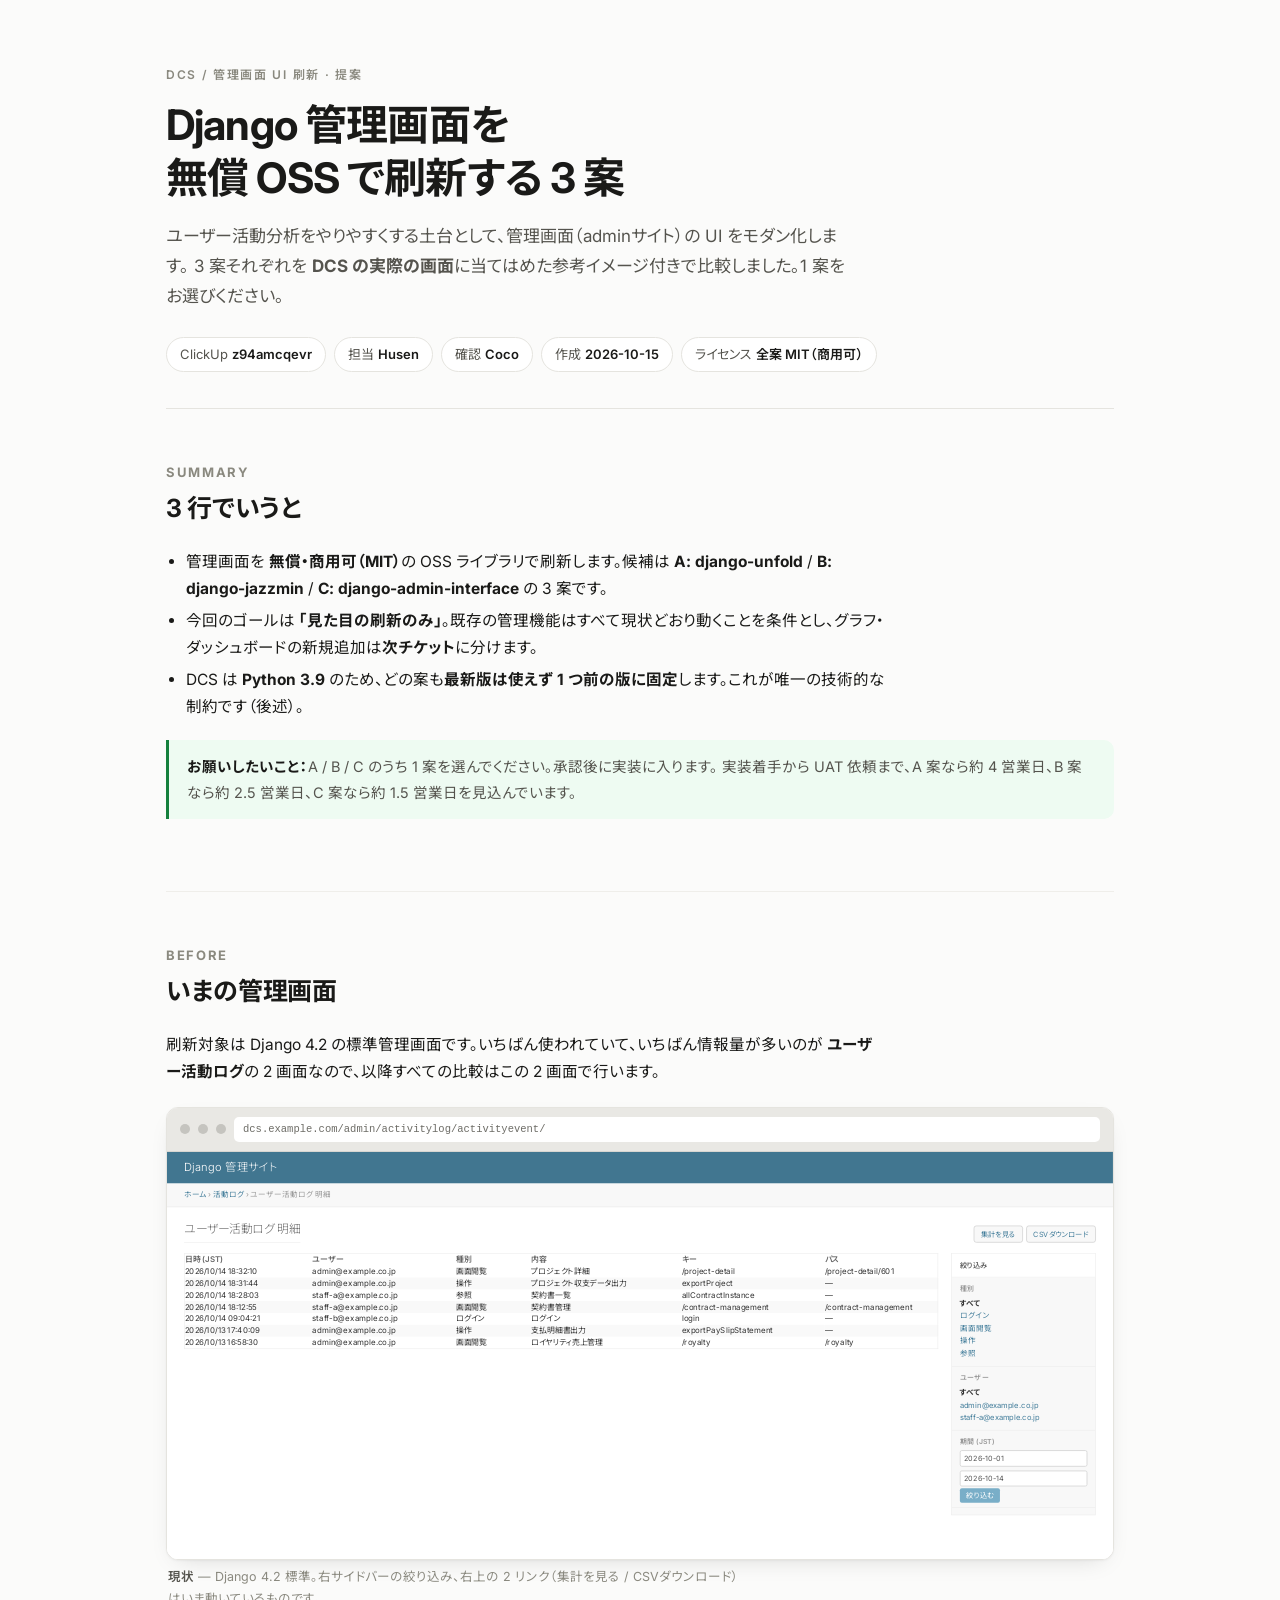
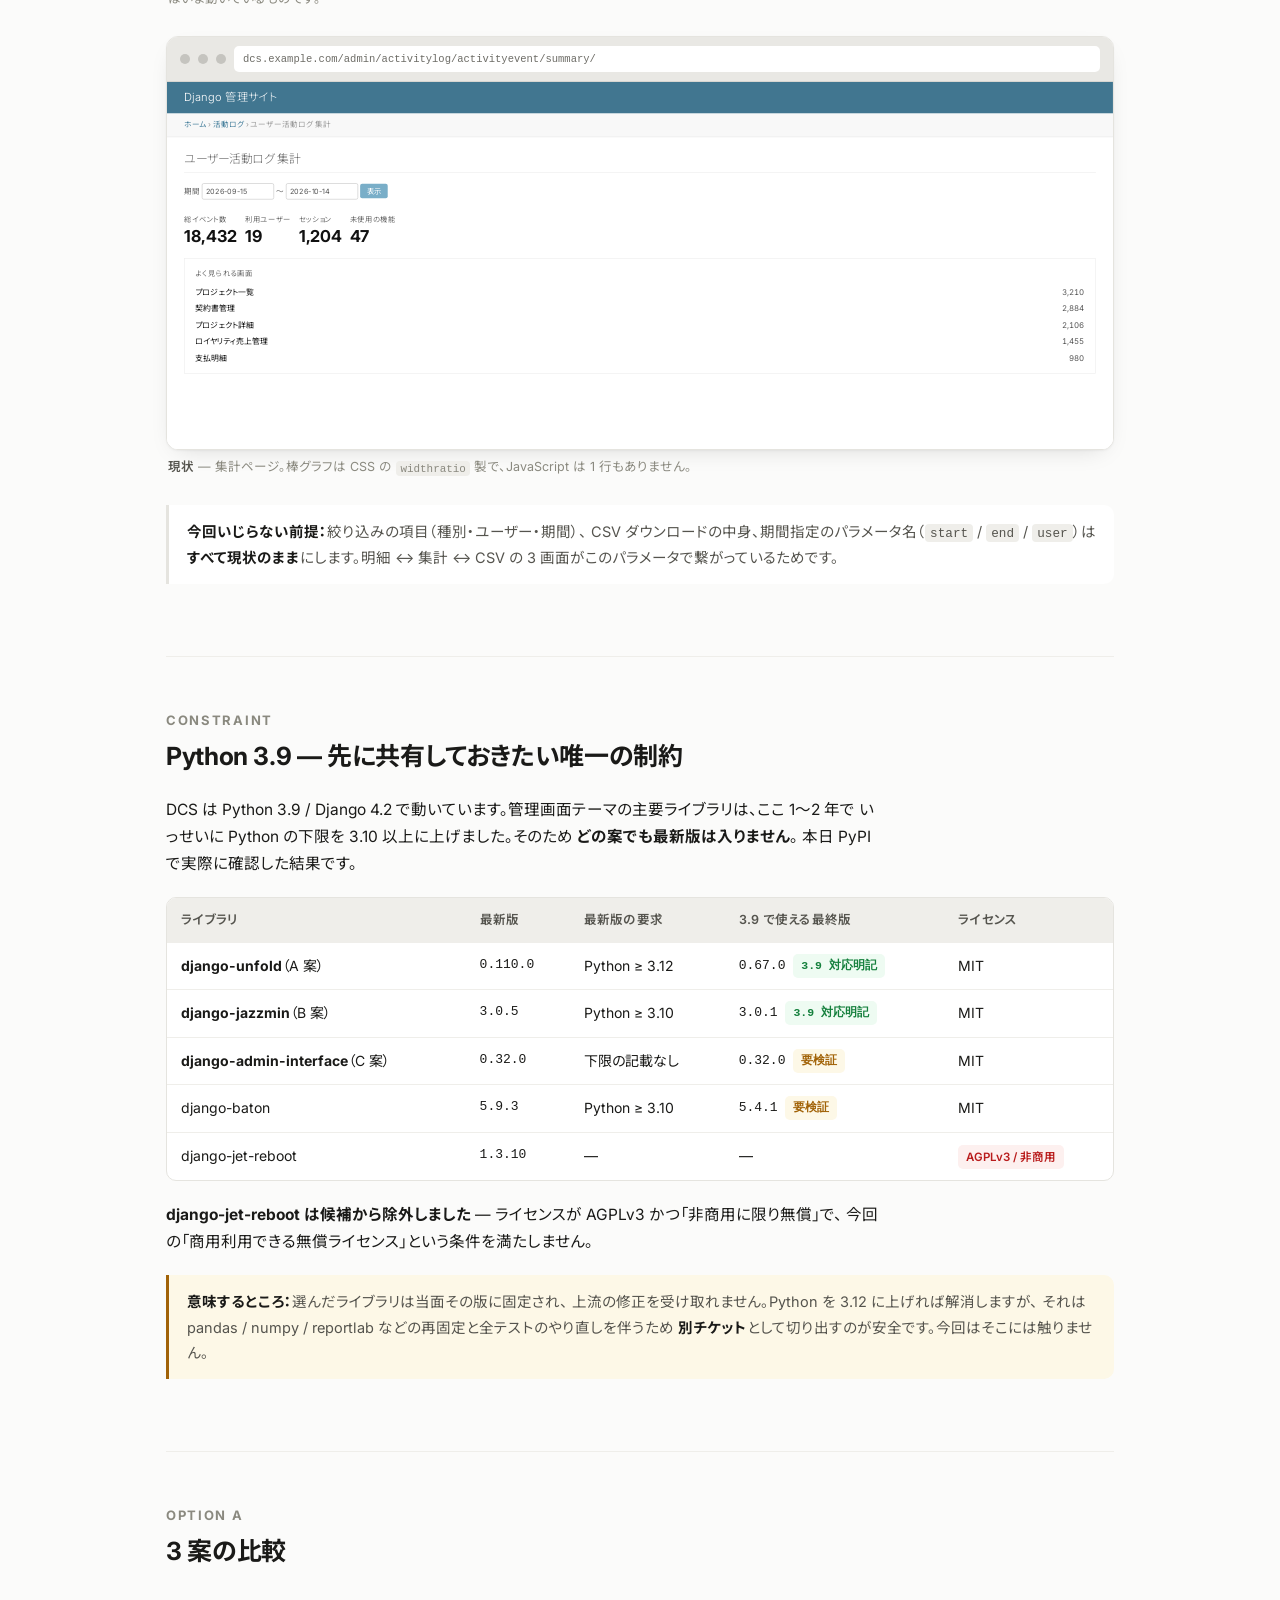
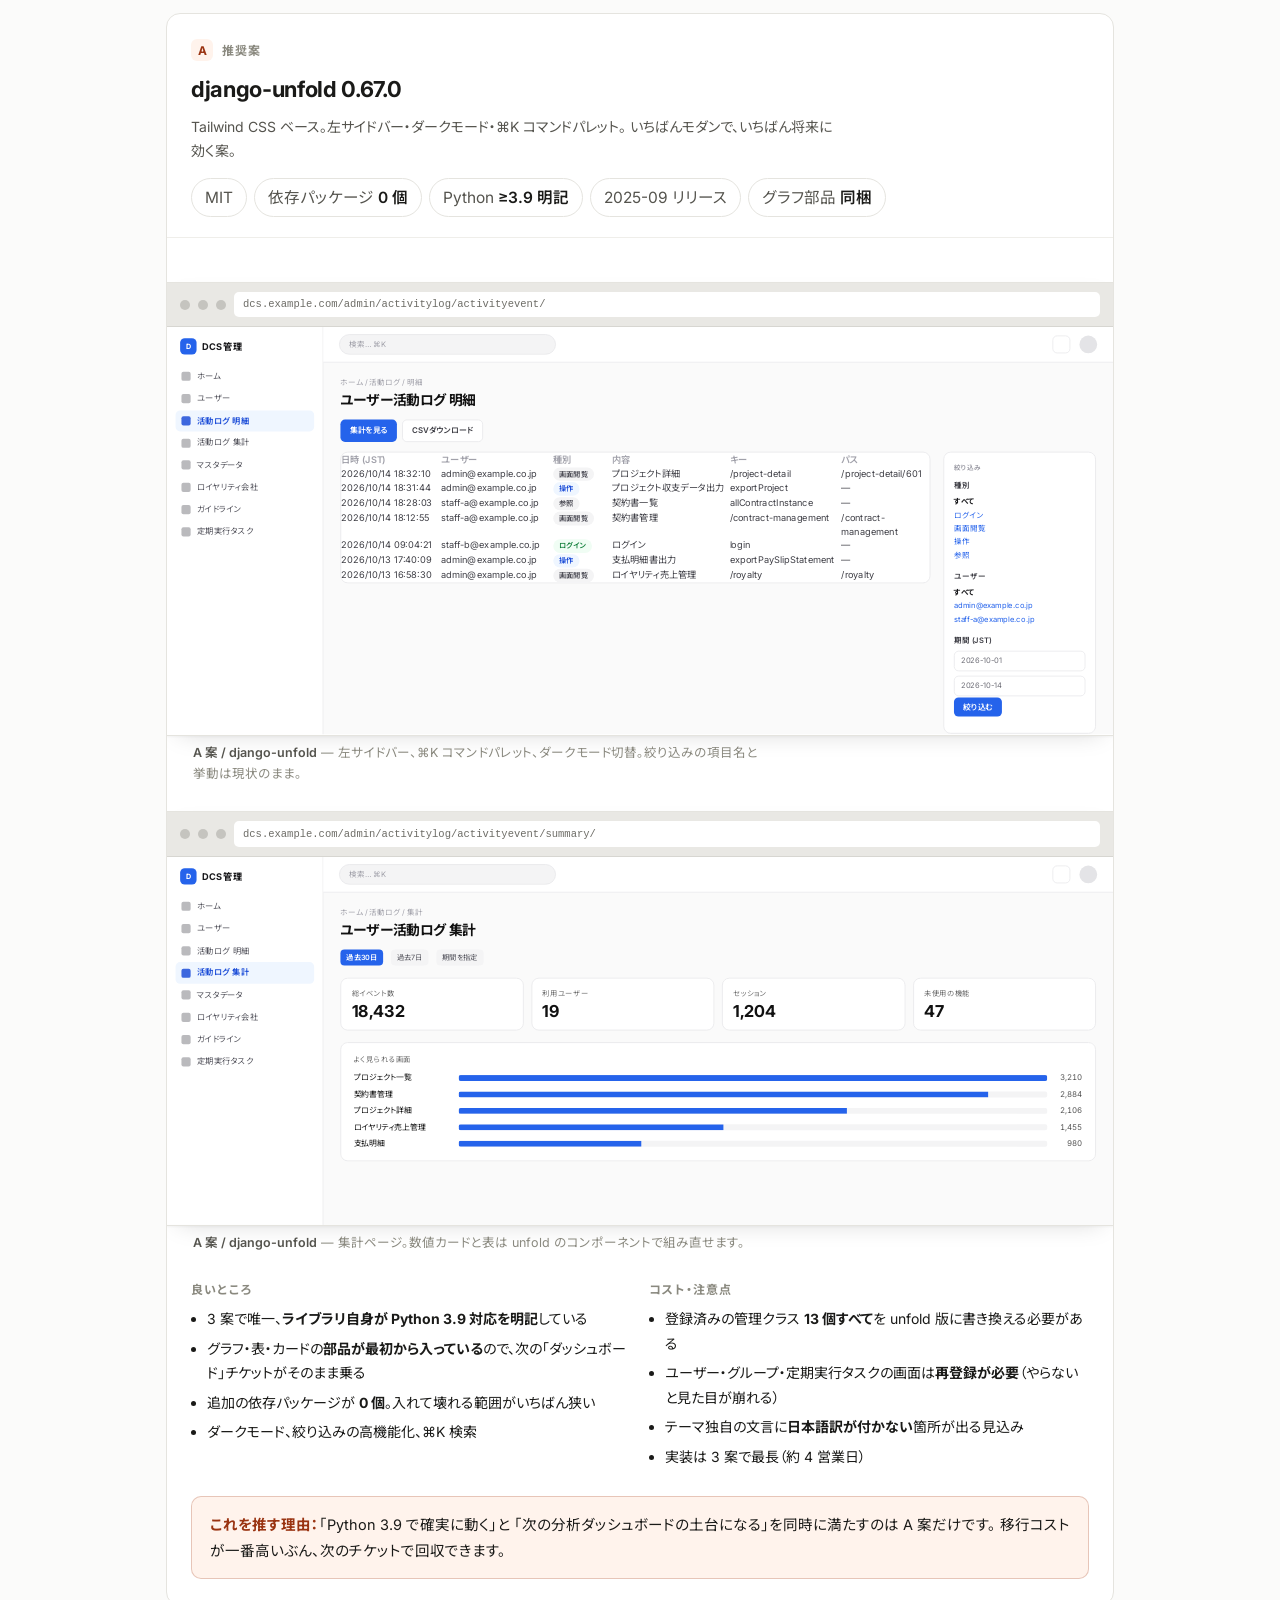
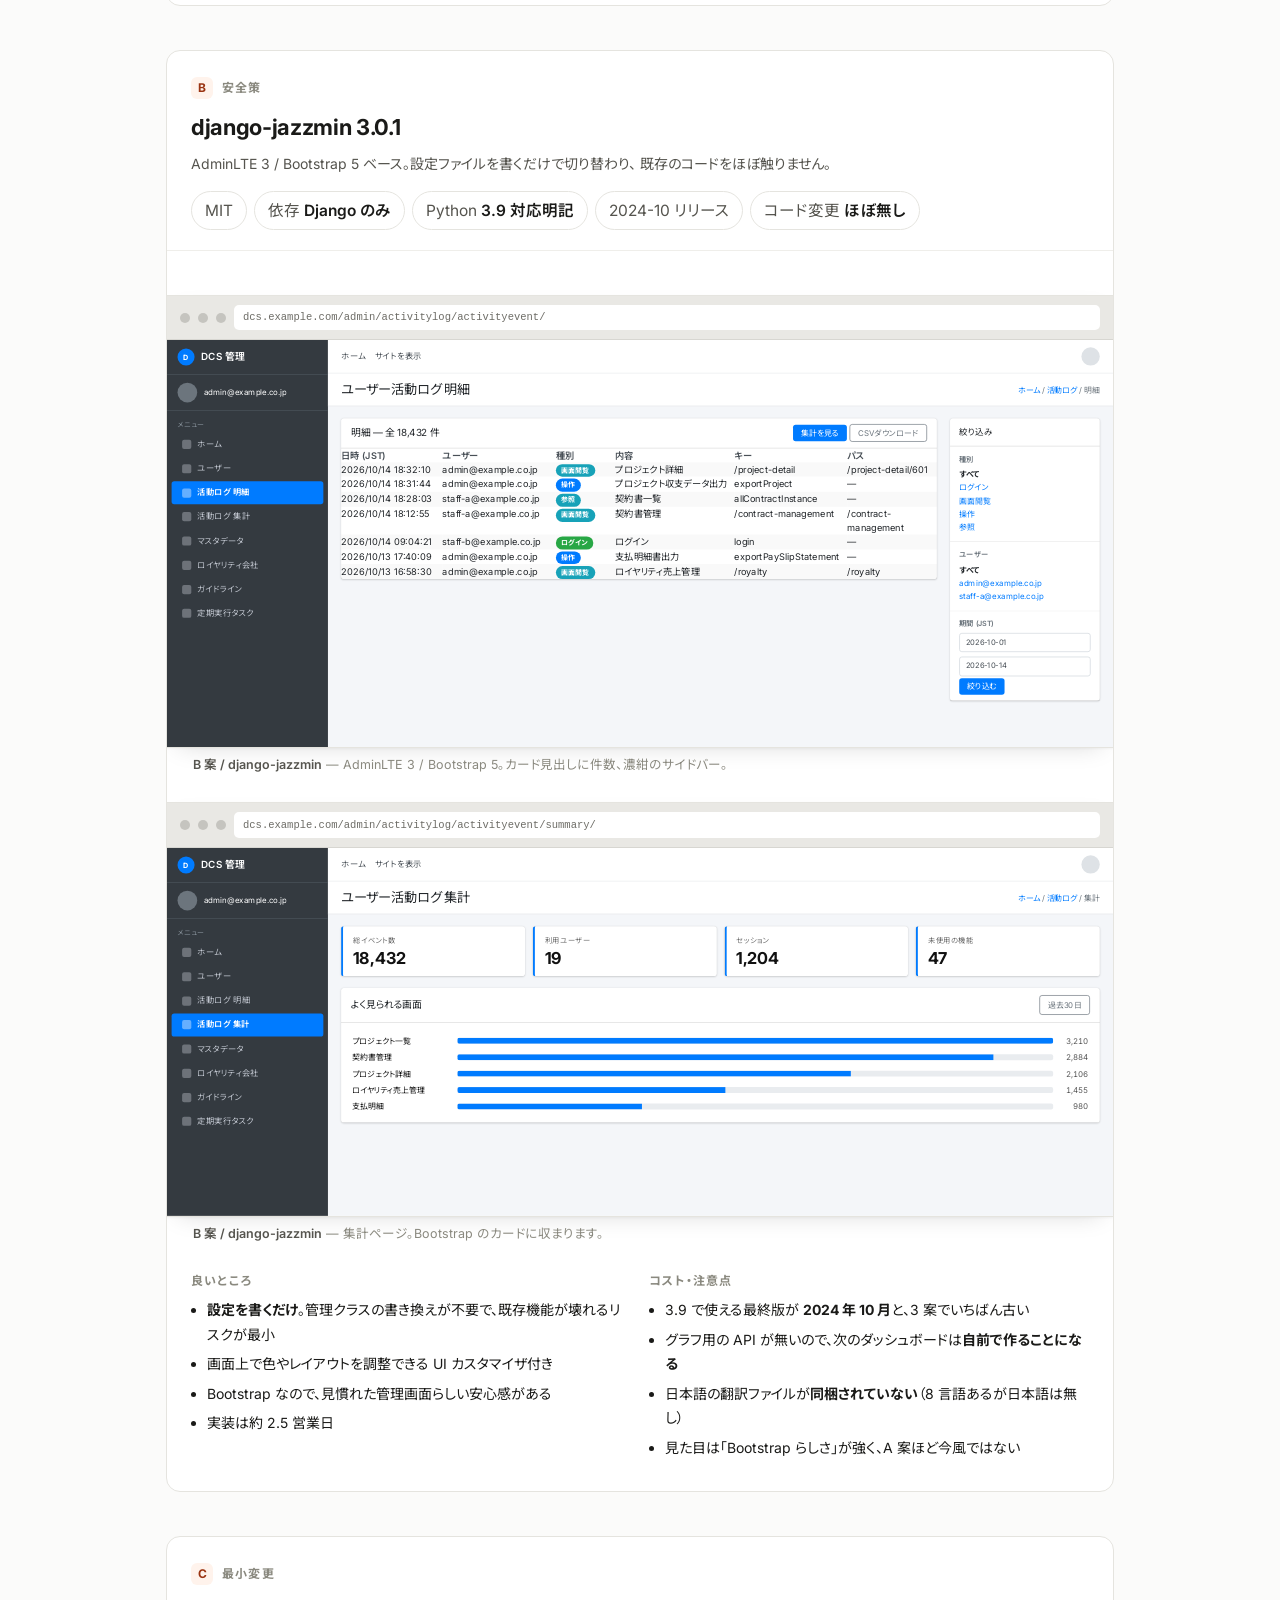
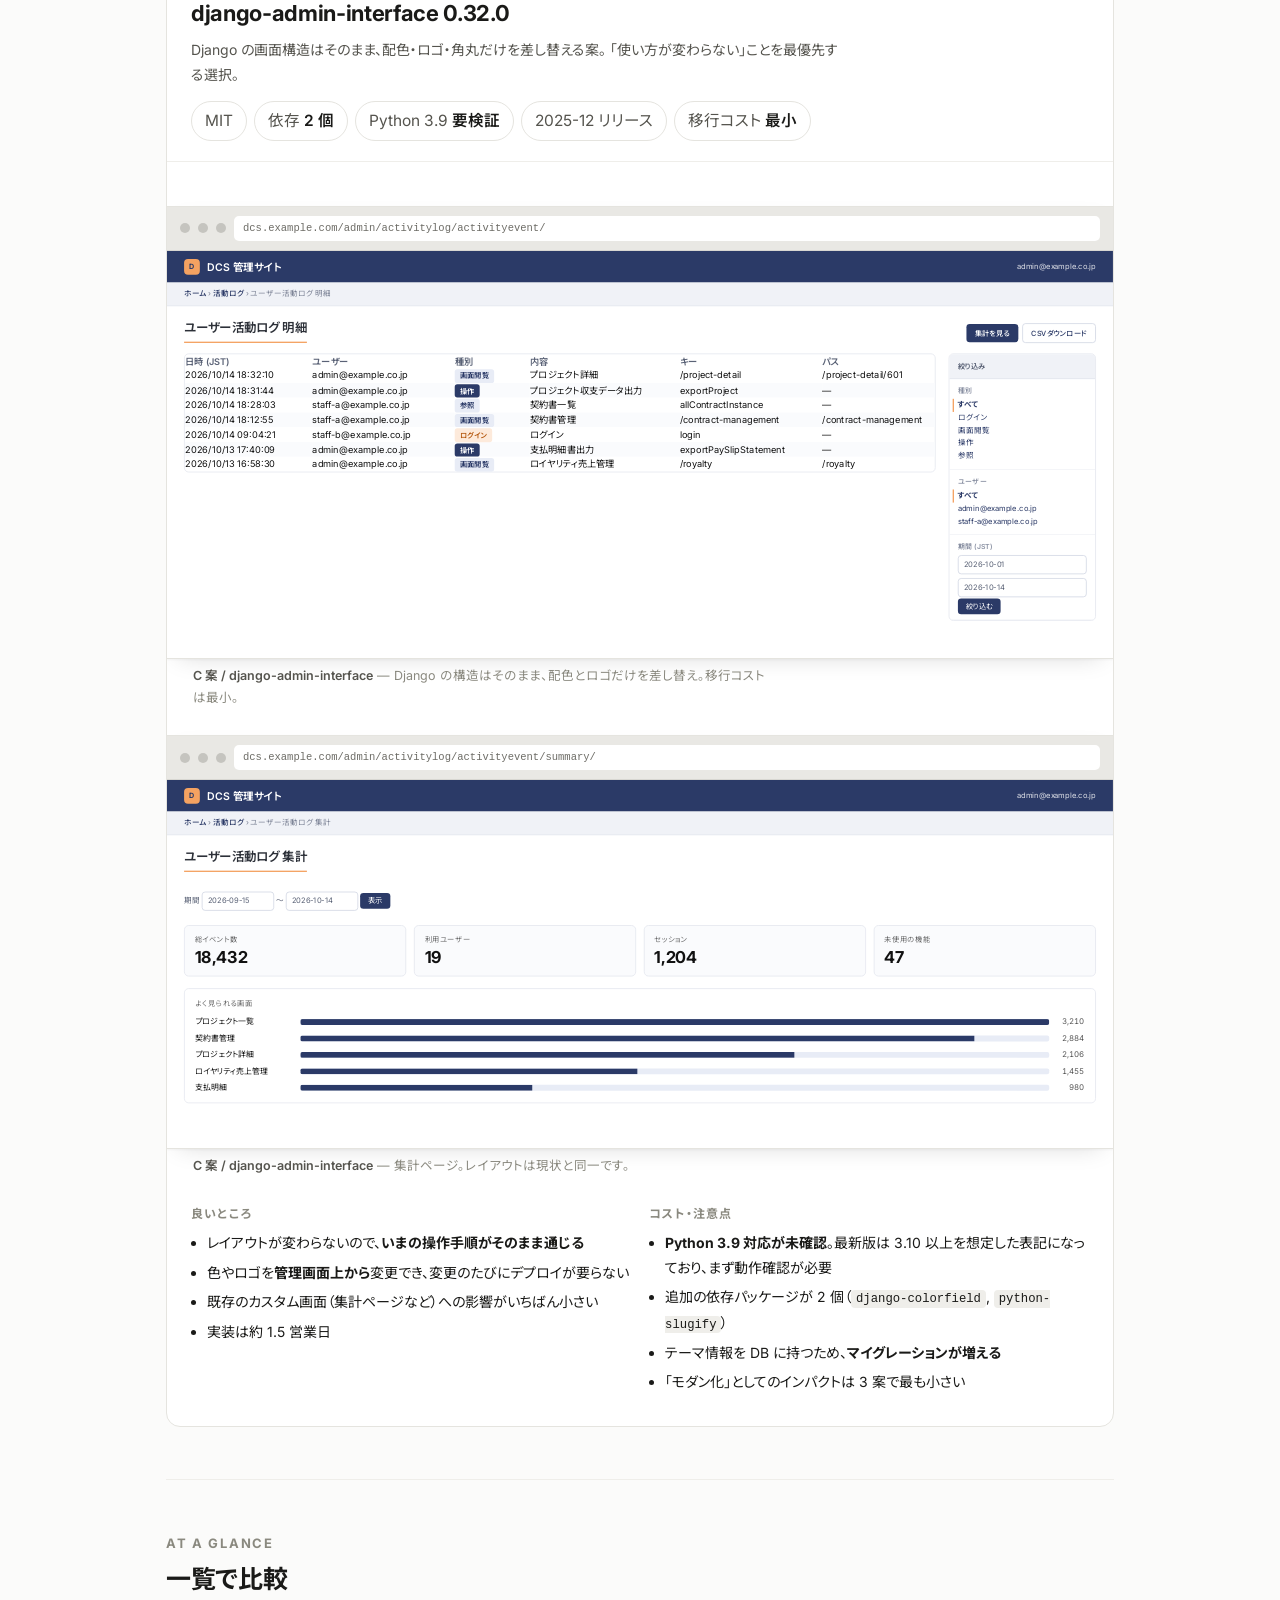
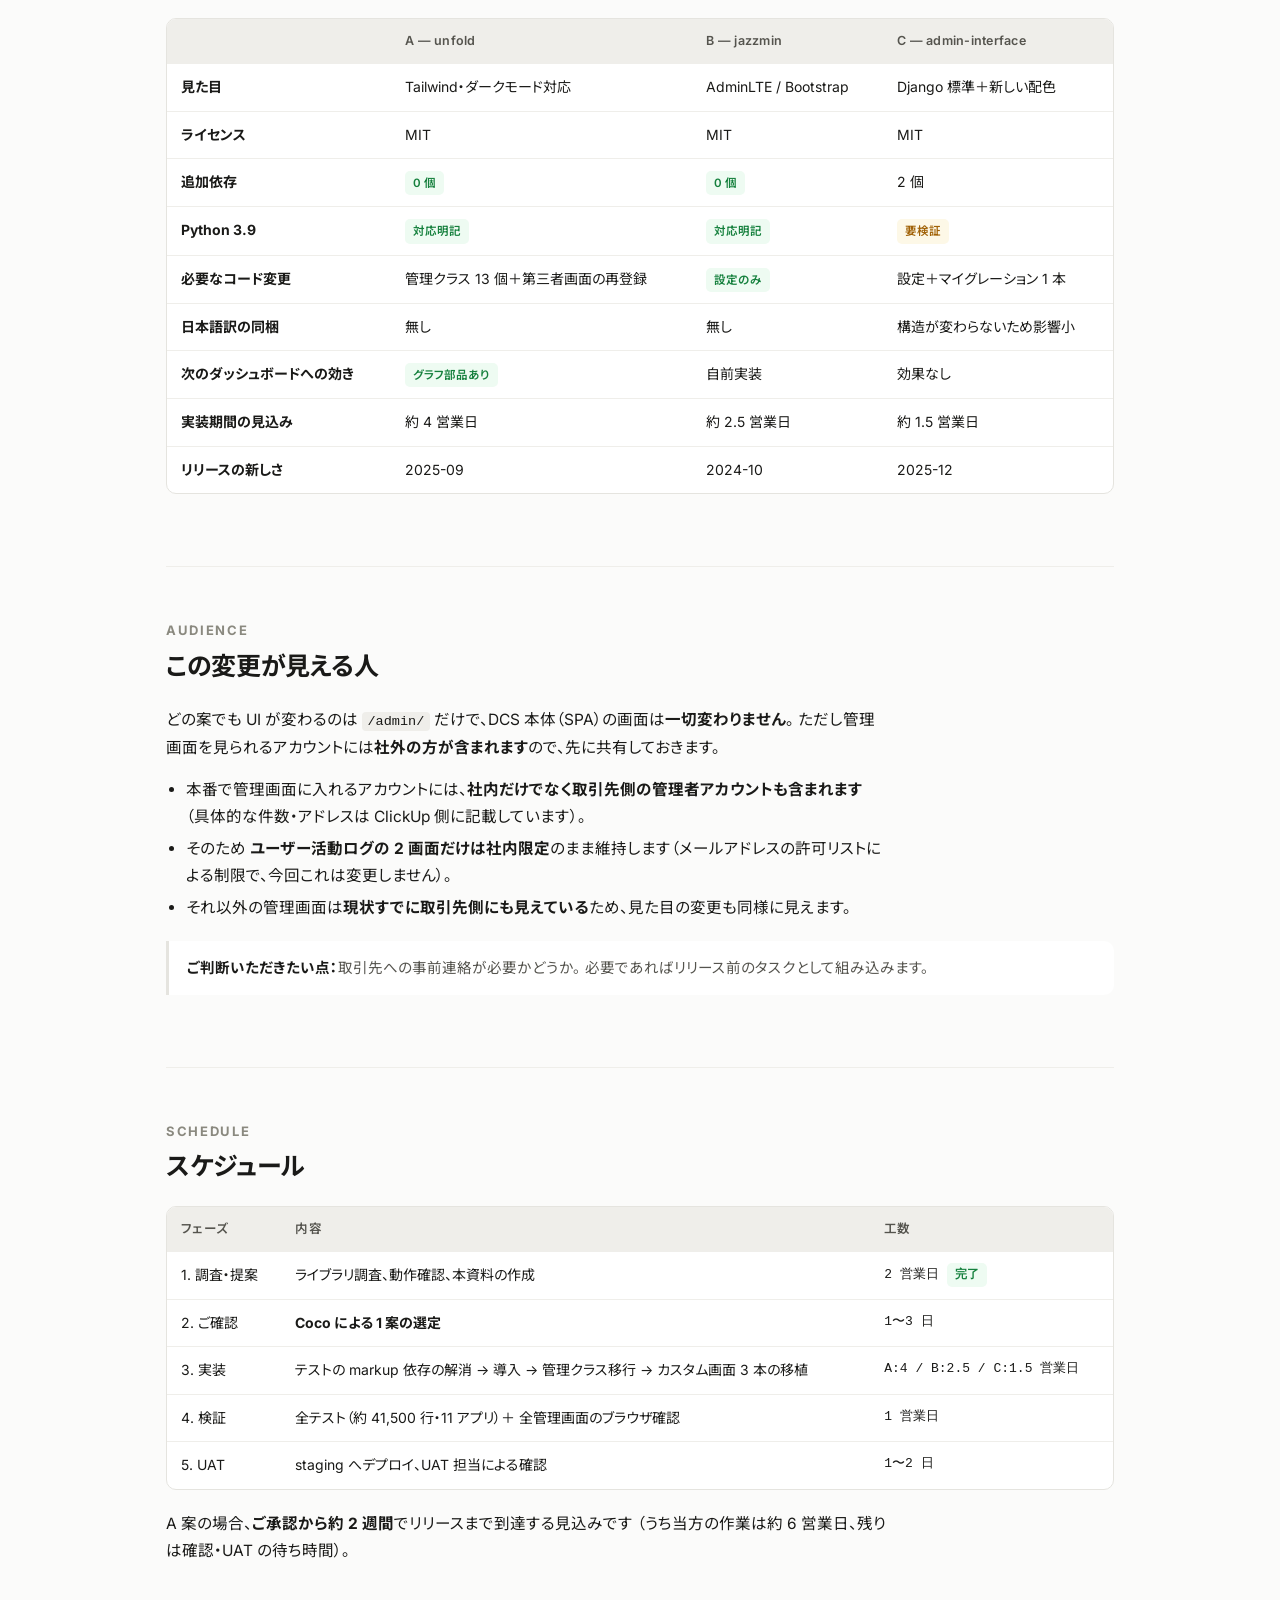
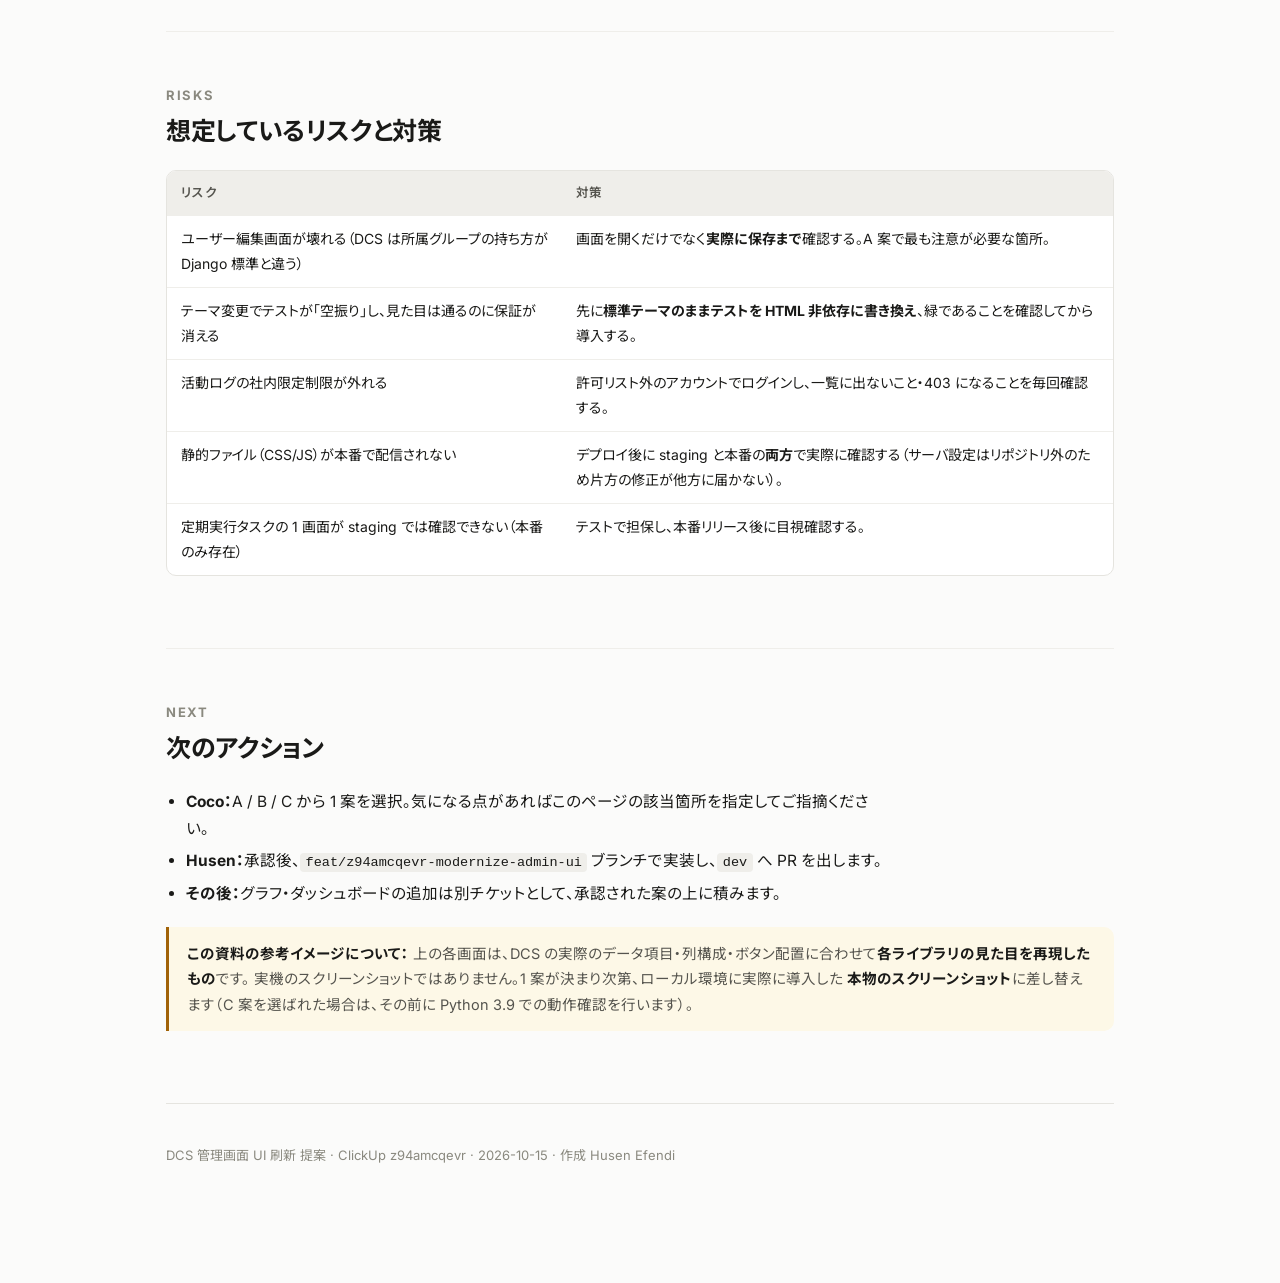
==== index.html @ eaf273db "DCS 管理画面 UI 刷新の 3 案比較ページ Django 管理画面を無償 OSS (MIT) の UI ライブラリで刷新する 3 案を、 DCS の実際の画面に当てはめた参考イメージ付きで比較す" ====
<!doctype html>
<html lang="ja">
<head>
<meta charset="utf-8">
<meta name="viewport" content="width=device-width, initial-scale=1">
<title>DCS 管理画面 UI 刷新 3案</title>
<meta name="description" content="DCS の Django 管理画面を無償OSSのUIライブラリで刷新する3案の比較。">
<link rel="preconnect" href="https://fonts.googleapis.com">
<link rel="preconnect" href="https://fonts.gstatic.com" crossorigin>
<link href="https://fonts.googleapis.com/css2?family=Noto+Sans+JP:wght@400;500;700&family=Inter:wght@400;500;600;700&display=swap" rel="stylesheet">
<style>
:root{
  --bg:#fbfbfa; --panel:#ffffff; --ink:#1a1a18; --ink-2:#55544e; --ink-3:#8a897f;
  --line:#e5e4df; --line-2:#efeeea;
  --accent:#9a3412; --accent-soft:#fff3ec;
  --ok:#15803d; --ok-soft:#eefbf2; --warn:#a16207; --warn-soft:#fdf8e7; --bad:#b91c1c; --bad-soft:#fdf0ef;
  --radius:10px;
  --mono:ui-monospace,SFMono-Regular,Menlo,monospace;
  --sans:'Inter','Noto Sans JP',-apple-system,BlinkMacSystemFont,'Hiragino Kaku Gothic ProN',sans-serif;
}
@media (prefers-color-scheme: dark){
:root:not([data-theme="light"]){
--bg:#17160f; --panel:#1f1e17; --ink:#f2f0e6; --ink-2:#b4b2a4; --ink-3:#84827a;
  --line:#343228; --line-2:#2a2821;
  --accent:#fb923c; --accent-soft:#2b1d11;
  --ok:#4ade80; --ok-soft:#14241a; --warn:#fbbf24; --warn-soft:#2a2211; --bad:#f87171; --bad-soft:#2a1615;
}}
:root[data-theme="dark"]{
  --bg:#17160f; --panel:#1f1e17; --ink:#f2f0e6; --ink-2:#b4b2a4; --ink-3:#84827a;
  --line:#343228; --line-2:#2a2821;
  --accent:#fb923c; --accent-soft:#2b1d11;
  --ok:#4ade80; --ok-soft:#14241a; --warn:#fbbf24; --warn-soft:#2a2211; --bad:#f87171; --bad-soft:#2a1615;
}
*{box-sizing:border-box}
html{-webkit-text-size-adjust:100%}
body{margin:0;background:var(--bg);color:var(--ink);font-family:var(--sans);
  font-size:15.5px;line-height:1.75;font-feature-settings:"palt" 1;}
.wrap{max-width:980px;margin:0 auto;padding:0 16px 120px}
a{color:var(--accent);text-decoration-thickness:1px;text-underline-offset:2px}

/* ---- masthead ---- */
header.top{padding:64px 0 36px;border-bottom:1px solid var(--line)}
.eyebrow{font-size:12px;letter-spacing:.14em;text-transform:uppercase;color:var(--ink-3);
  font-weight:600;margin:0 0 14px}
h1{font-size:clamp(28px,5vw,42px);line-height:1.25;margin:0 0 18px;letter-spacing:-.02em;font-weight:700}
.lede{font-size:17px;color:var(--ink-2);margin:0;max-width:62ch}
.meta{display:flex;flex-wrap:wrap;gap:8px;margin-top:26px;font-size:13px}
.chip{border:1px solid var(--line);background:var(--panel);border-radius:999px;
  padding:5px 13px;color:var(--ink-2);white-space:nowrap}
.chip b{color:var(--ink);font-weight:600}

/* ---- sections ---- */
section{padding:52px 0;border-bottom:1px solid var(--line-2)}
h2{font-size:13px;letter-spacing:.13em;text-transform:uppercase;color:var(--ink-3);
  font-weight:700;margin:0 0 8px}
h2 + .h2sub{font-size:25px;font-weight:700;letter-spacing:-.015em;margin:0 0 22px;line-height:1.35}
h3{font-size:18px;margin:34px 0 10px;font-weight:600;letter-spacing:-.01em}
p{margin:0 0 15px;max-width:72ch}
ul{margin:0 0 15px;padding-left:1.3em;max-width:72ch}
li{margin:5px 0}
code{font-family:var(--mono);font-size:.875em;background:var(--line-2);
  padding:.14em .4em;border-radius:4px}

/* ---- callouts ---- */
.note{border-left:3px solid var(--line);background:var(--panel);padding:14px 18px;
  border-radius:0 var(--radius) var(--radius) 0;margin:20px 0;font-size:14.5px;color:var(--ink-2)}
.note b{color:var(--ink)}
.note.warn{border-left-color:var(--warn);background:var(--warn-soft)}
.note.bad{border-left-color:var(--bad);background:var(--bad-soft)}
.note.ok{border-left-color:var(--ok);background:var(--ok-soft)}

/* ---- tables ---- */
.tscroll{overflow-x:auto;margin:20px 0;border:1px solid var(--line);border-radius:var(--radius);background:var(--panel)}
table{width:100%;border-collapse:collapse;font-size:14px;min-width:560px}
th,td{text-align:left;padding:11px 14px;border-bottom:1px solid var(--line-2);vertical-align:top}
thead th{background:var(--line-2);font-weight:600;font-size:12.5px;color:var(--ink-2);
  letter-spacing:.02em;white-space:nowrap}
tbody tr:last-child td{border-bottom:0}
td.num{font-family:var(--mono);font-size:13px;white-space:nowrap}
.tag{display:inline-block;font-size:11.5px;font-weight:600;padding:2px 8px;border-radius:5px;white-space:nowrap}
.tag.ok{background:var(--ok-soft);color:var(--ok)}
.tag.warn{background:var(--warn-soft);color:var(--warn)}
.tag.bad{background:var(--bad-soft);color:var(--bad)}

/* ---- candidate cards ---- */
.cand{margin:44px 0 0;border:1px solid var(--line);border-radius:14px;background:var(--panel);overflow:hidden}
.cand > .hd{padding:22px 24px 20px;border-bottom:1px solid var(--line-2)}
.cand .rank{display:inline-flex;align-items:center;gap:9px;font-size:12px;font-weight:700;
  letter-spacing:.1em;text-transform:uppercase;color:var(--ink-3);margin-bottom:9px}
.cand .rank .dot{width:22px;height:22px;border-radius:6px;display:grid;place-items:center;
  background:var(--accent-soft);color:var(--accent);font-size:12px;letter-spacing:0}
.cand h3{margin:0 0 6px;font-size:22px;font-weight:700;letter-spacing:-.015em}
.cand .sub{font-size:14px;color:var(--ink-2);margin:0}
.cand .body{padding:22px 24px 26px}
.badges{display:flex;flex-wrap:wrap;gap:7px;margin-top:14px}
.pros{display:grid;gap:18px;grid-template-columns:1fr 1fr;margin-top:22px}
@media(max-width:640px){.pros{grid-template-columns:1fr}}
.pros h4{margin:0 0 7px;font-size:12px;letter-spacing:.1em;text-transform:uppercase;color:var(--ink-3)}
.pros ul{margin:0;padding-left:1.15em;font-size:14px}
.rec{background:var(--accent-soft);border:1px solid color-mix(in srgb,var(--accent) 24%,transparent);
  border-radius:var(--radius);padding:15px 18px;margin-top:22px;font-size:14.5px}
.rec b{color:var(--accent)}

/* =======================================================
   MOCKUP FRAME — the browser shell every example sits in
   ======================================================= */
.shot{margin:22px 0 6px;border:1px solid var(--line);border-radius:12px;overflow:hidden;
  box-shadow:0 1px 2px rgba(0,0,0,.04),0 8px 24px -12px rgba(0,0,0,.18);background:#fff}
.shot .bar{display:flex;align-items:center;gap:8px;padding:9px 13px;background:#e9e8e4;
  border-bottom:1px solid #d7d6d1}
.shot .bar i{width:10px;height:10px;border-radius:50%;background:#c5c4bf;display:block}
.shot .bar .url{flex:1;background:#fff;border-radius:5px;font-family:var(--mono);font-size:10.5px;
  color:#6d6c66;padding:3.5px 9px;white-space:nowrap;overflow:hidden;text-overflow:ellipsis}
.cap{font-size:12.5px;color:var(--ink-3);margin:0 0 26px;padding-left:2px}
.cand .body > .shot{margin-left:-24px;margin-right:-24px;border-left:0;border-right:0;border-radius:0}
@media(max-width:640px){.cand .body{padding-left:14px;padding-right:14px}
 .cand .body > .shot{margin-left:-14px;margin-right:-14px}}
.cap b{color:var(--ink-2);font-weight:600}

/* the mock viewport: fixed design width, scaled down so layout never reflows */
.vp{width:100%;overflow:hidden;background:#fff}
.vp > .inner{width:1440px;transform-origin:0 0;font-size:13px;line-height:1.5;
  font-family:'Inter','Noto Sans JP',-apple-system,sans-serif;color:#111}
/* scale is set per-breakpoint via --s */
/* --s is measured per element by the script at the end of <body>; this is the
   no-JS fallback, deliberately small enough to fit the narrowest phone. */
.vp{--s:.19}
.vp > .inner{transform:scale(var(--s))}
.vp.h-list{height:calc(620px * var(--s))}
.vp.h-sum{height:calc(560px * var(--s))}
.vp.h-list > .inner{height:620px}
.vp.h-sum > .inner{height:560px}

/* ==== mock screens ==== */
/* ===========================================================
   Mock admin screens. Scoped under .vp .inner so none of this
   leaks into the page chrome. Four skins: stock / A / B / C.
   =========================================================== */
.vp .inner *{box-sizing:border-box}
.vp .inner table{min-width:0;border-collapse:collapse;width:100%}
.vp .inner th,.vp .inner td{padding:0;border:0;font-size:inherit;background:none;white-space:normal;word-break:break-word}
.vp .inner table{table-layout:fixed}
.vp .inner th:first-child,.vp .inner td:first-child{white-space:nowrap;width:17%}
.vp .inner th:nth-child(2),.vp .inner td:nth-child(2){width:19%}
.vp .inner th:nth-child(3),.vp .inner td:nth-child(3){width:10%}
.vp .inner th:nth-child(4),.vp .inner td:nth-child(4){width:20%}
.vp .inner th:nth-child(5),.vp .inner td:nth-child(5){width:19%}
.vp .inner th:nth-child(6),.vp .inner td:nth-child(6){width:15%}
.vp .inner thead th{letter-spacing:0;text-transform:none}
.m-row{display:flex;height:100%}
.m-main{flex:1;min-width:0;display:flex;flex-direction:column}
.m-body{flex:1;padding:22px 26px;overflow:hidden}
.m-ttl{font-size:21px;font-weight:700;margin:0 0 16px}
.m-hdrow{display:flex;align-items:flex-end;justify-content:space-between;gap:16px;margin-bottom:16px}
.m-hdrow .m-ttl{margin:0}
.m-flex{display:flex;gap:20px;align-items:flex-start}
.m-grow{flex:1;min-width:0}
.m-ico{display:inline-block;width:14px;height:14px;border-radius:3px;background:currentColor;
  opacity:.4;vertical-align:-2px;margin-right:9px;flex:none}
.m-cards{display:flex;gap:12px;margin-bottom:18px}
.m-k{font-size:11px;letter-spacing:.06em;text-transform:uppercase;opacity:.62}
.m-v{font-size:25px;font-weight:700;line-height:1.2;margin-top:3px}
.m-bars{display:flex;flex-direction:column;gap:7px;margin-top:4px}
.m-bl{display:flex;align-items:center;gap:10px;font-size:12px}
.m-bl span:first-child{width:150px;overflow:hidden;text-overflow:ellipsis}
.m-bt{flex:1;height:9px;border-radius:3px;overflow:hidden}
.m-bf{height:100%;display:block}
.m-bn{width:44px;text-align:right;font-variant-numeric:tabular-nums;opacity:.7}

/* ---------- 現状: stock Django 4.2 ---------- */
.sk-stock{background:#fff;font-family:"Roboto","Helvetica Neue",sans-serif}
.sk-stock .m-top{background:#417690;color:#fff;padding:11px 26px;font-size:17px;font-weight:300;letter-spacing:.4px}
.sk-stock .m-crumb{background:#f8f8f8;border-bottom:1px solid #eaeaea;padding:9px 26px;font-size:11.5px;color:#999}
.sk-stock .m-crumb a{color:#447e9b;text-decoration:none}
.sk-stock .m-ttl{font-size:18px;font-weight:300;color:#666;border-bottom:1px solid #eee;padding-bottom:9px}
.sk-stock .m-tools{flex:none}
.sk-stock .m-tools a{display:inline-block;background:#f8f8f8;border:1px solid #ccc;color:#447e9b;
  font-size:11px;padding:4px 10px;border-radius:4px;margin-left:5px;text-decoration:none}
.sk-stock table{font-size:12px;border:1px solid #eee}
.sk-stock thead th{background:#f6f6f6;color:#666;font-weight:600;font-size:11px;
  padding:8px 11px;border-bottom:1px solid #eee;border-right:1px solid #eee}
.sk-stock td{padding:8px 11px;border-bottom:1px solid #eee;color:#333}
.sk-stock tbody tr:nth-child(even){background:#f9f9f9}
.sk-stock .m-side{width:220px;flex:none;background:#f8f8f8;border:1px solid #eee;padding:0 0 10px}
.sk-stock .m-side h4{margin:0;padding:9px 12px;background:#fff;border-bottom:1px solid #eee;
  font-size:11px;color:#666;font-weight:600}
.sk-stock .m-side .g{padding:9px 12px;border-bottom:1px solid #eee;font-size:11.5px;color:#666}
.sk-stock .m-side .g b{display:block;font-size:10.5px;color:#999;font-weight:600;margin-bottom:5px}
.sk-stock .m-side .g a{display:block;color:#447e9b;text-decoration:none;padding:1px 0}
.sk-stock .m-side .g a.on{font-weight:700;color:#333}
.sk-stock .m-in{display:block;width:100%;border:1px solid #ccc;border-radius:3px;padding:3px 5px;
  font-size:11px;margin-bottom:6px;color:#555;background:#fff}
.sk-stock .m-btn{background:#79aec8;color:#fff;border:0;border-radius:3px;padding:4px 10px;font-size:11px}

/* ---------- A: django-unfold (Tailwind) ---------- */
.sk-unfold{background:#fafafa;font-family:"Inter","Noto Sans JP",sans-serif;color:#18181b}
.sk-unfold .m-nav{width:238px;flex:none;background:#fff;border-right:1px solid #e4e4e7;padding:17px 13px}
.sk-unfold .m-brand{display:flex;align-items:center;gap:9px;font-weight:700;font-size:14px;
  padding:0 7px 17px;color:#18181b}
.sk-unfold .m-brand .lg{width:25px;height:25px;border-radius:7px;background:#2563eb;color:#fff;
  display:grid;place-items:center;font-size:11px;font-weight:700}
.sk-unfold .m-grp{font-size:10px;letter-spacing:.09em;text-transform:uppercase;color:#a1a1aa;
  font-weight:600;padding:13px 8px 6px}
.sk-unfold .m-nl{display:flex;align-items:center;border-radius:7px;padding:7px 9px;font-size:12.5px;
  color:#52525b;margin-bottom:1px}
.sk-unfold .m-nl.on{background:#eff6ff;color:#1d4ed8;font-weight:600}
.sk-unfold .m-nl.on .m-ico{opacity:.85}
.sk-unfold .m-top{background:#fff;border-bottom:1px solid #e4e4e7;padding:11px 24px;display:flex;
  align-items:center;gap:14px}
.sk-unfold .m-search{flex:1;max-width:330px;background:#f4f4f5;border:1px solid #e4e4e7;border-radius:999px;
  padding:6px 14px;font-size:11.5px;color:#a1a1aa}
.sk-unfold .m-av{width:27px;height:27px;border-radius:50%;background:#e4e4e7;flex:none}
.sk-unfold .m-moon{width:27px;height:27px;border-radius:7px;border:1px solid #e4e4e7;flex:none;margin-left:auto}
.sk-unfold .m-crumb{font-size:11.5px;color:#a1a1aa;margin-bottom:5px}
.sk-unfold .m-tools{display:flex;gap:8px;margin-bottom:15px}
.sk-unfold .m-b1{background:#2563eb;color:#fff;border-radius:7px;padding:7px 14px;font-size:12px;font-weight:600}
.sk-unfold .m-b2{background:#fff;border:1px solid #e4e4e7;color:#3f3f46;border-radius:7px;
  padding:7px 14px;font-size:12px;font-weight:600}
.sk-unfold .m-card{background:#fff;border:1px solid #e4e4e7;border-radius:11px;overflow:hidden}
.sk-unfold thead th{font-size:10px;letter-spacing:.07em;text-transform:uppercase;color:#a1a1aa;
  font-weight:600;padding:11px 15px;border-bottom:1px solid #f4f4f5}
.sk-unfold td{padding:11px 15px;border-bottom:1px solid #f4f4f5;font-size:12.5px;color:#3f3f46}
.sk-unfold tbody tr:last-child td{border-bottom:0}
.sk-unfold .m-pill{display:inline-block;background:#f4f4f5;color:#52525b;border-radius:999px;
  padding:2px 9px;font-size:11px;font-weight:600}
.sk-unfold .m-pill.b{background:#eff6ff;color:#1d4ed8}
.sk-unfold .m-pill.g{background:#f0fdf4;color:#15803d}
.sk-unfold .m-side{width:232px;flex:none;background:#fff;border:1px solid #e4e4e7;border-radius:11px;padding:15px}
.sk-unfold .m-side h4{margin:0 0 12px;font-size:10px;letter-spacing:.08em;text-transform:uppercase;color:#a1a1aa}
.sk-unfold .m-side .g{margin-bottom:14px}
.sk-unfold .m-side .g b{display:block;font-size:11.5px;color:#3f3f46;margin-bottom:6px;font-weight:600}
.sk-unfold .m-side .g a{display:block;color:#2563eb;text-decoration:none;padding:1.5px 0;font-size:11.5px}
.sk-unfold .m-side .g a.on{font-weight:700;color:#18181b}
.sk-unfold .m-in{display:block;width:100%;background:#fff;border:1px solid #e4e4e7;border-radius:7px;
  padding:6px 10px;font-size:11.5px;color:#71717a;margin-bottom:7px}
.sk-unfold .m-chipr{display:inline-block;background:#f4f4f5;border-radius:6px;padding:4px 9px;
  font-size:11px;color:#52525b;margin:0 4px 4px 0}
.sk-unfold .m-chipr.on{background:#2563eb;color:#fff;font-weight:600}
.sk-unfold .m-stat{flex:1;background:#fff;border:1px solid #e4e4e7;border-radius:11px;padding:14px 16px}
.sk-unfold .m-bt{background:#f4f4f5}.sk-unfold .m-bf{background:#2563eb}

/* ---------- B: django-jazzmin (AdminLTE / Bootstrap) ---------- */
.sk-jazz{background:#f4f6f9;font-family:"Source Sans Pro","Noto Sans JP",sans-serif;color:#212529}
.sk-jazz .m-nav{width:245px;flex:none;background:#343a40;color:#c2c7d0;padding:0}
.sk-jazz .m-brand{display:flex;align-items:center;gap:10px;padding:13px 16px;font-size:15px;
  font-weight:600;color:#fff;border-bottom:1px solid #4b545c}
.sk-jazz .m-brand .lg{width:26px;height:26px;border-radius:50%;background:#007bff;display:grid;
  place-items:center;font-size:11px;color:#fff;font-weight:700}
.sk-jazz .m-user{display:flex;align-items:center;gap:10px;padding:12px 16px;border-bottom:1px solid #4b545c}
.sk-jazz .m-user .av{width:30px;height:30px;border-radius:50%;background:#6c757d;flex:none}
.sk-jazz .m-user div{font-size:12px;color:#fff;overflow:hidden;text-overflow:ellipsis}
.sk-jazz .m-grp{font-size:10.5px;letter-spacing:.04em;text-transform:uppercase;color:#869099;padding:13px 16px 5px}
.sk-jazz .m-nl{display:flex;align-items:center;padding:8px 16px;font-size:12.5px;color:#c2c7d0;border-radius:4px;margin:0 7px 2px}
.sk-jazz .m-nl.on{background:#007bff;color:#fff;font-weight:600}
.sk-jazz .m-top{background:#fff;border-bottom:1px solid #dee2e6;padding:11px 20px;display:flex;align-items:center;gap:14px}
.sk-jazz .m-top .t{font-size:12.5px;color:#495057}
.sk-jazz .m-av{width:28px;height:28px;border-radius:50%;background:#dee2e6;margin-left:auto;flex:none}
.sk-jazz .m-crumbbar{background:#fff;border-bottom:1px solid #dee2e6;padding:12px 20px;display:flex;
  align-items:center;justify-content:space-between}
.sk-jazz .m-crumbbar h1{margin:0;font-size:20px;font-weight:400;color:#212529}
.sk-jazz .m-crumbbar .c{font-size:12px;color:#6c757d}
.sk-jazz .m-crumbbar .c a{color:#007bff;text-decoration:none}
.sk-jazz .m-body{padding:18px 20px}
.sk-jazz .m-card{background:#fff;border-radius:4px;box-shadow:0 0 1px rgba(0,0,0,.125),0 1px 3px rgba(0,0,0,.2)}
.sk-jazz .m-ch{display:flex;align-items:center;justify-content:space-between;
  padding:11px 15px;border-bottom:1px solid rgba(0,0,0,.125)}
.sk-jazz .m-ch h3{margin:0;font-size:15px;font-weight:400;color:#212529}
.sk-jazz .m-b1{background:#007bff;color:#fff;border-radius:4px;padding:5px 12px;font-size:12px}
.sk-jazz .m-b2{background:#fff;border:1px solid #6c757d;color:#6c757d;border-radius:4px;padding:5px 12px;font-size:12px}
.sk-jazz thead th{background:#f8f9fa;font-size:11.5px;font-weight:600;color:#495057;
  padding:9px 14px;border-bottom:2px solid #dee2e6}
.sk-jazz td{padding:9px 14px;border-top:1px solid #dee2e6;font-size:12.5px;color:#212529}
.sk-jazz tbody tr:nth-child(odd){background:rgba(0,0,0,.025)}
.sk-jazz .m-pill{display:inline-block;border-radius:10rem;padding:2px 8px;font-size:10.5px;
  font-weight:700;background:#17a2b8;color:#fff}
.sk-jazz .m-pill.b{background:#007bff}.sk-jazz .m-pill.g{background:#28a745}
.sk-jazz .m-side{width:228px;flex:none}
.sk-jazz .m-side .m-card{margin-bottom:0}
.sk-jazz .m-side h4{margin:0;padding:11px 14px;font-size:13px;font-weight:400;
  border-bottom:1px solid rgba(0,0,0,.125);color:#212529}
.sk-jazz .m-side .g{padding:11px 14px;border-bottom:1px solid rgba(0,0,0,.075);font-size:12px}
.sk-jazz .m-side .g b{display:block;font-size:11px;color:#6c757d;font-weight:600;margin-bottom:6px}
.sk-jazz .m-side .g a{display:block;color:#007bff;text-decoration:none;padding:1px 0}
.sk-jazz .m-side .g a.on{font-weight:700;color:#212529}
.sk-jazz .m-in{display:block;width:100%;border:1px solid #ced4da;border-radius:4px;padding:5px 9px;
  font-size:11.5px;margin-bottom:7px;color:#495057;background:#fff}
.sk-jazz .m-stat{flex:1;background:#fff;border-radius:4px;padding:13px 15px;
  box-shadow:0 0 1px rgba(0,0,0,.125),0 1px 3px rgba(0,0,0,.2);border-left:3px solid #007bff}
.sk-jazz .m-bt{background:#e9ecef}.sk-jazz .m-bf{background:#007bff}

/* ---------- C: django-admin-interface (stock structure, repainted) ---------- */
.sk-ai{background:#fff;font-family:"Noto Sans JP","Helvetica Neue",sans-serif;color:#2c3038}
.sk-ai .m-top{background:#2b3a67;color:#fff;padding:12px 26px;display:flex;align-items:center;gap:11px}
.sk-ai .m-top .lg{width:24px;height:24px;border-radius:6px;background:#f4a261;color:#2b3a67;
  display:grid;place-items:center;font-size:11px;font-weight:700}
.sk-ai .m-top .n{font-size:16px;font-weight:600;letter-spacing:.2px}
.sk-ai .m-top .r{margin-left:auto;font-size:11.5px;opacity:.85}
.sk-ai .m-crumb{background:#f0f2f7;border-bottom:1px solid #dfe3ec;padding:9px 26px;font-size:11.5px;color:#7a8194}
.sk-ai .m-crumb a{color:#2b3a67;text-decoration:none;font-weight:500}
.sk-ai .m-ttl{font-size:19px;font-weight:600;color:#2c3038;border-bottom:2px solid #f4a261;
  padding-bottom:8px;display:inline-block}
.sk-ai .m-tools{flex:none}
.sk-ai .m-tools a{display:inline-block;background:#2b3a67;border:0;color:#fff;font-size:11px;
  padding:6px 13px;border-radius:5px;margin-left:6px;text-decoration:none;font-weight:500}
.sk-ai .m-tools a.alt{background:#fff;border:1px solid #c8cedd;color:#2b3a67}
.sk-ai .m-card{border:1px solid #dfe3ec;border-radius:7px;overflow:hidden}
.sk-ai thead th{background:#f0f2f7;color:#5a6276;font-weight:600;font-size:11px;
  padding:9px 13px;border-bottom:1px solid #dfe3ec}
.sk-ai td{padding:9px 13px;border-bottom:1px solid #eef0f5;font-size:12.5px}
.sk-ai tbody tr:nth-child(even){background:#fafbfd}
.sk-ai tbody tr:last-child td{border-bottom:0}
.sk-ai .m-pill{display:inline-block;background:#e8ecf6;color:#2b3a67;border-radius:4px;
  padding:2px 8px;font-size:11px;font-weight:600}
.sk-ai .m-pill.b{background:#2b3a67;color:#fff}
.sk-ai .m-pill.g{background:#fdeadb;color:#b4580f}
.sk-ai .m-side{width:224px;flex:none;border:1px solid #dfe3ec;border-radius:7px;overflow:hidden}
.sk-ai .m-side h4{margin:0;padding:10px 13px;background:#f0f2f7;border-bottom:1px solid #dfe3ec;
  font-size:11px;color:#5a6276;font-weight:600}
.sk-ai .m-side .g{padding:10px 13px;border-bottom:1px solid #eef0f5;font-size:11.5px;color:#5a6276}
.sk-ai .m-side .g b{display:block;font-size:10.5px;color:#8a91a3;font-weight:600;margin-bottom:5px}
.sk-ai .m-side .g a{display:block;color:#2b3a67;text-decoration:none;padding:1px 0}
.sk-ai .m-side .g a.on{font-weight:700;border-left:2px solid #f4a261;padding-left:6px;margin-left:-8px}
.sk-ai .m-in{display:block;width:100%;border:1px solid #c8cedd;border-radius:5px;padding:5px 8px;
  font-size:11.5px;margin-bottom:6px;color:#5a6276;background:#fff}
.sk-ai .m-btn{background:#2b3a67;color:#fff;border:0;border-radius:5px;padding:5px 12px;font-size:11px}
.sk-ai .m-stat{flex:1;border:1px solid #dfe3ec;border-radius:7px;padding:13px 15px;background:#fafbfd}
.sk-ai .m-bt{background:#e8ecf6}.sk-ai .m-bf{background:#2b3a67}

</style>
</head>
<body>
<div class="wrap">
<header class="top">
  <p class="eyebrow">DCS / 管理画面 UI 刷新 · 提案</p>
  <h1>Django 管理画面を<br>無償 OSS で刷新する 3 案</h1>
  <p class="lede">ユーザー活動分析をやりやすくする土台として、管理画面（adminサイト）の UI をモダン化します。
  3 案それぞれを <b>DCS の実際の画面</b>に当てはめた参考イメージ付きで比較しました。1 案をお選びください。</p>
  <div class="meta">
    <span class="chip">ClickUp <b>z94amcqevr</b></span>
    <span class="chip">担当 <b>Husen</b></span>
    <span class="chip">確認 <b>Coco</b></span>
    <span class="chip">作成 <b>2026-10-15</b></span>
    <span class="chip">ライセンス <b>全案 MIT（商用可）</b></span>
  </div>
</header>

<section>
  <h2>Summary</h2>
  <p class="h2sub">3 行でいうと</p>
  <ul>
    <li>管理画面を <b>無償・商用可（MIT）</b>の OSS ライブラリで刷新します。候補は <b>A: django-unfold</b> / <b>B: django-jazzmin</b> / <b>C: django-admin-interface</b> の 3 案です。</li>
    <li>今回のゴールは <b>「見た目の刷新のみ」</b>。既存の管理機能はすべて現状どおり動くことを条件とし、グラフ・ダッシュボードの新規追加は<b>次チケット</b>に分けます。</li>
    <li>DCS は <b>Python 3.9</b> のため、どの案も<b>最新版は使えず 1 つ前の版に固定</b>します。これが唯一の技術的な制約です（後述）。</li>
  </ul>
  <div class="note ok"><b>お願いしたいこと：</b>A / B / C のうち 1 案を選んでください。承認後に実装に入ります。
  実装着手から UAT 依頼まで、A 案なら約 4 営業日、B 案なら約 2.5 営業日、C 案なら約 1.5 営業日を見込んでいます。</div>
</section>

<section>
  <h2>Before</h2>
  <p class="h2sub">いまの管理画面</p>
  <p>刷新対象は Django 4.2 の標準管理画面です。いちばん使われていて、いちばん情報量が多いのが
  <b>ユーザー活動ログ</b>の 2 画面なので、以降すべての比較はこの 2 画面で行います。</p>
  <div class="shot"><div class="bar"><i></i><i></i><i></i>
<div class="url">dcs.example.com/admin/activitylog/activityevent/</div></div>
<div class="vp h-list"><div class="inner sk-stock"><div class="m-row"><div class="m-main">
<div class="m-top">Django 管理サイト</div>
<div class="m-crumb"><a>ホーム</a> › <a>活動ログ</a> › ユーザー活動ログ 明細</div>
<div class="m-body">
<div class="m-hdrow"><h1 class="m-ttl">ユーザー活動ログ 明細</h1><div class="m-tools"><a>集計を見る</a><a>CSVダウンロード</a></div></div>
<div class="m-flex"><div class="m-grow"><table><thead><tr><th>日時 (JST)</th><th>ユーザー</th><th>種別</th><th>内容</th><th>キー</th><th>パス</th></tr></thead><tbody><tr><td>2026/10/14 18:32:10</td><td>admin@example.co.jp</td><td>画面閲覧</td><td>プロジェクト詳細</td><td>/project-detail</td><td>/project-detail/601</td></tr><tr><td>2026/10/14 18:31:44</td><td>admin@example.co.jp</td><td>操作</td><td>プロジェクト収支データ出力</td><td>exportProject</td><td>—</td></tr><tr><td>2026/10/14 18:28:03</td><td>staff-a@example.co.jp</td><td>参照</td><td>契約書一覧</td><td>allContractInstance</td><td>—</td></tr><tr><td>2026/10/14 18:12:55</td><td>staff-a@example.co.jp</td><td>画面閲覧</td><td>契約書管理</td><td>/contract-management</td><td>/contract-management</td></tr><tr><td>2026/10/14 09:04:21</td><td>staff-b@example.co.jp</td><td>ログイン</td><td>ログイン</td><td>login</td><td>—</td></tr><tr><td>2026/10/13 17:40:09</td><td>admin@example.co.jp</td><td>操作</td><td>支払明細書出力</td><td>exportPaySlipStatement</td><td>—</td></tr><tr><td>2026/10/13 16:58:30</td><td>admin@example.co.jp</td><td>画面閲覧</td><td>ロイヤリティ売上管理</td><td>/royalty</td><td>/royalty</td></tr></tbody></table></div>
<div class="m-side"><h4>絞り込み</h4><div class="g"><b>種別</b><a class="on">すべて</a><a>ログイン</a><a>画面閲覧</a><a>操作</a><a>参照</a></div><div class="g"><b>ユーザー</b><a class="on">すべて</a><a>admin@example.co.jp</a><a>staff-a@example.co.jp</a></div><div class="g"><b>期間 (JST)</b><span class="m-in">2026-10-01</span><span class="m-in">2026-10-14</span><span class="m-btn">絞り込む</span></div></div></div>
</div></div></div></div></div></div>
<p class="cap"><b>現状</b> — Django 4.2 標準。右サイドバーの絞り込み、右上の 2 リンク（集計を見る / CSVダウンロード）はいま動いているものです。</p>
  <div class="shot"><div class="bar"><i></i><i></i><i></i>
<div class="url">dcs.example.com/admin/activitylog/activityevent/summary/</div></div>
<div class="vp h-sum"><div class="inner sk-stock"><div class="m-row"><div class="m-main">
<div class="m-top">Django 管理サイト</div>
<div class="m-crumb"><a>ホーム</a> › <a>活動ログ</a> › ユーザー活動ログ 集計</div>
<div class="m-body">
<h1 class="m-ttl">ユーザー活動ログ 集計</h1>
<div style="margin:14px 0 16px;font-size:11.5px;color:#666">
期間 <span class="m-in" style="display:inline-block;width:110px">2026-09-15</span>
〜 <span class="m-in" style="display:inline-block;width:110px">2026-10-14</span>
<span class="m-btn">表示</span></div>
<div class="m-cards"><div class="m-stat"><div class="m-k">総イベント数</div><div class="m-v">18,432</div></div><div class="m-stat"><div class="m-k">利用ユーザー</div><div class="m-v">19</div></div><div class="m-stat"><div class="m-k">セッション</div><div class="m-v">1,204</div></div><div class="m-stat"><div class="m-k">未使用の機能</div><div class="m-v">47</div></div></div>
<div style="border:1px solid #eee;padding:14px 16px">
<div class="m-k" style="margin-bottom:11px">よく見られる画面</div><div class="m-bars"><div class="m-bl"><span>プロジェクト一覧</span><span class="m-bt"><span class="m-bf" style="width:100%"></span></span><span class="m-bn">3,210</span></div><div class="m-bl"><span>契約書管理</span><span class="m-bt"><span class="m-bf" style="width:90%"></span></span><span class="m-bn">2,884</span></div><div class="m-bl"><span>プロジェクト詳細</span><span class="m-bt"><span class="m-bf" style="width:66%"></span></span><span class="m-bn">2,106</span></div><div class="m-bl"><span>ロイヤリティ売上管理</span><span class="m-bt"><span class="m-bf" style="width:45%"></span></span><span class="m-bn">1,455</span></div><div class="m-bl"><span>支払明細</span><span class="m-bt"><span class="m-bf" style="width:31%"></span></span><span class="m-bn">980</span></div></div></div>
</div></div></div></div></div></div>
<p class="cap"><b>現状</b> — 集計ページ。棒グラフは CSS の <code>widthratio</code> 製で、JavaScript は 1 行もありません。</p>
  <div class="note"><b>今回いじらない前提：</b>絞り込みの項目（種別・ユーザー・期間）、
  CSV ダウンロードの中身、期間指定のパラメータ名（<code>start</code> / <code>end</code> / <code>user</code>）は
  <b>すべて現状のまま</b>にします。明細 ↔ 集計 ↔ CSV の 3 画面がこのパラメータで繋がっているためです。</div>
</section>

<section>
  <h2>Constraint</h2>
  <p class="h2sub">Python 3.9 — 先に共有しておきたい唯一の制約</p>
  <p>DCS は Python 3.9 / Django 4.2 で動いています。管理画面テーマの主要ライブラリは、ここ 1〜2 年で
  いっせいに Python の下限を 3.10 以上に上げました。そのため <b>どの案でも最新版は入りません</b>。
  本日 PyPI で実際に確認した結果です。</p>
  <div class="tscroll"><table>
    <thead><tr><th>ライブラリ</th><th>最新版</th><th>最新版の要求</th><th>3.9 で使える最終版</th><th>ライセンス</th></tr></thead>
    <tbody>
      <tr><td><b>django-unfold</b>（A 案）</td><td class="num">0.110.0</td><td>Python ≥ 3.12</td>
          <td class="num">0.67.0 <span class="tag ok">3.9 対応明記</span></td><td>MIT</td></tr>
      <tr><td><b>django-jazzmin</b>（B 案）</td><td class="num">3.0.5</td><td>Python ≥ 3.10</td>
          <td class="num">3.0.1 <span class="tag ok">3.9 対応明記</span></td><td>MIT</td></tr>
      <tr><td><b>django-admin-interface</b>（C 案）</td><td class="num">0.32.0</td><td>下限の記載なし</td>
          <td class="num">0.32.0 <span class="tag warn">要検証</span></td><td>MIT</td></tr>
      <tr><td>django-baton</td><td class="num">5.9.3</td><td>Python ≥ 3.10</td>
          <td class="num">5.4.1 <span class="tag warn">要検証</span></td><td>MIT</td></tr>
      <tr><td>django-jet-reboot</td><td class="num">1.3.10</td><td>—</td><td>—</td>
          <td><span class="tag bad">AGPLv3 / 非商用</span></td></tr>
    </tbody>
  </table></div>
  <p><b>django-jet-reboot は候補から除外しました</b> — ライセンスが AGPLv3 かつ「非商用に限り無償」で、
  今回の「商用利用できる無償ライセンス」という条件を満たしません。</p>
  <div class="note warn"><b>意味するところ：</b>選んだライブラリは当面その版に固定され、
  上流の修正を受け取れません。Python を 3.12 に上げれば解消しますが、
  それは pandas / numpy / reportlab などの再固定と全テストのやり直しを伴うため
  <b>別チケット</b>として切り出すのが安全です。今回はそこには触りません。</div>
</section>

<section>
  <h2>Option A</h2>
  <p class="h2sub">3 案の比較</p>

  <div class="cand">
    <div class="hd">
      <div class="rank"><span class="dot">A</span>推奨案</div>
      <h3>django-unfold 0.67.0</h3>
      <p class="sub">Tailwind CSS ベース。左サイドバー・ダークモード・⌘K コマンドパレット。
      いちばんモダンで、いちばん将来に効く案。</p>
      <div class="badges">
        <span class="chip">MIT</span><span class="chip">依存パッケージ <b>0 個</b></span>
        <span class="chip">Python <b>≥3.9 明記</b></span><span class="chip">2025-09 リリース</span>
        <span class="chip">グラフ部品 <b>同梱</b></span>
      </div>
    </div>
    <div class="body">
      <div class="shot"><div class="bar"><i></i><i></i><i></i>
<div class="url">dcs.example.com/admin/activitylog/activityevent/</div></div>
<div class="vp h-list"><div class="inner sk-unfold"><div class="m-row"><div class="m-nav">
<div class="m-brand"><span class="lg">D</span>DCS 管理</div><div class="m-nl"><i class="m-ico"></i>ホーム</div><div class="m-nl"><i class="m-ico"></i>ユーザー</div><div class="m-nl on"><i class="m-ico"></i>活動ログ 明細</div><div class="m-nl"><i class="m-ico"></i>活動ログ 集計</div><div class="m-nl"><i class="m-ico"></i>マスタデータ</div><div class="m-nl"><i class="m-ico"></i>ロイヤリティ会社</div><div class="m-nl"><i class="m-ico"></i>ガイドライン</div><div class="m-nl"><i class="m-ico"></i>定期実行タスク</div></div>
<div class="m-main">
<div class="m-top"><div class="m-search">検索… ⌘K</div><div class="m-moon"></div><div class="m-av"></div></div>
<div class="m-body">
<div class="m-crumb">ホーム / 活動ログ / 明細</div>
<h1 class="m-ttl">ユーザー活動ログ 明細</h1>
<div class="m-tools"><span class="m-b1">集計を見る</span><span class="m-b2">CSVダウンロード</span></div>
<div class="m-flex"><div class="m-grow"><div class="m-card"><table><thead><tr><th>日時 (JST)</th><th>ユーザー</th><th>種別</th><th>内容</th><th>キー</th><th>パス</th></tr></thead><tbody><tr><td>2026/10/14 18:32:10</td><td>admin@example.co.jp</td><td><span class="m-pill ">画面閲覧</span></td><td>プロジェクト詳細</td><td>/project-detail</td><td>/project-detail/601</td></tr><tr><td>2026/10/14 18:31:44</td><td>admin@example.co.jp</td><td><span class="m-pill b">操作</span></td><td>プロジェクト収支データ出力</td><td>exportProject</td><td>—</td></tr><tr><td>2026/10/14 18:28:03</td><td>staff-a@example.co.jp</td><td><span class="m-pill ">参照</span></td><td>契約書一覧</td><td>allContractInstance</td><td>—</td></tr><tr><td>2026/10/14 18:12:55</td><td>staff-a@example.co.jp</td><td><span class="m-pill ">画面閲覧</span></td><td>契約書管理</td><td>/contract-management</td><td>/contract-management</td></tr><tr><td>2026/10/14 09:04:21</td><td>staff-b@example.co.jp</td><td><span class="m-pill g">ログイン</span></td><td>ログイン</td><td>login</td><td>—</td></tr><tr><td>2026/10/13 17:40:09</td><td>admin@example.co.jp</td><td><span class="m-pill b">操作</span></td><td>支払明細書出力</td><td>exportPaySlipStatement</td><td>—</td></tr><tr><td>2026/10/13 16:58:30</td><td>admin@example.co.jp</td><td><span class="m-pill ">画面閲覧</span></td><td>ロイヤリティ売上管理</td><td>/royalty</td><td>/royalty</td></tr></tbody></table></div></div>
<div class="m-side"><h4>絞り込み</h4><div class="g"><b>種別</b><a class="on">すべて</a><a>ログイン</a><a>画面閲覧</a><a>操作</a><a>参照</a></div><div class="g"><b>ユーザー</b><a class="on">すべて</a><a>admin@example.co.jp</a><a>staff-a@example.co.jp</a></div><div class="g"><b>期間 (JST)</b><span class="m-in">2026-10-01</span><span class="m-in">2026-10-14</span><span class="m-b1">絞り込む</span></div></div></div>
</div></div></div></div></div></div>
<p class="cap"><b>A 案 / django-unfold</b> — 左サイドバー、⌘K コマンドパレット、ダークモード切替。絞り込みの項目名と挙動は現状のまま。</p>
      <div class="shot"><div class="bar"><i></i><i></i><i></i>
<div class="url">dcs.example.com/admin/activitylog/activityevent/summary/</div></div>
<div class="vp h-sum"><div class="inner sk-unfold"><div class="m-row"><div class="m-nav">
<div class="m-brand"><span class="lg">D</span>DCS 管理</div><div class="m-nl"><i class="m-ico"></i>ホーム</div><div class="m-nl"><i class="m-ico"></i>ユーザー</div><div class="m-nl"><i class="m-ico"></i>活動ログ 明細</div><div class="m-nl on"><i class="m-ico"></i>活動ログ 集計</div><div class="m-nl"><i class="m-ico"></i>マスタデータ</div><div class="m-nl"><i class="m-ico"></i>ロイヤリティ会社</div><div class="m-nl"><i class="m-ico"></i>ガイドライン</div><div class="m-nl"><i class="m-ico"></i>定期実行タスク</div></div>
<div class="m-main">
<div class="m-top"><div class="m-search">検索… ⌘K</div><div class="m-moon"></div><div class="m-av"></div></div>
<div class="m-body">
<div class="m-crumb">ホーム / 活動ログ / 集計</div>
<h1 class="m-ttl">ユーザー活動ログ 集計</h1>
<div class="m-tools"><span class="m-chipr on">過去30日</span><span class="m-chipr">過去7日</span>
<span class="m-chipr">期間を指定</span></div>
<div class="m-cards"><div class="m-stat"><div class="m-k">総イベント数</div><div class="m-v">18,432</div></div><div class="m-stat"><div class="m-k">利用ユーザー</div><div class="m-v">19</div></div><div class="m-stat"><div class="m-k">セッション</div><div class="m-v">1,204</div></div><div class="m-stat"><div class="m-k">未使用の機能</div><div class="m-v">47</div></div></div>
<div class="m-card" style="padding:17px 19px">
<div class="m-k" style="margin-bottom:11px">よく見られる画面</div><div class="m-bars"><div class="m-bl"><span>プロジェクト一覧</span><span class="m-bt"><span class="m-bf" style="width:100%"></span></span><span class="m-bn">3,210</span></div><div class="m-bl"><span>契約書管理</span><span class="m-bt"><span class="m-bf" style="width:90%"></span></span><span class="m-bn">2,884</span></div><div class="m-bl"><span>プロジェクト詳細</span><span class="m-bt"><span class="m-bf" style="width:66%"></span></span><span class="m-bn">2,106</span></div><div class="m-bl"><span>ロイヤリティ売上管理</span><span class="m-bt"><span class="m-bf" style="width:45%"></span></span><span class="m-bn">1,455</span></div><div class="m-bl"><span>支払明細</span><span class="m-bt"><span class="m-bf" style="width:31%"></span></span><span class="m-bn">980</span></div></div></div>
</div></div></div></div></div></div>
<p class="cap"><b>A 案 / django-unfold</b> — 集計ページ。数値カードと表は unfold のコンポーネントで組み直せます。</p>
      <div class="pros">
        <div><h4>良いところ</h4><ul>
          <li>3 案で唯一、<b>ライブラリ自身が Python 3.9 対応を明記</b>している</li>
          <li>グラフ・表・カードの<b>部品が最初から入っている</b>ので、次の「ダッシュボード」チケットがそのまま乗る</li>
          <li>追加の依存パッケージが <b>0 個</b>。入れて壊れる範囲がいちばん狭い</li>
          <li>ダークモード、絞り込みの高機能化、⌘K 検索</li>
        </ul></div>
        <div><h4>コスト・注意点</h4><ul>
          <li>登録済みの管理クラス <b>13 個すべて</b>を unfold 版に書き換える必要がある</li>
          <li>ユーザー・グループ・定期実行タスクの画面は<b>再登録が必要</b>（やらないと見た目が崩れる）</li>
          <li>テーマ独自の文言に<b>日本語訳が付かない</b>箇所が出る見込み</li>
          <li>実装は 3 案で最長（約 4 営業日）</li>
        </ul></div>
      </div>
      <div class="rec"><b>これを推す理由：</b>「Python 3.9 で確実に動く」と
      「次の分析ダッシュボードの土台になる」を同時に満たすのは A 案だけです。
      移行コストが一番高いぶん、次のチケットで回収できます。</div>
    </div>
  </div>

  <div class="cand">
    <div class="hd">
      <div class="rank"><span class="dot">B</span>安全策</div>
      <h3>django-jazzmin 3.0.1</h3>
      <p class="sub">AdminLTE 3 / Bootstrap 5 ベース。設定ファイルを書くだけで切り替わり、
      既存のコードをほぼ触りません。</p>
      <div class="badges">
        <span class="chip">MIT</span><span class="chip">依存 <b>Django のみ</b></span>
        <span class="chip">Python <b>3.9 対応明記</b></span><span class="chip">2024-10 リリース</span>
        <span class="chip">コード変更 <b>ほぼ無し</b></span>
      </div>
    </div>
    <div class="body">
      <div class="shot"><div class="bar"><i></i><i></i><i></i>
<div class="url">dcs.example.com/admin/activitylog/activityevent/</div></div>
<div class="vp h-list"><div class="inner sk-jazz"><div class="m-row"><div class="m-nav">
<div class="m-brand"><span class="lg">D</span>DCS 管理</div>
<div class="m-user"><span class="av"></span><div>admin@example.co.jp</div></div>
<div class="m-grp">メニュー</div><div class="m-nl"><i class="m-ico"></i>ホーム</div><div class="m-nl"><i class="m-ico"></i>ユーザー</div><div class="m-nl on"><i class="m-ico"></i>活動ログ 明細</div><div class="m-nl"><i class="m-ico"></i>活動ログ 集計</div><div class="m-nl"><i class="m-ico"></i>マスタデータ</div><div class="m-nl"><i class="m-ico"></i>ロイヤリティ会社</div><div class="m-nl"><i class="m-ico"></i>ガイドライン</div><div class="m-nl"><i class="m-ico"></i>定期実行タスク</div></div>
<div class="m-main">
<div class="m-top"><span class="t">ホーム</span><span class="t">サイトを表示</span><div class="m-av"></div></div>
<div class="m-crumbbar"><h1>ユーザー活動ログ 明細</h1>
<div class="c"><a>ホーム</a> / <a>活動ログ</a> / 明細</div></div>
<div class="m-body">
<div class="m-flex"><div class="m-grow"><div class="m-card">
<div class="m-ch"><h3>明細 — 全 18,432 件</h3><div>
<span class="m-b1">集計を見る</span> <span class="m-b2">CSVダウンロード</span></div></div>
<table><thead><tr><th>日時 (JST)</th><th>ユーザー</th><th>種別</th><th>内容</th><th>キー</th><th>パス</th></tr></thead><tbody><tr><td>2026/10/14 18:32:10</td><td>admin@example.co.jp</td><td><span class="m-pill ">画面閲覧</span></td><td>プロジェクト詳細</td><td>/project-detail</td><td>/project-detail/601</td></tr><tr><td>2026/10/14 18:31:44</td><td>admin@example.co.jp</td><td><span class="m-pill b">操作</span></td><td>プロジェクト収支データ出力</td><td>exportProject</td><td>—</td></tr><tr><td>2026/10/14 18:28:03</td><td>staff-a@example.co.jp</td><td><span class="m-pill ">参照</span></td><td>契約書一覧</td><td>allContractInstance</td><td>—</td></tr><tr><td>2026/10/14 18:12:55</td><td>staff-a@example.co.jp</td><td><span class="m-pill ">画面閲覧</span></td><td>契約書管理</td><td>/contract-management</td><td>/contract-management</td></tr><tr><td>2026/10/14 09:04:21</td><td>staff-b@example.co.jp</td><td><span class="m-pill g">ログイン</span></td><td>ログイン</td><td>login</td><td>—</td></tr><tr><td>2026/10/13 17:40:09</td><td>admin@example.co.jp</td><td><span class="m-pill b">操作</span></td><td>支払明細書出力</td><td>exportPaySlipStatement</td><td>—</td></tr><tr><td>2026/10/13 16:58:30</td><td>admin@example.co.jp</td><td><span class="m-pill ">画面閲覧</span></td><td>ロイヤリティ売上管理</td><td>/royalty</td><td>/royalty</td></tr></tbody></table></div></div>
<div class="m-side"><div class="m-card"><h4>絞り込み</h4><div class="g"><b>種別</b><a class="on">すべて</a><a>ログイン</a><a>画面閲覧</a><a>操作</a><a>参照</a></div><div class="g"><b>ユーザー</b><a class="on">すべて</a><a>admin@example.co.jp</a><a>staff-a@example.co.jp</a></div><div class="g"><b>期間 (JST)</b><span class="m-in">2026-10-01</span><span class="m-in">2026-10-14</span><span class="m-b1">絞り込む</span></div></div></div></div>
</div></div></div></div></div></div>
<p class="cap"><b>B 案 / django-jazzmin</b> — AdminLTE 3 / Bootstrap 5。カード見出しに件数、濃紺のサイドバー。</p>
      <div class="shot"><div class="bar"><i></i><i></i><i></i>
<div class="url">dcs.example.com/admin/activitylog/activityevent/summary/</div></div>
<div class="vp h-sum"><div class="inner sk-jazz"><div class="m-row"><div class="m-nav">
<div class="m-brand"><span class="lg">D</span>DCS 管理</div>
<div class="m-user"><span class="av"></span><div>admin@example.co.jp</div></div>
<div class="m-grp">メニュー</div><div class="m-nl"><i class="m-ico"></i>ホーム</div><div class="m-nl"><i class="m-ico"></i>ユーザー</div><div class="m-nl"><i class="m-ico"></i>活動ログ 明細</div><div class="m-nl on"><i class="m-ico"></i>活動ログ 集計</div><div class="m-nl"><i class="m-ico"></i>マスタデータ</div><div class="m-nl"><i class="m-ico"></i>ロイヤリティ会社</div><div class="m-nl"><i class="m-ico"></i>ガイドライン</div><div class="m-nl"><i class="m-ico"></i>定期実行タスク</div></div>
<div class="m-main">
<div class="m-top"><span class="t">ホーム</span><span class="t">サイトを表示</span><div class="m-av"></div></div>
<div class="m-crumbbar"><h1>ユーザー活動ログ 集計</h1>
<div class="c"><a>ホーム</a> / <a>活動ログ</a> / 集計</div></div>
<div class="m-body"><div class="m-cards"><div class="m-stat"><div class="m-k">総イベント数</div><div class="m-v">18,432</div></div><div class="m-stat"><div class="m-k">利用ユーザー</div><div class="m-v">19</div></div><div class="m-stat"><div class="m-k">セッション</div><div class="m-v">1,204</div></div><div class="m-stat"><div class="m-k">未使用の機能</div><div class="m-v">47</div></div></div>
<div class="m-card"><div class="m-ch"><h3>よく見られる画面</h3><span class="m-b2">過去30日</span></div>
<div style="padding:15px 17px"><div class="m-bars"><div class="m-bl"><span>プロジェクト一覧</span><span class="m-bt"><span class="m-bf" style="width:100%"></span></span><span class="m-bn">3,210</span></div><div class="m-bl"><span>契約書管理</span><span class="m-bt"><span class="m-bf" style="width:90%"></span></span><span class="m-bn">2,884</span></div><div class="m-bl"><span>プロジェクト詳細</span><span class="m-bt"><span class="m-bf" style="width:66%"></span></span><span class="m-bn">2,106</span></div><div class="m-bl"><span>ロイヤリティ売上管理</span><span class="m-bt"><span class="m-bf" style="width:45%"></span></span><span class="m-bn">1,455</span></div><div class="m-bl"><span>支払明細</span><span class="m-bt"><span class="m-bf" style="width:31%"></span></span><span class="m-bn">980</span></div></div></div></div>
</div></div></div></div></div></div>
<p class="cap"><b>B 案 / django-jazzmin</b> — 集計ページ。Bootstrap のカードに収まります。</p>
      <div class="pros">
        <div><h4>良いところ</h4><ul>
          <li><b>設定を書くだけ</b>。管理クラスの書き換えが不要で、既存機能が壊れるリスクが最小</li>
          <li>画面上で色やレイアウトを調整できる UI カスタマイザ付き</li>
          <li>Bootstrap なので、見慣れた管理画面らしい安心感がある</li>
          <li>実装は約 2.5 営業日</li>
        </ul></div>
        <div><h4>コスト・注意点</h4><ul>
          <li>3.9 で使える最終版が <b>2024 年 10 月</b>と、3 案でいちばん古い</li>
          <li>グラフ用の API が無いので、次のダッシュボードは<b>自前で作ることになる</b></li>
          <li>日本語の翻訳ファイルが<b>同梱されていない</b>（8 言語あるが日本語は無し）</li>
          <li>見た目は「Bootstrap らしさ」が強く、A 案ほど今風ではない</li>
        </ul></div>
      </div>
    </div>
  </div>

  <div class="cand">
    <div class="hd">
      <div class="rank"><span class="dot">C</span>最小変更</div>
      <h3>django-admin-interface 0.32.0</h3>
      <p class="sub">Django の画面構造はそのまま、配色・ロゴ・角丸だけを差し替える案。
      「使い方が変わらない」ことを最優先する選択。</p>
      <div class="badges">
        <span class="chip">MIT</span><span class="chip">依存 <b>2 個</b></span>
        <span class="chip warn">Python 3.9 <b>要検証</b></span><span class="chip">2025-12 リリース</span>
        <span class="chip">移行コスト <b>最小</b></span>
      </div>
    </div>
    <div class="body">
      <div class="shot"><div class="bar"><i></i><i></i><i></i>
<div class="url">dcs.example.com/admin/activitylog/activityevent/</div></div>
<div class="vp h-list"><div class="inner sk-ai"><div class="m-row"><div class="m-main">
<div class="m-top"><span class="lg">D</span><span class="n">DCS 管理サイト</span>
<span class="r">admin@example.co.jp</span></div>
<div class="m-crumb"><a>ホーム</a> › <a>活動ログ</a> › ユーザー活動ログ 明細</div>
<div class="m-body">
<div class="m-hdrow"><h1 class="m-ttl">ユーザー活動ログ 明細</h1><div class="m-tools"><a>集計を見る</a><a class="alt">CSVダウンロード</a></div></div>
<div class="m-flex"><div class="m-grow"><div class="m-card"><table><thead><tr><th>日時 (JST)</th><th>ユーザー</th><th>種別</th><th>内容</th><th>キー</th><th>パス</th></tr></thead><tbody><tr><td>2026/10/14 18:32:10</td><td>admin@example.co.jp</td><td><span class="m-pill ">画面閲覧</span></td><td>プロジェクト詳細</td><td>/project-detail</td><td>/project-detail/601</td></tr><tr><td>2026/10/14 18:31:44</td><td>admin@example.co.jp</td><td><span class="m-pill b">操作</span></td><td>プロジェクト収支データ出力</td><td>exportProject</td><td>—</td></tr><tr><td>2026/10/14 18:28:03</td><td>staff-a@example.co.jp</td><td><span class="m-pill ">参照</span></td><td>契約書一覧</td><td>allContractInstance</td><td>—</td></tr><tr><td>2026/10/14 18:12:55</td><td>staff-a@example.co.jp</td><td><span class="m-pill ">画面閲覧</span></td><td>契約書管理</td><td>/contract-management</td><td>/contract-management</td></tr><tr><td>2026/10/14 09:04:21</td><td>staff-b@example.co.jp</td><td><span class="m-pill g">ログイン</span></td><td>ログイン</td><td>login</td><td>—</td></tr><tr><td>2026/10/13 17:40:09</td><td>admin@example.co.jp</td><td><span class="m-pill b">操作</span></td><td>支払明細書出力</td><td>exportPaySlipStatement</td><td>—</td></tr><tr><td>2026/10/13 16:58:30</td><td>admin@example.co.jp</td><td><span class="m-pill ">画面閲覧</span></td><td>ロイヤリティ売上管理</td><td>/royalty</td><td>/royalty</td></tr></tbody></table></div></div>
<div class="m-side"><h4>絞り込み</h4><div class="g"><b>種別</b><a class="on">すべて</a><a>ログイン</a><a>画面閲覧</a><a>操作</a><a>参照</a></div><div class="g"><b>ユーザー</b><a class="on">すべて</a><a>admin@example.co.jp</a><a>staff-a@example.co.jp</a></div><div class="g"><b>期間 (JST)</b><span class="m-in">2026-10-01</span><span class="m-in">2026-10-14</span><span class="m-btn">絞り込む</span></div></div></div>
</div></div></div></div></div></div>
<p class="cap"><b>C 案 / django-admin-interface</b> — Django の構造はそのまま、配色とロゴだけを差し替え。移行コストは最小。</p>
      <div class="shot"><div class="bar"><i></i><i></i><i></i>
<div class="url">dcs.example.com/admin/activitylog/activityevent/summary/</div></div>
<div class="vp h-sum"><div class="inner sk-ai"><div class="m-row"><div class="m-main">
<div class="m-top"><span class="lg">D</span><span class="n">DCS 管理サイト</span>
<span class="r">admin@example.co.jp</span></div>
<div class="m-crumb"><a>ホーム</a> › <a>活動ログ</a> › ユーザー活動ログ 集計</div>
<div class="m-body">
<h1 class="m-ttl">ユーザー活動ログ 集計</h1>
<div style="margin:14px 0 16px;font-size:11.5px;color:#5a6276">
期間 <span class="m-in" style="display:inline-block;width:110px">2026-09-15</span>
〜 <span class="m-in" style="display:inline-block;width:110px">2026-10-14</span>
<span class="m-btn">表示</span></div>
<div class="m-cards"><div class="m-stat"><div class="m-k">総イベント数</div><div class="m-v">18,432</div></div><div class="m-stat"><div class="m-k">利用ユーザー</div><div class="m-v">19</div></div><div class="m-stat"><div class="m-k">セッション</div><div class="m-v">1,204</div></div><div class="m-stat"><div class="m-k">未使用の機能</div><div class="m-v">47</div></div></div>
<div class="m-card" style="padding:14px 16px">
<div class="m-k" style="margin-bottom:11px">よく見られる画面</div><div class="m-bars"><div class="m-bl"><span>プロジェクト一覧</span><span class="m-bt"><span class="m-bf" style="width:100%"></span></span><span class="m-bn">3,210</span></div><div class="m-bl"><span>契約書管理</span><span class="m-bt"><span class="m-bf" style="width:90%"></span></span><span class="m-bn">2,884</span></div><div class="m-bl"><span>プロジェクト詳細</span><span class="m-bt"><span class="m-bf" style="width:66%"></span></span><span class="m-bn">2,106</span></div><div class="m-bl"><span>ロイヤリティ売上管理</span><span class="m-bt"><span class="m-bf" style="width:45%"></span></span><span class="m-bn">1,455</span></div><div class="m-bl"><span>支払明細</span><span class="m-bt"><span class="m-bf" style="width:31%"></span></span><span class="m-bn">980</span></div></div></div>
</div></div></div></div></div></div>
<p class="cap"><b>C 案 / django-admin-interface</b> — 集計ページ。レイアウトは現状と同一です。</p>
      <div class="pros">
        <div><h4>良いところ</h4><ul>
          <li>レイアウトが変わらないので、<b>いまの操作手順がそのまま通じる</b></li>
          <li>色やロゴを<b>管理画面上から</b>変更でき、変更のたびにデプロイが要らない</li>
          <li>既存のカスタム画面（集計ページなど）への影響がいちばん小さい</li>
          <li>実装は約 1.5 営業日</li>
        </ul></div>
        <div><h4>コスト・注意点</h4><ul>
          <li><b>Python 3.9 対応が未確認</b>。最新版は 3.10 以上を想定した表記になっており、まず動作確認が必要</li>
          <li>追加の依存パッケージが 2 個（<code>django-colorfield</code>, <code>python-slugify</code>）</li>
          <li>テーマ情報を DB に持つため、<b>マイグレーションが増える</b></li>
          <li>「モダン化」としてのインパクトは 3 案で最も小さい</li>
        </ul></div>
      </div>
    </div>
  </div>
</section>

<section>
  <h2>At a glance</h2>
  <p class="h2sub">一覧で比較</p>
  <div class="tscroll"><table>
    <thead><tr><th></th><th>A — unfold</th><th>B — jazzmin</th><th>C — admin-interface</th></tr></thead>
    <tbody>
      <tr><td><b>見た目</b></td><td>Tailwind・ダークモード対応</td><td>AdminLTE / Bootstrap</td><td>Django 標準＋新しい配色</td></tr>
      <tr><td><b>ライセンス</b></td><td>MIT</td><td>MIT</td><td>MIT</td></tr>
      <tr><td><b>追加依存</b></td><td><span class="tag ok">0 個</span></td><td><span class="tag ok">0 個</span></td><td>2 個</td></tr>
      <tr><td><b>Python 3.9</b></td><td><span class="tag ok">対応明記</span></td><td><span class="tag ok">対応明記</span></td><td><span class="tag warn">要検証</span></td></tr>
      <tr><td><b>必要なコード変更</b></td><td>管理クラス 13 個＋第三者画面の再登録</td><td><span class="tag ok">設定のみ</span></td><td>設定＋マイグレーション 1 本</td></tr>
      <tr><td><b>日本語訳の同梱</b></td><td>無し</td><td>無し</td><td>構造が変わらないため影響小</td></tr>
      <tr><td><b>次のダッシュボードへの効き</b></td><td><span class="tag ok">グラフ部品あり</span></td><td>自前実装</td><td>効果なし</td></tr>
      <tr><td><b>実装期間の見込み</b></td><td>約 4 営業日</td><td>約 2.5 営業日</td><td>約 1.5 営業日</td></tr>
      <tr><td><b>リリースの新しさ</b></td><td>2025-09</td><td>2024-10</td><td>2025-12</td></tr>
    </tbody>
  </table></div>
</section>

<section>
  <h2>Audience</h2>
  <p class="h2sub">この変更が見える人</p>
  <p>どの案でも UI が変わるのは <code>/admin/</code> だけで、DCS 本体（SPA）の画面は<b>一切変わりません</b>。
  ただし管理画面を見られるアカウントには<b>社外の方が含まれます</b>ので、先に共有しておきます。</p>
  <ul>
    <li>本番で管理画面に入れるアカウントには、<b>社内だけでなく取引先側の管理者アカウントも含まれます</b>（具体的な件数・アドレスは ClickUp 側に記載しています）。</li>
    <li>そのため <b>ユーザー活動ログの 2 画面だけは社内限定</b>のまま維持します（メールアドレスの許可リストによる制限で、今回これは変更しません）。</li>
    <li>それ以外の管理画面は<b>現状すでに取引先側にも見えている</b>ため、見た目の変更も同様に見えます。</li>
  </ul>
  <div class="note"><b>ご判断いただきたい点：</b>取引先への事前連絡が必要かどうか。
  必要であればリリース前のタスクとして組み込みます。</div>
</section>

<section>
  <h2>Schedule</h2>
  <p class="h2sub">スケジュール</p>
  <div class="tscroll"><table>
    <thead><tr><th>フェーズ</th><th>内容</th><th>工数</th></tr></thead>
    <tbody>
      <tr><td>1. 調査・提案</td><td>ライブラリ調査、動作確認、本資料の作成</td><td class="num">2 営業日 <span class="tag ok">完了</span></td></tr>
      <tr><td>2. ご確認</td><td><b>Coco による 1 案の選定</b></td><td class="num">1〜3 日</td></tr>
      <tr><td>3. 実装</td><td>テストの markup 依存の解消 → 導入 → 管理クラス移行 → カスタム画面 3 本の移植</td><td class="num">A:4 / B:2.5 / C:1.5 営業日</td></tr>
      <tr><td>4. 検証</td><td>全テスト（約 41,500 行・11 アプリ）＋ 全管理画面のブラウザ確認</td><td class="num">1 営業日</td></tr>
      <tr><td>5. UAT</td><td>staging へデプロイ、UAT 担当による確認</td><td class="num">1〜2 日</td></tr>
    </tbody>
  </table></div>
  <p>A 案の場合、<b>ご承認から約 2 週間</b>でリリースまで到達する見込みです
  （うち当方の作業は約 6 営業日、残りは確認・UAT の待ち時間）。</p>
</section>

<section>
  <h2>Risks</h2>
  <p class="h2sub">想定しているリスクと対策</p>
  <div class="tscroll"><table>
    <thead><tr><th>リスク</th><th>対策</th></tr></thead>
    <tbody>
      <tr><td>ユーザー編集画面が壊れる（DCS は所属グループの持ち方が Django 標準と違う）</td>
          <td>画面を開くだけでなく<b>実際に保存まで</b>確認する。A 案で最も注意が必要な箇所。</td></tr>
      <tr><td>テーマ変更でテストが「空振り」し、見た目は通るのに保証が消える</td>
          <td>先に<b>標準テーマのままテストを HTML 非依存に書き換え</b>、緑であることを確認してから導入する。</td></tr>
      <tr><td>活動ログの社内限定制限が外れる</td>
          <td>許可リスト外のアカウントでログインし、一覧に出ないこと・403 になることを毎回確認する。</td></tr>
      <tr><td>静的ファイル（CSS/JS）が本番で配信されない</td>
          <td>デプロイ後に staging と本番の<b>両方</b>で実際に確認する（サーバ設定はリポジトリ外のため片方の修正が他方に届かない）。</td></tr>
      <tr><td>定期実行タスクの 1 画面が staging では確認できない（本番のみ存在）</td>
          <td>テストで担保し、本番リリース後に目視確認する。</td></tr>
    </tbody>
  </table></div>
</section>

<section style="border-bottom:0">
  <h2>Next</h2>
  <p class="h2sub">次のアクション</p>
  <ul>
    <li><b>Coco：</b>A / B / C から 1 案を選択。気になる点があればこのページの該当箇所を指定してご指摘ください。</li>
    <li><b>Husen：</b>承認後、<code>feat/z94amcqevr-modernize-admin-ui</code> ブランチで実装し、<code>dev</code> へ PR を出します。</li>
    <li><b>その後：</b>グラフ・ダッシュボードの追加は別チケットとして、承認された案の上に積みます。</li>
  </ul>
  <div class="note warn"><b>この資料の参考イメージについて：</b>
  上の各画面は、DCS の実際のデータ項目・列構成・ボタン配置に合わせて<b>各ライブラリの見た目を再現したもの</b>です。
  実機のスクリーンショットではありません。1 案が決まり次第、ローカル環境に実際に導入した
  <b>本物のスクリーンショット</b>に差し替えます（C 案を選ばれた場合は、その前に Python 3.9 での動作確認を行います）。</div>
</section>

<footer style="padding:40px 0 0;border-top:1px solid var(--line);font-size:13px;color:var(--ink-3)">
  <p style="margin:0">DCS 管理画面 UI 刷新 提案 · ClickUp z94amcqevr · 2026-10-15 ·
  作成 Husen Efendi</p>
</footer>
</div>

<script>
// Each mock screen is drawn at a fixed 1440px design width and scaled down to
// whatever space it actually has, so the layout never reflows and nothing is
// ever clipped. Breakpoints could not be exact at every width; measuring can.
(function () {
  var DESIGN = 1440;
  var vps = document.querySelectorAll('.vp');
  function fit() {
    for (var i = 0; i < vps.length; i++) {
      var w = vps[i].clientWidth;
      if (w) vps[i].style.setProperty('--s', (w / DESIGN).toFixed(4));
    }
  }
  fit();
  window.addEventListener('resize', fit);
  if (window.ResizeObserver && vps.length) {
    var ro = new ResizeObserver(fit);
    ro.observe(document.body);
  }
  if (document.fonts && document.fonts.ready) document.fonts.ready.then(fit);
})();
</script>
</body>
</html>
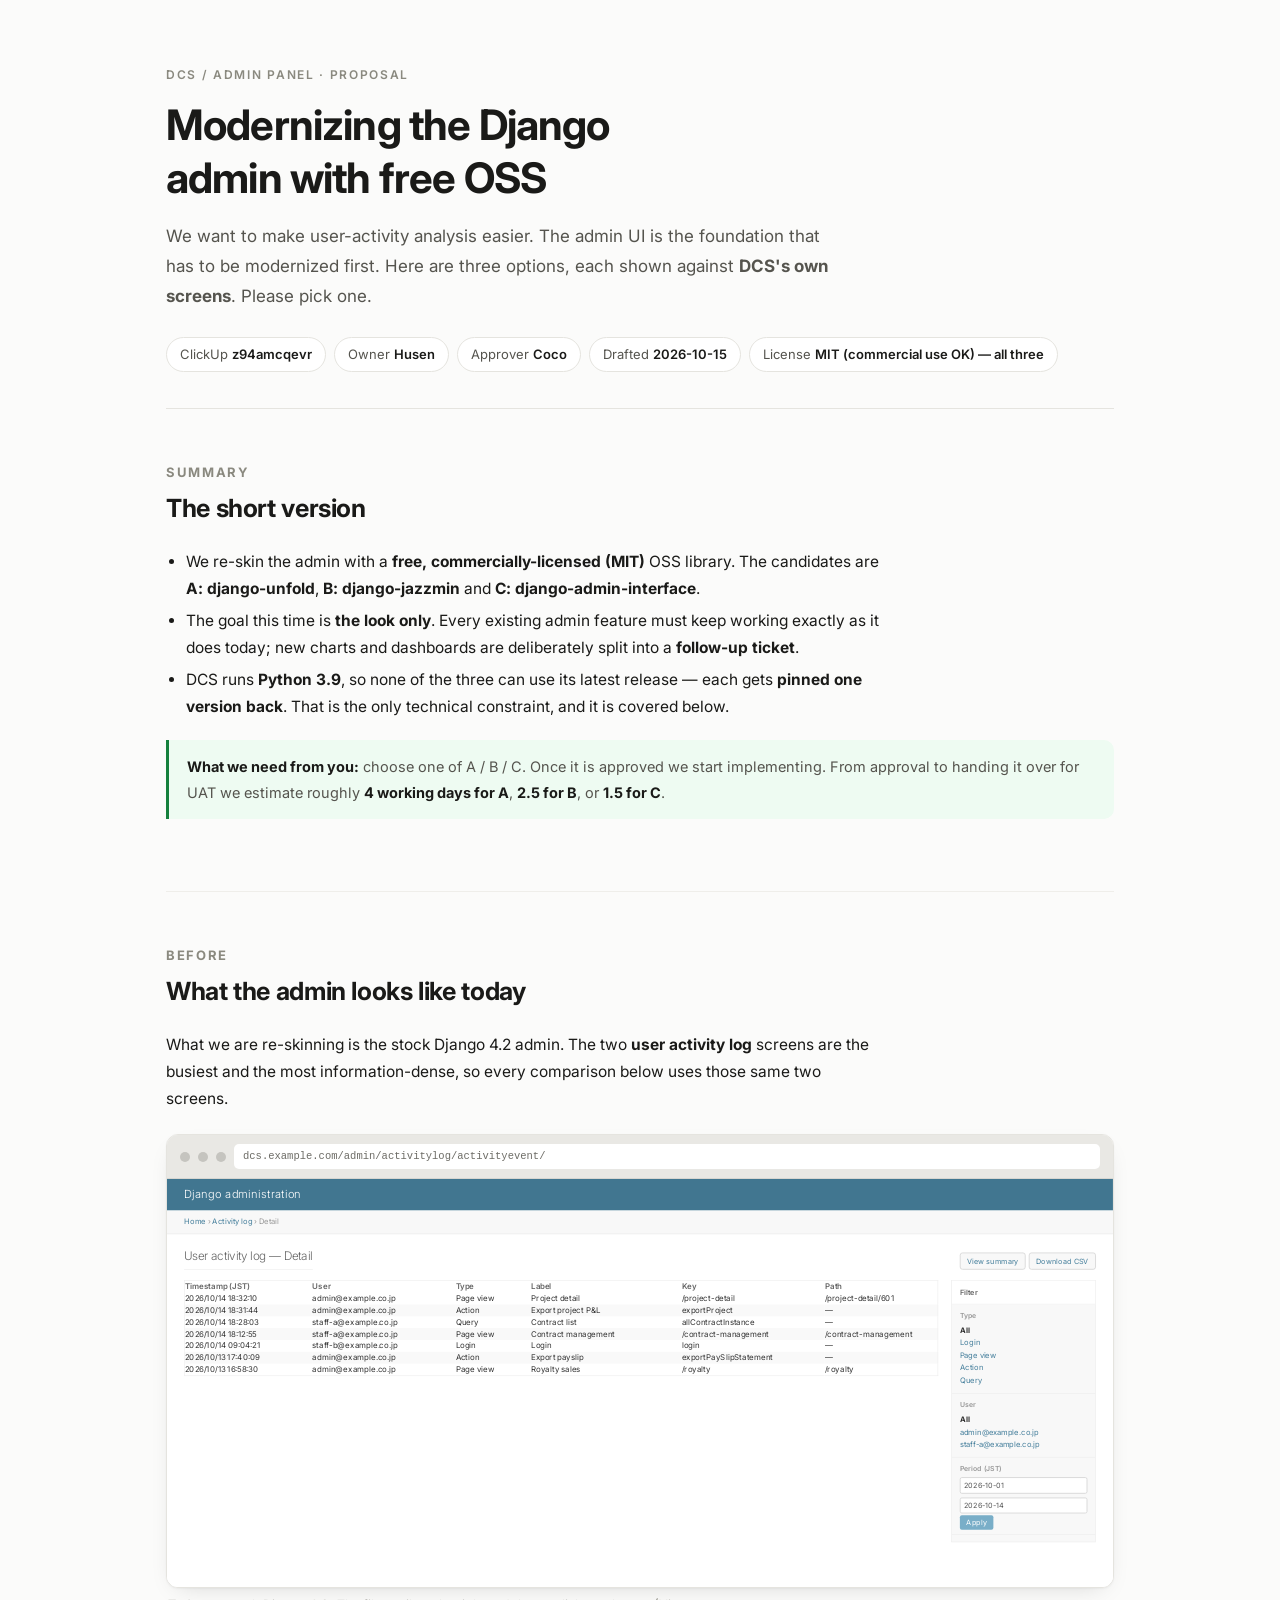
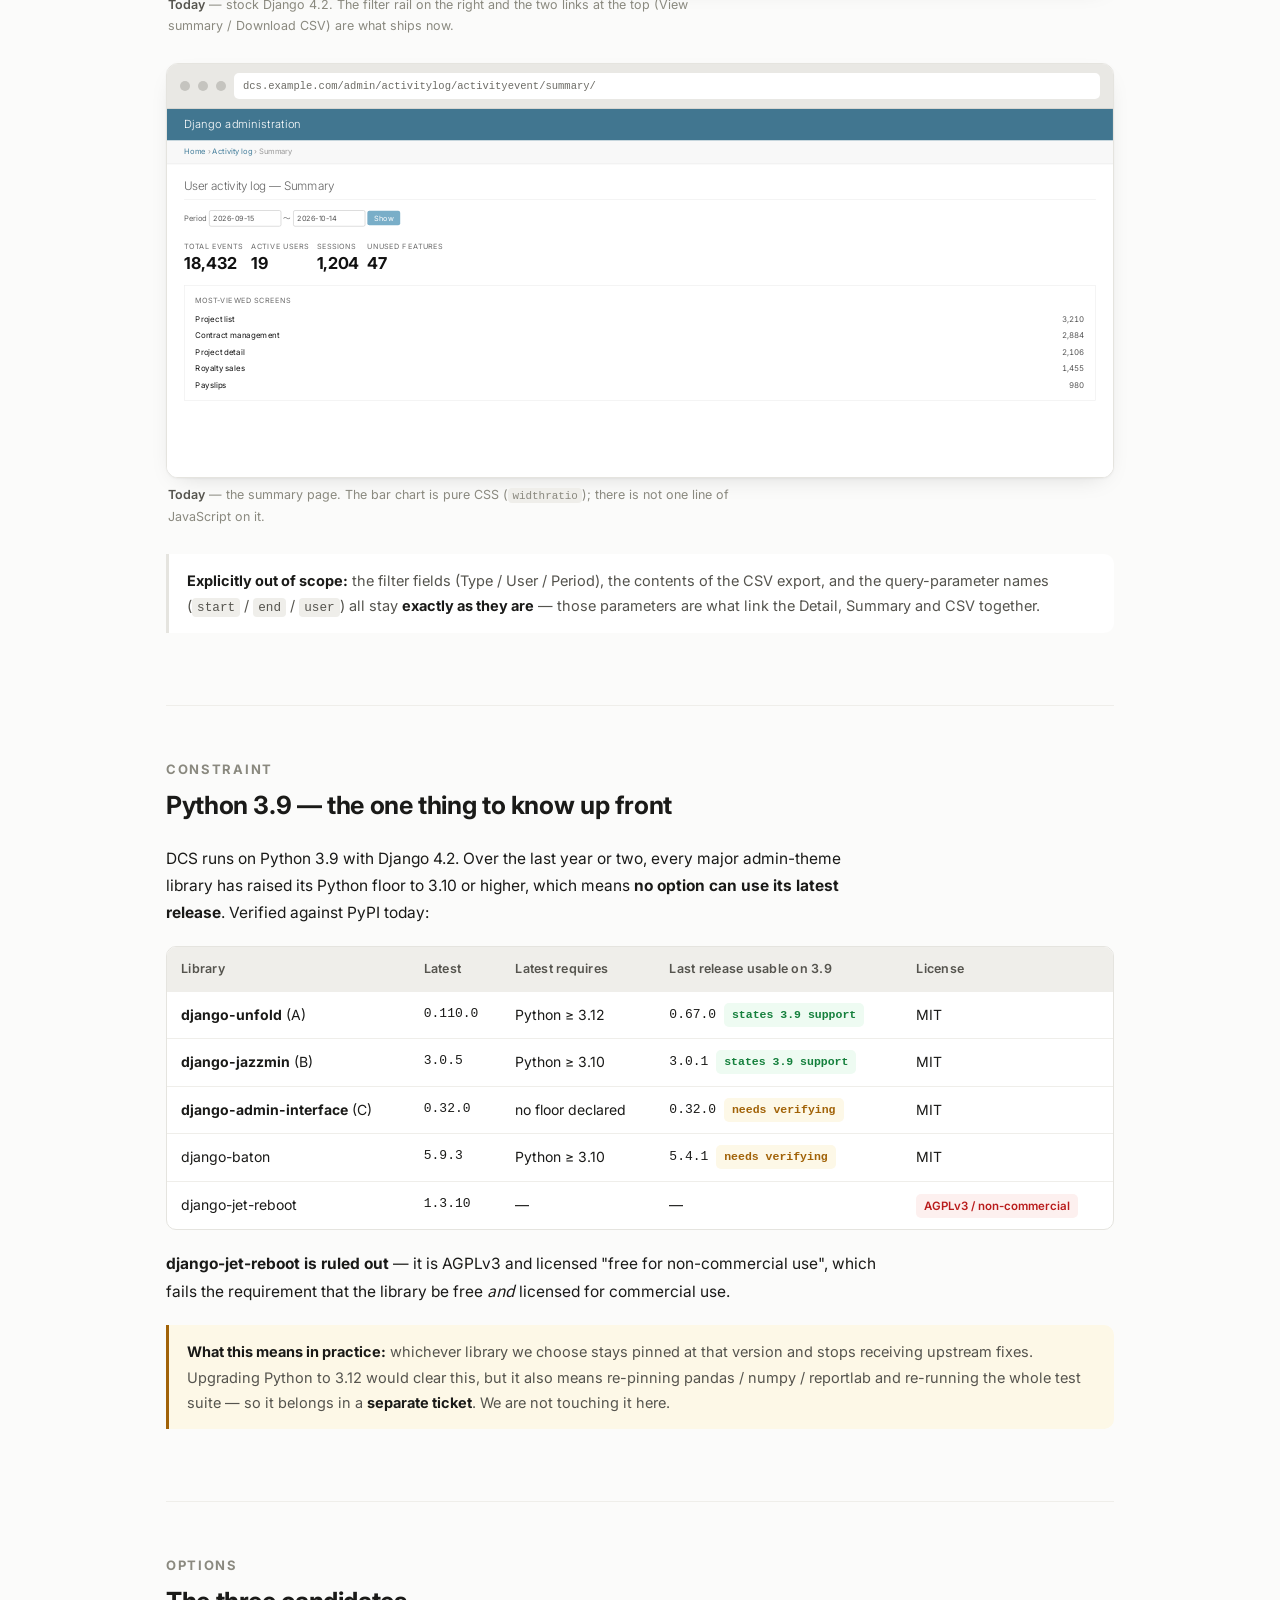
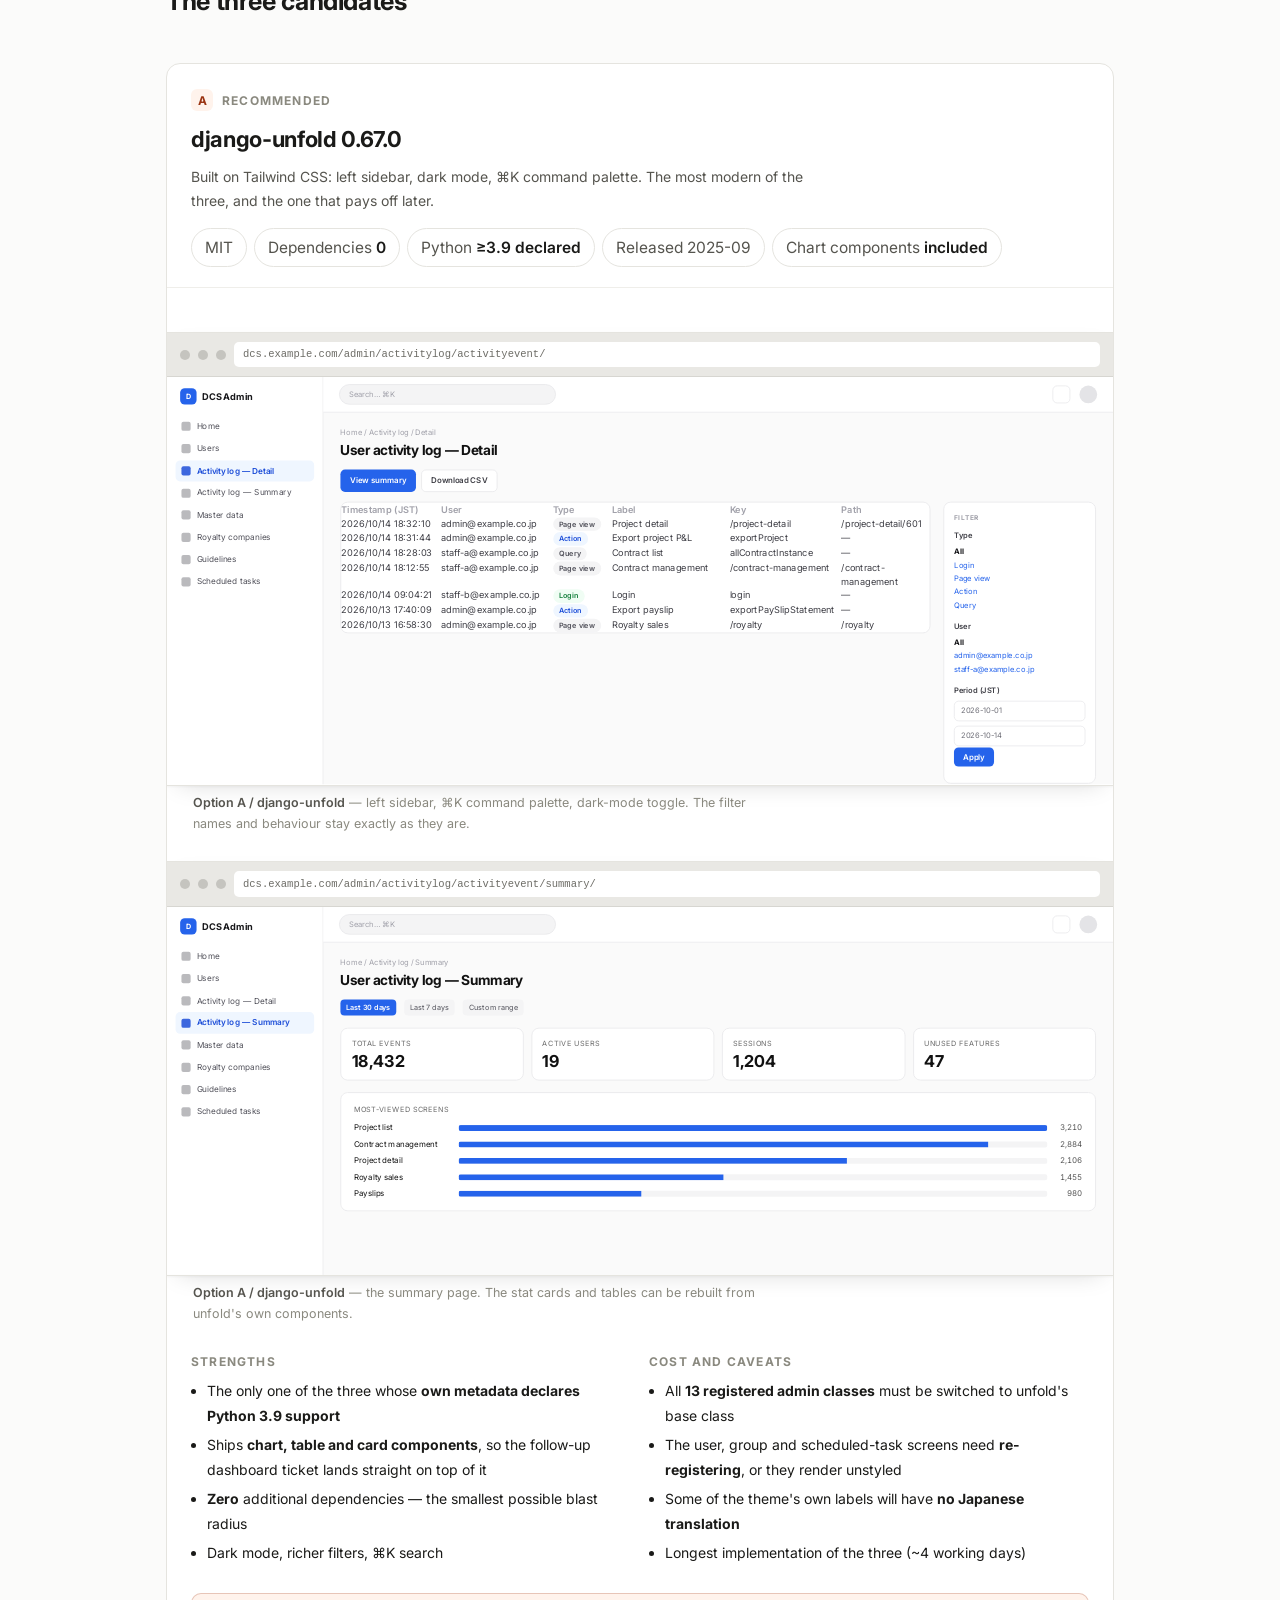
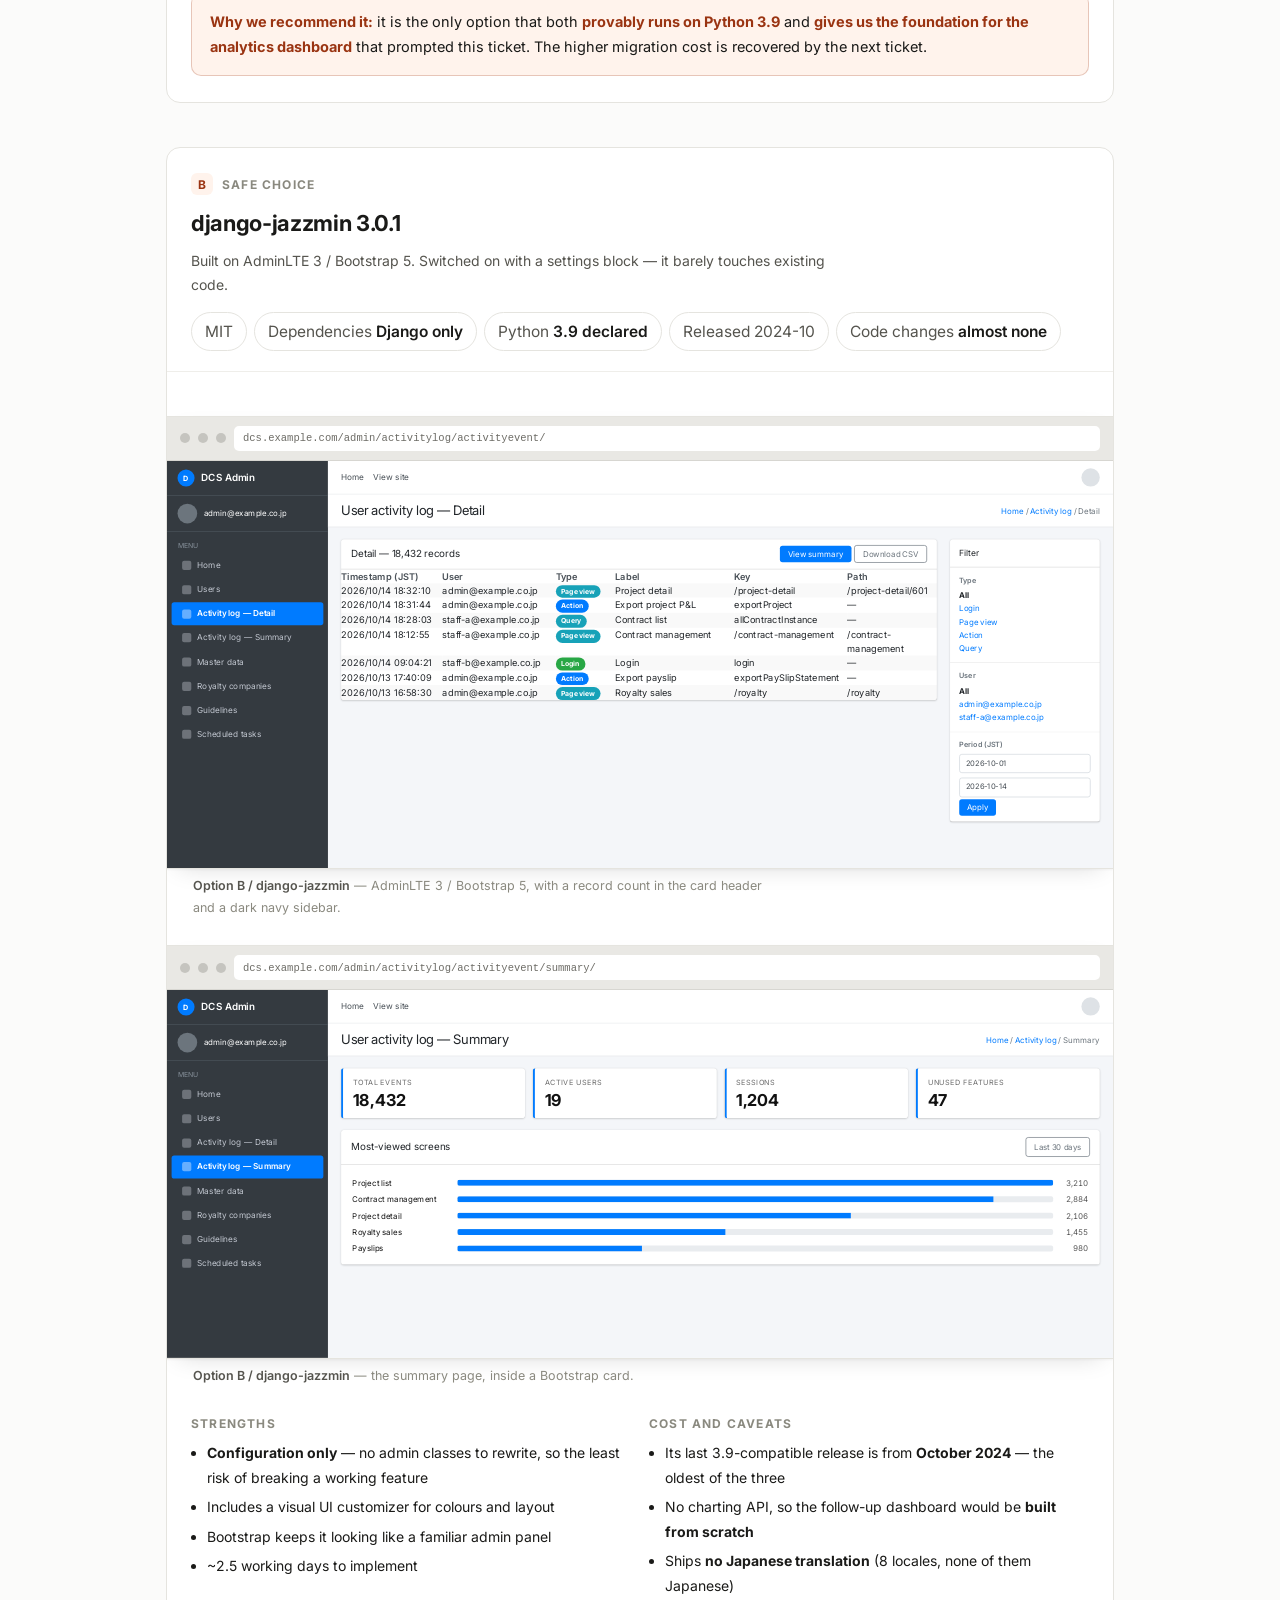
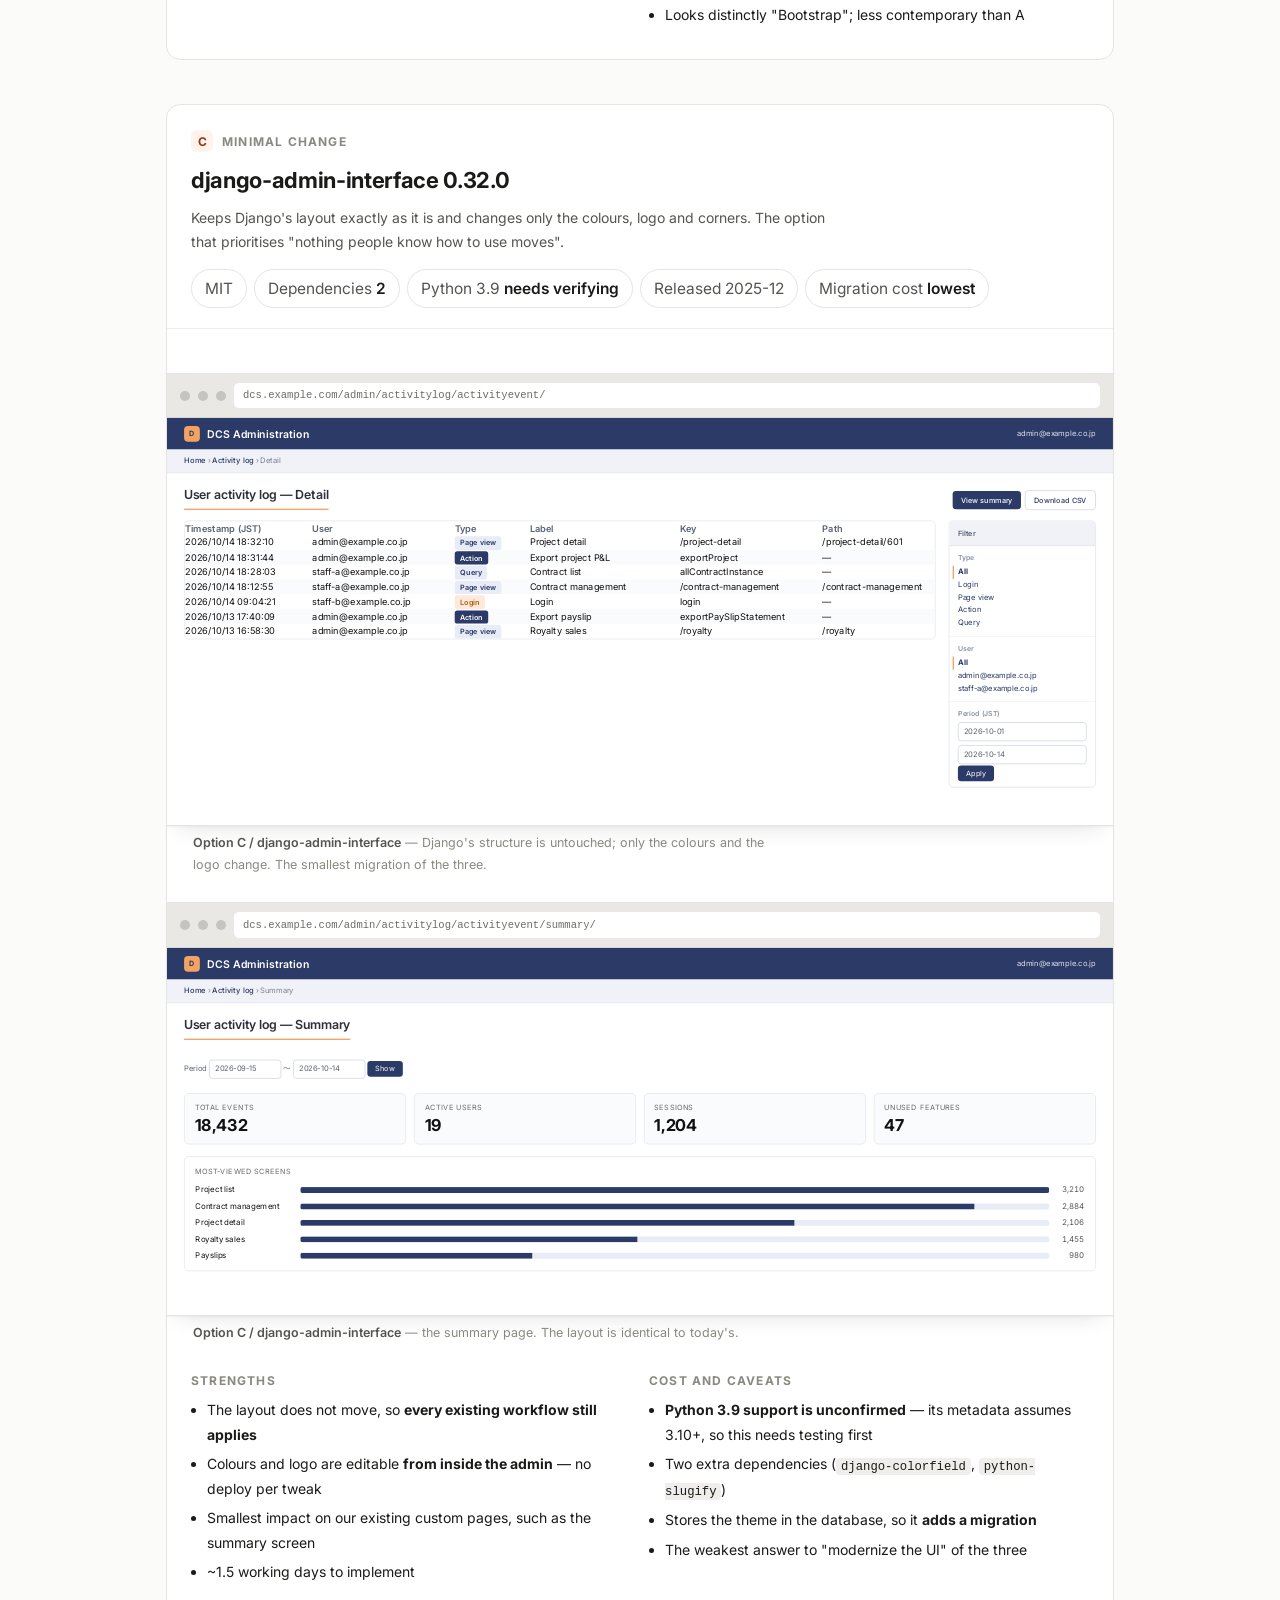
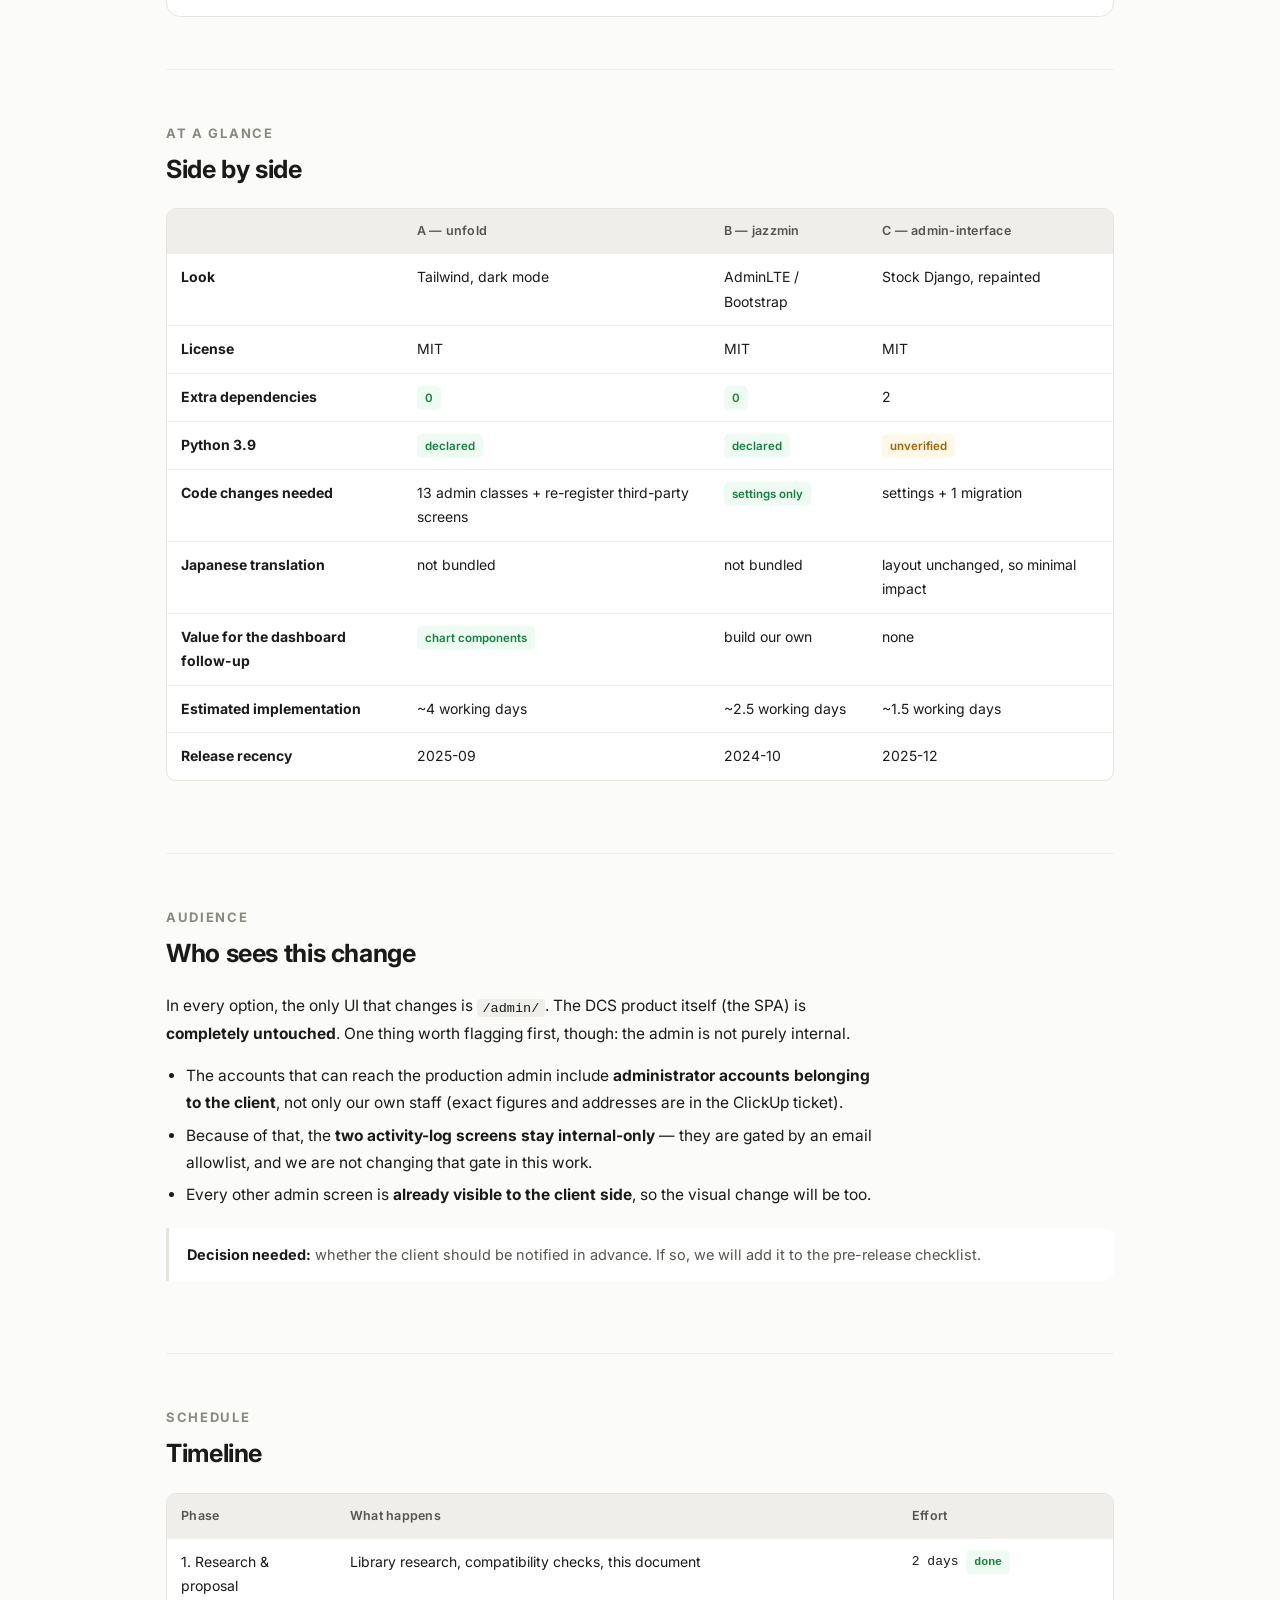
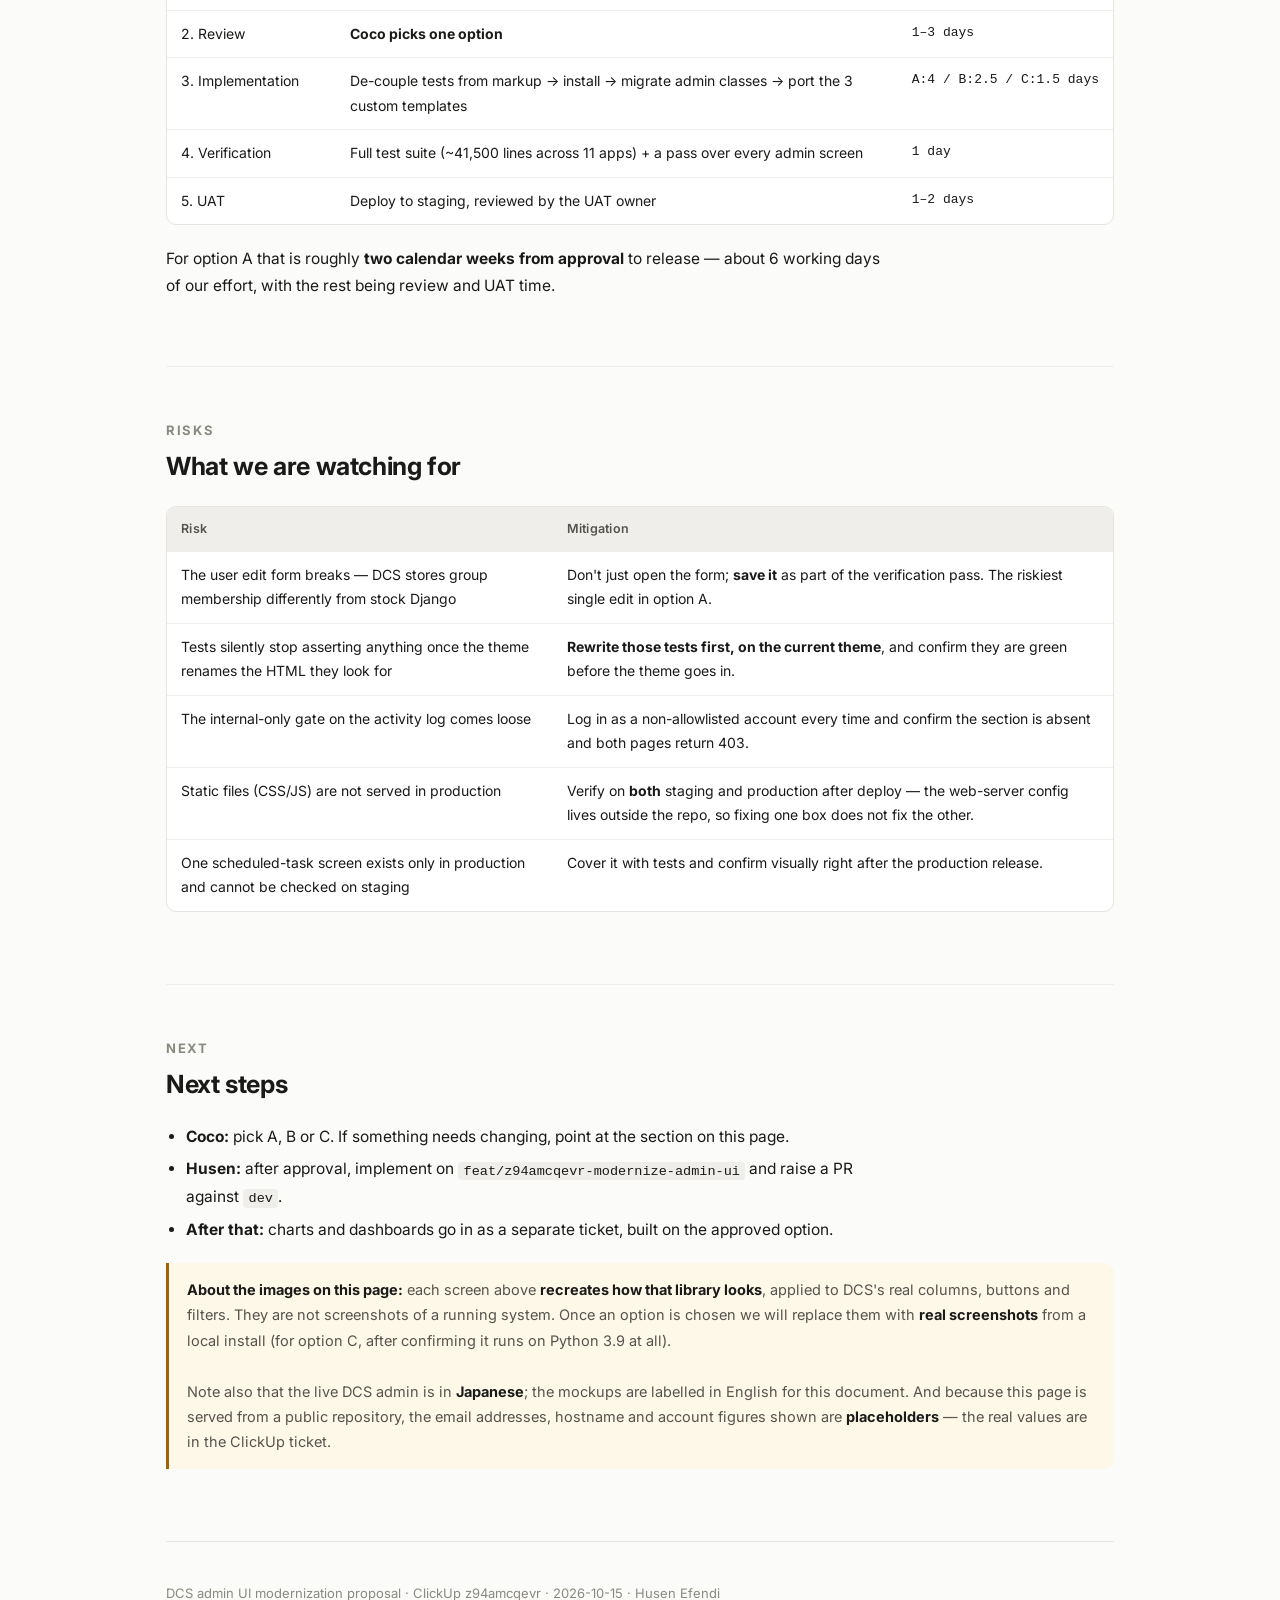
==== commit 05db1629: "Translate the whole proposal page to English The page, the mock admin screens and both READMEs were " ====
--- a/index.html
+++ b/index.html
@@ -1,10 +1,11 @@
 <!doctype html>
-<html lang="ja">
+<html lang="en">
 <head>
 <meta charset="utf-8">
 <meta name="viewport" content="width=device-width, initial-scale=1">
-<title>DCS 管理画面 UI 刷新 3案</title>
-<meta name="description" content="DCS の Django 管理画面を無償OSSのUIライブラリで刷新する3案の比較。">
+<title>DCS Admin UI — Three Proposals</title>
+<meta name="description" content="Three proposals for modernizing the DCS Django admin with free, commercially-licensed open-source UI libraries.">
+<link rel="icon" href="data:image/svg+xml,%3Csvg xmlns=%27http://www.w3.org/2000/svg%27 viewBox=%270 0 32 32%27%3E%3Crect width=%2732%27 height=%2732%27 rx=%277%27 fill=%27%239a3412%27/%3E%3Crect x=%277%27 y=%279%27 width=%2718%27 height=%273%27 rx=%271.5%27 fill=%27white%27/%3E%3Crect x=%277%27 y=%2715%27 width=%2712%27 height=%273%27 rx=%271.5%27 fill=%27white%27 opacity=%27.7%27/%3E%3Crect x=%277%27 y=%2721%27 width=%2715%27 height=%273%27 rx=%271.5%27 fill=%27white%27 opacity=%27.45%27/%3E%3C/svg%3E">
 <link rel="preconnect" href="https://fonts.googleapis.com">
 <link rel="preconnect" href="https://fonts.gstatic.com" crossorigin>
 <link href="https://fonts.googleapis.com/css2?family=Noto+Sans+JP:wght@400;500;700&family=Inter:wght@400;500;600;700&display=swap" rel="stylesheet">
@@ -167,7 +168,7 @@
 .m-bf{height:100%;display:block}
 .m-bn{width:44px;text-align:right;font-variant-numeric:tabular-nums;opacity:.7}
 
-/* ---------- 現状: stock Django 4.2 ---------- */
+/* ---------- today: stock Django 4.2 ---------- */
 .sk-stock{background:#fff;font-family:"Roboto","Helvetica Neue",sans-serif}
 .sk-stock .m-top{background:#417690;color:#fff;padding:11px 26px;font-size:17px;font-weight:300;letter-spacing:.4px}
 .sk-stock .m-crumb{background:#f8f8f8;border-bottom:1px solid #eaeaea;padding:9px 26px;font-size:11.5px;color:#999}
@@ -331,222 +332,227 @@
 <body>
 <div class="wrap">
 <header class="top">
-  <p class="eyebrow">DCS / 管理画面 UI 刷新 · 提案</p>
-  <h1>Django 管理画面を<br>無償 OSS で刷新する 3 案</h1>
-  <p class="lede">ユーザー活動分析をやりやすくする土台として、管理画面（adminサイト）の UI をモダン化します。
-  3 案それぞれを <b>DCS の実際の画面</b>に当てはめた参考イメージ付きで比較しました。1 案をお選びください。</p>
+  <p class="eyebrow">DCS / Admin panel · Proposal</p>
+  <h1>Modernizing the Django<br>admin with free OSS</h1>
+  <p class="lede">We want to make user-activity analysis easier. The admin UI is the foundation that
+  has to be modernized first. Here are three options, each shown against <b>DCS's own screens</b>.
+  Please pick one.</p>
   <div class="meta">
     <span class="chip">ClickUp <b>z94amcqevr</b></span>
-    <span class="chip">担当 <b>Husen</b></span>
-    <span class="chip">確認 <b>Coco</b></span>
-    <span class="chip">作成 <b>2026-10-15</b></span>
-    <span class="chip">ライセンス <b>全案 MIT（商用可）</b></span>
+    <span class="chip">Owner <b>Husen</b></span>
+    <span class="chip">Approver <b>Coco</b></span>
+    <span class="chip">Drafted <b>2026-10-15</b></span>
+    <span class="chip">License <b>MIT (commercial use OK) — all three</b></span>
   </div>
 </header>
 
 <section>
   <h2>Summary</h2>
-  <p class="h2sub">3 行でいうと</p>
+  <p class="h2sub">The short version</p>
   <ul>
-    <li>管理画面を <b>無償・商用可（MIT）</b>の OSS ライブラリで刷新します。候補は <b>A: django-unfold</b> / <b>B: django-jazzmin</b> / <b>C: django-admin-interface</b> の 3 案です。</li>
-    <li>今回のゴールは <b>「見た目の刷新のみ」</b>。既存の管理機能はすべて現状どおり動くことを条件とし、グラフ・ダッシュボードの新規追加は<b>次チケット</b>に分けます。</li>
-    <li>DCS は <b>Python 3.9</b> のため、どの案も<b>最新版は使えず 1 つ前の版に固定</b>します。これが唯一の技術的な制約です（後述）。</li>
+    <li>We re-skin the admin with a <b>free, commercially-licensed (MIT)</b> OSS library.
+      The candidates are <b>A: django-unfold</b>, <b>B: django-jazzmin</b> and <b>C: django-admin-interface</b>.</li>
+    <li>The goal this time is <b>the look only</b>. Every existing admin feature must keep working exactly as it does
+      today; new charts and dashboards are deliberately split into a <b>follow-up ticket</b>.</li>
+    <li>DCS runs <b>Python 3.9</b>, so none of the three can use its latest release — each gets
+      <b>pinned one version back</b>. That is the only technical constraint, and it is covered below.</li>
   </ul>
-  <div class="note ok"><b>お願いしたいこと：</b>A / B / C のうち 1 案を選んでください。承認後に実装に入ります。
-  実装着手から UAT 依頼まで、A 案なら約 4 営業日、B 案なら約 2.5 営業日、C 案なら約 1.5 営業日を見込んでいます。</div>
+  <div class="note ok"><b>What we need from you:</b> choose one of A / B / C. Once it is approved we start
+  implementing. From approval to handing it over for UAT we estimate roughly <b>4 working days for A</b>,
+  <b>2.5 for B</b>, or <b>1.5 for C</b>.</div>
 </section>
 
 <section>
   <h2>Before</h2>
-  <p class="h2sub">いまの管理画面</p>
-  <p>刷新対象は Django 4.2 の標準管理画面です。いちばん使われていて、いちばん情報量が多いのが
-  <b>ユーザー活動ログ</b>の 2 画面なので、以降すべての比較はこの 2 画面で行います。</p>
+  <p class="h2sub">What the admin looks like today</p>
+  <p>What we are re-skinning is the stock Django 4.2 admin. The two <b>user activity log</b> screens are the
+  busiest and the most information-dense, so every comparison below uses those same two screens.</p>
   <div class="shot"><div class="bar"><i></i><i></i><i></i>
 <div class="url">dcs.example.com/admin/activitylog/activityevent/</div></div>
 <div class="vp h-list"><div class="inner sk-stock"><div class="m-row"><div class="m-main">
-<div class="m-top">Django 管理サイト</div>
-<div class="m-crumb"><a>ホーム</a> › <a>活動ログ</a> › ユーザー活動ログ 明細</div>
+<div class="m-top">Django administration</div>
+<div class="m-crumb"><a>Home</a> › <a>Activity log</a> › Detail</div>
 <div class="m-body">
-<div class="m-hdrow"><h1 class="m-ttl">ユーザー活動ログ 明細</h1><div class="m-tools"><a>集計を見る</a><a>CSVダウンロード</a></div></div>
-<div class="m-flex"><div class="m-grow"><table><thead><tr><th>日時 (JST)</th><th>ユーザー</th><th>種別</th><th>内容</th><th>キー</th><th>パス</th></tr></thead><tbody><tr><td>2026/10/14 18:32:10</td><td>admin@example.co.jp</td><td>画面閲覧</td><td>プロジェクト詳細</td><td>/project-detail</td><td>/project-detail/601</td></tr><tr><td>2026/10/14 18:31:44</td><td>admin@example.co.jp</td><td>操作</td><td>プロジェクト収支データ出力</td><td>exportProject</td><td>—</td></tr><tr><td>2026/10/14 18:28:03</td><td>staff-a@example.co.jp</td><td>参照</td><td>契約書一覧</td><td>allContractInstance</td><td>—</td></tr><tr><td>2026/10/14 18:12:55</td><td>staff-a@example.co.jp</td><td>画面閲覧</td><td>契約書管理</td><td>/contract-management</td><td>/contract-management</td></tr><tr><td>2026/10/14 09:04:21</td><td>staff-b@example.co.jp</td><td>ログイン</td><td>ログイン</td><td>login</td><td>—</td></tr><tr><td>2026/10/13 17:40:09</td><td>admin@example.co.jp</td><td>操作</td><td>支払明細書出力</td><td>exportPaySlipStatement</td><td>—</td></tr><tr><td>2026/10/13 16:58:30</td><td>admin@example.co.jp</td><td>画面閲覧</td><td>ロイヤリティ売上管理</td><td>/royalty</td><td>/royalty</td></tr></tbody></table></div>
-<div class="m-side"><h4>絞り込み</h4><div class="g"><b>種別</b><a class="on">すべて</a><a>ログイン</a><a>画面閲覧</a><a>操作</a><a>参照</a></div><div class="g"><b>ユーザー</b><a class="on">すべて</a><a>admin@example.co.jp</a><a>staff-a@example.co.jp</a></div><div class="g"><b>期間 (JST)</b><span class="m-in">2026-10-01</span><span class="m-in">2026-10-14</span><span class="m-btn">絞り込む</span></div></div></div>
+<div class="m-hdrow"><h1 class="m-ttl">User activity log — Detail</h1><div class="m-tools"><a>View summary</a><a>Download CSV</a></div></div>
+<div class="m-flex"><div class="m-grow"><table><thead><tr><th>Timestamp (JST)</th><th>User</th><th>Type</th><th>Label</th><th>Key</th><th>Path</th></tr></thead><tbody><tr><td>2026/10/14 18:32:10</td><td>admin@example.co.jp</td><td>Page view</td><td>Project detail</td><td>/project-detail</td><td>/project-detail/601</td></tr><tr><td>2026/10/14 18:31:44</td><td>admin@example.co.jp</td><td>Action</td><td>Export project P&L</td><td>exportProject</td><td>—</td></tr><tr><td>2026/10/14 18:28:03</td><td>staff-a@example.co.jp</td><td>Query</td><td>Contract list</td><td>allContractInstance</td><td>—</td></tr><tr><td>2026/10/14 18:12:55</td><td>staff-a@example.co.jp</td><td>Page view</td><td>Contract management</td><td>/contract-management</td><td>/contract-management</td></tr><tr><td>2026/10/14 09:04:21</td><td>staff-b@example.co.jp</td><td>Login</td><td>Login</td><td>login</td><td>—</td></tr><tr><td>2026/10/13 17:40:09</td><td>admin@example.co.jp</td><td>Action</td><td>Export payslip</td><td>exportPaySlipStatement</td><td>—</td></tr><tr><td>2026/10/13 16:58:30</td><td>admin@example.co.jp</td><td>Page view</td><td>Royalty sales</td><td>/royalty</td><td>/royalty</td></tr></tbody></table></div>
+<div class="m-side"><h4>Filter</h4><div class="g"><b>Type</b><a class="on">All</a><a>Login</a><a>Page view</a><a>Action</a><a>Query</a></div><div class="g"><b>User</b><a class="on">All</a><a>admin@example.co.jp</a><a>staff-a@example.co.jp</a></div><div class="g"><b>Period (JST)</b><span class="m-in">2026-10-01</span><span class="m-in">2026-10-14</span><span class="m-btn">Apply</span></div></div></div>
 </div></div></div></div></div></div>
-<p class="cap"><b>現状</b> — Django 4.2 標準。右サイドバーの絞り込み、右上の 2 リンク（集計を見る / CSVダウンロード）はいま動いているものです。</p>
+<p class="cap"><b>Today</b> — stock Django 4.2. The filter rail on the right and the two links at the top (View summary / Download CSV) are what ships now.</p>
   <div class="shot"><div class="bar"><i></i><i></i><i></i>
 <div class="url">dcs.example.com/admin/activitylog/activityevent/summary/</div></div>
 <div class="vp h-sum"><div class="inner sk-stock"><div class="m-row"><div class="m-main">
-<div class="m-top">Django 管理サイト</div>
-<div class="m-crumb"><a>ホーム</a> › <a>活動ログ</a> › ユーザー活動ログ 集計</div>
+<div class="m-top">Django administration</div>
+<div class="m-crumb"><a>Home</a> › <a>Activity log</a> › Summary</div>
 <div class="m-body">
-<h1 class="m-ttl">ユーザー活動ログ 集計</h1>
+<h1 class="m-ttl">User activity log — Summary</h1>
 <div style="margin:14px 0 16px;font-size:11.5px;color:#666">
-期間 <span class="m-in" style="display:inline-block;width:110px">2026-09-15</span>
+Period <span class="m-in" style="display:inline-block;width:110px">2026-09-15</span>
 〜 <span class="m-in" style="display:inline-block;width:110px">2026-10-14</span>
-<span class="m-btn">表示</span></div>
-<div class="m-cards"><div class="m-stat"><div class="m-k">総イベント数</div><div class="m-v">18,432</div></div><div class="m-stat"><div class="m-k">利用ユーザー</div><div class="m-v">19</div></div><div class="m-stat"><div class="m-k">セッション</div><div class="m-v">1,204</div></div><div class="m-stat"><div class="m-k">未使用の機能</div><div class="m-v">47</div></div></div>
+<span class="m-btn">Show</span></div>
+<div class="m-cards"><div class="m-stat"><div class="m-k">Total events</div><div class="m-v">18,432</div></div><div class="m-stat"><div class="m-k">Active users</div><div class="m-v">19</div></div><div class="m-stat"><div class="m-k">Sessions</div><div class="m-v">1,204</div></div><div class="m-stat"><div class="m-k">Unused features</div><div class="m-v">47</div></div></div>
 <div style="border:1px solid #eee;padding:14px 16px">
-<div class="m-k" style="margin-bottom:11px">よく見られる画面</div><div class="m-bars"><div class="m-bl"><span>プロジェクト一覧</span><span class="m-bt"><span class="m-bf" style="width:100%"></span></span><span class="m-bn">3,210</span></div><div class="m-bl"><span>契約書管理</span><span class="m-bt"><span class="m-bf" style="width:90%"></span></span><span class="m-bn">2,884</span></div><div class="m-bl"><span>プロジェクト詳細</span><span class="m-bt"><span class="m-bf" style="width:66%"></span></span><span class="m-bn">2,106</span></div><div class="m-bl"><span>ロイヤリティ売上管理</span><span class="m-bt"><span class="m-bf" style="width:45%"></span></span><span class="m-bn">1,455</span></div><div class="m-bl"><span>支払明細</span><span class="m-bt"><span class="m-bf" style="width:31%"></span></span><span class="m-bn">980</span></div></div></div>
+<div class="m-k" style="margin-bottom:11px">Most-viewed screens</div><div class="m-bars"><div class="m-bl"><span>Project list</span><span class="m-bt"><span class="m-bf" style="width:100%"></span></span><span class="m-bn">3,210</span></div><div class="m-bl"><span>Contract management</span><span class="m-bt"><span class="m-bf" style="width:90%"></span></span><span class="m-bn">2,884</span></div><div class="m-bl"><span>Project detail</span><span class="m-bt"><span class="m-bf" style="width:66%"></span></span><span class="m-bn">2,106</span></div><div class="m-bl"><span>Royalty sales</span><span class="m-bt"><span class="m-bf" style="width:45%"></span></span><span class="m-bn">1,455</span></div><div class="m-bl"><span>Payslips</span><span class="m-bt"><span class="m-bf" style="width:31%"></span></span><span class="m-bn">980</span></div></div></div>
 </div></div></div></div></div></div>
-<p class="cap"><b>現状</b> — 集計ページ。棒グラフは CSS の <code>widthratio</code> 製で、JavaScript は 1 行もありません。</p>
-  <div class="note"><b>今回いじらない前提：</b>絞り込みの項目（種別・ユーザー・期間）、
-  CSV ダウンロードの中身、期間指定のパラメータ名（<code>start</code> / <code>end</code> / <code>user</code>）は
-  <b>すべて現状のまま</b>にします。明細 ↔ 集計 ↔ CSV の 3 画面がこのパラメータで繋がっているためです。</div>
+<p class="cap"><b>Today</b> — the summary page. The bar chart is pure CSS (<code>widthratio</code>); there is not one line of JavaScript on it.</p>
+  <div class="note"><b>Explicitly out of scope:</b> the filter fields (Type / User / Period), the contents of the
+  CSV export, and the query-parameter names (<code>start</code> / <code>end</code> / <code>user</code>) all
+  stay <b>exactly as they are</b> — those parameters are what link the Detail, Summary and CSV together.</div>
 </section>
 
 <section>
   <h2>Constraint</h2>
-  <p class="h2sub">Python 3.9 — 先に共有しておきたい唯一の制約</p>
-  <p>DCS は Python 3.9 / Django 4.2 で動いています。管理画面テーマの主要ライブラリは、ここ 1〜2 年で
-  いっせいに Python の下限を 3.10 以上に上げました。そのため <b>どの案でも最新版は入りません</b>。
-  本日 PyPI で実際に確認した結果です。</p>
+  <p class="h2sub">Python 3.9 — the one thing to know up front</p>
+  <p>DCS runs on Python 3.9 with Django 4.2. Over the last year or two, every major admin-theme library has
+  raised its Python floor to 3.10 or higher, which means <b>no option can use its latest release</b>.
+  Verified against PyPI today:</p>
   <div class="tscroll"><table>
-    <thead><tr><th>ライブラリ</th><th>最新版</th><th>最新版の要求</th><th>3.9 で使える最終版</th><th>ライセンス</th></tr></thead>
+    <thead><tr><th>Library</th><th>Latest</th><th>Latest requires</th><th>Last release usable on 3.9</th><th>License</th></tr></thead>
     <tbody>
-      <tr><td><b>django-unfold</b>（A 案）</td><td class="num">0.110.0</td><td>Python ≥ 3.12</td>
-          <td class="num">0.67.0 <span class="tag ok">3.9 対応明記</span></td><td>MIT</td></tr>
-      <tr><td><b>django-jazzmin</b>（B 案）</td><td class="num">3.0.5</td><td>Python ≥ 3.10</td>
-          <td class="num">3.0.1 <span class="tag ok">3.9 対応明記</span></td><td>MIT</td></tr>
-      <tr><td><b>django-admin-interface</b>（C 案）</td><td class="num">0.32.0</td><td>下限の記載なし</td>
-          <td class="num">0.32.0 <span class="tag warn">要検証</span></td><td>MIT</td></tr>
+      <tr><td><b>django-unfold</b> (A)</td><td class="num">0.110.0</td><td>Python ≥ 3.12</td>
+          <td class="num">0.67.0 <span class="tag ok">states 3.9 support</span></td><td>MIT</td></tr>
+      <tr><td><b>django-jazzmin</b> (B)</td><td class="num">3.0.5</td><td>Python ≥ 3.10</td>
+          <td class="num">3.0.1 <span class="tag ok">states 3.9 support</span></td><td>MIT</td></tr>
+      <tr><td><b>django-admin-interface</b> (C)</td><td class="num">0.32.0</td><td>no floor declared</td>
+          <td class="num">0.32.0 <span class="tag warn">needs verifying</span></td><td>MIT</td></tr>
       <tr><td>django-baton</td><td class="num">5.9.3</td><td>Python ≥ 3.10</td>
-          <td class="num">5.4.1 <span class="tag warn">要検証</span></td><td>MIT</td></tr>
+          <td class="num">5.4.1 <span class="tag warn">needs verifying</span></td><td>MIT</td></tr>
       <tr><td>django-jet-reboot</td><td class="num">1.3.10</td><td>—</td><td>—</td>
-          <td><span class="tag bad">AGPLv3 / 非商用</span></td></tr>
+          <td><span class="tag bad">AGPLv3 / non-commercial</span></td></tr>
     </tbody>
   </table></div>
-  <p><b>django-jet-reboot は候補から除外しました</b> — ライセンスが AGPLv3 かつ「非商用に限り無償」で、
-  今回の「商用利用できる無償ライセンス」という条件を満たしません。</p>
-  <div class="note warn"><b>意味するところ：</b>選んだライブラリは当面その版に固定され、
-  上流の修正を受け取れません。Python を 3.12 に上げれば解消しますが、
-  それは pandas / numpy / reportlab などの再固定と全テストのやり直しを伴うため
-  <b>別チケット</b>として切り出すのが安全です。今回はそこには触りません。</div>
+  <p><b>django-jet-reboot is ruled out</b> — it is AGPLv3 and licensed "free for non-commercial use", which
+  fails the requirement that the library be free <i>and</i> licensed for commercial use.</p>
+  <div class="note warn"><b>What this means in practice:</b> whichever library we choose stays pinned at that
+  version and stops receiving upstream fixes. Upgrading Python to 3.12 would clear this, but it also means
+  re-pinning pandas / numpy / reportlab and re-running the whole test suite — so it belongs in a
+  <b>separate ticket</b>. We are not touching it here.</div>
 </section>
 
 <section>
-  <h2>Option A</h2>
-  <p class="h2sub">3 案の比較</p>
+  <h2>Options</h2>
+  <p class="h2sub">The three candidates</p>
 
   <div class="cand">
     <div class="hd">
-      <div class="rank"><span class="dot">A</span>推奨案</div>
+      <div class="rank"><span class="dot">A</span>Recommended</div>
       <h3>django-unfold 0.67.0</h3>
-      <p class="sub">Tailwind CSS ベース。左サイドバー・ダークモード・⌘K コマンドパレット。
-      いちばんモダンで、いちばん将来に効く案。</p>
+      <p class="sub">Built on Tailwind CSS: left sidebar, dark mode, ⌘K command palette.
+      The most modern of the three, and the one that pays off later.</p>
       <div class="badges">
-        <span class="chip">MIT</span><span class="chip">依存パッケージ <b>0 個</b></span>
-        <span class="chip">Python <b>≥3.9 明記</b></span><span class="chip">2025-09 リリース</span>
-        <span class="chip">グラフ部品 <b>同梱</b></span>
+        <span class="chip">MIT</span><span class="chip">Dependencies <b>0</b></span>
+        <span class="chip">Python <b>≥3.9 declared</b></span><span class="chip">Released 2025-09</span>
+        <span class="chip">Chart components <b>included</b></span>
       </div>
     </div>
     <div class="body">
       <div class="shot"><div class="bar"><i></i><i></i><i></i>
 <div class="url">dcs.example.com/admin/activitylog/activityevent/</div></div>
 <div class="vp h-list"><div class="inner sk-unfold"><div class="m-row"><div class="m-nav">
-<div class="m-brand"><span class="lg">D</span>DCS 管理</div><div class="m-nl"><i class="m-ico"></i>ホーム</div><div class="m-nl"><i class="m-ico"></i>ユーザー</div><div class="m-nl on"><i class="m-ico"></i>活動ログ 明細</div><div class="m-nl"><i class="m-ico"></i>活動ログ 集計</div><div class="m-nl"><i class="m-ico"></i>マスタデータ</div><div class="m-nl"><i class="m-ico"></i>ロイヤリティ会社</div><div class="m-nl"><i class="m-ico"></i>ガイドライン</div><div class="m-nl"><i class="m-ico"></i>定期実行タスク</div></div>
+<div class="m-brand"><span class="lg">D</span>DCS Admin</div><div class="m-nl"><i class="m-ico"></i>Home</div><div class="m-nl"><i class="m-ico"></i>Users</div><div class="m-nl on"><i class="m-ico"></i>Activity log — Detail</div><div class="m-nl"><i class="m-ico"></i>Activity log — Summary</div><div class="m-nl"><i class="m-ico"></i>Master data</div><div class="m-nl"><i class="m-ico"></i>Royalty companies</div><div class="m-nl"><i class="m-ico"></i>Guidelines</div><div class="m-nl"><i class="m-ico"></i>Scheduled tasks</div></div>
 <div class="m-main">
-<div class="m-top"><div class="m-search">検索… ⌘K</div><div class="m-moon"></div><div class="m-av"></div></div>
+<div class="m-top"><div class="m-search">Search… ⌘K</div><div class="m-moon"></div><div class="m-av"></div></div>
 <div class="m-body">
-<div class="m-crumb">ホーム / 活動ログ / 明細</div>
-<h1 class="m-ttl">ユーザー活動ログ 明細</h1>
-<div class="m-tools"><span class="m-b1">集計を見る</span><span class="m-b2">CSVダウンロード</span></div>
-<div class="m-flex"><div class="m-grow"><div class="m-card"><table><thead><tr><th>日時 (JST)</th><th>ユーザー</th><th>種別</th><th>内容</th><th>キー</th><th>パス</th></tr></thead><tbody><tr><td>2026/10/14 18:32:10</td><td>admin@example.co.jp</td><td><span class="m-pill ">画面閲覧</span></td><td>プロジェクト詳細</td><td>/project-detail</td><td>/project-detail/601</td></tr><tr><td>2026/10/14 18:31:44</td><td>admin@example.co.jp</td><td><span class="m-pill b">操作</span></td><td>プロジェクト収支データ出力</td><td>exportProject</td><td>—</td></tr><tr><td>2026/10/14 18:28:03</td><td>staff-a@example.co.jp</td><td><span class="m-pill ">参照</span></td><td>契約書一覧</td><td>allContractInstance</td><td>—</td></tr><tr><td>2026/10/14 18:12:55</td><td>staff-a@example.co.jp</td><td><span class="m-pill ">画面閲覧</span></td><td>契約書管理</td><td>/contract-management</td><td>/contract-management</td></tr><tr><td>2026/10/14 09:04:21</td><td>staff-b@example.co.jp</td><td><span class="m-pill g">ログイン</span></td><td>ログイン</td><td>login</td><td>—</td></tr><tr><td>2026/10/13 17:40:09</td><td>admin@example.co.jp</td><td><span class="m-pill b">操作</span></td><td>支払明細書出力</td><td>exportPaySlipStatement</td><td>—</td></tr><tr><td>2026/10/13 16:58:30</td><td>admin@example.co.jp</td><td><span class="m-pill ">画面閲覧</span></td><td>ロイヤリティ売上管理</td><td>/royalty</td><td>/royalty</td></tr></tbody></table></div></div>
-<div class="m-side"><h4>絞り込み</h4><div class="g"><b>種別</b><a class="on">すべて</a><a>ログイン</a><a>画面閲覧</a><a>操作</a><a>参照</a></div><div class="g"><b>ユーザー</b><a class="on">すべて</a><a>admin@example.co.jp</a><a>staff-a@example.co.jp</a></div><div class="g"><b>期間 (JST)</b><span class="m-in">2026-10-01</span><span class="m-in">2026-10-14</span><span class="m-b1">絞り込む</span></div></div></div>
+<div class="m-crumb">Home / Activity log / Detail</div>
+<h1 class="m-ttl">User activity log — Detail</h1>
+<div class="m-tools"><span class="m-b1">View summary</span><span class="m-b2">Download CSV</span></div>
+<div class="m-flex"><div class="m-grow"><div class="m-card"><table><thead><tr><th>Timestamp (JST)</th><th>User</th><th>Type</th><th>Label</th><th>Key</th><th>Path</th></tr></thead><tbody><tr><td>2026/10/14 18:32:10</td><td>admin@example.co.jp</td><td><span class="m-pill ">Page view</span></td><td>Project detail</td><td>/project-detail</td><td>/project-detail/601</td></tr><tr><td>2026/10/14 18:31:44</td><td>admin@example.co.jp</td><td><span class="m-pill b">Action</span></td><td>Export project P&L</td><td>exportProject</td><td>—</td></tr><tr><td>2026/10/14 18:28:03</td><td>staff-a@example.co.jp</td><td><span class="m-pill ">Query</span></td><td>Contract list</td><td>allContractInstance</td><td>—</td></tr><tr><td>2026/10/14 18:12:55</td><td>staff-a@example.co.jp</td><td><span class="m-pill ">Page view</span></td><td>Contract management</td><td>/contract-management</td><td>/contract-management</td></tr><tr><td>2026/10/14 09:04:21</td><td>staff-b@example.co.jp</td><td><span class="m-pill g">Login</span></td><td>Login</td><td>login</td><td>—</td></tr><tr><td>2026/10/13 17:40:09</td><td>admin@example.co.jp</td><td><span class="m-pill b">Action</span></td><td>Export payslip</td><td>exportPaySlipStatement</td><td>—</td></tr><tr><td>2026/10/13 16:58:30</td><td>admin@example.co.jp</td><td><span class="m-pill ">Page view</span></td><td>Royalty sales</td><td>/royalty</td><td>/royalty</td></tr></tbody></table></div></div>
+<div class="m-side"><h4>Filter</h4><div class="g"><b>Type</b><a class="on">All</a><a>Login</a><a>Page view</a><a>Action</a><a>Query</a></div><div class="g"><b>User</b><a class="on">All</a><a>admin@example.co.jp</a><a>staff-a@example.co.jp</a></div><div class="g"><b>Period (JST)</b><span class="m-in">2026-10-01</span><span class="m-in">2026-10-14</span><span class="m-b1">Apply</span></div></div></div>
 </div></div></div></div></div></div>
-<p class="cap"><b>A 案 / django-unfold</b> — 左サイドバー、⌘K コマンドパレット、ダークモード切替。絞り込みの項目名と挙動は現状のまま。</p>
+<p class="cap"><b>Option A / django-unfold</b> — left sidebar, ⌘K command palette, dark-mode toggle. The filter names and behaviour stay exactly as they are.</p>
       <div class="shot"><div class="bar"><i></i><i></i><i></i>
 <div class="url">dcs.example.com/admin/activitylog/activityevent/summary/</div></div>
 <div class="vp h-sum"><div class="inner sk-unfold"><div class="m-row"><div class="m-nav">
-<div class="m-brand"><span class="lg">D</span>DCS 管理</div><div class="m-nl"><i class="m-ico"></i>ホーム</div><div class="m-nl"><i class="m-ico"></i>ユーザー</div><div class="m-nl"><i class="m-ico"></i>活動ログ 明細</div><div class="m-nl on"><i class="m-ico"></i>活動ログ 集計</div><div class="m-nl"><i class="m-ico"></i>マスタデータ</div><div class="m-nl"><i class="m-ico"></i>ロイヤリティ会社</div><div class="m-nl"><i class="m-ico"></i>ガイドライン</div><div class="m-nl"><i class="m-ico"></i>定期実行タスク</div></div>
+<div class="m-brand"><span class="lg">D</span>DCS Admin</div><div class="m-nl"><i class="m-ico"></i>Home</div><div class="m-nl"><i class="m-ico"></i>Users</div><div class="m-nl"><i class="m-ico"></i>Activity log — Detail</div><div class="m-nl on"><i class="m-ico"></i>Activity log — Summary</div><div class="m-nl"><i class="m-ico"></i>Master data</div><div class="m-nl"><i class="m-ico"></i>Royalty companies</div><div class="m-nl"><i class="m-ico"></i>Guidelines</div><div class="m-nl"><i class="m-ico"></i>Scheduled tasks</div></div>
 <div class="m-main">
-<div class="m-top"><div class="m-search">検索… ⌘K</div><div class="m-moon"></div><div class="m-av"></div></div>
+<div class="m-top"><div class="m-search">Search… ⌘K</div><div class="m-moon"></div><div class="m-av"></div></div>
 <div class="m-body">
-<div class="m-crumb">ホーム / 活動ログ / 集計</div>
-<h1 class="m-ttl">ユーザー活動ログ 集計</h1>
-<div class="m-tools"><span class="m-chipr on">過去30日</span><span class="m-chipr">過去7日</span>
-<span class="m-chipr">期間を指定</span></div>
-<div class="m-cards"><div class="m-stat"><div class="m-k">総イベント数</div><div class="m-v">18,432</div></div><div class="m-stat"><div class="m-k">利用ユーザー</div><div class="m-v">19</div></div><div class="m-stat"><div class="m-k">セッション</div><div class="m-v">1,204</div></div><div class="m-stat"><div class="m-k">未使用の機能</div><div class="m-v">47</div></div></div>
+<div class="m-crumb">Home / Activity log / Summary</div>
+<h1 class="m-ttl">User activity log — Summary</h1>
+<div class="m-tools"><span class="m-chipr on">Last 30 days</span><span class="m-chipr">Last 7 days</span>
+<span class="m-chipr">Custom range</span></div>
+<div class="m-cards"><div class="m-stat"><div class="m-k">Total events</div><div class="m-v">18,432</div></div><div class="m-stat"><div class="m-k">Active users</div><div class="m-v">19</div></div><div class="m-stat"><div class="m-k">Sessions</div><div class="m-v">1,204</div></div><div class="m-stat"><div class="m-k">Unused features</div><div class="m-v">47</div></div></div>
 <div class="m-card" style="padding:17px 19px">
-<div class="m-k" style="margin-bottom:11px">よく見られる画面</div><div class="m-bars"><div class="m-bl"><span>プロジェクト一覧</span><span class="m-bt"><span class="m-bf" style="width:100%"></span></span><span class="m-bn">3,210</span></div><div class="m-bl"><span>契約書管理</span><span class="m-bt"><span class="m-bf" style="width:90%"></span></span><span class="m-bn">2,884</span></div><div class="m-bl"><span>プロジェクト詳細</span><span class="m-bt"><span class="m-bf" style="width:66%"></span></span><span class="m-bn">2,106</span></div><div class="m-bl"><span>ロイヤリティ売上管理</span><span class="m-bt"><span class="m-bf" style="width:45%"></span></span><span class="m-bn">1,455</span></div><div class="m-bl"><span>支払明細</span><span class="m-bt"><span class="m-bf" style="width:31%"></span></span><span class="m-bn">980</span></div></div></div>
+<div class="m-k" style="margin-bottom:11px">Most-viewed screens</div><div class="m-bars"><div class="m-bl"><span>Project list</span><span class="m-bt"><span class="m-bf" style="width:100%"></span></span><span class="m-bn">3,210</span></div><div class="m-bl"><span>Contract management</span><span class="m-bt"><span class="m-bf" style="width:90%"></span></span><span class="m-bn">2,884</span></div><div class="m-bl"><span>Project detail</span><span class="m-bt"><span class="m-bf" style="width:66%"></span></span><span class="m-bn">2,106</span></div><div class="m-bl"><span>Royalty sales</span><span class="m-bt"><span class="m-bf" style="width:45%"></span></span><span class="m-bn">1,455</span></div><div class="m-bl"><span>Payslips</span><span class="m-bt"><span class="m-bf" style="width:31%"></span></span><span class="m-bn">980</span></div></div></div>
 </div></div></div></div></div></div>
-<p class="cap"><b>A 案 / django-unfold</b> — 集計ページ。数値カードと表は unfold のコンポーネントで組み直せます。</p>
+<p class="cap"><b>Option A / django-unfold</b> — the summary page. The stat cards and tables can be rebuilt from unfold's own components.</p>
       <div class="pros">
-        <div><h4>良いところ</h4><ul>
-          <li>3 案で唯一、<b>ライブラリ自身が Python 3.9 対応を明記</b>している</li>
-          <li>グラフ・表・カードの<b>部品が最初から入っている</b>ので、次の「ダッシュボード」チケットがそのまま乗る</li>
-          <li>追加の依存パッケージが <b>0 個</b>。入れて壊れる範囲がいちばん狭い</li>
-          <li>ダークモード、絞り込みの高機能化、⌘K 検索</li>
+        <div><h4>Strengths</h4><ul>
+          <li>The only one of the three whose <b>own metadata declares Python 3.9 support</b></li>
+          <li>Ships <b>chart, table and card components</b>, so the follow-up dashboard ticket lands straight on top of it</li>
+          <li><b>Zero</b> additional dependencies — the smallest possible blast radius</li>
+          <li>Dark mode, richer filters, ⌘K search</li>
         </ul></div>
-        <div><h4>コスト・注意点</h4><ul>
-          <li>登録済みの管理クラス <b>13 個すべて</b>を unfold 版に書き換える必要がある</li>
-          <li>ユーザー・グループ・定期実行タスクの画面は<b>再登録が必要</b>（やらないと見た目が崩れる）</li>
-          <li>テーマ独自の文言に<b>日本語訳が付かない</b>箇所が出る見込み</li>
-          <li>実装は 3 案で最長（約 4 営業日）</li>
+        <div><h4>Cost and caveats</h4><ul>
+          <li>All <b>13 registered admin classes</b> must be switched to unfold's base class</li>
+          <li>The user, group and scheduled-task screens need <b>re-registering</b>, or they render unstyled</li>
+          <li>Some of the theme's own labels will have <b>no Japanese translation</b></li>
+          <li>Longest implementation of the three (~4 working days)</li>
         </ul></div>
       </div>
-      <div class="rec"><b>これを推す理由：</b>「Python 3.9 で確実に動く」と
-      「次の分析ダッシュボードの土台になる」を同時に満たすのは A 案だけです。
-      移行コストが一番高いぶん、次のチケットで回収できます。</div>
+      <div class="rec"><b>Why we recommend it:</b> it is the only option that both <b>provably runs on Python 3.9</b>
+      and <b>gives us the foundation for the analytics dashboard</b> that prompted this ticket. The higher
+      migration cost is recovered by the next ticket.</div>
     </div>
   </div>
 
   <div class="cand">
     <div class="hd">
-      <div class="rank"><span class="dot">B</span>安全策</div>
+      <div class="rank"><span class="dot">B</span>Safe choice</div>
       <h3>django-jazzmin 3.0.1</h3>
-      <p class="sub">AdminLTE 3 / Bootstrap 5 ベース。設定ファイルを書くだけで切り替わり、
-      既存のコードをほぼ触りません。</p>
+      <p class="sub">Built on AdminLTE 3 / Bootstrap 5. Switched on with a settings block —
+      it barely touches existing code.</p>
       <div class="badges">
-        <span class="chip">MIT</span><span class="chip">依存 <b>Django のみ</b></span>
-        <span class="chip">Python <b>3.9 対応明記</b></span><span class="chip">2024-10 リリース</span>
-        <span class="chip">コード変更 <b>ほぼ無し</b></span>
+        <span class="chip">MIT</span><span class="chip">Dependencies <b>Django only</b></span>
+        <span class="chip">Python <b>3.9 declared</b></span><span class="chip">Released 2024-10</span>
+        <span class="chip">Code changes <b>almost none</b></span>
       </div>
     </div>
     <div class="body">
       <div class="shot"><div class="bar"><i></i><i></i><i></i>
 <div class="url">dcs.example.com/admin/activitylog/activityevent/</div></div>
 <div class="vp h-list"><div class="inner sk-jazz"><div class="m-row"><div class="m-nav">
-<div class="m-brand"><span class="lg">D</span>DCS 管理</div>
+<div class="m-brand"><span class="lg">D</span>DCS Admin</div>
 <div class="m-user"><span class="av"></span><div>admin@example.co.jp</div></div>
-<div class="m-grp">メニュー</div><div class="m-nl"><i class="m-ico"></i>ホーム</div><div class="m-nl"><i class="m-ico"></i>ユーザー</div><div class="m-nl on"><i class="m-ico"></i>活動ログ 明細</div><div class="m-nl"><i class="m-ico"></i>活動ログ 集計</div><div class="m-nl"><i class="m-ico"></i>マスタデータ</div><div class="m-nl"><i class="m-ico"></i>ロイヤリティ会社</div><div class="m-nl"><i class="m-ico"></i>ガイドライン</div><div class="m-nl"><i class="m-ico"></i>定期実行タスク</div></div>
+<div class="m-grp">Menu</div><div class="m-nl"><i class="m-ico"></i>Home</div><div class="m-nl"><i class="m-ico"></i>Users</div><div class="m-nl on"><i class="m-ico"></i>Activity log — Detail</div><div class="m-nl"><i class="m-ico"></i>Activity log — Summary</div><div class="m-nl"><i class="m-ico"></i>Master data</div><div class="m-nl"><i class="m-ico"></i>Royalty companies</div><div class="m-nl"><i class="m-ico"></i>Guidelines</div><div class="m-nl"><i class="m-ico"></i>Scheduled tasks</div></div>
 <div class="m-main">
-<div class="m-top"><span class="t">ホーム</span><span class="t">サイトを表示</span><div class="m-av"></div></div>
-<div class="m-crumbbar"><h1>ユーザー活動ログ 明細</h1>
-<div class="c"><a>ホーム</a> / <a>活動ログ</a> / 明細</div></div>
+<div class="m-top"><span class="t">Home</span><span class="t">View site</span><div class="m-av"></div></div>
+<div class="m-crumbbar"><h1>User activity log — Detail</h1>
+<div class="c"><a>Home</a> / <a>Activity log</a> / Detail</div></div>
 <div class="m-body">
 <div class="m-flex"><div class="m-grow"><div class="m-card">
-<div class="m-ch"><h3>明細 — 全 18,432 件</h3><div>
-<span class="m-b1">集計を見る</span> <span class="m-b2">CSVダウンロード</span></div></div>
-<table><thead><tr><th>日時 (JST)</th><th>ユーザー</th><th>種別</th><th>内容</th><th>キー</th><th>パス</th></tr></thead><tbody><tr><td>2026/10/14 18:32:10</td><td>admin@example.co.jp</td><td><span class="m-pill ">画面閲覧</span></td><td>プロジェクト詳細</td><td>/project-detail</td><td>/project-detail/601</td></tr><tr><td>2026/10/14 18:31:44</td><td>admin@example.co.jp</td><td><span class="m-pill b">操作</span></td><td>プロジェクト収支データ出力</td><td>exportProject</td><td>—</td></tr><tr><td>2026/10/14 18:28:03</td><td>staff-a@example.co.jp</td><td><span class="m-pill ">参照</span></td><td>契約書一覧</td><td>allContractInstance</td><td>—</td></tr><tr><td>2026/10/14 18:12:55</td><td>staff-a@example.co.jp</td><td><span class="m-pill ">画面閲覧</span></td><td>契約書管理</td><td>/contract-management</td><td>/contract-management</td></tr><tr><td>2026/10/14 09:04:21</td><td>staff-b@example.co.jp</td><td><span class="m-pill g">ログイン</span></td><td>ログイン</td><td>login</td><td>—</td></tr><tr><td>2026/10/13 17:40:09</td><td>admin@example.co.jp</td><td><span class="m-pill b">操作</span></td><td>支払明細書出力</td><td>exportPaySlipStatement</td><td>—</td></tr><tr><td>2026/10/13 16:58:30</td><td>admin@example.co.jp</td><td><span class="m-pill ">画面閲覧</span></td><td>ロイヤリティ売上管理</td><td>/royalty</td><td>/royalty</td></tr></tbody></table></div></div>
-<div class="m-side"><div class="m-card"><h4>絞り込み</h4><div class="g"><b>種別</b><a class="on">すべて</a><a>ログイン</a><a>画面閲覧</a><a>操作</a><a>参照</a></div><div class="g"><b>ユーザー</b><a class="on">すべて</a><a>admin@example.co.jp</a><a>staff-a@example.co.jp</a></div><div class="g"><b>期間 (JST)</b><span class="m-in">2026-10-01</span><span class="m-in">2026-10-14</span><span class="m-b1">絞り込む</span></div></div></div></div>
+<div class="m-ch"><h3>Detail — 18,432 records</h3><div>
+<span class="m-b1">View summary</span> <span class="m-b2">Download CSV</span></div></div>
+<table><thead><tr><th>Timestamp (JST)</th><th>User</th><th>Type</th><th>Label</th><th>Key</th><th>Path</th></tr></thead><tbody><tr><td>2026/10/14 18:32:10</td><td>admin@example.co.jp</td><td><span class="m-pill ">Page view</span></td><td>Project detail</td><td>/project-detail</td><td>/project-detail/601</td></tr><tr><td>2026/10/14 18:31:44</td><td>admin@example.co.jp</td><td><span class="m-pill b">Action</span></td><td>Export project P&L</td><td>exportProject</td><td>—</td></tr><tr><td>2026/10/14 18:28:03</td><td>staff-a@example.co.jp</td><td><span class="m-pill ">Query</span></td><td>Contract list</td><td>allContractInstance</td><td>—</td></tr><tr><td>2026/10/14 18:12:55</td><td>staff-a@example.co.jp</td><td><span class="m-pill ">Page view</span></td><td>Contract management</td><td>/contract-management</td><td>/contract-management</td></tr><tr><td>2026/10/14 09:04:21</td><td>staff-b@example.co.jp</td><td><span class="m-pill g">Login</span></td><td>Login</td><td>login</td><td>—</td></tr><tr><td>2026/10/13 17:40:09</td><td>admin@example.co.jp</td><td><span class="m-pill b">Action</span></td><td>Export payslip</td><td>exportPaySlipStatement</td><td>—</td></tr><tr><td>2026/10/13 16:58:30</td><td>admin@example.co.jp</td><td><span class="m-pill ">Page view</span></td><td>Royalty sales</td><td>/royalty</td><td>/royalty</td></tr></tbody></table></div></div>
+<div class="m-side"><div class="m-card"><h4>Filter</h4><div class="g"><b>Type</b><a class="on">All</a><a>Login</a><a>Page view</a><a>Action</a><a>Query</a></div><div class="g"><b>User</b><a class="on">All</a><a>admin@example.co.jp</a><a>staff-a@example.co.jp</a></div><div class="g"><b>Period (JST)</b><span class="m-in">2026-10-01</span><span class="m-in">2026-10-14</span><span class="m-b1">Apply</span></div></div></div></div>
 </div></div></div></div></div></div>
-<p class="cap"><b>B 案 / django-jazzmin</b> — AdminLTE 3 / Bootstrap 5。カード見出しに件数、濃紺のサイドバー。</p>
+<p class="cap"><b>Option B / django-jazzmin</b> — AdminLTE 3 / Bootstrap 5, with a record count in the card header and a dark navy sidebar.</p>
       <div class="shot"><div class="bar"><i></i><i></i><i></i>
 <div class="url">dcs.example.com/admin/activitylog/activityevent/summary/</div></div>
 <div class="vp h-sum"><div class="inner sk-jazz"><div class="m-row"><div class="m-nav">
-<div class="m-brand"><span class="lg">D</span>DCS 管理</div>
+<div class="m-brand"><span class="lg">D</span>DCS Admin</div>
 <div class="m-user"><span class="av"></span><div>admin@example.co.jp</div></div>
-<div class="m-grp">メニュー</div><div class="m-nl"><i class="m-ico"></i>ホーム</div><div class="m-nl"><i class="m-ico"></i>ユーザー</div><div class="m-nl"><i class="m-ico"></i>活動ログ 明細</div><div class="m-nl on"><i class="m-ico"></i>活動ログ 集計</div><div class="m-nl"><i class="m-ico"></i>マスタデータ</div><div class="m-nl"><i class="m-ico"></i>ロイヤリティ会社</div><div class="m-nl"><i class="m-ico"></i>ガイドライン</div><div class="m-nl"><i class="m-ico"></i>定期実行タスク</div></div>
+<div class="m-grp">Menu</div><div class="m-nl"><i class="m-ico"></i>Home</div><div class="m-nl"><i class="m-ico"></i>Users</div><div class="m-nl"><i class="m-ico"></i>Activity log — Detail</div><div class="m-nl on"><i class="m-ico"></i>Activity log — Summary</div><div class="m-nl"><i class="m-ico"></i>Master data</div><div class="m-nl"><i class="m-ico"></i>Royalty companies</div><div class="m-nl"><i class="m-ico"></i>Guidelines</div><div class="m-nl"><i class="m-ico"></i>Scheduled tasks</div></div>
 <div class="m-main">
-<div class="m-top"><span class="t">ホーム</span><span class="t">サイトを表示</span><div class="m-av"></div></div>
-<div class="m-crumbbar"><h1>ユーザー活動ログ 集計</h1>
-<div class="c"><a>ホーム</a> / <a>活動ログ</a> / 集計</div></div>
-<div class="m-body"><div class="m-cards"><div class="m-stat"><div class="m-k">総イベント数</div><div class="m-v">18,432</div></div><div class="m-stat"><div class="m-k">利用ユーザー</div><div class="m-v">19</div></div><div class="m-stat"><div class="m-k">セッション</div><div class="m-v">1,204</div></div><div class="m-stat"><div class="m-k">未使用の機能</div><div class="m-v">47</div></div></div>
-<div class="m-card"><div class="m-ch"><h3>よく見られる画面</h3><span class="m-b2">過去30日</span></div>
-<div style="padding:15px 17px"><div class="m-bars"><div class="m-bl"><span>プロジェクト一覧</span><span class="m-bt"><span class="m-bf" style="width:100%"></span></span><span class="m-bn">3,210</span></div><div class="m-bl"><span>契約書管理</span><span class="m-bt"><span class="m-bf" style="width:90%"></span></span><span class="m-bn">2,884</span></div><div class="m-bl"><span>プロジェクト詳細</span><span class="m-bt"><span class="m-bf" style="width:66%"></span></span><span class="m-bn">2,106</span></div><div class="m-bl"><span>ロイヤリティ売上管理</span><span class="m-bt"><span class="m-bf" style="width:45%"></span></span><span class="m-bn">1,455</span></div><div class="m-bl"><span>支払明細</span><span class="m-bt"><span class="m-bf" style="width:31%"></span></span><span class="m-bn">980</span></div></div></div></div>
+<div class="m-top"><span class="t">Home</span><span class="t">View site</span><div class="m-av"></div></div>
+<div class="m-crumbbar"><h1>User activity log — Summary</h1>
+<div class="c"><a>Home</a> / <a>Activity log</a> / Summary</div></div>
+<div class="m-body"><div class="m-cards"><div class="m-stat"><div class="m-k">Total events</div><div class="m-v">18,432</div></div><div class="m-stat"><div class="m-k">Active users</div><div class="m-v">19</div></div><div class="m-stat"><div class="m-k">Sessions</div><div class="m-v">1,204</div></div><div class="m-stat"><div class="m-k">Unused features</div><div class="m-v">47</div></div></div>
+<div class="m-card"><div class="m-ch"><h3>Most-viewed screens</h3><span class="m-b2">Last 30 days</span></div>
+<div style="padding:15px 17px"><div class="m-bars"><div class="m-bl"><span>Project list</span><span class="m-bt"><span class="m-bf" style="width:100%"></span></span><span class="m-bn">3,210</span></div><div class="m-bl"><span>Contract management</span><span class="m-bt"><span class="m-bf" style="width:90%"></span></span><span class="m-bn">2,884</span></div><div class="m-bl"><span>Project detail</span><span class="m-bt"><span class="m-bf" style="width:66%"></span></span><span class="m-bn">2,106</span></div><div class="m-bl"><span>Royalty sales</span><span class="m-bt"><span class="m-bf" style="width:45%"></span></span><span class="m-bn">1,455</span></div><div class="m-bl"><span>Payslips</span><span class="m-bt"><span class="m-bf" style="width:31%"></span></span><span class="m-bn">980</span></div></div></div></div>
 </div></div></div></div></div></div>
-<p class="cap"><b>B 案 / django-jazzmin</b> — 集計ページ。Bootstrap のカードに収まります。</p>
+<p class="cap"><b>Option B / django-jazzmin</b> — the summary page, inside a Bootstrap card.</p>
       <div class="pros">
-        <div><h4>良いところ</h4><ul>
-          <li><b>設定を書くだけ</b>。管理クラスの書き換えが不要で、既存機能が壊れるリスクが最小</li>
-          <li>画面上で色やレイアウトを調整できる UI カスタマイザ付き</li>
-          <li>Bootstrap なので、見慣れた管理画面らしい安心感がある</li>
-          <li>実装は約 2.5 営業日</li>
+        <div><h4>Strengths</h4><ul>
+          <li><b>Configuration only</b> — no admin classes to rewrite, so the least risk of breaking a working feature</li>
+          <li>Includes a visual UI customizer for colours and layout</li>
+          <li>Bootstrap keeps it looking like a familiar admin panel</li>
+          <li>~2.5 working days to implement</li>
         </ul></div>
-        <div><h4>コスト・注意点</h4><ul>
-          <li>3.9 で使える最終版が <b>2024 年 10 月</b>と、3 案でいちばん古い</li>
-          <li>グラフ用の API が無いので、次のダッシュボードは<b>自前で作ることになる</b></li>
-          <li>日本語の翻訳ファイルが<b>同梱されていない</b>（8 言語あるが日本語は無し）</li>
-          <li>見た目は「Bootstrap らしさ」が強く、A 案ほど今風ではない</li>
+        <div><h4>Cost and caveats</h4><ul>
+          <li>Its last 3.9-compatible release is from <b>October 2024</b> — the oldest of the three</li>
+          <li>No charting API, so the follow-up dashboard would be <b>built from scratch</b></li>
+          <li>Ships <b>no Japanese translation</b> (8 locales, none of them Japanese)</li>
+          <li>Looks distinctly "Bootstrap"; less contemporary than A</li>
         </ul></div>
       </div>
     </div>
@@ -554,58 +560,58 @@
 
   <div class="cand">
     <div class="hd">
-      <div class="rank"><span class="dot">C</span>最小変更</div>
+      <div class="rank"><span class="dot">C</span>Minimal change</div>
       <h3>django-admin-interface 0.32.0</h3>
-      <p class="sub">Django の画面構造はそのまま、配色・ロゴ・角丸だけを差し替える案。
-      「使い方が変わらない」ことを最優先する選択。</p>
+      <p class="sub">Keeps Django's layout exactly as it is and changes only the colours, logo and corners.
+      The option that prioritises "nothing people know how to use moves".</p>
       <div class="badges">
-        <span class="chip">MIT</span><span class="chip">依存 <b>2 個</b></span>
-        <span class="chip warn">Python 3.9 <b>要検証</b></span><span class="chip">2025-12 リリース</span>
-        <span class="chip">移行コスト <b>最小</b></span>
+        <span class="chip">MIT</span><span class="chip">Dependencies <b>2</b></span>
+        <span class="chip warn">Python 3.9 <b>needs verifying</b></span><span class="chip">Released 2025-12</span>
+        <span class="chip">Migration cost <b>lowest</b></span>
       </div>
     </div>
     <div class="body">
       <div class="shot"><div class="bar"><i></i><i></i><i></i>
 <div class="url">dcs.example.com/admin/activitylog/activityevent/</div></div>
 <div class="vp h-list"><div class="inner sk-ai"><div class="m-row"><div class="m-main">
-<div class="m-top"><span class="lg">D</span><span class="n">DCS 管理サイト</span>
+<div class="m-top"><span class="lg">D</span><span class="n">DCS Administration</span>
 <span class="r">admin@example.co.jp</span></div>
-<div class="m-crumb"><a>ホーム</a> › <a>活動ログ</a> › ユーザー活動ログ 明細</div>
+<div class="m-crumb"><a>Home</a> › <a>Activity log</a> › Detail</div>
 <div class="m-body">
-<div class="m-hdrow"><h1 class="m-ttl">ユーザー活動ログ 明細</h1><div class="m-tools"><a>集計を見る</a><a class="alt">CSVダウンロード</a></div></div>
-<div class="m-flex"><div class="m-grow"><div class="m-card"><table><thead><tr><th>日時 (JST)</th><th>ユーザー</th><th>種別</th><th>内容</th><th>キー</th><th>パス</th></tr></thead><tbody><tr><td>2026/10/14 18:32:10</td><td>admin@example.co.jp</td><td><span class="m-pill ">画面閲覧</span></td><td>プロジェクト詳細</td><td>/project-detail</td><td>/project-detail/601</td></tr><tr><td>2026/10/14 18:31:44</td><td>admin@example.co.jp</td><td><span class="m-pill b">操作</span></td><td>プロジェクト収支データ出力</td><td>exportProject</td><td>—</td></tr><tr><td>2026/10/14 18:28:03</td><td>staff-a@example.co.jp</td><td><span class="m-pill ">参照</span></td><td>契約書一覧</td><td>allContractInstance</td><td>—</td></tr><tr><td>2026/10/14 18:12:55</td><td>staff-a@example.co.jp</td><td><span class="m-pill ">画面閲覧</span></td><td>契約書管理</td><td>/contract-management</td><td>/contract-management</td></tr><tr><td>2026/10/14 09:04:21</td><td>staff-b@example.co.jp</td><td><span class="m-pill g">ログイン</span></td><td>ログイン</td><td>login</td><td>—</td></tr><tr><td>2026/10/13 17:40:09</td><td>admin@example.co.jp</td><td><span class="m-pill b">操作</span></td><td>支払明細書出力</td><td>exportPaySlipStatement</td><td>—</td></tr><tr><td>2026/10/13 16:58:30</td><td>admin@example.co.jp</td><td><span class="m-pill ">画面閲覧</span></td><td>ロイヤリティ売上管理</td><td>/royalty</td><td>/royalty</td></tr></tbody></table></div></div>
-<div class="m-side"><h4>絞り込み</h4><div class="g"><b>種別</b><a class="on">すべて</a><a>ログイン</a><a>画面閲覧</a><a>操作</a><a>参照</a></div><div class="g"><b>ユーザー</b><a class="on">すべて</a><a>admin@example.co.jp</a><a>staff-a@example.co.jp</a></div><div class="g"><b>期間 (JST)</b><span class="m-in">2026-10-01</span><span class="m-in">2026-10-14</span><span class="m-btn">絞り込む</span></div></div></div>
+<div class="m-hdrow"><h1 class="m-ttl">User activity log — Detail</h1><div class="m-tools"><a>View summary</a><a class="alt">Download CSV</a></div></div>
+<div class="m-flex"><div class="m-grow"><div class="m-card"><table><thead><tr><th>Timestamp (JST)</th><th>User</th><th>Type</th><th>Label</th><th>Key</th><th>Path</th></tr></thead><tbody><tr><td>2026/10/14 18:32:10</td><td>admin@example.co.jp</td><td><span class="m-pill ">Page view</span></td><td>Project detail</td><td>/project-detail</td><td>/project-detail/601</td></tr><tr><td>2026/10/14 18:31:44</td><td>admin@example.co.jp</td><td><span class="m-pill b">Action</span></td><td>Export project P&L</td><td>exportProject</td><td>—</td></tr><tr><td>2026/10/14 18:28:03</td><td>staff-a@example.co.jp</td><td><span class="m-pill ">Query</span></td><td>Contract list</td><td>allContractInstance</td><td>—</td></tr><tr><td>2026/10/14 18:12:55</td><td>staff-a@example.co.jp</td><td><span class="m-pill ">Page view</span></td><td>Contract management</td><td>/contract-management</td><td>/contract-management</td></tr><tr><td>2026/10/14 09:04:21</td><td>staff-b@example.co.jp</td><td><span class="m-pill g">Login</span></td><td>Login</td><td>login</td><td>—</td></tr><tr><td>2026/10/13 17:40:09</td><td>admin@example.co.jp</td><td><span class="m-pill b">Action</span></td><td>Export payslip</td><td>exportPaySlipStatement</td><td>—</td></tr><tr><td>2026/10/13 16:58:30</td><td>admin@example.co.jp</td><td><span class="m-pill ">Page view</span></td><td>Royalty sales</td><td>/royalty</td><td>/royalty</td></tr></tbody></table></div></div>
+<div class="m-side"><h4>Filter</h4><div class="g"><b>Type</b><a class="on">All</a><a>Login</a><a>Page view</a><a>Action</a><a>Query</a></div><div class="g"><b>User</b><a class="on">All</a><a>admin@example.co.jp</a><a>staff-a@example.co.jp</a></div><div class="g"><b>Period (JST)</b><span class="m-in">2026-10-01</span><span class="m-in">2026-10-14</span><span class="m-btn">Apply</span></div></div></div>
 </div></div></div></div></div></div>
-<p class="cap"><b>C 案 / django-admin-interface</b> — Django の構造はそのまま、配色とロゴだけを差し替え。移行コストは最小。</p>
+<p class="cap"><b>Option C / django-admin-interface</b> — Django's structure is untouched; only the colours and the logo change. The smallest migration of the three.</p>
       <div class="shot"><div class="bar"><i></i><i></i><i></i>
 <div class="url">dcs.example.com/admin/activitylog/activityevent/summary/</div></div>
 <div class="vp h-sum"><div class="inner sk-ai"><div class="m-row"><div class="m-main">
-<div class="m-top"><span class="lg">D</span><span class="n">DCS 管理サイト</span>
+<div class="m-top"><span class="lg">D</span><span class="n">DCS Administration</span>
 <span class="r">admin@example.co.jp</span></div>
-<div class="m-crumb"><a>ホーム</a> › <a>活動ログ</a> › ユーザー活動ログ 集計</div>
+<div class="m-crumb"><a>Home</a> › <a>Activity log</a> › Summary</div>
 <div class="m-body">
-<h1 class="m-ttl">ユーザー活動ログ 集計</h1>
+<h1 class="m-ttl">User activity log — Summary</h1>
 <div style="margin:14px 0 16px;font-size:11.5px;color:#5a6276">
-期間 <span class="m-in" style="display:inline-block;width:110px">2026-09-15</span>
+Period <span class="m-in" style="display:inline-block;width:110px">2026-09-15</span>
 〜 <span class="m-in" style="display:inline-block;width:110px">2026-10-14</span>
-<span class="m-btn">表示</span></div>
-<div class="m-cards"><div class="m-stat"><div class="m-k">総イベント数</div><div class="m-v">18,432</div></div><div class="m-stat"><div class="m-k">利用ユーザー</div><div class="m-v">19</div></div><div class="m-stat"><div class="m-k">セッション</div><div class="m-v">1,204</div></div><div class="m-stat"><div class="m-k">未使用の機能</div><div class="m-v">47</div></div></div>
+<span class="m-btn">Show</span></div>
+<div class="m-cards"><div class="m-stat"><div class="m-k">Total events</div><div class="m-v">18,432</div></div><div class="m-stat"><div class="m-k">Active users</div><div class="m-v">19</div></div><div class="m-stat"><div class="m-k">Sessions</div><div class="m-v">1,204</div></div><div class="m-stat"><div class="m-k">Unused features</div><div class="m-v">47</div></div></div>
 <div class="m-card" style="padding:14px 16px">
-<div class="m-k" style="margin-bottom:11px">よく見られる画面</div><div class="m-bars"><div class="m-bl"><span>プロジェクト一覧</span><span class="m-bt"><span class="m-bf" style="width:100%"></span></span><span class="m-bn">3,210</span></div><div class="m-bl"><span>契約書管理</span><span class="m-bt"><span class="m-bf" style="width:90%"></span></span><span class="m-bn">2,884</span></div><div class="m-bl"><span>プロジェクト詳細</span><span class="m-bt"><span class="m-bf" style="width:66%"></span></span><span class="m-bn">2,106</span></div><div class="m-bl"><span>ロイヤリティ売上管理</span><span class="m-bt"><span class="m-bf" style="width:45%"></span></span><span class="m-bn">1,455</span></div><div class="m-bl"><span>支払明細</span><span class="m-bt"><span class="m-bf" style="width:31%"></span></span><span class="m-bn">980</span></div></div></div>
+<div class="m-k" style="margin-bottom:11px">Most-viewed screens</div><div class="m-bars"><div class="m-bl"><span>Project list</span><span class="m-bt"><span class="m-bf" style="width:100%"></span></span><span class="m-bn">3,210</span></div><div class="m-bl"><span>Contract management</span><span class="m-bt"><span class="m-bf" style="width:90%"></span></span><span class="m-bn">2,884</span></div><div class="m-bl"><span>Project detail</span><span class="m-bt"><span class="m-bf" style="width:66%"></span></span><span class="m-bn">2,106</span></div><div class="m-bl"><span>Royalty sales</span><span class="m-bt"><span class="m-bf" style="width:45%"></span></span><span class="m-bn">1,455</span></div><div class="m-bl"><span>Payslips</span><span class="m-bt"><span class="m-bf" style="width:31%"></span></span><span class="m-bn">980</span></div></div></div>
 </div></div></div></div></div></div>
-<p class="cap"><b>C 案 / django-admin-interface</b> — 集計ページ。レイアウトは現状と同一です。</p>
+<p class="cap"><b>Option C / django-admin-interface</b> — the summary page. The layout is identical to today's.</p>
       <div class="pros">
-        <div><h4>良いところ</h4><ul>
-          <li>レイアウトが変わらないので、<b>いまの操作手順がそのまま通じる</b></li>
-          <li>色やロゴを<b>管理画面上から</b>変更でき、変更のたびにデプロイが要らない</li>
-          <li>既存のカスタム画面（集計ページなど）への影響がいちばん小さい</li>
-          <li>実装は約 1.5 営業日</li>
+        <div><h4>Strengths</h4><ul>
+          <li>The layout does not move, so <b>every existing workflow still applies</b></li>
+          <li>Colours and logo are editable <b>from inside the admin</b> — no deploy per tweak</li>
+          <li>Smallest impact on our existing custom pages, such as the summary screen</li>
+          <li>~1.5 working days to implement</li>
         </ul></div>
-        <div><h4>コスト・注意点</h4><ul>
-          <li><b>Python 3.9 対応が未確認</b>。最新版は 3.10 以上を想定した表記になっており、まず動作確認が必要</li>
-          <li>追加の依存パッケージが 2 個（<code>django-colorfield</code>, <code>python-slugify</code>）</li>
-          <li>テーマ情報を DB に持つため、<b>マイグレーションが増える</b></li>
-          <li>「モダン化」としてのインパクトは 3 案で最も小さい</li>
+        <div><h4>Cost and caveats</h4><ul>
+          <li><b>Python 3.9 support is unconfirmed</b> — its metadata assumes 3.10+, so this needs testing first</li>
+          <li>Two extra dependencies (<code>django-colorfield</code>, <code>python-slugify</code>)</li>
+          <li>Stores the theme in the database, so it <b>adds a migration</b></li>
+          <li>The weakest answer to "modernize the UI" of the three</li>
         </ul></div>
       </div>
     </div>
@@ -614,91 +620,95 @@
 
 <section>
   <h2>At a glance</h2>
-  <p class="h2sub">一覧で比較</p>
+  <p class="h2sub">Side by side</p>
   <div class="tscroll"><table>
     <thead><tr><th></th><th>A — unfold</th><th>B — jazzmin</th><th>C — admin-interface</th></tr></thead>
     <tbody>
-      <tr><td><b>見た目</b></td><td>Tailwind・ダークモード対応</td><td>AdminLTE / Bootstrap</td><td>Django 標準＋新しい配色</td></tr>
-      <tr><td><b>ライセンス</b></td><td>MIT</td><td>MIT</td><td>MIT</td></tr>
-      <tr><td><b>追加依存</b></td><td><span class="tag ok">0 個</span></td><td><span class="tag ok">0 個</span></td><td>2 個</td></tr>
-      <tr><td><b>Python 3.9</b></td><td><span class="tag ok">対応明記</span></td><td><span class="tag ok">対応明記</span></td><td><span class="tag warn">要検証</span></td></tr>
-      <tr><td><b>必要なコード変更</b></td><td>管理クラス 13 個＋第三者画面の再登録</td><td><span class="tag ok">設定のみ</span></td><td>設定＋マイグレーション 1 本</td></tr>
-      <tr><td><b>日本語訳の同梱</b></td><td>無し</td><td>無し</td><td>構造が変わらないため影響小</td></tr>
-      <tr><td><b>次のダッシュボードへの効き</b></td><td><span class="tag ok">グラフ部品あり</span></td><td>自前実装</td><td>効果なし</td></tr>
-      <tr><td><b>実装期間の見込み</b></td><td>約 4 営業日</td><td>約 2.5 営業日</td><td>約 1.5 営業日</td></tr>
-      <tr><td><b>リリースの新しさ</b></td><td>2025-09</td><td>2024-10</td><td>2025-12</td></tr>
+      <tr><td><b>Look</b></td><td>Tailwind, dark mode</td><td>AdminLTE / Bootstrap</td><td>Stock Django, repainted</td></tr>
+      <tr><td><b>License</b></td><td>MIT</td><td>MIT</td><td>MIT</td></tr>
+      <tr><td><b>Extra dependencies</b></td><td><span class="tag ok">0</span></td><td><span class="tag ok">0</span></td><td>2</td></tr>
+      <tr><td><b>Python 3.9</b></td><td><span class="tag ok">declared</span></td><td><span class="tag ok">declared</span></td><td><span class="tag warn">unverified</span></td></tr>
+      <tr><td><b>Code changes needed</b></td><td>13 admin classes + re-register third-party screens</td><td><span class="tag ok">settings only</span></td><td>settings + 1 migration</td></tr>
+      <tr><td><b>Japanese translation</b></td><td>not bundled</td><td>not bundled</td><td>layout unchanged, so minimal impact</td></tr>
+      <tr><td><b>Value for the dashboard follow-up</b></td><td><span class="tag ok">chart components</span></td><td>build our own</td><td>none</td></tr>
+      <tr><td><b>Estimated implementation</b></td><td>~4 working days</td><td>~2.5 working days</td><td>~1.5 working days</td></tr>
+      <tr><td><b>Release recency</b></td><td>2025-09</td><td>2024-10</td><td>2025-12</td></tr>
     </tbody>
   </table></div>
 </section>
 
 <section>
   <h2>Audience</h2>
-  <p class="h2sub">この変更が見える人</p>
-  <p>どの案でも UI が変わるのは <code>/admin/</code> だけで、DCS 本体（SPA）の画面は<b>一切変わりません</b>。
-  ただし管理画面を見られるアカウントには<b>社外の方が含まれます</b>ので、先に共有しておきます。</p>
+  <p class="h2sub">Who sees this change</p>
+  <p>In every option, the only UI that changes is <code>/admin/</code>. The DCS product itself (the SPA) is
+  <b>completely untouched</b>. One thing worth flagging first, though: the admin is not purely internal.</p>
   <ul>
-    <li>本番で管理画面に入れるアカウントには、<b>社内だけでなく取引先側の管理者アカウントも含まれます</b>（具体的な件数・アドレスは ClickUp 側に記載しています）。</li>
-    <li>そのため <b>ユーザー活動ログの 2 画面だけは社内限定</b>のまま維持します（メールアドレスの許可リストによる制限で、今回これは変更しません）。</li>
-    <li>それ以外の管理画面は<b>現状すでに取引先側にも見えている</b>ため、見た目の変更も同様に見えます。</li>
+    <li>The accounts that can reach the production admin include <b>administrator accounts belonging to the
+      client</b>, not only our own staff (exact figures and addresses are in the ClickUp ticket).</li>
+    <li>Because of that, the <b>two activity-log screens stay internal-only</b> — they are gated by an email
+      allowlist, and we are not changing that gate in this work.</li>
+    <li>Every other admin screen is <b>already visible to the client side</b>, so the visual change will be too.</li>
   </ul>
-  <div class="note"><b>ご判断いただきたい点：</b>取引先への事前連絡が必要かどうか。
-  必要であればリリース前のタスクとして組み込みます。</div>
+  <div class="note"><b>Decision needed:</b> whether the client should be notified in advance. If so, we will
+  add it to the pre-release checklist.</div>
 </section>
 
 <section>
   <h2>Schedule</h2>
-  <p class="h2sub">スケジュール</p>
+  <p class="h2sub">Timeline</p>
   <div class="tscroll"><table>
-    <thead><tr><th>フェーズ</th><th>内容</th><th>工数</th></tr></thead>
+    <thead><tr><th>Phase</th><th>What happens</th><th>Effort</th></tr></thead>
     <tbody>
-      <tr><td>1. 調査・提案</td><td>ライブラリ調査、動作確認、本資料の作成</td><td class="num">2 営業日 <span class="tag ok">完了</span></td></tr>
-      <tr><td>2. ご確認</td><td><b>Coco による 1 案の選定</b></td><td class="num">1〜3 日</td></tr>
-      <tr><td>3. 実装</td><td>テストの markup 依存の解消 → 導入 → 管理クラス移行 → カスタム画面 3 本の移植</td><td class="num">A:4 / B:2.5 / C:1.5 営業日</td></tr>
-      <tr><td>4. 検証</td><td>全テスト（約 41,500 行・11 アプリ）＋ 全管理画面のブラウザ確認</td><td class="num">1 営業日</td></tr>
-      <tr><td>5. UAT</td><td>staging へデプロイ、UAT 担当による確認</td><td class="num">1〜2 日</td></tr>
+      <tr><td>1. Research &amp; proposal</td><td>Library research, compatibility checks, this document</td><td class="num">2 days <span class="tag ok">done</span></td></tr>
+      <tr><td>2. Review</td><td><b>Coco picks one option</b></td><td class="num">1–3 days</td></tr>
+      <tr><td>3. Implementation</td><td>De-couple tests from markup → install → migrate admin classes → port the 3 custom templates</td><td class="num">A:4 / B:2.5 / C:1.5 days</td></tr>
+      <tr><td>4. Verification</td><td>Full test suite (~41,500 lines across 11 apps) + a pass over every admin screen</td><td class="num">1 day</td></tr>
+      <tr><td>5. UAT</td><td>Deploy to staging, reviewed by the UAT owner</td><td class="num">1–2 days</td></tr>
     </tbody>
   </table></div>
-  <p>A 案の場合、<b>ご承認から約 2 週間</b>でリリースまで到達する見込みです
-  （うち当方の作業は約 6 営業日、残りは確認・UAT の待ち時間）。</p>
+  <p>For option A that is roughly <b>two calendar weeks from approval</b> to release — about 6 working days of
+  our effort, with the rest being review and UAT time.</p>
 </section>
 
 <section>
   <h2>Risks</h2>
-  <p class="h2sub">想定しているリスクと対策</p>
+  <p class="h2sub">What we are watching for</p>
   <div class="tscroll"><table>
-    <thead><tr><th>リスク</th><th>対策</th></tr></thead>
+    <thead><tr><th>Risk</th><th>Mitigation</th></tr></thead>
     <tbody>
-      <tr><td>ユーザー編集画面が壊れる（DCS は所属グループの持ち方が Django 標準と違う）</td>
-          <td>画面を開くだけでなく<b>実際に保存まで</b>確認する。A 案で最も注意が必要な箇所。</td></tr>
-      <tr><td>テーマ変更でテストが「空振り」し、見た目は通るのに保証が消える</td>
-          <td>先に<b>標準テーマのままテストを HTML 非依存に書き換え</b>、緑であることを確認してから導入する。</td></tr>
-      <tr><td>活動ログの社内限定制限が外れる</td>
-          <td>許可リスト外のアカウントでログインし、一覧に出ないこと・403 になることを毎回確認する。</td></tr>
-      <tr><td>静的ファイル（CSS/JS）が本番で配信されない</td>
-          <td>デプロイ後に staging と本番の<b>両方</b>で実際に確認する（サーバ設定はリポジトリ外のため片方の修正が他方に届かない）。</td></tr>
-      <tr><td>定期実行タスクの 1 画面が staging では確認できない（本番のみ存在）</td>
-          <td>テストで担保し、本番リリース後に目視確認する。</td></tr>
+      <tr><td>The user edit form breaks — DCS stores group membership differently from stock Django</td>
+          <td>Don't just open the form; <b>save it</b> as part of the verification pass. The riskiest single edit in option A.</td></tr>
+      <tr><td>Tests silently stop asserting anything once the theme renames the HTML they look for</td>
+          <td><b>Rewrite those tests first, on the current theme</b>, and confirm they are green before the theme goes in.</td></tr>
+      <tr><td>The internal-only gate on the activity log comes loose</td>
+          <td>Log in as a non-allowlisted account every time and confirm the section is absent and both pages return 403.</td></tr>
+      <tr><td>Static files (CSS/JS) are not served in production</td>
+          <td>Verify on <b>both</b> staging and production after deploy — the web-server config lives outside the repo, so fixing one box does not fix the other.</td></tr>
+      <tr><td>One scheduled-task screen exists only in production and cannot be checked on staging</td>
+          <td>Cover it with tests and confirm visually right after the production release.</td></tr>
     </tbody>
   </table></div>
 </section>
 
 <section style="border-bottom:0">
   <h2>Next</h2>
-  <p class="h2sub">次のアクション</p>
+  <p class="h2sub">Next steps</p>
   <ul>
-    <li><b>Coco：</b>A / B / C から 1 案を選択。気になる点があればこのページの該当箇所を指定してご指摘ください。</li>
-    <li><b>Husen：</b>承認後、<code>feat/z94amcqevr-modernize-admin-ui</code> ブランチで実装し、<code>dev</code> へ PR を出します。</li>
-    <li><b>その後：</b>グラフ・ダッシュボードの追加は別チケットとして、承認された案の上に積みます。</li>
+    <li><b>Coco:</b> pick A, B or C. If something needs changing, point at the section on this page.</li>
+    <li><b>Husen:</b> after approval, implement on <code>feat/z94amcqevr-modernize-admin-ui</code> and raise a PR against <code>dev</code>.</li>
+    <li><b>After that:</b> charts and dashboards go in as a separate ticket, built on the approved option.</li>
   </ul>
-  <div class="note warn"><b>この資料の参考イメージについて：</b>
-  上の各画面は、DCS の実際のデータ項目・列構成・ボタン配置に合わせて<b>各ライブラリの見た目を再現したもの</b>です。
-  実機のスクリーンショットではありません。1 案が決まり次第、ローカル環境に実際に導入した
-  <b>本物のスクリーンショット</b>に差し替えます（C 案を選ばれた場合は、その前に Python 3.9 での動作確認を行います）。</div>
+  <div class="note warn"><b>About the images on this page:</b> each screen above <b>recreates how that library
+  looks</b>, applied to DCS's real columns, buttons and filters. They are not screenshots of a running system.
+  Once an option is chosen we will replace them with <b>real screenshots</b> from a local install (for option C,
+  after confirming it runs on Python 3.9 at all).
+  <br><br>Note also that the live DCS admin is in <b>Japanese</b>; the mockups are labelled in English for this
+  document. And because this page is served from a public repository, the email addresses, hostname and account
+  figures shown are <b>placeholders</b> — the real values are in the ClickUp ticket.</div>
 </section>
 
 <footer style="padding:40px 0 0;border-top:1px solid var(--line);font-size:13px;color:var(--ink-3)">
-  <p style="margin:0">DCS 管理画面 UI 刷新 提案 · ClickUp z94amcqevr · 2026-10-15 ·
-  作成 Husen Efendi</p>
+  <p style="margin:0">DCS admin UI modernization proposal · ClickUp z94amcqevr · 2026-10-15 · Husen Efendi</p>
 </footer>
 </div>
 
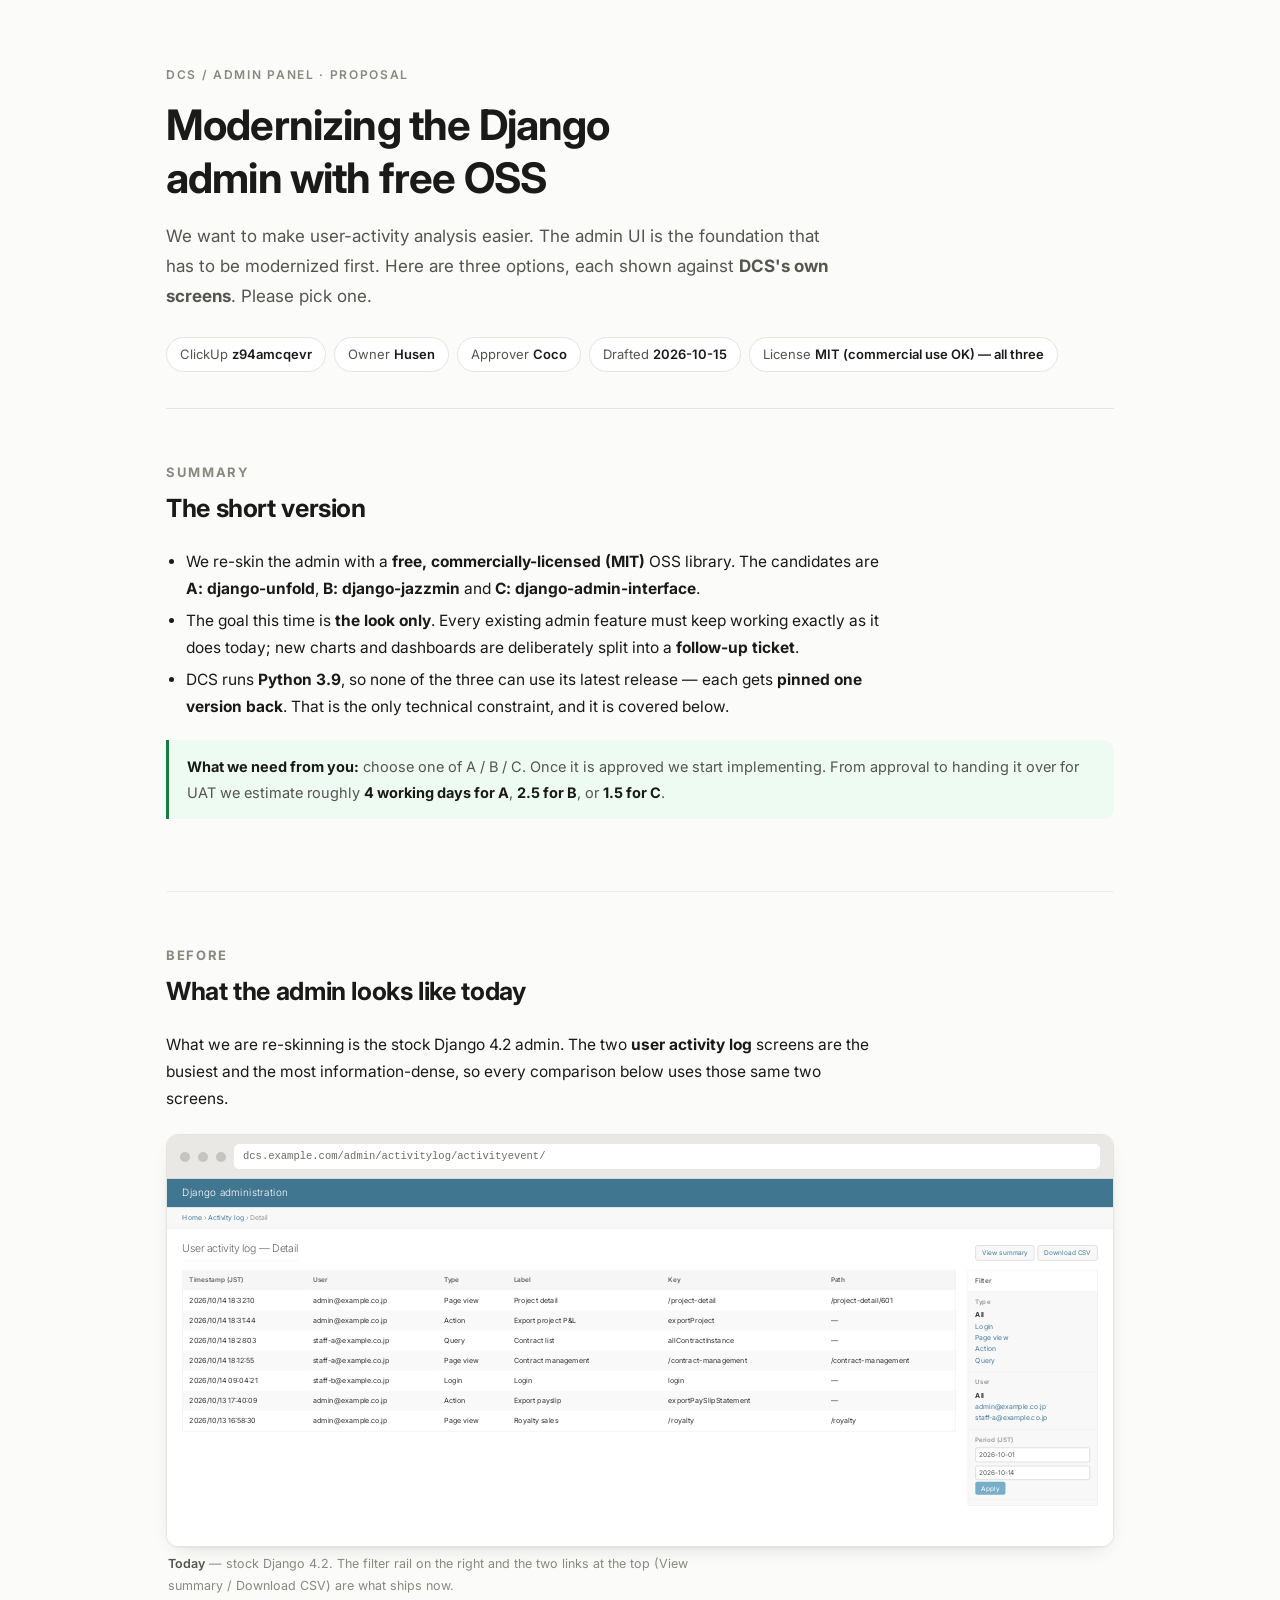
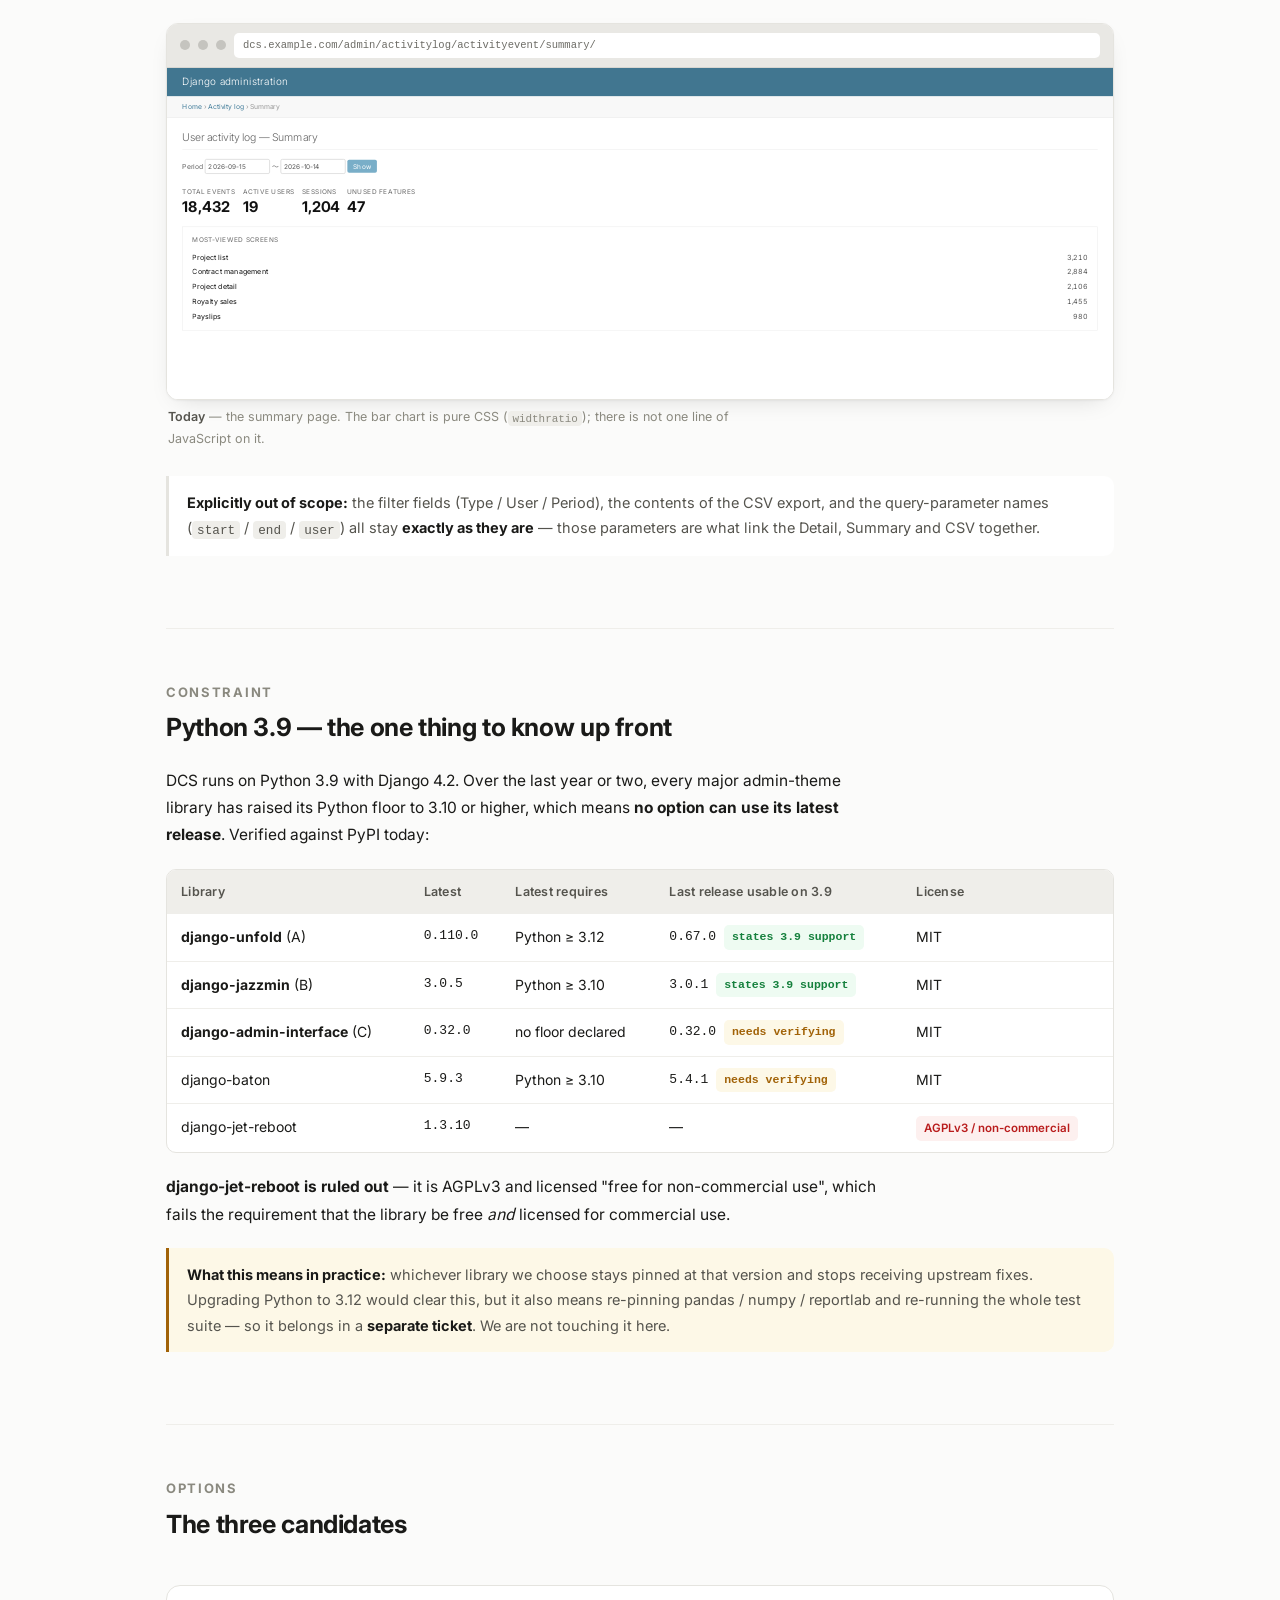
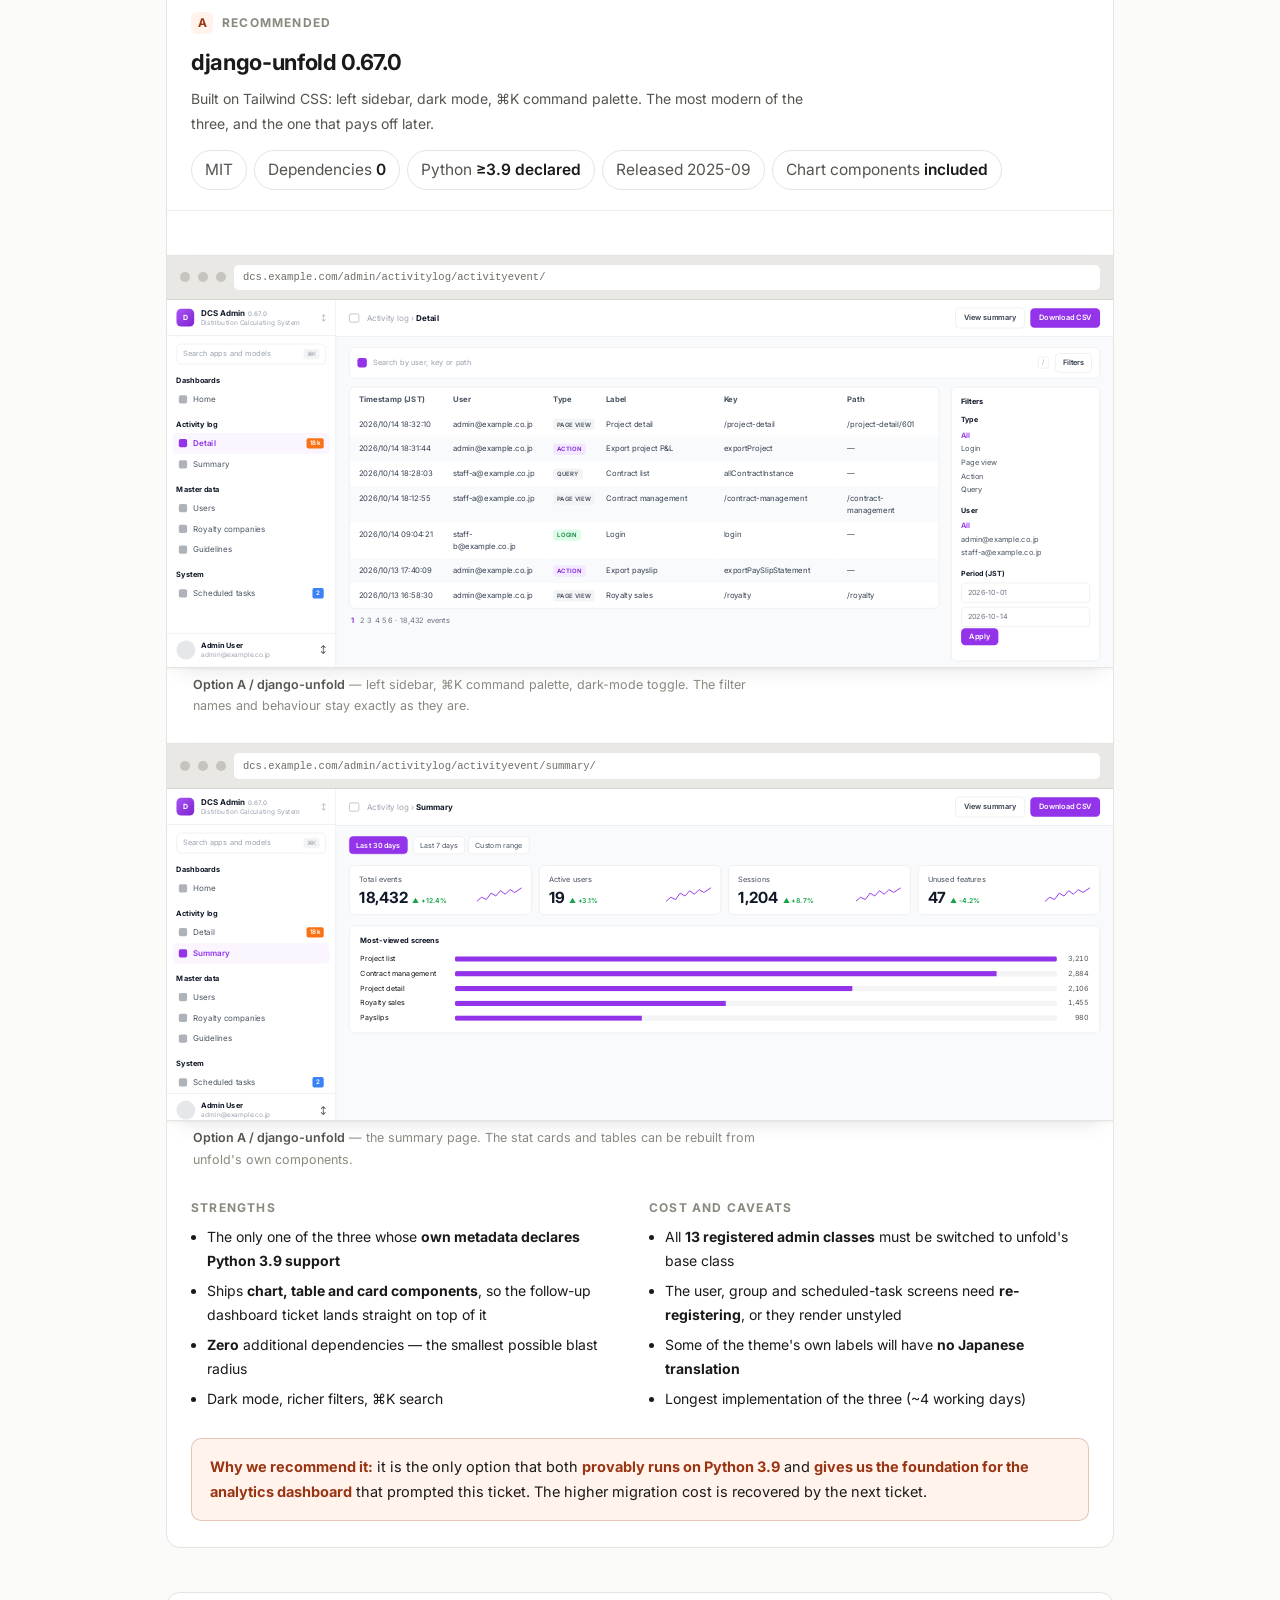
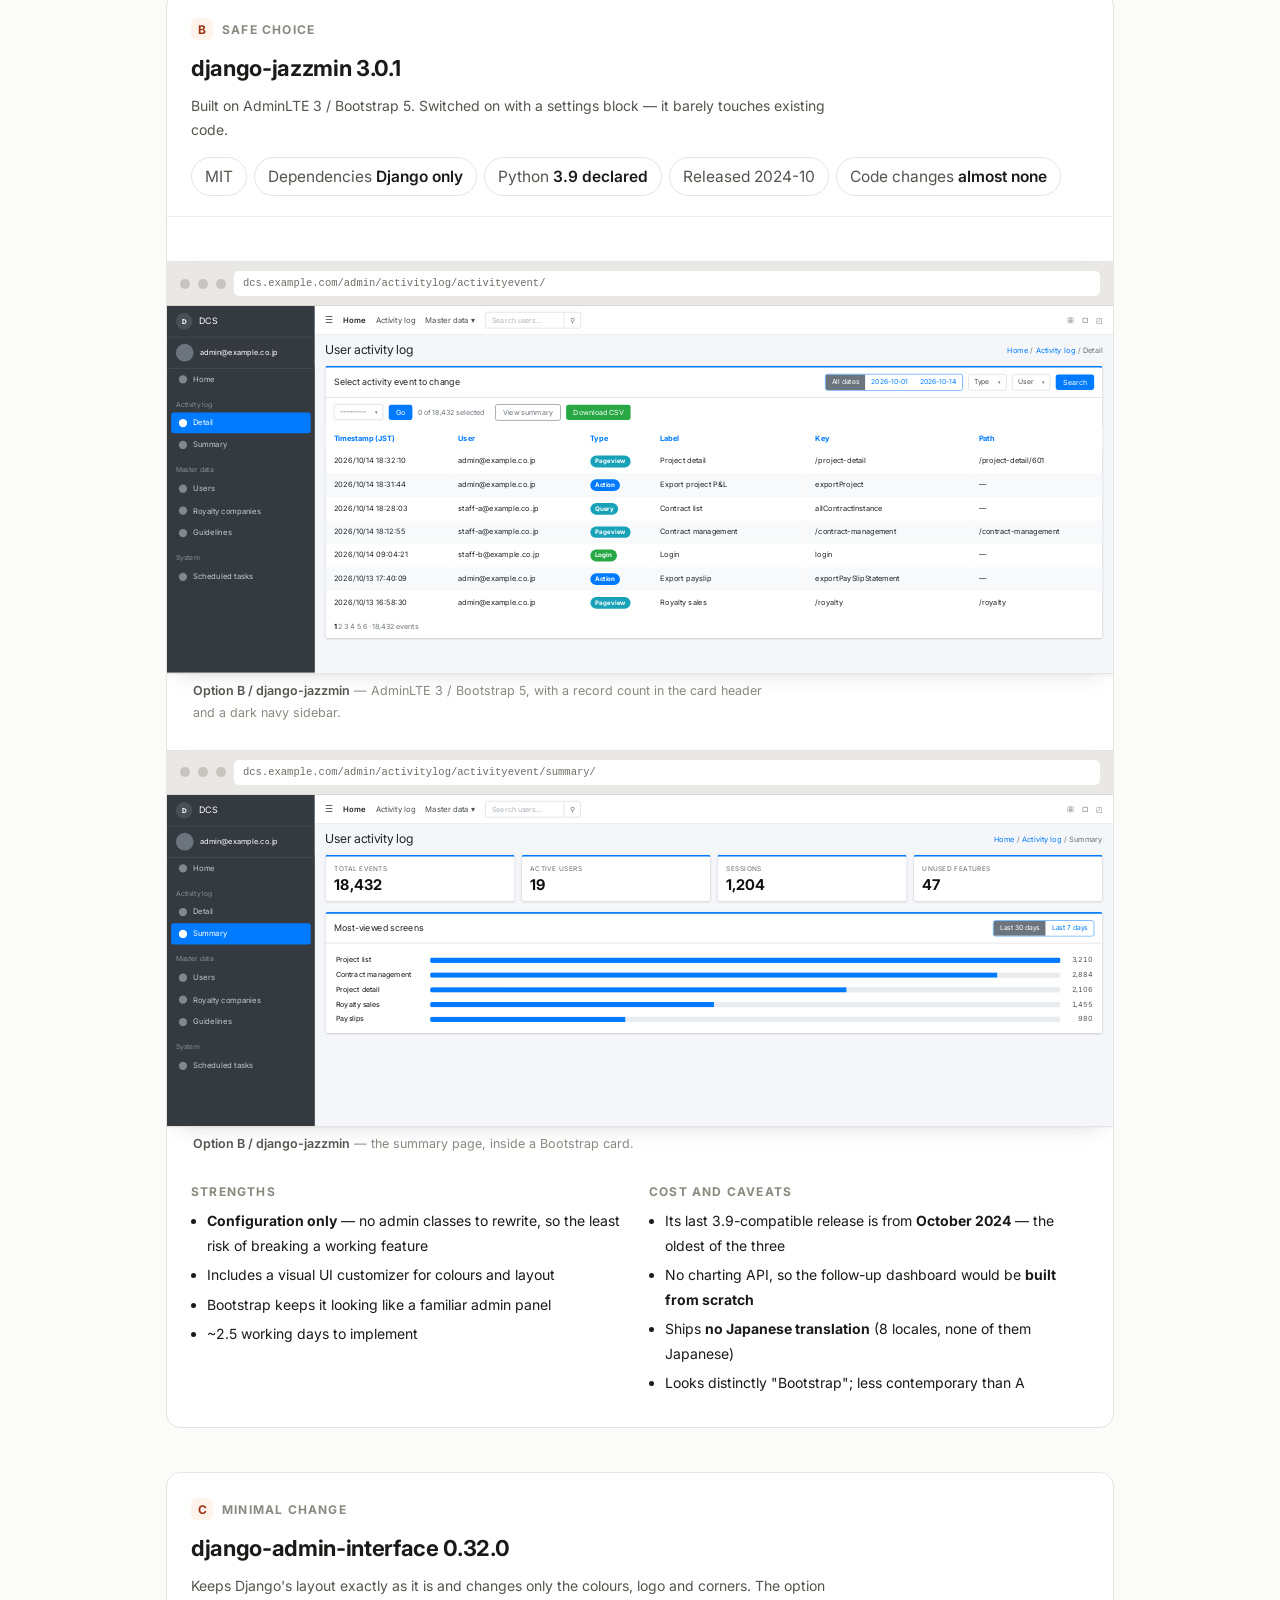
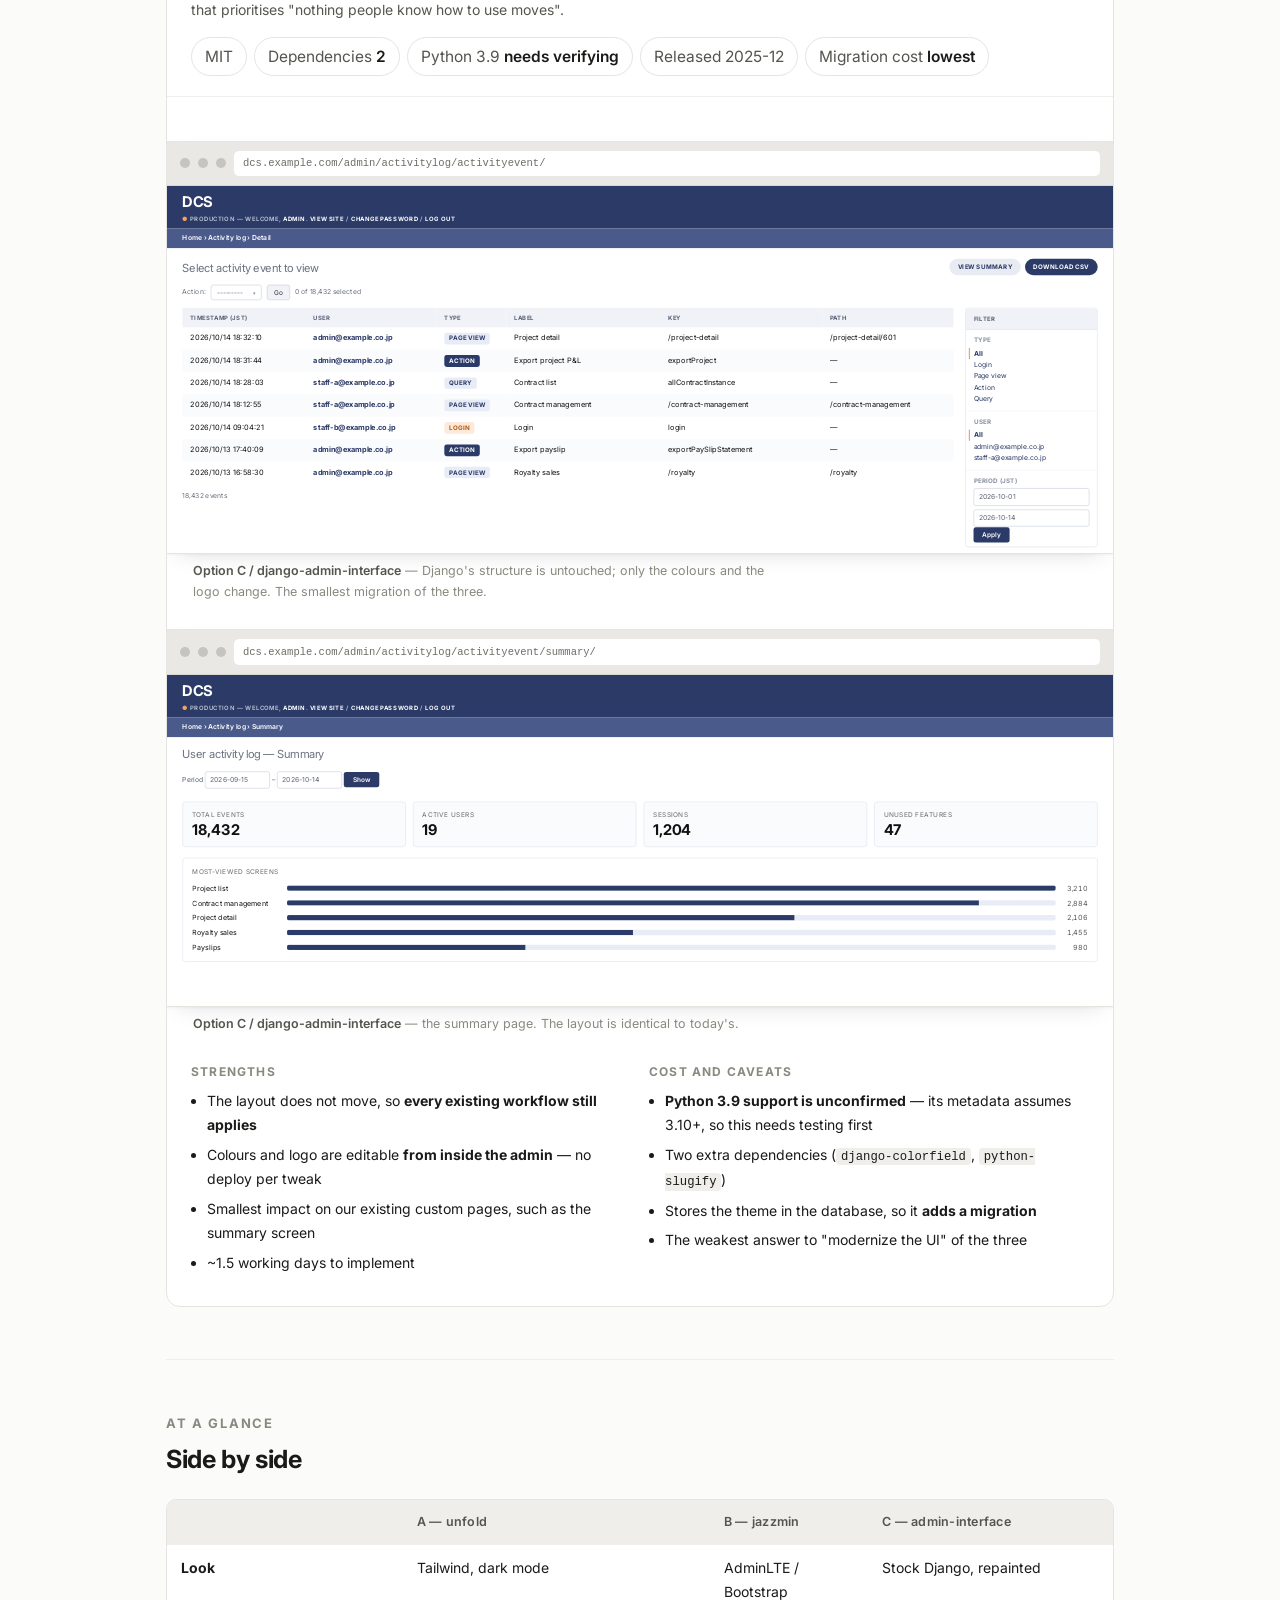
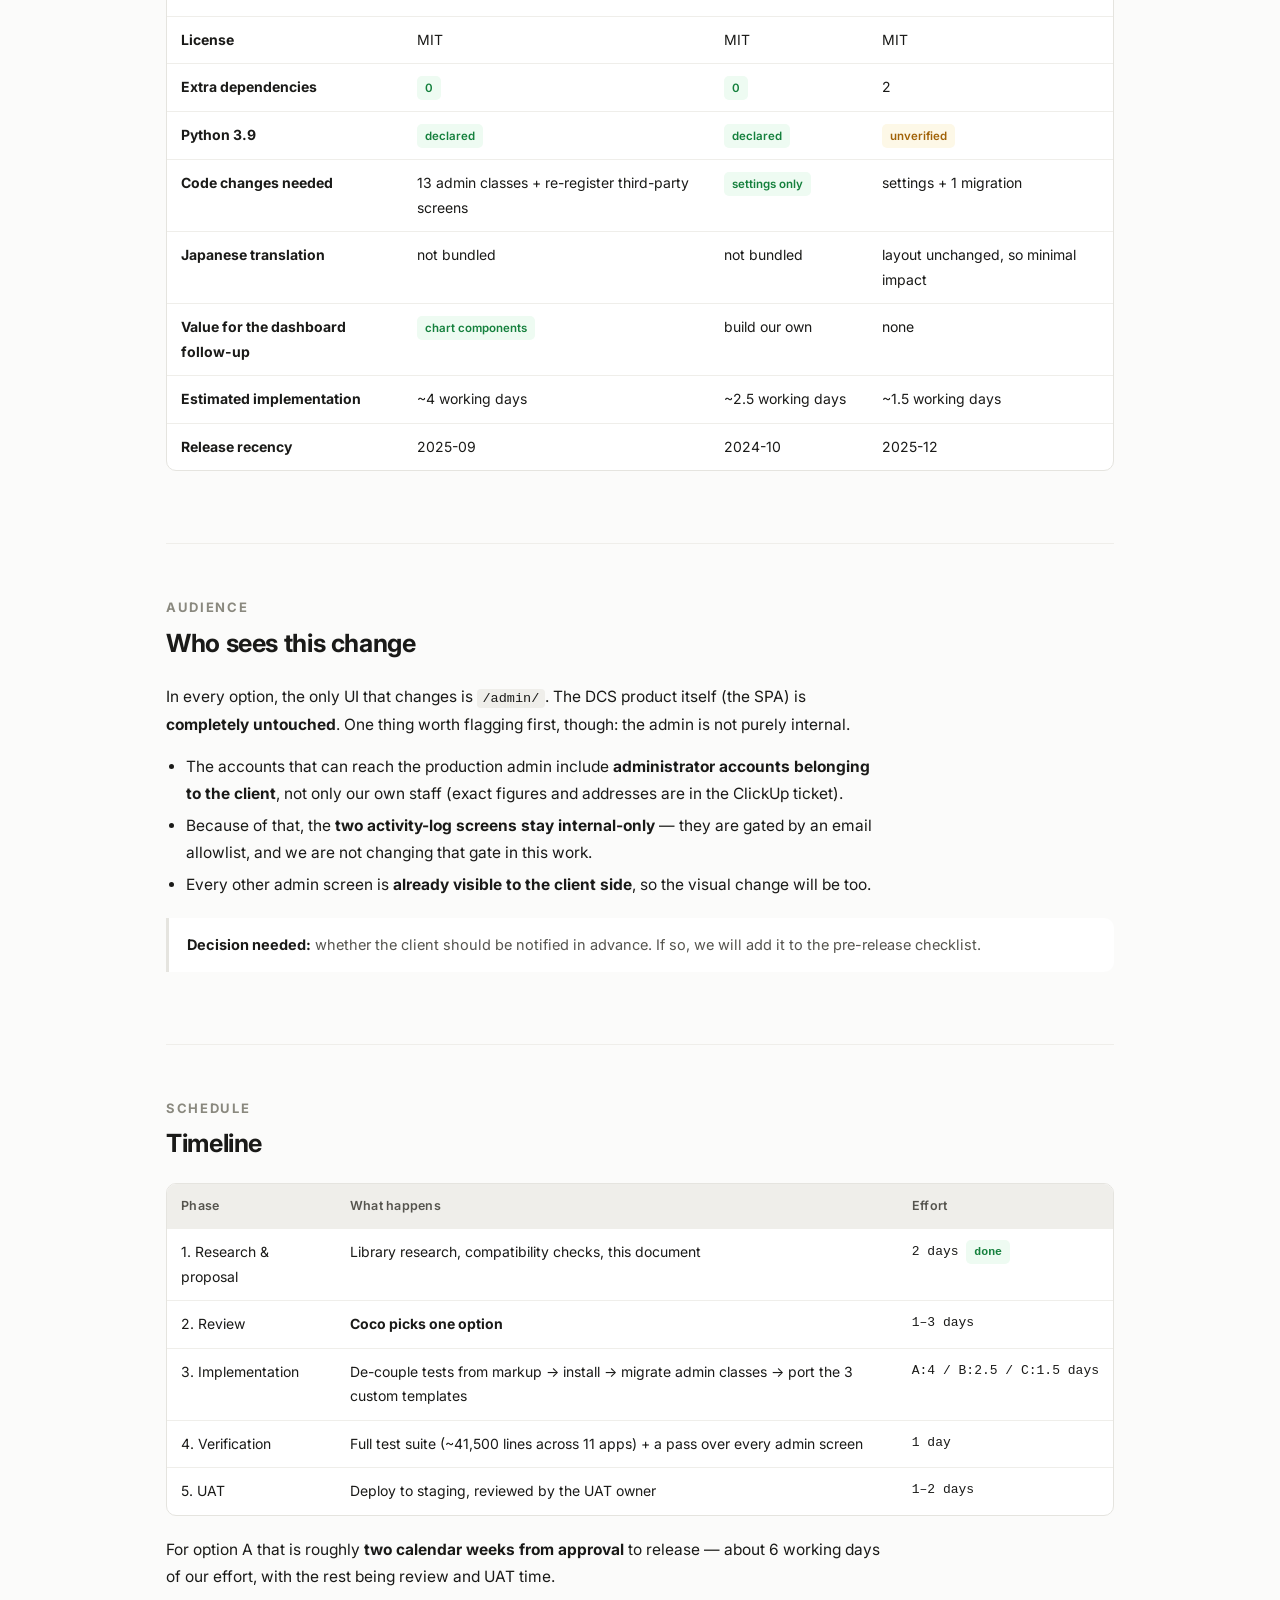
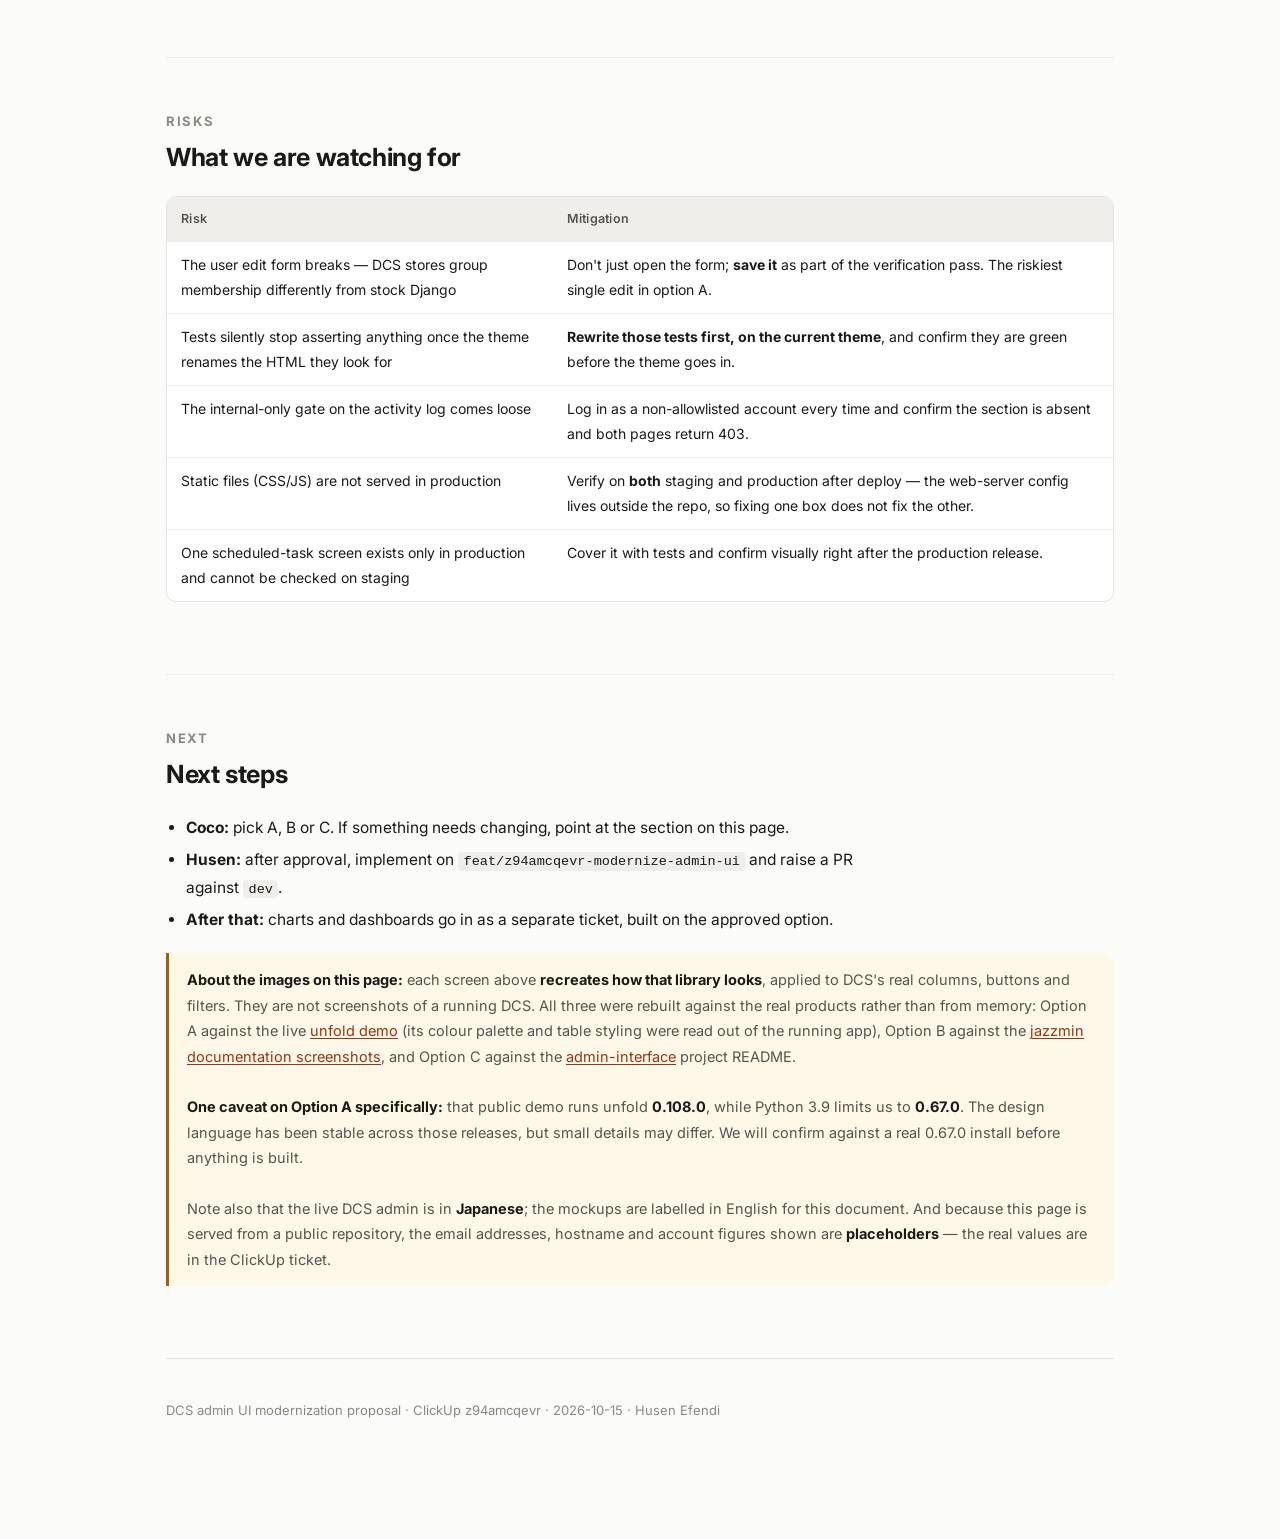
==== commit f2316332: "Rebuild all three mockups against the real products The mockups were drawn from an impression of eac" ====
--- a/index.html
+++ b/index.html
@@ -72,12 +72,12 @@
 
 /* ---- tables ---- */
 .tscroll{overflow-x:auto;margin:20px 0;border:1px solid var(--line);border-radius:var(--radius);background:var(--panel)}
-table{width:100%;border-collapse:collapse;font-size:14px;min-width:560px}
-th,td{text-align:left;padding:11px 14px;border-bottom:1px solid var(--line-2);vertical-align:top}
-thead th{background:var(--line-2);font-weight:600;font-size:12.5px;color:var(--ink-2);
+.tscroll table{width:100%;border-collapse:collapse;font-size:14px;min-width:560px}
+.tscroll th,.tscroll td{text-align:left;padding:11px 14px;border-bottom:1px solid var(--line-2);vertical-align:top}
+.tscroll thead th{background:var(--line-2);font-weight:600;font-size:12.5px;color:var(--ink-2);
   letter-spacing:.02em;white-space:nowrap}
-tbody tr:last-child td{border-bottom:0}
-td.num{font-family:var(--mono);font-size:13px;white-space:nowrap}
+.tscroll tbody tr:last-child td{border-bottom:0}
+.tscroll td.num{font-family:var(--mono);font-size:13px;white-space:nowrap}
 .tag{display:inline-block;font-size:11.5px;font-weight:600;padding:2px 8px;border-radius:5px;white-space:nowrap}
 .tag.ok{background:var(--ok-soft);color:var(--ok)}
 .tag.warn{background:var(--warn-soft);color:var(--warn)}
@@ -120,7 +120,7 @@
 
 /* the mock viewport: fixed design width, scaled down so layout never reflows */
 .vp{width:100%;overflow:hidden;background:#fff}
-.vp > .inner{width:1440px;transform-origin:0 0;font-size:13px;line-height:1.5;
+.vp > .inner{width:1600px;transform-origin:0 0;font-size:13px;line-height:1.5;
   font-family:'Inter','Noto Sans JP',-apple-system,sans-serif;color:#111}
 /* scale is set per-breakpoint via --s */
 /* --s is measured per element by the script at the end of <body>; this is the
@@ -138,16 +138,15 @@
    leaks into the page chrome. Four skins: stock / A / B / C.
    =========================================================== */
 .vp .inner *{box-sizing:border-box}
-.vp .inner table{min-width:0;border-collapse:collapse;width:100%}
-.vp .inner th,.vp .inner td{padding:0;border:0;font-size:inherit;background:none;white-space:normal;word-break:break-word}
-.vp .inner table{table-layout:fixed}
-.vp .inner th:first-child,.vp .inner td:first-child{white-space:nowrap;width:17%}
-.vp .inner th:nth-child(2),.vp .inner td:nth-child(2){width:19%}
-.vp .inner th:nth-child(3),.vp .inner td:nth-child(3){width:10%}
+.vp .inner table{min-width:0;border-collapse:collapse;width:100%;table-layout:fixed}
+.vp .inner th,.vp .inner td{text-align:left;vertical-align:top;border:0;
+  white-space:normal;overflow-wrap:break-word}
+.vp .inner th:first-child,.vp .inner td:first-child{white-space:nowrap;width:16%}
+.vp .inner th:nth-child(2),.vp .inner td:nth-child(2){width:17%}
+.vp .inner th:nth-child(3),.vp .inner td:nth-child(3){width:9%}
 .vp .inner th:nth-child(4),.vp .inner td:nth-child(4){width:20%}
-.vp .inner th:nth-child(5),.vp .inner td:nth-child(5){width:19%}
-.vp .inner th:nth-child(6),.vp .inner td:nth-child(6){width:15%}
-.vp .inner thead th{letter-spacing:0;text-transform:none}
+.vp .inner th:nth-child(5),.vp .inner td:nth-child(5){width:21%}
+.vp .inner th:nth-child(6),.vp .inner td:nth-child(6){width:17%}
 .m-row{display:flex;height:100%}
 .m-main{flex:1;min-width:0;display:flex;flex-direction:column}
 .m-body{flex:1;padding:22px 26px;overflow:hidden}
@@ -156,6 +155,7 @@
 .m-hdrow .m-ttl{margin:0}
 .m-flex{display:flex;gap:20px;align-items:flex-start}
 .m-grow{flex:1;min-width:0}
+.m-pill{white-space:nowrap}
 .m-ico{display:inline-block;width:14px;height:14px;border-radius:3px;background:currentColor;
   opacity:.4;vertical-align:-2px;margin-right:9px;flex:none}
 .m-cards{display:flex;gap:12px;margin-bottom:18px}
@@ -193,139 +193,242 @@
   font-size:11px;margin-bottom:6px;color:#555;background:#fff}
 .sk-stock .m-btn{background:#79aec8;color:#fff;border:0;border-radius:3px;padding:4px 10px;font-size:11px}
 
-/* ---------- A: django-unfold (Tailwind) ---------- */
-.sk-unfold{background:#fafafa;font-family:"Inter","Noto Sans JP",sans-serif;color:#18181b}
-.sk-unfold .m-nav{width:238px;flex:none;background:#fff;border-right:1px solid #e4e4e7;padding:17px 13px}
-.sk-unfold .m-brand{display:flex;align-items:center;gap:9px;font-weight:700;font-size:14px;
-  padding:0 7px 17px;color:#18181b}
-.sk-unfold .m-brand .lg{width:25px;height:25px;border-radius:7px;background:#2563eb;color:#fff;
-  display:grid;place-items:center;font-size:11px;font-weight:700}
-.sk-unfold .m-grp{font-size:10px;letter-spacing:.09em;text-transform:uppercase;color:#a1a1aa;
-  font-weight:600;padding:13px 8px 6px}
-.sk-unfold .m-nl{display:flex;align-items:center;border-radius:7px;padding:7px 9px;font-size:12.5px;
-  color:#52525b;margin-bottom:1px}
-.sk-unfold .m-nl.on{background:#eff6ff;color:#1d4ed8;font-weight:600}
-.sk-unfold .m-nl.on .m-ico{opacity:.85}
-.sk-unfold .m-top{background:#fff;border-bottom:1px solid #e4e4e7;padding:11px 24px;display:flex;
-  align-items:center;gap:14px}
-.sk-unfold .m-search{flex:1;max-width:330px;background:#f4f4f5;border:1px solid #e4e4e7;border-radius:999px;
-  padding:6px 14px;font-size:11.5px;color:#a1a1aa}
-.sk-unfold .m-av{width:27px;height:27px;border-radius:50%;background:#e4e4e7;flex:none}
-.sk-unfold .m-moon{width:27px;height:27px;border-radius:7px;border:1px solid #e4e4e7;flex:none;margin-left:auto}
-.sk-unfold .m-crumb{font-size:11.5px;color:#a1a1aa;margin-bottom:5px}
-.sk-unfold .m-tools{display:flex;gap:8px;margin-bottom:15px}
-.sk-unfold .m-b1{background:#2563eb;color:#fff;border-radius:7px;padding:7px 14px;font-size:12px;font-weight:600}
-.sk-unfold .m-b2{background:#fff;border:1px solid #e4e4e7;color:#3f3f46;border-radius:7px;
-  padding:7px 14px;font-size:12px;font-weight:600}
-.sk-unfold .m-card{background:#fff;border:1px solid #e4e4e7;border-radius:11px;overflow:hidden}
-.sk-unfold thead th{font-size:10px;letter-spacing:.07em;text-transform:uppercase;color:#a1a1aa;
-  font-weight:600;padding:11px 15px;border-bottom:1px solid #f4f4f5}
-.sk-unfold td{padding:11px 15px;border-bottom:1px solid #f4f4f5;font-size:12.5px;color:#3f3f46}
+/* ---------- A: django-unfold (Tailwind) ----------
+   Rebuilt 2026-10-15 against the live demo at demo.unfoldadmin.com.
+   Palette taken from the running app's own CSS variables:
+   --color-primary-600 = Tailwind purple-600, --color-base-* = Tailwind gray.
+   Earlier version of this skin was guessed (blue, tiny uppercase headers,
+   top-bar search) and was wrong on all three counts.                     */
+.sk-unfold{background:#f8fafc;font-family:"Inter","Noto Sans JP",sans-serif;color:#111827}
+
+/* sidebar ------------------------------------------------------------- */
+.sk-unfold .m-nav{width:286px;flex:none;background:#fff;border-right:1px solid #e5e7eb;
+  display:flex;flex-direction:column;padding:0}
+.sk-unfold .m-brand{display:flex;align-items:center;gap:11px;padding:14px 16px;
+  border-bottom:1px solid #e5e7eb}
+.sk-unfold .m-brand .lg{width:30px;height:30px;border-radius:8px;flex:none;
+  background:linear-gradient(140deg,#a855f7,#7e22ce);color:#fff;display:grid;place-items:center;
+  font-size:12px;font-weight:700}
+.sk-unfold .m-brand .bt{flex:1;min-width:0;line-height:1.3}
+.sk-unfold .m-brand .bn{display:block;font-size:13.5px;font-weight:700;color:#111827;white-space:nowrap;overflow:hidden;text-overflow:ellipsis}
+.sk-unfold .m-brand .bn i{font-style:normal;font-size:10.5px;font-weight:500;color:#9ca3af;margin-left:5px}
+.sk-unfold .m-brand .bs{display:block;font-size:11px;color:#9ca3af;white-space:nowrap;overflow:hidden;text-overflow:ellipsis}
+.sk-unfold .m-brand .ch{color:#9ca3af;font-size:11px;flex:none}
+.sk-unfold .m-sbox{margin:13px 16px 4px;display:flex;align-items:center;gap:7px;
+  border:1px solid #e5e7eb;border-radius:8px;padding:7px 10px;font-size:12.5px;color:#9ca3af}
+.sk-unfold .m-sbox .kbd{margin-left:auto;font-size:10px;color:#9ca3af;background:#f3f4f6;
+  border-radius:4px;padding:1px 5px}
+.sk-unfold .m-grp{font-size:12.5px;font-weight:700;color:#111827;padding:15px 16px 5px}
+.sk-unfold .m-nl{display:flex;align-items:center;gap:10px;padding:7px 10px;margin:0 10px 1px;
+  font-size:13.5px;color:#4b5563;border-radius:7px}
+.sk-unfold .m-nl .m-ico{margin:0;opacity:.45}
+.sk-unfold .m-nl .nb{margin-left:auto;font-size:10.5px;font-weight:600;color:#fff;
+  background:#f97316;border-radius:3px;padding:1px 6px}
+.sk-unfold .m-nl .nb.b{background:#3b82f6}
+.sk-unfold .m-nl .ch{margin-left:auto;color:#9ca3af;font-size:10px}
+.sk-unfold .m-nl.on{background:#faf5ff;color:#9333ea;font-weight:600}
+.sk-unfold .m-nl.on .m-ico{opacity:1}
+.sk-unfold .m-me{margin-top:auto;display:flex;align-items:center;gap:10px;padding:12px 16px;
+  border-top:1px solid #e5e7eb}
+.sk-unfold .m-me .av{width:32px;height:32px;border-radius:50%;background:#e5e7eb;flex:none}
+.sk-unfold .m-me .mt{flex:1;min-width:0;line-height:1.3}
+.sk-unfold .m-me .mn{display:block;font-size:12.5px;font-weight:700;color:#111827}
+.sk-unfold .m-me .mm{display:block;font-size:11px;color:#9ca3af}
+
+/* top bar: a breadcrumb and actions — NOT a search field ---------------- */
+.sk-unfold .m-top{background:#fff;border-bottom:1px solid #e5e7eb;padding:13px 22px;
+  display:flex;align-items:center;gap:13px}
+.sk-unfold .m-tgl{width:17px;height:15px;border:1.5px solid #9ca3af;border-radius:3px;flex:none}
+.sk-unfold .m-bc{font-size:13.5px;color:#9ca3af}
+.sk-unfold .m-bc b{color:#111827;font-weight:700}
+.sk-unfold .m-acts{margin-left:auto;display:flex;align-items:center;gap:9px}
+.sk-unfold .m-b1{background:#9333ea;color:#fff;border-radius:7px;padding:7px 14px;
+  font-size:12.5px;font-weight:600}
+.sk-unfold .m-b2{background:#fff;border:1px solid #e5e7eb;color:#374151;border-radius:7px;
+  padding:7px 14px;font-size:12.5px;font-weight:600}
+.sk-unfold .m-body{padding:18px 22px}
+
+/* toolbar above the table ---------------------------------------------- */
+.sk-unfold .m-bar{background:#fff;border:1px solid #e5e7eb;border-radius:9px;padding:9px 13px;
+  display:flex;align-items:center;gap:11px;margin-bottom:14px}
+.sk-unfold .m-bar .cb{width:16px;height:16px;border-radius:4px;background:#9333ea;flex:none}
+.sk-unfold .m-bar .ph{font-size:12.5px;color:#9ca3af;flex:1}
+.sk-unfold .m-bar .sl{font-size:10.5px;color:#9ca3af;border:1px solid #e5e7eb;border-radius:4px;padding:1px 6px}
+.sk-unfold .m-bar .fb{font-size:12.5px;font-weight:600;color:#374151;border:1px solid #e5e7eb;
+  border-radius:7px;padding:6px 12px}
+
+/* table: bold dark headers, striped rows -------------------------------- */
+.sk-unfold .m-card{background:#fff;border:1px solid #e5e7eb;border-radius:9px;overflow:hidden}
+.sk-unfold thead th{font-size:13px;font-weight:700;color:#4b5563;padding:11px 15px;
+  border-bottom:1px solid #e5e7eb;text-transform:none;letter-spacing:0}
+.sk-unfold td{padding:11px 15px;font-size:13px;color:#374151;border-bottom:1px solid #f3f4f6}
+.sk-unfold tbody tr:nth-child(even){background:#f8fafc}
 .sk-unfold tbody tr:last-child td{border-bottom:0}
-.sk-unfold .m-pill{display:inline-block;background:#f4f4f5;color:#52525b;border-radius:999px;
-  padding:2px 9px;font-size:11px;font-weight:600}
-.sk-unfold .m-pill.b{background:#eff6ff;color:#1d4ed8}
-.sk-unfold .m-pill.g{background:#f0fdf4;color:#15803d}
-.sk-unfold .m-side{width:232px;flex:none;background:#fff;border:1px solid #e4e4e7;border-radius:11px;padding:15px}
-.sk-unfold .m-side h4{margin:0 0 12px;font-size:10px;letter-spacing:.08em;text-transform:uppercase;color:#a1a1aa}
-.sk-unfold .m-side .g{margin-bottom:14px}
-.sk-unfold .m-side .g b{display:block;font-size:11.5px;color:#3f3f46;margin-bottom:6px;font-weight:600}
-.sk-unfold .m-side .g a{display:block;color:#2563eb;text-decoration:none;padding:1.5px 0;font-size:11.5px}
-.sk-unfold .m-side .g a.on{font-weight:700;color:#18181b}
-.sk-unfold .m-in{display:block;width:100%;background:#fff;border:1px solid #e4e4e7;border-radius:7px;
-  padding:6px 10px;font-size:11.5px;color:#71717a;margin-bottom:7px}
-.sk-unfold .m-chipr{display:inline-block;background:#f4f4f5;border-radius:6px;padding:4px 9px;
-  font-size:11px;color:#52525b;margin:0 4px 4px 0}
-.sk-unfold .m-chipr.on{background:#2563eb;color:#fff;font-weight:600}
-.sk-unfold .m-stat{flex:1;background:#fff;border:1px solid #e4e4e7;border-radius:11px;padding:14px 16px}
-.sk-unfold .m-bt{background:#f4f4f5}.sk-unfold .m-bf{background:#2563eb}
-
-/* ---------- B: django-jazzmin (AdminLTE / Bootstrap) ---------- */
+.sk-unfold .m-pill{display:inline-block;background:#f3f4f6;color:#4b5563;border-radius:4px;
+  padding:2px 7px;font-size:10px;font-weight:600;text-transform:uppercase;letter-spacing:.03em}
+.sk-unfold .m-pill.b{background:#f3e8ff;color:#7e22ce}
+.sk-unfold .m-pill.g{background:#dcfce7;color:#15803d}
+.sk-unfold .m-pg{display:flex;align-items:center;gap:11px;padding:11px 3px 0;font-size:12.5px;color:#6b7280}
+.sk-unfold .m-pg b{color:#9333ea;font-weight:700}
+
+/* filter rail (what the Filters button reveals) ------------------------- */
+.sk-unfold .m-side{width:252px;flex:none;background:#fff;border:1px solid #e5e7eb;
+  border-radius:9px;padding:15px 16px}
+.sk-unfold .m-side h4{margin:0 0 13px;font-size:12.5px;font-weight:700;color:#111827}
+.sk-unfold .m-side .g{margin-bottom:15px}
+.sk-unfold .m-side .g b{display:block;font-size:12px;color:#111827;margin-bottom:6px;font-weight:700}
+.sk-unfold .m-side .g a{display:block;color:#4b5563;text-decoration:none;padding:2px 0;font-size:12.5px}
+.sk-unfold .m-side .g a.on{color:#9333ea;font-weight:600}
+.sk-unfold .m-in{display:block;width:100%;background:#fff;border:1px solid #e5e7eb;border-radius:7px;
+  padding:7px 10px;font-size:12px;color:#6b7280;margin-bottom:7px}
+.sk-unfold .m-chipr{display:inline-block;border:1px solid #e5e7eb;border-radius:7px;padding:5px 11px;
+  font-size:12px;color:#4b5563;margin:0 5px 5px 0;background:#fff}
+.sk-unfold .m-chipr.on{background:#9333ea;border-color:#9333ea;color:#fff;font-weight:600}
+
+/* stat cards with sparklines ------------------------------------------- */
+.sk-unfold .m-stat{flex:1;background:#fff;border:1px solid #e5e7eb;border-radius:9px;
+  padding:14px 16px;display:flex;align-items:flex-end;gap:10px}
+.sk-unfold .m-stat .sc{flex:1;min-width:0}
+.sk-unfold .m-stat .m-k{font-size:12.5px;color:#4b5563;text-transform:none;letter-spacing:0;opacity:1}
+.sk-unfold .m-stat .m-v{font-size:26px;font-weight:700;color:#111827;white-space:nowrap}
+.sk-unfold .m-stat .up{font-size:11.5px;color:#16a34a;font-weight:600;margin-left:7px}
+.sk-unfold .m-spark{flex:none;width:76px;height:34px}
+.sk-unfold .m-bt{background:#f3f4f6}
+.sk-unfold .m-bf{background:#9333ea}
+
+/* ---------- B: django-jazzmin (AdminLTE / Bootstrap) ----------
+   Rebuilt 2026-10-15 against the project's own documentation screenshots
+   (django-jazzmin.readthedocs.io/img/list_view.png and dashboard.png).
+   Key correction: jazzmin renders list_filter as INLINE DROPDOWNS in the
+   card header, not as Django's right-hand filter rail.                  */
 .sk-jazz{background:#f4f6f9;font-family:"Source Sans Pro","Noto Sans JP",sans-serif;color:#212529}
-.sk-jazz .m-nav{width:245px;flex:none;background:#343a40;color:#c2c7d0;padding:0}
-.sk-jazz .m-brand{display:flex;align-items:center;gap:10px;padding:13px 16px;font-size:15px;
-  font-weight:600;color:#fff;border-bottom:1px solid #4b545c}
-.sk-jazz .m-brand .lg{width:26px;height:26px;border-radius:50%;background:#007bff;display:grid;
-  place-items:center;font-size:11px;color:#fff;font-weight:700}
-.sk-jazz .m-user{display:flex;align-items:center;gap:10px;padding:12px 16px;border-bottom:1px solid #4b545c}
+
+/* sidebar -------------------------------------------------------------- */
+.sk-jazz .m-nav{width:250px;flex:none;background:#343a40;color:#c2c7d0;padding:0}
+.sk-jazz .m-brand{display:flex;align-items:center;gap:11px;padding:12px 15px;font-size:15px;
+  font-weight:400;color:#fff;border-bottom:1px solid #4b545c}
+.sk-jazz .m-brand .lg{width:28px;height:28px;border-radius:50%;background:#495057;display:grid;
+  place-items:center;font-size:11px;color:#fff;font-weight:700;flex:none}
+.sk-jazz .m-user{display:flex;align-items:center;gap:11px;padding:11px 15px;border-bottom:1px solid #4b545c}
 .sk-jazz .m-user .av{width:30px;height:30px;border-radius:50%;background:#6c757d;flex:none}
-.sk-jazz .m-user div{font-size:12px;color:#fff;overflow:hidden;text-overflow:ellipsis}
-.sk-jazz .m-grp{font-size:10.5px;letter-spacing:.04em;text-transform:uppercase;color:#869099;padding:13px 16px 5px}
-.sk-jazz .m-nl{display:flex;align-items:center;padding:8px 16px;font-size:12.5px;color:#c2c7d0;border-radius:4px;margin:0 7px 2px}
-.sk-jazz .m-nl.on{background:#007bff;color:#fff;font-weight:600}
-.sk-jazz .m-top{background:#fff;border-bottom:1px solid #dee2e6;padding:11px 20px;display:flex;align-items:center;gap:14px}
-.sk-jazz .m-top .t{font-size:12.5px;color:#495057}
-.sk-jazz .m-av{width:28px;height:28px;border-radius:50%;background:#dee2e6;margin-left:auto;flex:none}
-.sk-jazz .m-crumbbar{background:#fff;border-bottom:1px solid #dee2e6;padding:12px 20px;display:flex;
+.sk-jazz .m-user div{font-size:12.5px;color:#fff;overflow:hidden;text-overflow:ellipsis;white-space:nowrap}
+.sk-jazz .m-grp{font-size:11.5px;color:#869099;padding:14px 15px 5px}
+.sk-jazz .m-nl{display:flex;align-items:center;gap:10px;padding:8px 13px;font-size:13px;
+  color:#c2c7d0;border-radius:4px;margin:0 7px 2px}
+.sk-jazz .m-nl .m-ico{margin:0;border-radius:50%;opacity:.55}
+.sk-jazz .m-nl.on{background:#007bff;color:#fff;font-weight:400}
+.sk-jazz .m-nl.on .m-ico{opacity:1}
+
+/* white top navbar with horizontal links and a search box --------------- */
+.sk-jazz .m-top{background:#fff;border-bottom:1px solid #dee2e6;padding:10px 18px;
+  display:flex;align-items:center;gap:17px}
+.sk-jazz .m-top .bars{font-size:15px;color:#495057;flex:none}
+.sk-jazz .m-top .t{font-size:13px;color:#495057}
+.sk-jazz .m-top .t.on{color:#212529;font-weight:600}
+.sk-jazz .m-nsearch{display:flex;align-items:center;border:1px solid #ced4da;border-radius:4px;
+  overflow:hidden;font-size:12px}
+.sk-jazz .m-nsearch span{padding:4px 10px;color:#adb5bd;width:132px}
+.sk-jazz .m-nsearch i{font-style:normal;padding:4px 9px;border-left:1px solid #ced4da;color:#6c757d}
+.sk-jazz .m-top .icons{margin-left:auto;display:flex;gap:13px;color:#6c757d;font-size:12px}
+
+/* page header: title left, breadcrumbs right --------------------------- */
+.sk-jazz .m-crumbbar{background:#f4f6f9;padding:13px 18px;display:flex;
   align-items:center;justify-content:space-between}
-.sk-jazz .m-crumbbar h1{margin:0;font-size:20px;font-weight:400;color:#212529}
-.sk-jazz .m-crumbbar .c{font-size:12px;color:#6c757d}
+.sk-jazz .m-crumbbar h1{margin:0;font-size:21px;font-weight:400;color:#212529}
+.sk-jazz .m-crumbbar .c{font-size:12.5px;color:#6c757d}
 .sk-jazz .m-crumbbar .c a{color:#007bff;text-decoration:none}
-.sk-jazz .m-body{padding:18px 20px}
-.sk-jazz .m-card{background:#fff;border-radius:4px;box-shadow:0 0 1px rgba(0,0,0,.125),0 1px 3px rgba(0,0,0,.2)}
-.sk-jazz .m-ch{display:flex;align-items:center;justify-content:space-between;
-  padding:11px 15px;border-bottom:1px solid rgba(0,0,0,.125)}
-.sk-jazz .m-ch h3{margin:0;font-size:15px;font-weight:400;color:#212529}
-.sk-jazz .m-b1{background:#007bff;color:#fff;border-radius:4px;padding:5px 12px;font-size:12px}
-.sk-jazz .m-b2{background:#fff;border:1px solid #6c757d;color:#6c757d;border-radius:4px;padding:5px 12px;font-size:12px}
-.sk-jazz thead th{background:#f8f9fa;font-size:11.5px;font-weight:600;color:#495057;
-  padding:9px 14px;border-bottom:2px solid #dee2e6}
-.sk-jazz td{padding:9px 14px;border-top:1px solid #dee2e6;font-size:12.5px;color:#212529}
-.sk-jazz tbody tr:nth-child(odd){background:rgba(0,0,0,.025)}
+.sk-jazz .m-body{padding:0 18px 18px}
+
+/* card with the blue top accent --------------------------------------- */
+.sk-jazz .m-card{background:#fff;border-radius:4px;border-top:3px solid #007bff;
+  box-shadow:0 0 1px rgba(0,0,0,.125),0 1px 3px rgba(0,0,0,.2)}
+.sk-jazz .m-ch{display:flex;align-items:center;gap:9px;padding:11px 14px;
+  border-bottom:1px solid rgba(0,0,0,.125);flex-wrap:nowrap}
+.sk-jazz .m-ch h3{margin:0;font-size:15px;font-weight:400;color:#212529;flex:none}
+.sk-jazz .m-ch .sp{margin-left:auto}
+.sk-jazz .m-seg{display:flex;border-radius:4px;overflow:hidden;border:1px solid #007bff;flex:none}
+.sk-jazz .m-seg span{font-size:11.5px;padding:4px 10px;color:#007bff;background:#fff}
+.sk-jazz .m-seg span.on{background:#6c757d;color:#fff;border-color:#6c757d}
+.sk-jazz .m-sel{border:1px solid #ced4da;border-radius:4px;padding:4px 9px;font-size:11.5px;
+  color:#495057;background:#fff;flex:none}
+.sk-jazz .m-sel i{font-style:normal;margin-left:14px;color:#6c757d;font-size:9px}
+.sk-jazz .m-b1{background:#007bff;color:#fff;border-radius:4px;padding:4px 12px;font-size:12px;flex:none}
+.sk-jazz .m-b2{background:#fff;border:1px solid #6c757d;color:#6c757d;border-radius:4px;
+  padding:4px 12px;font-size:12px;flex:none}
+.sk-jazz .m-bg{background:#28a745;color:#fff;border-radius:4px;padding:4px 12px;font-size:12px;flex:none}
+.sk-jazz .m-act{display:flex;align-items:center;gap:9px;padding:11px 14px;font-size:12px;color:#6c757d}
+
+/* table: blue bold headers, striped rows ------------------------------- */
+.sk-jazz thead th{background:#fff;font-size:12.5px;font-weight:700;color:#007bff;
+  padding:10px 14px;border-bottom:1px solid #dee2e6}
+.sk-jazz td{padding:10px 14px;border-top:1px solid #dee2e6;font-size:12.5px;color:#212529}
+.sk-jazz tbody tr:nth-child(even){background:#f8f9fa}
 .sk-jazz .m-pill{display:inline-block;border-radius:10rem;padding:2px 8px;font-size:10.5px;
   font-weight:700;background:#17a2b8;color:#fff}
-.sk-jazz .m-pill.b{background:#007bff}.sk-jazz .m-pill.g{background:#28a745}
-.sk-jazz .m-side{width:228px;flex:none}
-.sk-jazz .m-side .m-card{margin-bottom:0}
-.sk-jazz .m-side h4{margin:0;padding:11px 14px;font-size:13px;font-weight:400;
-  border-bottom:1px solid rgba(0,0,0,.125);color:#212529}
-.sk-jazz .m-side .g{padding:11px 14px;border-bottom:1px solid rgba(0,0,0,.075);font-size:12px}
-.sk-jazz .m-side .g b{display:block;font-size:11px;color:#6c757d;font-weight:600;margin-bottom:6px}
-.sk-jazz .m-side .g a{display:block;color:#007bff;text-decoration:none;padding:1px 0}
-.sk-jazz .m-side .g a.on{font-weight:700;color:#212529}
-.sk-jazz .m-in{display:block;width:100%;border:1px solid #ced4da;border-radius:4px;padding:5px 9px;
-  font-size:11.5px;margin-bottom:7px;color:#495057;background:#fff}
+.sk-jazz .m-pill.b{background:#007bff}
+.sk-jazz .m-pill.g{background:#28a745}
+.sk-jazz .m-pg{padding:11px 14px;font-size:12px;color:#6c757d}
+.sk-jazz .m-pg b{color:#212529}
 .sk-jazz .m-stat{flex:1;background:#fff;border-radius:4px;padding:13px 15px;
-  box-shadow:0 0 1px rgba(0,0,0,.125),0 1px 3px rgba(0,0,0,.2);border-left:3px solid #007bff}
-.sk-jazz .m-bt{background:#e9ecef}.sk-jazz .m-bf{background:#007bff}
-
-/* ---------- C: django-admin-interface (stock structure, repainted) ---------- */
+  box-shadow:0 0 1px rgba(0,0,0,.125),0 1px 3px rgba(0,0,0,.2);border-top:3px solid #007bff}
+.sk-jazz .m-bt{background:#e9ecef}
+.sk-jazz .m-bf{background:#007bff}
+
+/* ---------- C: django-admin-interface (stock structure, repainted) ----------
+   Rebuilt 2026-10-15 against the project's own README screencast. Its
+   signature is a TWO-TONE header: a brand bar carrying a large wordmark and a
+   small user-tools row, then a breadcrumb bar in a lighter tint of the same
+   colour with white text. Table headers stay uppercase as in stock Django,
+   and the right-hand filter rail is kept (unlike jazzmin).                  */
 .sk-ai{background:#fff;font-family:"Noto Sans JP","Helvetica Neue",sans-serif;color:#2c3038}
-.sk-ai .m-top{background:#2b3a67;color:#fff;padding:12px 26px;display:flex;align-items:center;gap:11px}
-.sk-ai .m-top .lg{width:24px;height:24px;border-radius:6px;background:#f4a261;color:#2b3a67;
-  display:grid;place-items:center;font-size:11px;font-weight:700}
-.sk-ai .m-top .n{font-size:16px;font-weight:600;letter-spacing:.2px}
-.sk-ai .m-top .r{margin-left:auto;font-size:11.5px;opacity:.85}
-.sk-ai .m-crumb{background:#f0f2f7;border-bottom:1px solid #dfe3ec;padding:9px 26px;font-size:11.5px;color:#7a8194}
-.sk-ai .m-crumb a{color:#2b3a67;text-decoration:none;font-weight:500}
-.sk-ai .m-ttl{font-size:19px;font-weight:600;color:#2c3038;border-bottom:2px solid #f4a261;
-  padding-bottom:8px;display:inline-block}
+.sk-ai .m-top{background:#2b3a67;color:#fff;padding:13px 26px 9px}
+.sk-ai .m-top .n{font-size:25px;font-weight:700;letter-spacing:-.5px;display:block;line-height:1.1}
+.sk-ai .m-top .ut{display:block;margin-top:7px;font-size:10px;letter-spacing:.07em;
+  text-transform:uppercase;color:rgba(255,255,255,.72);font-weight:600}
+.sk-ai .m-top .ut .dot{color:#f4a261}
+.sk-ai .m-top .ut b{color:#fff;font-weight:700}
+.sk-ai .m-crumb{background:#4a5a8a;padding:8px 26px;font-size:11.5px;color:#fff;font-weight:600}
+.sk-ai .m-crumb a{color:#fff;text-decoration:none}
+.sk-ai .m-body{padding:18px 26px}
+.sk-ai .m-ttl{font-size:19px;font-weight:400;color:#6b7280}
 .sk-ai .m-tools{flex:none}
-.sk-ai .m-tools a{display:inline-block;background:#2b3a67;border:0;color:#fff;font-size:11px;
-  padding:6px 13px;border-radius:5px;margin-left:6px;text-decoration:none;font-weight:500}
-.sk-ai .m-tools a.alt{background:#fff;border:1px solid #c8cedd;color:#2b3a67}
-.sk-ai .m-card{border:1px solid #dfe3ec;border-radius:7px;overflow:hidden}
-.sk-ai thead th{background:#f0f2f7;color:#5a6276;font-weight:600;font-size:11px;
-  padding:9px 13px;border-bottom:1px solid #dfe3ec}
+.sk-ai .m-tools a{display:inline-block;background:#e9ebf2;border:0;color:#2b3a67;font-size:10.5px;
+  padding:6px 14px;border-radius:999px;margin-left:7px;text-decoration:none;font-weight:700;
+  letter-spacing:.04em;text-transform:uppercase}
+.sk-ai .m-tools a.alt{background:#2b3a67;color:#fff}
+.sk-ai .m-act{display:flex;align-items:center;gap:9px;margin:4px 0 13px;font-size:11.5px;color:#6b7280}
+.sk-ai .m-sel{border:1px solid #c8cedd;border-radius:4px;padding:4px 9px;font-size:11px;
+  color:#5a6276;background:#fff}
+.sk-ai .m-sel i{font-style:normal;margin-left:16px;color:#8a91a3;font-size:9px}
+.sk-ai .m-gobtn{border:1px solid #c8cedd;border-radius:4px;padding:4px 11px;font-size:11px;
+  background:#f0f2f7;color:#2c3038}
+.sk-ai .m-card{border:0}
+.sk-ai thead th{background:#f0f2f7;color:#5a6276;font-weight:700;font-size:10px;
+  text-transform:uppercase;letter-spacing:.05em;padding:9px 13px;border-bottom:1px solid #dfe3ec}
 .sk-ai td{padding:9px 13px;border-bottom:1px solid #eef0f5;font-size:12.5px}
 .sk-ai tbody tr:nth-child(even){background:#fafbfd}
-.sk-ai tbody tr:last-child td{border-bottom:0}
+.sk-ai td:nth-child(2){color:#2b3a67;font-weight:700}
 .sk-ai .m-pill{display:inline-block;background:#e8ecf6;color:#2b3a67;border-radius:4px;
-  padding:2px 8px;font-size:11px;font-weight:600}
+  padding:2px 8px;font-size:10.5px;font-weight:700;text-transform:uppercase;letter-spacing:.03em}
 .sk-ai .m-pill.b{background:#2b3a67;color:#fff}
 .sk-ai .m-pill.g{background:#fdeadb;color:#b4580f}
-.sk-ai .m-side{width:224px;flex:none;border:1px solid #dfe3ec;border-radius:7px;overflow:hidden}
+.sk-ai .m-ft{display:flex;align-items:center;padding:12px 0 0;font-size:11.5px;color:#6b7280}
+.sk-ai .m-ft .m-btn{margin-left:auto}
+.sk-ai .m-side{width:224px;flex:none;border:1px solid #dfe3ec;border-radius:5px;overflow:hidden}
 .sk-ai .m-side h4{margin:0;padding:10px 13px;background:#f0f2f7;border-bottom:1px solid #dfe3ec;
-  font-size:11px;color:#5a6276;font-weight:600}
+  font-size:10px;color:#5a6276;font-weight:700;text-transform:uppercase;letter-spacing:.05em}
 .sk-ai .m-side .g{padding:10px 13px;border-bottom:1px solid #eef0f5;font-size:11.5px;color:#5a6276}
-.sk-ai .m-side .g b{display:block;font-size:10.5px;color:#8a91a3;font-weight:600;margin-bottom:5px}
+.sk-ai .m-side .g b{display:block;font-size:10.5px;color:#8a91a3;font-weight:700;margin-bottom:5px;
+  text-transform:uppercase;letter-spacing:.04em}
 .sk-ai .m-side .g a{display:block;color:#2b3a67;text-decoration:none;padding:1px 0}
 .sk-ai .m-side .g a.on{font-weight:700;border-left:2px solid #f4a261;padding-left:6px;margin-left:-8px}
-.sk-ai .m-in{display:block;width:100%;border:1px solid #c8cedd;border-radius:5px;padding:5px 8px;
+.sk-ai .m-in{display:block;width:100%;border:1px solid #c8cedd;border-radius:4px;padding:5px 8px;
   font-size:11.5px;margin-bottom:6px;color:#5a6276;background:#fff}
-.sk-ai .m-btn{background:#2b3a67;color:#fff;border:0;border-radius:5px;padding:5px 12px;font-size:11px}
-.sk-ai .m-stat{flex:1;border:1px solid #dfe3ec;border-radius:7px;padding:13px 15px;background:#fafbfd}
-.sk-ai .m-bt{background:#e8ecf6}.sk-ai .m-bf{background:#2b3a67}
+.sk-ai .m-btn{background:#2b3a67;color:#fff;border:0;border-radius:4px;padding:6px 15px;
+  font-size:11px;font-weight:600}
+.sk-ai .m-stat{flex:1;border:1px solid #dfe3ec;border-radius:5px;padding:13px 15px;background:#fafbfd}
+.sk-ai .m-bt{background:#e8ecf6}
+.sk-ai .m-bf{background:#2b3a67}
 
 </style>
 </head>
@@ -448,32 +551,47 @@
       <div class="shot"><div class="bar"><i></i><i></i><i></i>
 <div class="url">dcs.example.com/admin/activitylog/activityevent/</div></div>
 <div class="vp h-list"><div class="inner sk-unfold"><div class="m-row"><div class="m-nav">
-<div class="m-brand"><span class="lg">D</span>DCS Admin</div><div class="m-nl"><i class="m-ico"></i>Home</div><div class="m-nl"><i class="m-ico"></i>Users</div><div class="m-nl on"><i class="m-ico"></i>Activity log — Detail</div><div class="m-nl"><i class="m-ico"></i>Activity log — Summary</div><div class="m-nl"><i class="m-ico"></i>Master data</div><div class="m-nl"><i class="m-ico"></i>Royalty companies</div><div class="m-nl"><i class="m-ico"></i>Guidelines</div><div class="m-nl"><i class="m-ico"></i>Scheduled tasks</div></div>
+<div class="m-brand"><span class="lg">D</span>
+<span class="bt"><span class="bn">DCS Admin<i>0.67.0</i></span><span class="bs">Distribution Calculating System</span></span>
+<span class="ch">&#8597;</span></div>
+<div class="m-sbox">Search apps and models<span class="kbd">&#8984;K</span></div>
+<div class="m-grp">Dashboards</div><div class="m-nl"><i class="m-ico"></i>Home</div><div class="m-grp">Activity log</div><div class="m-nl on"><i class="m-ico"></i>Detail<span class="nb">18k</span></div><div class="m-nl"><i class="m-ico"></i>Summary</div><div class="m-grp">Master data</div><div class="m-nl"><i class="m-ico"></i>Users</div><div class="m-nl"><i class="m-ico"></i>Royalty companies</div><div class="m-nl"><i class="m-ico"></i>Guidelines</div><div class="m-grp">System</div><div class="m-nl"><i class="m-ico"></i>Scheduled tasks<span class="nb b">2</span></div>
+<div class="m-me"><span class="av"></span>
+<span class="mt"><span class="mn">Admin User</span><span class="mm">admin@example.co.jp</span></span>
+<span class="ch">&#8597;</span></div>
+</div>
 <div class="m-main">
-<div class="m-top"><div class="m-search">Search… ⌘K</div><div class="m-moon"></div><div class="m-av"></div></div>
-<div class="m-body">
-<div class="m-crumb">Home / Activity log / Detail</div>
-<h1 class="m-ttl">User activity log — Detail</h1>
-<div class="m-tools"><span class="m-b1">View summary</span><span class="m-b2">Download CSV</span></div>
-<div class="m-flex"><div class="m-grow"><div class="m-card"><table><thead><tr><th>Timestamp (JST)</th><th>User</th><th>Type</th><th>Label</th><th>Key</th><th>Path</th></tr></thead><tbody><tr><td>2026/10/14 18:32:10</td><td>admin@example.co.jp</td><td><span class="m-pill ">Page view</span></td><td>Project detail</td><td>/project-detail</td><td>/project-detail/601</td></tr><tr><td>2026/10/14 18:31:44</td><td>admin@example.co.jp</td><td><span class="m-pill b">Action</span></td><td>Export project P&L</td><td>exportProject</td><td>—</td></tr><tr><td>2026/10/14 18:28:03</td><td>staff-a@example.co.jp</td><td><span class="m-pill ">Query</span></td><td>Contract list</td><td>allContractInstance</td><td>—</td></tr><tr><td>2026/10/14 18:12:55</td><td>staff-a@example.co.jp</td><td><span class="m-pill ">Page view</span></td><td>Contract management</td><td>/contract-management</td><td>/contract-management</td></tr><tr><td>2026/10/14 09:04:21</td><td>staff-b@example.co.jp</td><td><span class="m-pill g">Login</span></td><td>Login</td><td>login</td><td>—</td></tr><tr><td>2026/10/13 17:40:09</td><td>admin@example.co.jp</td><td><span class="m-pill b">Action</span></td><td>Export payslip</td><td>exportPaySlipStatement</td><td>—</td></tr><tr><td>2026/10/13 16:58:30</td><td>admin@example.co.jp</td><td><span class="m-pill ">Page view</span></td><td>Royalty sales</td><td>/royalty</td><td>/royalty</td></tr></tbody></table></div></div>
-<div class="m-side"><h4>Filter</h4><div class="g"><b>Type</b><a class="on">All</a><a>Login</a><a>Page view</a><a>Action</a><a>Query</a></div><div class="g"><b>User</b><a class="on">All</a><a>admin@example.co.jp</a><a>staff-a@example.co.jp</a></div><div class="g"><b>Period (JST)</b><span class="m-in">2026-10-01</span><span class="m-in">2026-10-14</span><span class="m-b1">Apply</span></div></div></div>
-</div></div></div></div></div></div>
+<div class="m-top"><span class="m-tgl"></span>
+<span class="m-bc">Activity log &rsaquo; <b>Detail</b></span>
+<span class="m-acts"><span class="m-b2">View summary</span><span class="m-b1">Download CSV</span></span></div>
+<div class="m-body"><div class="m-bar"><span class="cb"></span>
+<span class="ph">Search by user, key or path</span><span class="sl">/</span>
+<span class="fb">Filters</span></div>
+<div class="m-flex"><div class="m-grow"><div class="m-card"><table><thead><tr><th>Timestamp (JST)</th><th>User</th><th>Type</th><th>Label</th><th>Key</th><th>Path</th></tr></thead><tbody><tr><td>2026/10/14 18:32:10</td><td>admin@example.co.jp</td><td><span class="m-pill ">Page view</span></td><td>Project detail</td><td>/project-detail</td><td>/project-detail/601</td></tr><tr><td>2026/10/14 18:31:44</td><td>admin@example.co.jp</td><td><span class="m-pill b">Action</span></td><td>Export project P&L</td><td>exportProject</td><td>—</td></tr><tr><td>2026/10/14 18:28:03</td><td>staff-a@example.co.jp</td><td><span class="m-pill ">Query</span></td><td>Contract list</td><td>allContractInstance</td><td>—</td></tr><tr><td>2026/10/14 18:12:55</td><td>staff-a@example.co.jp</td><td><span class="m-pill ">Page view</span></td><td>Contract management</td><td>/contract-management</td><td>/contract-management</td></tr><tr><td>2026/10/14 09:04:21</td><td>staff-b@example.co.jp</td><td><span class="m-pill g">Login</span></td><td>Login</td><td>login</td><td>—</td></tr><tr><td>2026/10/13 17:40:09</td><td>admin@example.co.jp</td><td><span class="m-pill b">Action</span></td><td>Export payslip</td><td>exportPaySlipStatement</td><td>—</td></tr><tr><td>2026/10/13 16:58:30</td><td>admin@example.co.jp</td><td><span class="m-pill ">Page view</span></td><td>Royalty sales</td><td>/royalty</td><td>/royalty</td></tr></tbody></table></div>
+<div class="m-pg"><b>1</b> 2 3 4 5 6 &middot; 18,432 events</div></div>
+<div class="m-side"><h4>Filters</h4><div class="g"><b>Type</b><a class="on">All</a><a>Login</a><a>Page view</a><a>Action</a><a>Query</a></div><div class="g"><b>User</b><a class="on">All</a><a>admin@example.co.jp</a><a>staff-a@example.co.jp</a></div><div class="g"><b>Period (JST)</b><span class="m-in">2026-10-01</span><span class="m-in">2026-10-14</span><span class="m-b1">Apply</span></div></div></div></div></div></div></div></div></div>
 <p class="cap"><b>Option A / django-unfold</b> — left sidebar, ⌘K command palette, dark-mode toggle. The filter names and behaviour stay exactly as they are.</p>
       <div class="shot"><div class="bar"><i></i><i></i><i></i>
 <div class="url">dcs.example.com/admin/activitylog/activityevent/summary/</div></div>
 <div class="vp h-sum"><div class="inner sk-unfold"><div class="m-row"><div class="m-nav">
-<div class="m-brand"><span class="lg">D</span>DCS Admin</div><div class="m-nl"><i class="m-ico"></i>Home</div><div class="m-nl"><i class="m-ico"></i>Users</div><div class="m-nl"><i class="m-ico"></i>Activity log — Detail</div><div class="m-nl on"><i class="m-ico"></i>Activity log — Summary</div><div class="m-nl"><i class="m-ico"></i>Master data</div><div class="m-nl"><i class="m-ico"></i>Royalty companies</div><div class="m-nl"><i class="m-ico"></i>Guidelines</div><div class="m-nl"><i class="m-ico"></i>Scheduled tasks</div></div>
+<div class="m-brand"><span class="lg">D</span>
+<span class="bt"><span class="bn">DCS Admin<i>0.67.0</i></span><span class="bs">Distribution Calculating System</span></span>
+<span class="ch">&#8597;</span></div>
+<div class="m-sbox">Search apps and models<span class="kbd">&#8984;K</span></div>
+<div class="m-grp">Dashboards</div><div class="m-nl"><i class="m-ico"></i>Home</div><div class="m-grp">Activity log</div><div class="m-nl"><i class="m-ico"></i>Detail<span class="nb">18k</span></div><div class="m-nl on"><i class="m-ico"></i>Summary</div><div class="m-grp">Master data</div><div class="m-nl"><i class="m-ico"></i>Users</div><div class="m-nl"><i class="m-ico"></i>Royalty companies</div><div class="m-nl"><i class="m-ico"></i>Guidelines</div><div class="m-grp">System</div><div class="m-nl"><i class="m-ico"></i>Scheduled tasks<span class="nb b">2</span></div>
+<div class="m-me"><span class="av"></span>
+<span class="mt"><span class="mn">Admin User</span><span class="mm">admin@example.co.jp</span></span>
+<span class="ch">&#8597;</span></div>
+</div>
 <div class="m-main">
-<div class="m-top"><div class="m-search">Search… ⌘K</div><div class="m-moon"></div><div class="m-av"></div></div>
-<div class="m-body">
-<div class="m-crumb">Home / Activity log / Summary</div>
-<h1 class="m-ttl">User activity log — Summary</h1>
-<div class="m-tools"><span class="m-chipr on">Last 30 days</span><span class="m-chipr">Last 7 days</span>
-<span class="m-chipr">Custom range</span></div>
-<div class="m-cards"><div class="m-stat"><div class="m-k">Total events</div><div class="m-v">18,432</div></div><div class="m-stat"><div class="m-k">Active users</div><div class="m-v">19</div></div><div class="m-stat"><div class="m-k">Sessions</div><div class="m-v">1,204</div></div><div class="m-stat"><div class="m-k">Unused features</div><div class="m-v">47</div></div></div>
-<div class="m-card" style="padding:17px 19px">
-<div class="m-k" style="margin-bottom:11px">Most-viewed screens</div><div class="m-bars"><div class="m-bl"><span>Project list</span><span class="m-bt"><span class="m-bf" style="width:100%"></span></span><span class="m-bn">3,210</span></div><div class="m-bl"><span>Contract management</span><span class="m-bt"><span class="m-bf" style="width:90%"></span></span><span class="m-bn">2,884</span></div><div class="m-bl"><span>Project detail</span><span class="m-bt"><span class="m-bf" style="width:66%"></span></span><span class="m-bn">2,106</span></div><div class="m-bl"><span>Royalty sales</span><span class="m-bt"><span class="m-bf" style="width:45%"></span></span><span class="m-bn">1,455</span></div><div class="m-bl"><span>Payslips</span><span class="m-bt"><span class="m-bf" style="width:31%"></span></span><span class="m-bn">980</span></div></div></div>
-</div></div></div></div></div></div>
+<div class="m-top"><span class="m-tgl"></span>
+<span class="m-bc">Activity log &rsaquo; <b>Summary</b></span>
+<span class="m-acts"><span class="m-b2">View summary</span><span class="m-b1">Download CSV</span></span></div>
+<div class="m-body"><div class="m-tools" style="margin-bottom:14px"><span class="m-chipr on">Last 30 days</span>
+<span class="m-chipr">Last 7 days</span><span class="m-chipr">Custom range</span></div>
+<div class="m-cards"><div class="m-stat"><span class="sc"><span class="m-k">Total events</span><div class="m-v">18,432<span class="up">&#9650; +12.4%</span></div></span><svg class="m-spark" viewBox="0 0 76 34" fill="none" preserveAspectRatio="none"><polyline points="0,26 8,19 16,23 24,12 32,17 40,8 48,14 56,6 64,11 76,3" stroke="#9333ea" stroke-width="1.6" fill="none"/></svg></div><div class="m-stat"><span class="sc"><span class="m-k">Active users</span><div class="m-v">19<span class="up">&#9650; +3.1%</span></div></span><svg class="m-spark" viewBox="0 0 76 34" fill="none" preserveAspectRatio="none"><polyline points="0,26 8,19 16,23 24,12 32,17 40,8 48,14 56,6 64,11 76,3" stroke="#9333ea" stroke-width="1.6" fill="none"/></svg></div><div class="m-stat"><span class="sc"><span class="m-k">Sessions</span><div class="m-v">1,204<span class="up">&#9650; +8.7%</span></div></span><svg class="m-spark" viewBox="0 0 76 34" fill="none" preserveAspectRatio="none"><polyline points="0,26 8,19 16,23 24,12 32,17 40,8 48,14 56,6 64,11 76,3" stroke="#9333ea" stroke-width="1.6" fill="none"/></svg></div><div class="m-stat"><span class="sc"><span class="m-k">Unused features</span><div class="m-v">47<span class="up">&#9650; -4.2%</span></div></span><svg class="m-spark" viewBox="0 0 76 34" fill="none" preserveAspectRatio="none"><polyline points="0,26 8,19 16,23 24,12 32,17 40,8 48,14 56,6 64,11 76,3" stroke="#9333ea" stroke-width="1.6" fill="none"/></svg></div></div>
+<div class="m-card" style="padding:16px 18px">
+<div style="font-size:12.5px;font-weight:700;color:#111827;margin-bottom:12px">Most-viewed screens</div><div class="m-bars"><div class="m-bl"><span>Project list</span><span class="m-bt"><span class="m-bf" style="width:100%"></span></span><span class="m-bn">3,210</span></div><div class="m-bl"><span>Contract management</span><span class="m-bt"><span class="m-bf" style="width:90%"></span></span><span class="m-bn">2,884</span></div><div class="m-bl"><span>Project detail</span><span class="m-bt"><span class="m-bf" style="width:66%"></span></span><span class="m-bn">2,106</span></div><div class="m-bl"><span>Royalty sales</span><span class="m-bt"><span class="m-bf" style="width:45%"></span></span><span class="m-bn">1,455</span></div><div class="m-bl"><span>Payslips</span><span class="m-bt"><span class="m-bf" style="width:31%"></span></span><span class="m-bn">980</span></div></div></div></div></div></div></div></div></div>
 <p class="cap"><b>Option A / django-unfold</b> — the summary page. The stat cards and tables can be rebuilt from unfold's own components.</p>
       <div class="pros">
         <div><h4>Strengths</h4><ul>
@@ -511,35 +629,43 @@
       <div class="shot"><div class="bar"><i></i><i></i><i></i>
 <div class="url">dcs.example.com/admin/activitylog/activityevent/</div></div>
 <div class="vp h-list"><div class="inner sk-jazz"><div class="m-row"><div class="m-nav">
-<div class="m-brand"><span class="lg">D</span>DCS Admin</div>
+<div class="m-brand"><span class="lg">D</span>DCS</div>
 <div class="m-user"><span class="av"></span><div>admin@example.co.jp</div></div>
-<div class="m-grp">Menu</div><div class="m-nl"><i class="m-ico"></i>Home</div><div class="m-nl"><i class="m-ico"></i>Users</div><div class="m-nl on"><i class="m-ico"></i>Activity log — Detail</div><div class="m-nl"><i class="m-ico"></i>Activity log — Summary</div><div class="m-nl"><i class="m-ico"></i>Master data</div><div class="m-nl"><i class="m-ico"></i>Royalty companies</div><div class="m-nl"><i class="m-ico"></i>Guidelines</div><div class="m-nl"><i class="m-ico"></i>Scheduled tasks</div></div>
+<div class="m-nl"><i class="m-ico"></i>Home</div><div class="m-grp">Activity log</div><div class="m-nl on"><i class="m-ico"></i>Detail</div><div class="m-nl"><i class="m-ico"></i>Summary</div><div class="m-grp">Master data</div><div class="m-nl"><i class="m-ico"></i>Users</div><div class="m-nl"><i class="m-ico"></i>Royalty companies</div><div class="m-nl"><i class="m-ico"></i>Guidelines</div><div class="m-grp">System</div><div class="m-nl"><i class="m-ico"></i>Scheduled tasks</div></div>
 <div class="m-main">
-<div class="m-top"><span class="t">Home</span><span class="t">View site</span><div class="m-av"></div></div>
-<div class="m-crumbbar"><h1>User activity log — Detail</h1>
-<div class="c"><a>Home</a> / <a>Activity log</a> / Detail</div></div>
-<div class="m-body">
-<div class="m-flex"><div class="m-grow"><div class="m-card">
-<div class="m-ch"><h3>Detail — 18,432 records</h3><div>
-<span class="m-b1">View summary</span> <span class="m-b2">Download CSV</span></div></div>
-<table><thead><tr><th>Timestamp (JST)</th><th>User</th><th>Type</th><th>Label</th><th>Key</th><th>Path</th></tr></thead><tbody><tr><td>2026/10/14 18:32:10</td><td>admin@example.co.jp</td><td><span class="m-pill ">Page view</span></td><td>Project detail</td><td>/project-detail</td><td>/project-detail/601</td></tr><tr><td>2026/10/14 18:31:44</td><td>admin@example.co.jp</td><td><span class="m-pill b">Action</span></td><td>Export project P&L</td><td>exportProject</td><td>—</td></tr><tr><td>2026/10/14 18:28:03</td><td>staff-a@example.co.jp</td><td><span class="m-pill ">Query</span></td><td>Contract list</td><td>allContractInstance</td><td>—</td></tr><tr><td>2026/10/14 18:12:55</td><td>staff-a@example.co.jp</td><td><span class="m-pill ">Page view</span></td><td>Contract management</td><td>/contract-management</td><td>/contract-management</td></tr><tr><td>2026/10/14 09:04:21</td><td>staff-b@example.co.jp</td><td><span class="m-pill g">Login</span></td><td>Login</td><td>login</td><td>—</td></tr><tr><td>2026/10/13 17:40:09</td><td>admin@example.co.jp</td><td><span class="m-pill b">Action</span></td><td>Export payslip</td><td>exportPaySlipStatement</td><td>—</td></tr><tr><td>2026/10/13 16:58:30</td><td>admin@example.co.jp</td><td><span class="m-pill ">Page view</span></td><td>Royalty sales</td><td>/royalty</td><td>/royalty</td></tr></tbody></table></div></div>
-<div class="m-side"><div class="m-card"><h4>Filter</h4><div class="g"><b>Type</b><a class="on">All</a><a>Login</a><a>Page view</a><a>Action</a><a>Query</a></div><div class="g"><b>User</b><a class="on">All</a><a>admin@example.co.jp</a><a>staff-a@example.co.jp</a></div><div class="g"><b>Period (JST)</b><span class="m-in">2026-10-01</span><span class="m-in">2026-10-14</span><span class="m-b1">Apply</span></div></div></div></div>
-</div></div></div></div></div></div>
+<div class="m-top"><span class="bars">&#9776;</span>
+<span class="t on">Home</span><span class="t">Activity log</span><span class="t">Master data &#9662;</span>
+<span class="m-nsearch"><span>Search users...</span><i>&#9906;</i></span>
+<span class="icons"><span>&#9638;</span><span>&#9634;</span><span>&#9712;</span></span></div>
+<div class="m-crumbbar"><h1>User activity log</h1><div class="c"><a>Home</a> / <a>Activity log</a> / Detail</div></div>
+<div class="m-body"><div class="m-card">
+<div class="m-ch"><h3>Select activity event to change</h3><span class="sp"></span>
+<span class="m-seg"><span class="on">All dates</span><span>2026-10-01</span><span>2026-10-14</span></span>
+<span class="m-sel">Type<i>&#9662;</i></span>
+<span class="m-sel">User<i>&#9662;</i></span>
+<span class="m-b1">Search</span></div>
+<div class="m-act"><span class="m-sel">---------<i>&#9662;</i></span><span class="m-b1">Go</span>
+<span>0 of 18,432 selected</span>
+<span class="sp"></span><span class="m-b2">View summary</span><span class="m-bg">Download CSV</span></div>
+<table><thead><tr><th>Timestamp (JST)</th><th>User</th><th>Type</th><th>Label</th><th>Key</th><th>Path</th></tr></thead><tbody><tr><td>2026/10/14 18:32:10</td><td>admin@example.co.jp</td><td><span class="m-pill ">Page view</span></td><td>Project detail</td><td>/project-detail</td><td>/project-detail/601</td></tr><tr><td>2026/10/14 18:31:44</td><td>admin@example.co.jp</td><td><span class="m-pill b">Action</span></td><td>Export project P&L</td><td>exportProject</td><td>—</td></tr><tr><td>2026/10/14 18:28:03</td><td>staff-a@example.co.jp</td><td><span class="m-pill ">Query</span></td><td>Contract list</td><td>allContractInstance</td><td>—</td></tr><tr><td>2026/10/14 18:12:55</td><td>staff-a@example.co.jp</td><td><span class="m-pill ">Page view</span></td><td>Contract management</td><td>/contract-management</td><td>/contract-management</td></tr><tr><td>2026/10/14 09:04:21</td><td>staff-b@example.co.jp</td><td><span class="m-pill g">Login</span></td><td>Login</td><td>login</td><td>—</td></tr><tr><td>2026/10/13 17:40:09</td><td>admin@example.co.jp</td><td><span class="m-pill b">Action</span></td><td>Export payslip</td><td>exportPaySlipStatement</td><td>—</td></tr><tr><td>2026/10/13 16:58:30</td><td>admin@example.co.jp</td><td><span class="m-pill ">Page view</span></td><td>Royalty sales</td><td>/royalty</td><td>/royalty</td></tr></tbody></table>
+<div class="m-pg"><b>1</b> 2 3 4 5 6 &middot; 18,432 events</div></div></div></div></div></div></div></div>
 <p class="cap"><b>Option B / django-jazzmin</b> — AdminLTE 3 / Bootstrap 5, with a record count in the card header and a dark navy sidebar.</p>
       <div class="shot"><div class="bar"><i></i><i></i><i></i>
 <div class="url">dcs.example.com/admin/activitylog/activityevent/summary/</div></div>
 <div class="vp h-sum"><div class="inner sk-jazz"><div class="m-row"><div class="m-nav">
-<div class="m-brand"><span class="lg">D</span>DCS Admin</div>
+<div class="m-brand"><span class="lg">D</span>DCS</div>
 <div class="m-user"><span class="av"></span><div>admin@example.co.jp</div></div>
-<div class="m-grp">Menu</div><div class="m-nl"><i class="m-ico"></i>Home</div><div class="m-nl"><i class="m-ico"></i>Users</div><div class="m-nl"><i class="m-ico"></i>Activity log — Detail</div><div class="m-nl on"><i class="m-ico"></i>Activity log — Summary</div><div class="m-nl"><i class="m-ico"></i>Master data</div><div class="m-nl"><i class="m-ico"></i>Royalty companies</div><div class="m-nl"><i class="m-ico"></i>Guidelines</div><div class="m-nl"><i class="m-ico"></i>Scheduled tasks</div></div>
+<div class="m-nl"><i class="m-ico"></i>Home</div><div class="m-grp">Activity log</div><div class="m-nl"><i class="m-ico"></i>Detail</div><div class="m-nl on"><i class="m-ico"></i>Summary</div><div class="m-grp">Master data</div><div class="m-nl"><i class="m-ico"></i>Users</div><div class="m-nl"><i class="m-ico"></i>Royalty companies</div><div class="m-nl"><i class="m-ico"></i>Guidelines</div><div class="m-grp">System</div><div class="m-nl"><i class="m-ico"></i>Scheduled tasks</div></div>
 <div class="m-main">
-<div class="m-top"><span class="t">Home</span><span class="t">View site</span><div class="m-av"></div></div>
-<div class="m-crumbbar"><h1>User activity log — Summary</h1>
-<div class="c"><a>Home</a> / <a>Activity log</a> / Summary</div></div>
+<div class="m-top"><span class="bars">&#9776;</span>
+<span class="t on">Home</span><span class="t">Activity log</span><span class="t">Master data &#9662;</span>
+<span class="m-nsearch"><span>Search users...</span><i>&#9906;</i></span>
+<span class="icons"><span>&#9638;</span><span>&#9634;</span><span>&#9712;</span></span></div>
+<div class="m-crumbbar"><h1>User activity log</h1><div class="c"><a>Home</a> / <a>Activity log</a> / Summary</div></div>
 <div class="m-body"><div class="m-cards"><div class="m-stat"><div class="m-k">Total events</div><div class="m-v">18,432</div></div><div class="m-stat"><div class="m-k">Active users</div><div class="m-v">19</div></div><div class="m-stat"><div class="m-k">Sessions</div><div class="m-v">1,204</div></div><div class="m-stat"><div class="m-k">Unused features</div><div class="m-v">47</div></div></div>
-<div class="m-card"><div class="m-ch"><h3>Most-viewed screens</h3><span class="m-b2">Last 30 days</span></div>
-<div style="padding:15px 17px"><div class="m-bars"><div class="m-bl"><span>Project list</span><span class="m-bt"><span class="m-bf" style="width:100%"></span></span><span class="m-bn">3,210</span></div><div class="m-bl"><span>Contract management</span><span class="m-bt"><span class="m-bf" style="width:90%"></span></span><span class="m-bn">2,884</span></div><div class="m-bl"><span>Project detail</span><span class="m-bt"><span class="m-bf" style="width:66%"></span></span><span class="m-bn">2,106</span></div><div class="m-bl"><span>Royalty sales</span><span class="m-bt"><span class="m-bf" style="width:45%"></span></span><span class="m-bn">1,455</span></div><div class="m-bl"><span>Payslips</span><span class="m-bt"><span class="m-bf" style="width:31%"></span></span><span class="m-bn">980</span></div></div></div></div>
-</div></div></div></div></div></div>
+<div class="m-card"><div class="m-ch"><h3>Most-viewed screens</h3><span class="sp"></span>
+<span class="m-seg"><span class="on">Last 30 days</span><span>Last 7 days</span></span></div>
+<div style="padding:15px 17px"><div class="m-bars"><div class="m-bl"><span>Project list</span><span class="m-bt"><span class="m-bf" style="width:100%"></span></span><span class="m-bn">3,210</span></div><div class="m-bl"><span>Contract management</span><span class="m-bt"><span class="m-bf" style="width:90%"></span></span><span class="m-bn">2,884</span></div><div class="m-bl"><span>Project detail</span><span class="m-bt"><span class="m-bf" style="width:66%"></span></span><span class="m-bn">2,106</span></div><div class="m-bl"><span>Royalty sales</span><span class="m-bt"><span class="m-bf" style="width:45%"></span></span><span class="m-bn">1,455</span></div><div class="m-bl"><span>Payslips</span><span class="m-bt"><span class="m-bf" style="width:31%"></span></span><span class="m-bn">980</span></div></div></div></div></div></div></div></div></div></div>
 <p class="cap"><b>Option B / django-jazzmin</b> — the summary page, inside a Bootstrap card.</p>
       <div class="pros">
         <div><h4>Strengths</h4><ul>
@@ -574,29 +700,35 @@
       <div class="shot"><div class="bar"><i></i><i></i><i></i>
 <div class="url">dcs.example.com/admin/activitylog/activityevent/</div></div>
 <div class="vp h-list"><div class="inner sk-ai"><div class="m-row"><div class="m-main">
-<div class="m-top"><span class="lg">D</span><span class="n">DCS Administration</span>
-<span class="r">admin@example.co.jp</span></div>
-<div class="m-crumb"><a>Home</a> › <a>Activity log</a> › Detail</div>
+<div class="m-top"><span class="n">DCS</span>
+<span class="ut"><span class="dot">&#9679;</span> PRODUCTION &mdash; WELCOME, <b>ADMIN</b>.
+<b>VIEW SITE</b> / <b>CHANGE PASSWORD</b> / <b>LOG OUT</b></span></div>
+<div class="m-crumb"><a>Home</a> &rsaquo; <a>Activity log</a> &rsaquo; Detail</div>
 <div class="m-body">
-<div class="m-hdrow"><h1 class="m-ttl">User activity log — Detail</h1><div class="m-tools"><a>View summary</a><a class="alt">Download CSV</a></div></div>
-<div class="m-flex"><div class="m-grow"><div class="m-card"><table><thead><tr><th>Timestamp (JST)</th><th>User</th><th>Type</th><th>Label</th><th>Key</th><th>Path</th></tr></thead><tbody><tr><td>2026/10/14 18:32:10</td><td>admin@example.co.jp</td><td><span class="m-pill ">Page view</span></td><td>Project detail</td><td>/project-detail</td><td>/project-detail/601</td></tr><tr><td>2026/10/14 18:31:44</td><td>admin@example.co.jp</td><td><span class="m-pill b">Action</span></td><td>Export project P&L</td><td>exportProject</td><td>—</td></tr><tr><td>2026/10/14 18:28:03</td><td>staff-a@example.co.jp</td><td><span class="m-pill ">Query</span></td><td>Contract list</td><td>allContractInstance</td><td>—</td></tr><tr><td>2026/10/14 18:12:55</td><td>staff-a@example.co.jp</td><td><span class="m-pill ">Page view</span></td><td>Contract management</td><td>/contract-management</td><td>/contract-management</td></tr><tr><td>2026/10/14 09:04:21</td><td>staff-b@example.co.jp</td><td><span class="m-pill g">Login</span></td><td>Login</td><td>login</td><td>—</td></tr><tr><td>2026/10/13 17:40:09</td><td>admin@example.co.jp</td><td><span class="m-pill b">Action</span></td><td>Export payslip</td><td>exportPaySlipStatement</td><td>—</td></tr><tr><td>2026/10/13 16:58:30</td><td>admin@example.co.jp</td><td><span class="m-pill ">Page view</span></td><td>Royalty sales</td><td>/royalty</td><td>/royalty</td></tr></tbody></table></div></div>
+<div class="m-hdrow"><h1 class="m-ttl">Select activity event to view</h1>
+<div class="m-tools"><a>View summary</a><a class="alt">Download CSV</a></div></div>
+<div class="m-act">Action: <span class="m-sel">---------<i>&#9662;</i></span>
+<span class="m-gobtn">Go</span><span>0 of 18,432 selected</span></div>
+<div class="m-flex"><div class="m-grow"><table><thead><tr><th>Timestamp (JST)</th><th>User</th><th>Type</th><th>Label</th><th>Key</th><th>Path</th></tr></thead><tbody><tr><td>2026/10/14 18:32:10</td><td>admin@example.co.jp</td><td><span class="m-pill ">Page view</span></td><td>Project detail</td><td>/project-detail</td><td>/project-detail/601</td></tr><tr><td>2026/10/14 18:31:44</td><td>admin@example.co.jp</td><td><span class="m-pill b">Action</span></td><td>Export project P&L</td><td>exportProject</td><td>—</td></tr><tr><td>2026/10/14 18:28:03</td><td>staff-a@example.co.jp</td><td><span class="m-pill ">Query</span></td><td>Contract list</td><td>allContractInstance</td><td>—</td></tr><tr><td>2026/10/14 18:12:55</td><td>staff-a@example.co.jp</td><td><span class="m-pill ">Page view</span></td><td>Contract management</td><td>/contract-management</td><td>/contract-management</td></tr><tr><td>2026/10/14 09:04:21</td><td>staff-b@example.co.jp</td><td><span class="m-pill g">Login</span></td><td>Login</td><td>login</td><td>—</td></tr><tr><td>2026/10/13 17:40:09</td><td>admin@example.co.jp</td><td><span class="m-pill b">Action</span></td><td>Export payslip</td><td>exportPaySlipStatement</td><td>—</td></tr><tr><td>2026/10/13 16:58:30</td><td>admin@example.co.jp</td><td><span class="m-pill ">Page view</span></td><td>Royalty sales</td><td>/royalty</td><td>/royalty</td></tr></tbody></table>
+<div class="m-ft">18,432 events</div></div>
 <div class="m-side"><h4>Filter</h4><div class="g"><b>Type</b><a class="on">All</a><a>Login</a><a>Page view</a><a>Action</a><a>Query</a></div><div class="g"><b>User</b><a class="on">All</a><a>admin@example.co.jp</a><a>staff-a@example.co.jp</a></div><div class="g"><b>Period (JST)</b><span class="m-in">2026-10-01</span><span class="m-in">2026-10-14</span><span class="m-btn">Apply</span></div></div></div>
 </div></div></div></div></div></div>
 <p class="cap"><b>Option C / django-admin-interface</b> — Django's structure is untouched; only the colours and the logo change. The smallest migration of the three.</p>
       <div class="shot"><div class="bar"><i></i><i></i><i></i>
 <div class="url">dcs.example.com/admin/activitylog/activityevent/summary/</div></div>
 <div class="vp h-sum"><div class="inner sk-ai"><div class="m-row"><div class="m-main">
-<div class="m-top"><span class="lg">D</span><span class="n">DCS Administration</span>
-<span class="r">admin@example.co.jp</span></div>
-<div class="m-crumb"><a>Home</a> › <a>Activity log</a> › Summary</div>
+<div class="m-top"><span class="n">DCS</span>
+<span class="ut"><span class="dot">&#9679;</span> PRODUCTION &mdash; WELCOME, <b>ADMIN</b>.
+<b>VIEW SITE</b> / <b>CHANGE PASSWORD</b> / <b>LOG OUT</b></span></div>
+<div class="m-crumb"><a>Home</a> &rsaquo; <a>Activity log</a> &rsaquo; Summary</div>
 <div class="m-body">
-<h1 class="m-ttl">User activity log — Summary</h1>
+<h1 class="m-ttl">User activity log &mdash; Summary</h1>
 <div style="margin:14px 0 16px;font-size:11.5px;color:#5a6276">
 Period <span class="m-in" style="display:inline-block;width:110px">2026-09-15</span>
-〜 <span class="m-in" style="display:inline-block;width:110px">2026-10-14</span>
+&ndash; <span class="m-in" style="display:inline-block;width:110px">2026-10-14</span>
 <span class="m-btn">Show</span></div>
 <div class="m-cards"><div class="m-stat"><div class="m-k">Total events</div><div class="m-v">18,432</div></div><div class="m-stat"><div class="m-k">Active users</div><div class="m-v">19</div></div><div class="m-stat"><div class="m-k">Sessions</div><div class="m-v">1,204</div></div><div class="m-stat"><div class="m-k">Unused features</div><div class="m-v">47</div></div></div>
-<div class="m-card" style="padding:14px 16px">
+<div style="border:1px solid #dfe3ec;border-radius:5px;padding:14px 16px">
 <div class="m-k" style="margin-bottom:11px">Most-viewed screens</div><div class="m-bars"><div class="m-bl"><span>Project list</span><span class="m-bt"><span class="m-bf" style="width:100%"></span></span><span class="m-bn">3,210</span></div><div class="m-bl"><span>Contract management</span><span class="m-bt"><span class="m-bf" style="width:90%"></span></span><span class="m-bn">2,884</span></div><div class="m-bl"><span>Project detail</span><span class="m-bt"><span class="m-bf" style="width:66%"></span></span><span class="m-bn">2,106</span></div><div class="m-bl"><span>Royalty sales</span><span class="m-bt"><span class="m-bf" style="width:45%"></span></span><span class="m-bn">1,455</span></div><div class="m-bl"><span>Payslips</span><span class="m-bt"><span class="m-bf" style="width:31%"></span></span><span class="m-bn">980</span></div></div></div>
 </div></div></div></div></div></div>
 <p class="cap"><b>Option C / django-admin-interface</b> — the summary page. The layout is identical to today's.</p>
@@ -698,10 +830,16 @@
     <li><b>Husen:</b> after approval, implement on <code>feat/z94amcqevr-modernize-admin-ui</code> and raise a PR against <code>dev</code>.</li>
     <li><b>After that:</b> charts and dashboards go in as a separate ticket, built on the approved option.</li>
   </ul>
-  <div class="note warn"><b>About the images on this page:</b> each screen above <b>recreates how that library
-  looks</b>, applied to DCS's real columns, buttons and filters. They are not screenshots of a running system.
-  Once an option is chosen we will replace them with <b>real screenshots</b> from a local install (for option C,
-  after confirming it runs on Python 3.9 at all).
+  <div class="note warn"><b>About the images on this page:</b> each screen above <b>recreates how that
+  library looks</b>, applied to DCS's real columns, buttons and filters. They are not screenshots of a running
+  DCS. All three were rebuilt against the real products rather than from memory: Option A against the live
+  <a href="https://demo.unfoldadmin.com/">unfold demo</a> (its colour palette and table styling were read out
+  of the running app), Option B against the
+  <a href="https://django-jazzmin.readthedocs.io/">jazzmin documentation screenshots</a>, and Option C against
+  the <a href="https://github.com/fabiocaccamo/django-admin-interface">admin-interface</a> project README.
+  <br><br><b>One caveat on Option A specifically:</b> that public demo runs unfold <b>0.108.0</b>, while Python
+  3.9 limits us to <b>0.67.0</b>. The design language has been stable across those releases, but small details
+  may differ. We will confirm against a real 0.67.0 install before anything is built.
   <br><br>Note also that the live DCS admin is in <b>Japanese</b>; the mockups are labelled in English for this
   document. And because this page is served from a public repository, the email addresses, hostname and account
   figures shown are <b>placeholders</b> — the real values are in the ClickUp ticket.</div>
@@ -713,11 +851,11 @@
 </div>
 
 <script>
-// Each mock screen is drawn at a fixed 1440px design width and scaled down to
+// Each mock screen is drawn at a fixed 1600px design width and scaled down to
 // whatever space it actually has, so the layout never reflows and nothing is
 // ever clipped. Breakpoints could not be exact at every width; measuring can.
 (function () {
-  var DESIGN = 1440;
+  var DESIGN = 1600;
   var vps = document.querySelectorAll('.vp');
   function fit() {
     for (var i = 0; i < vps.length; i++) {
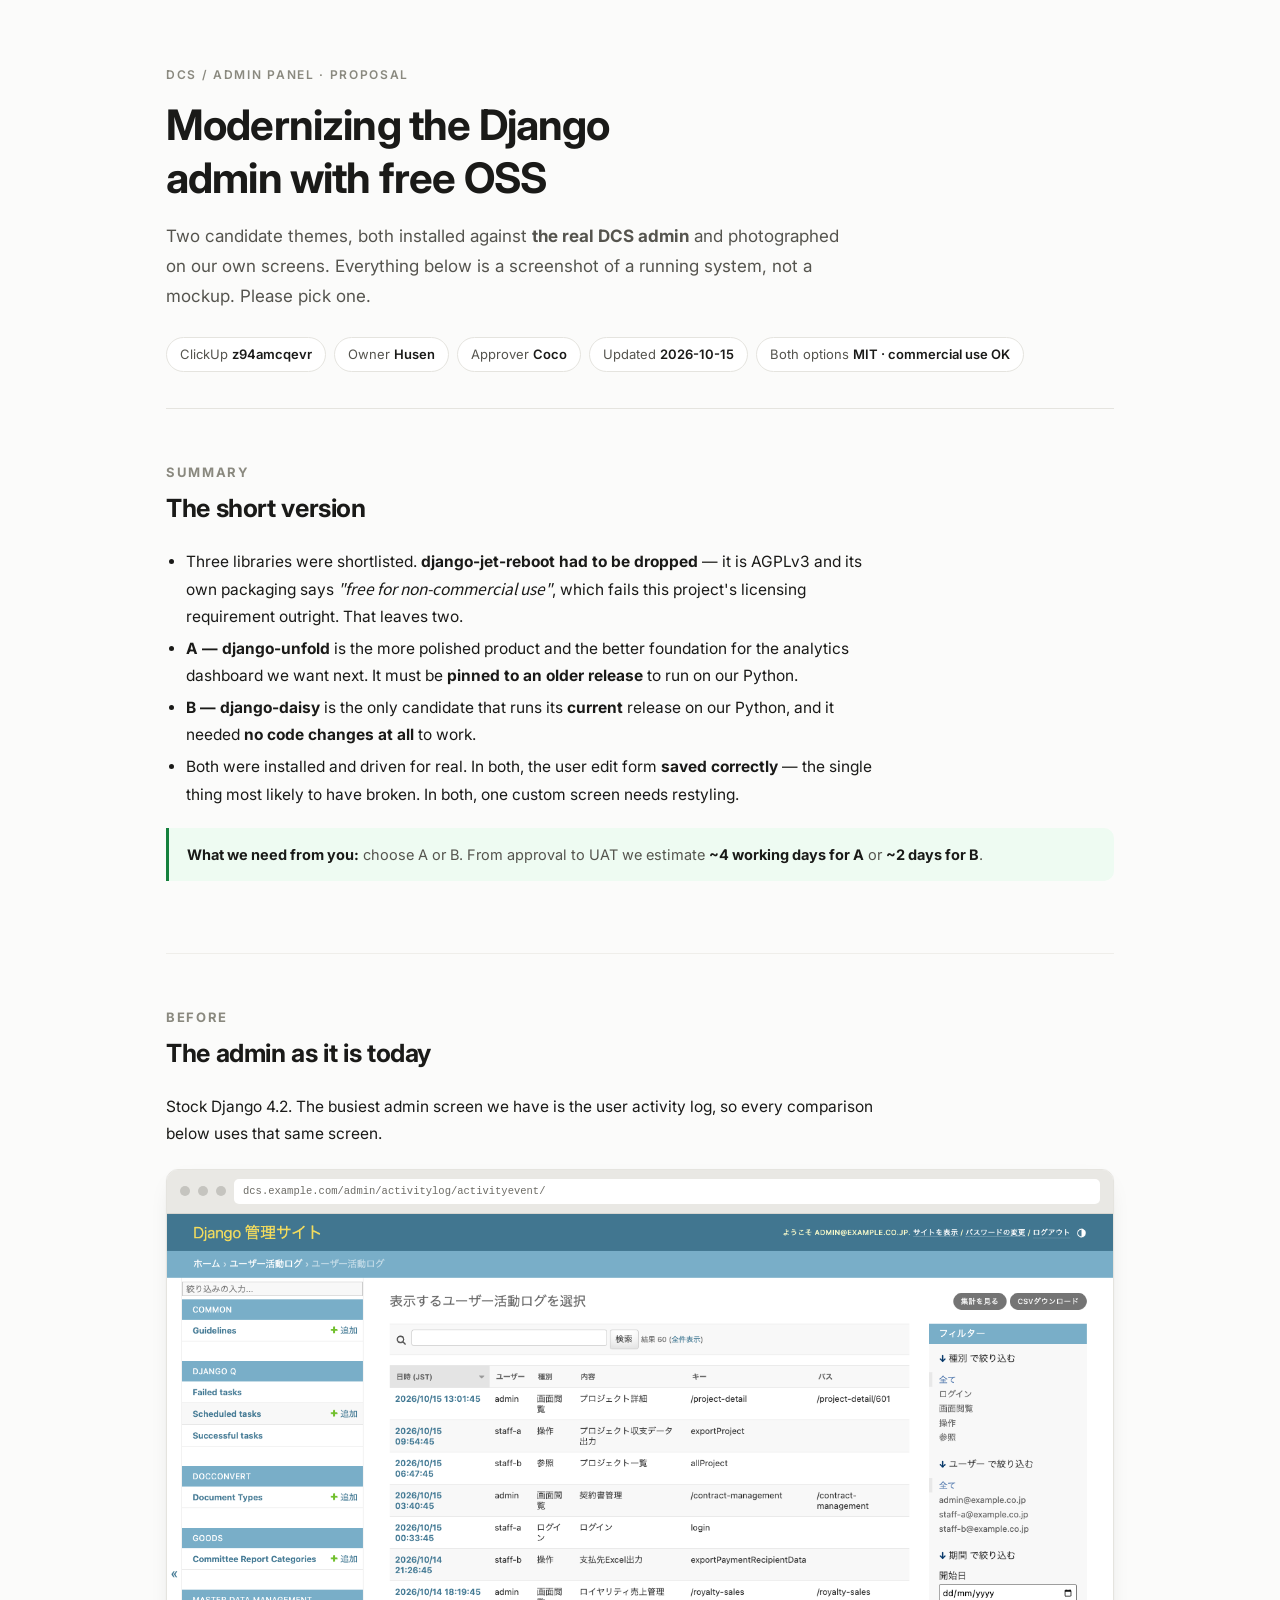
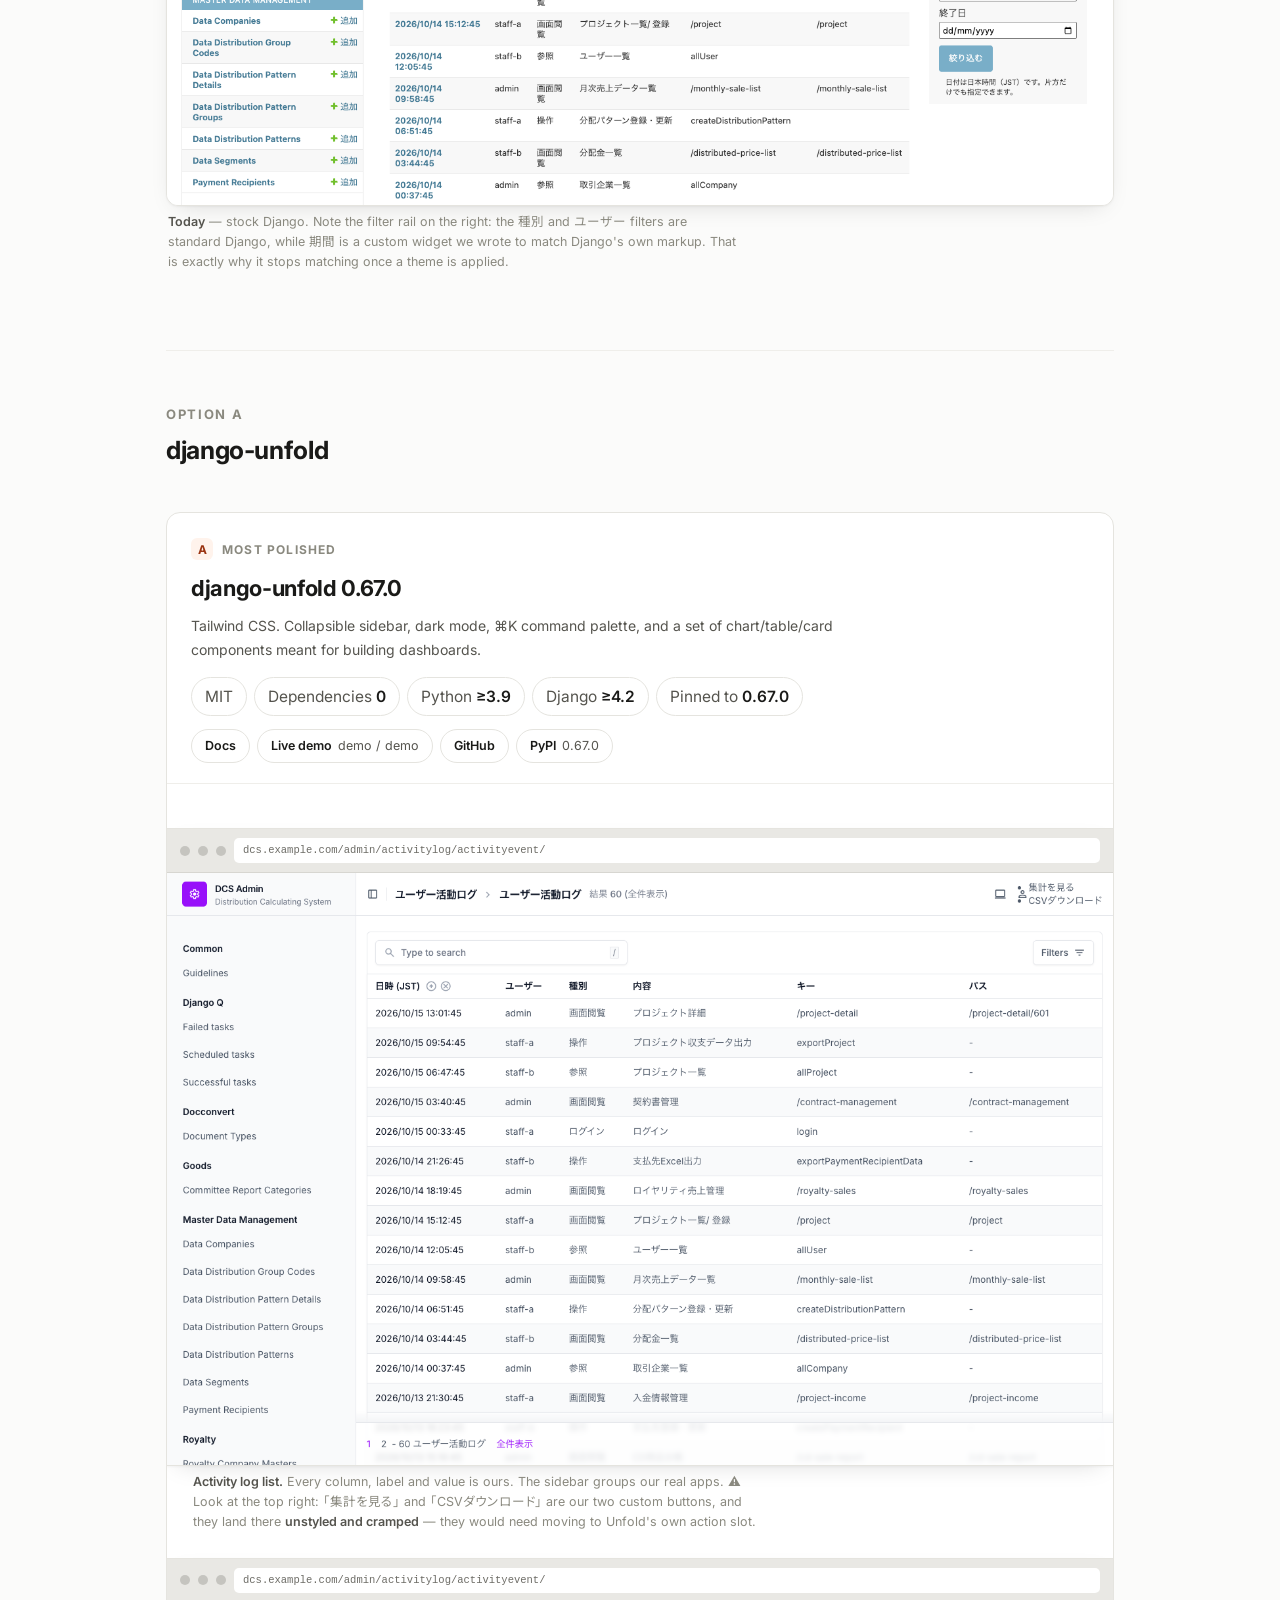
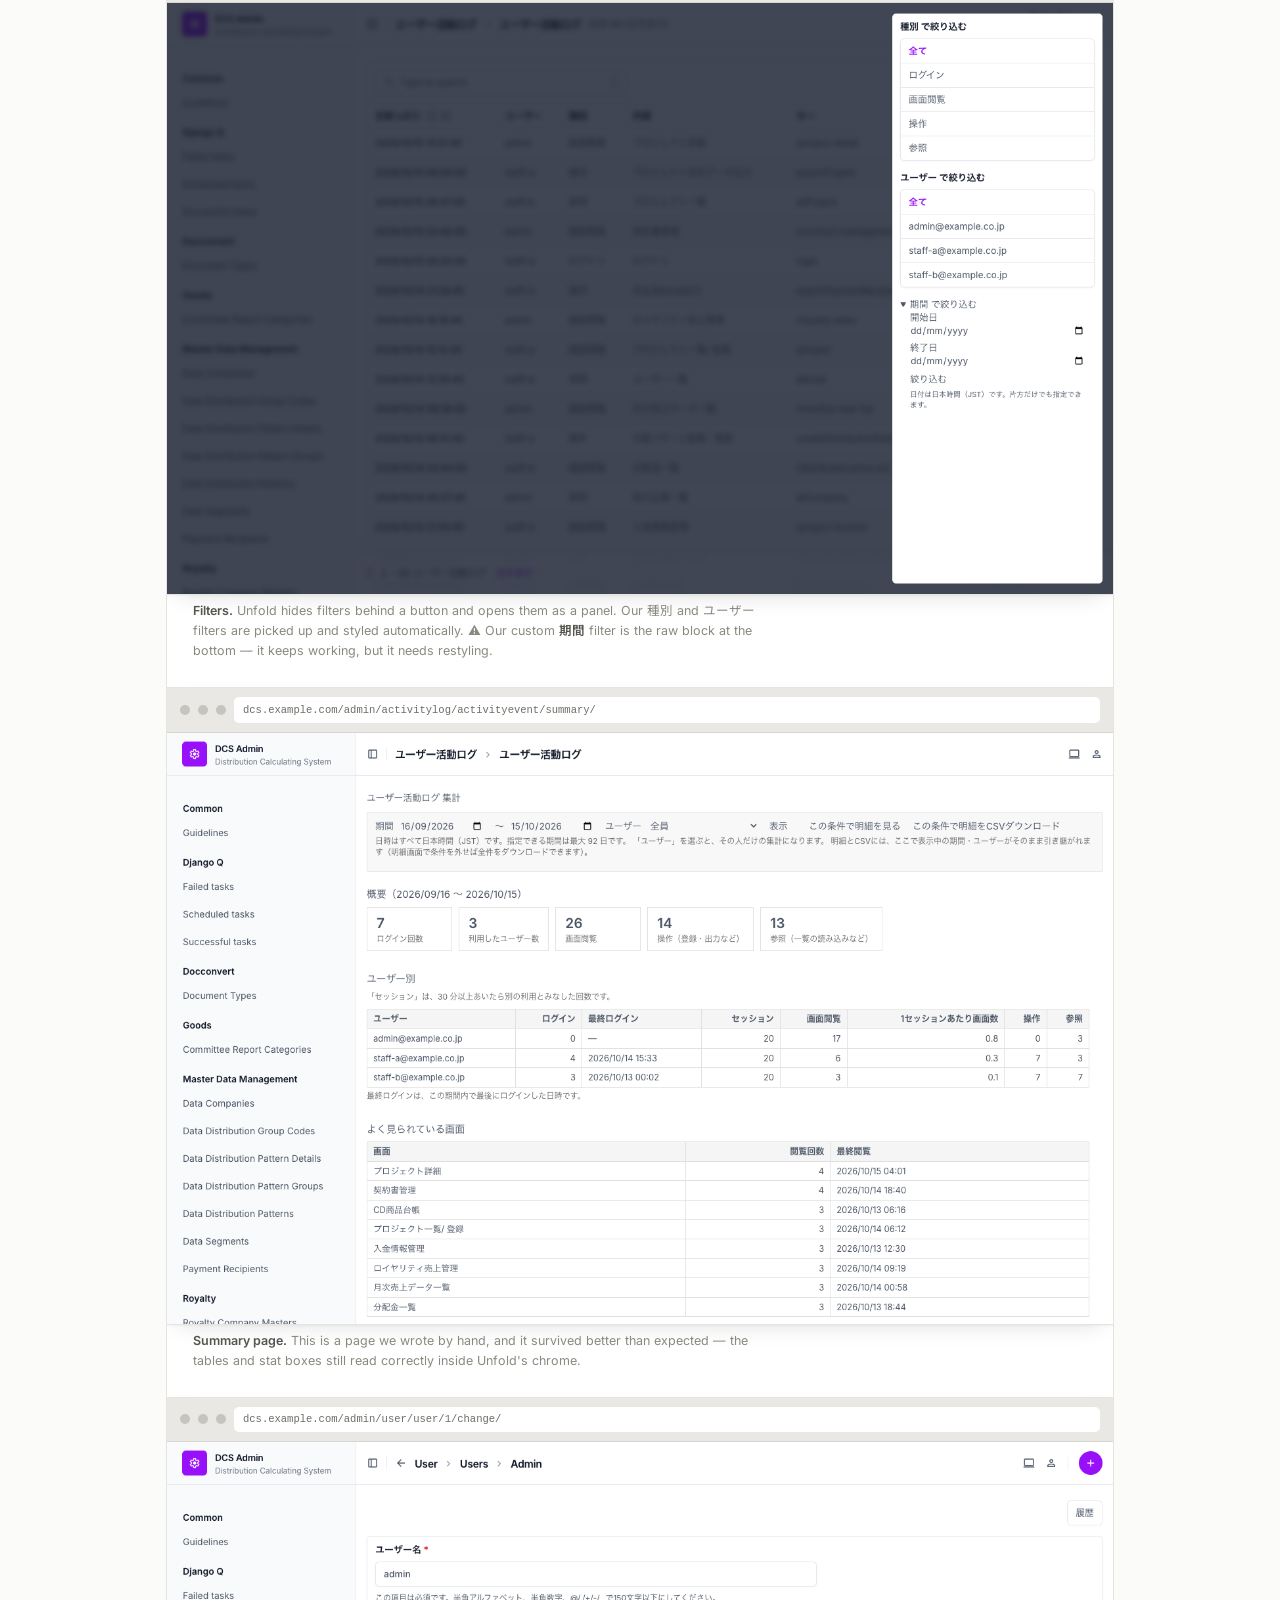
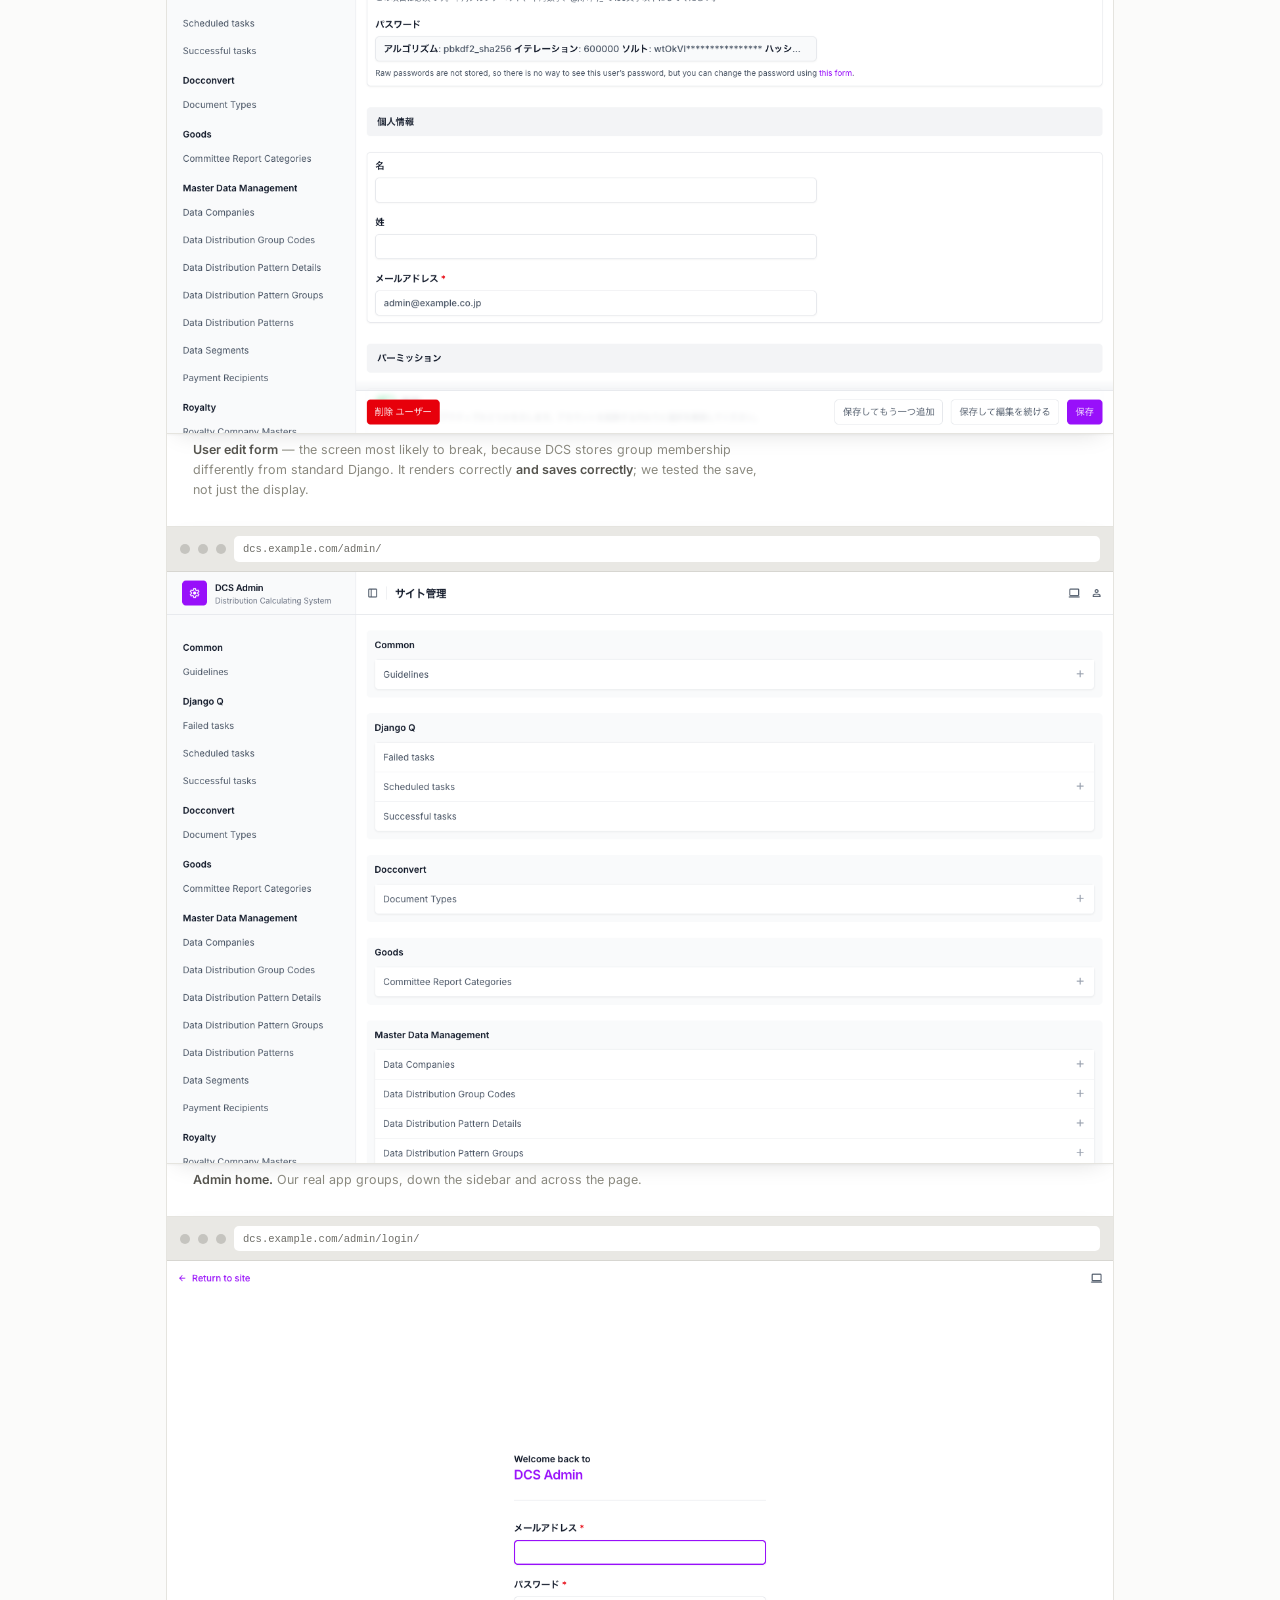
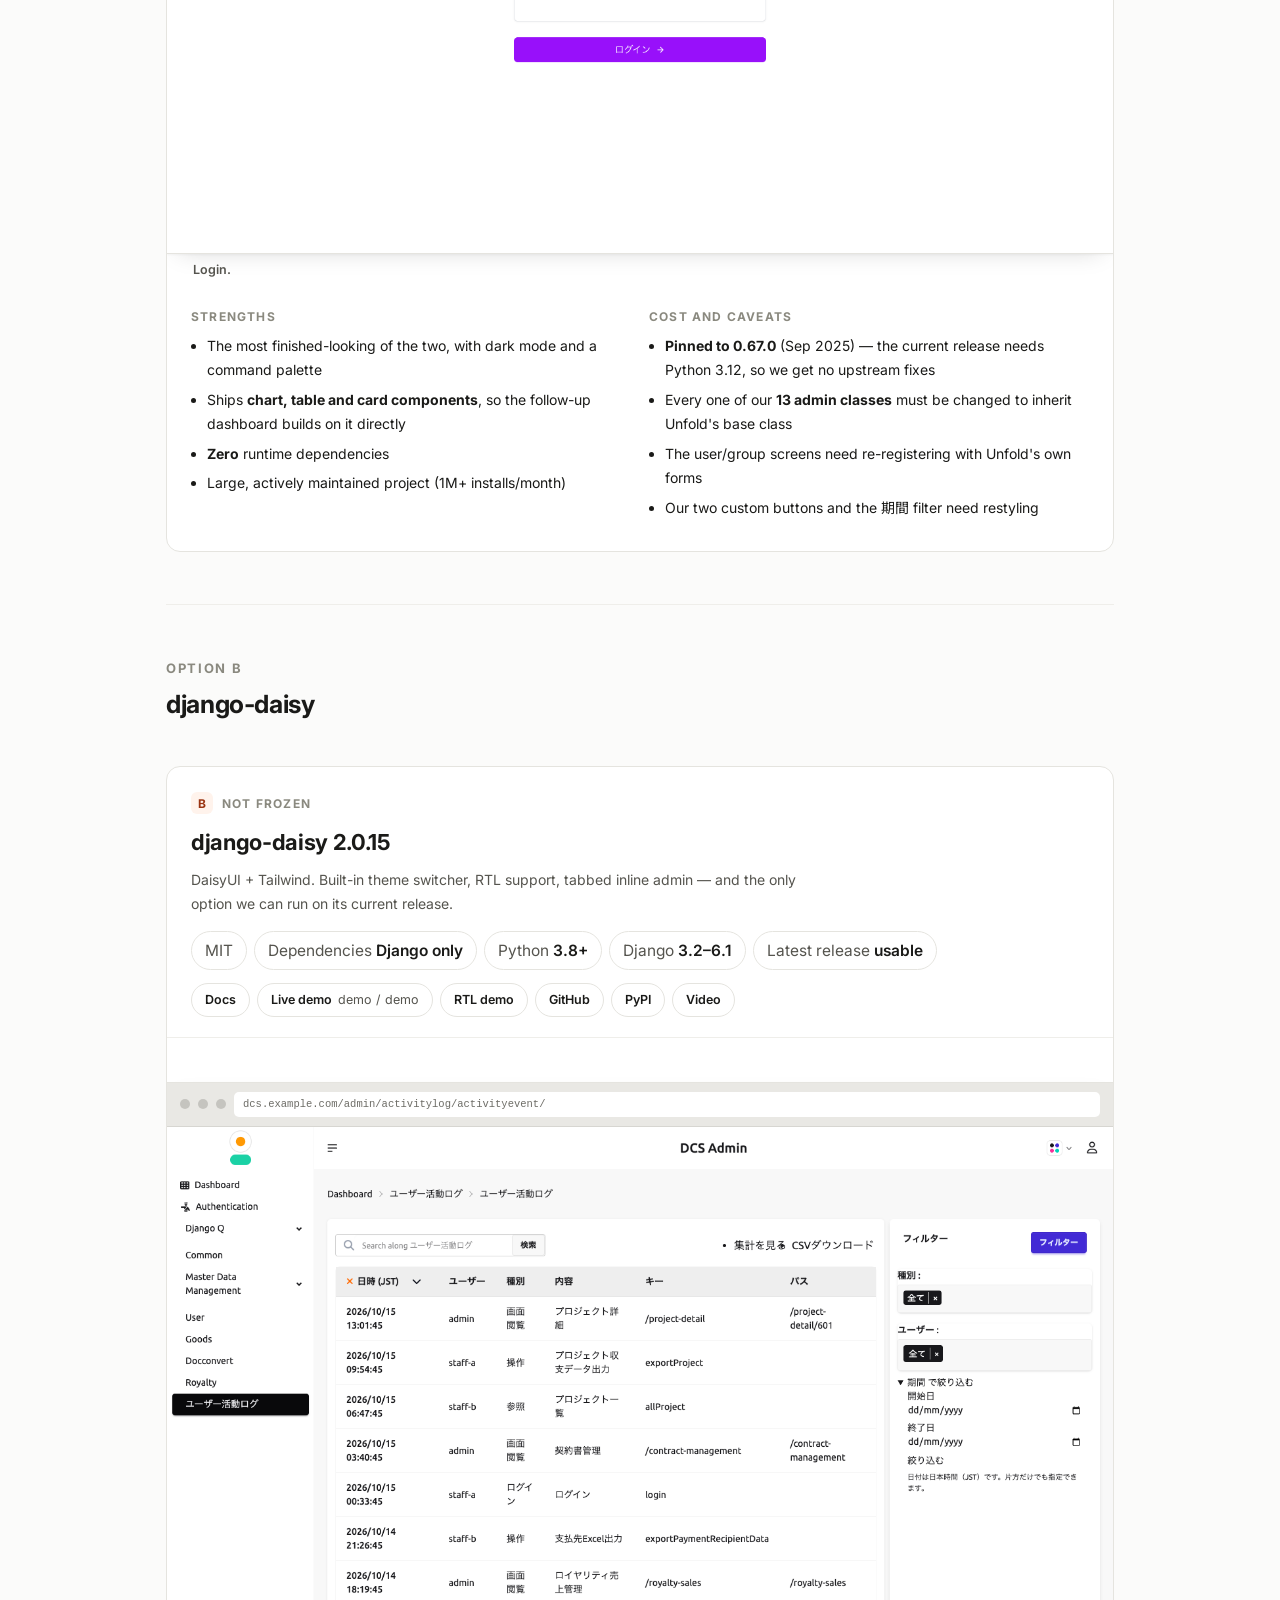
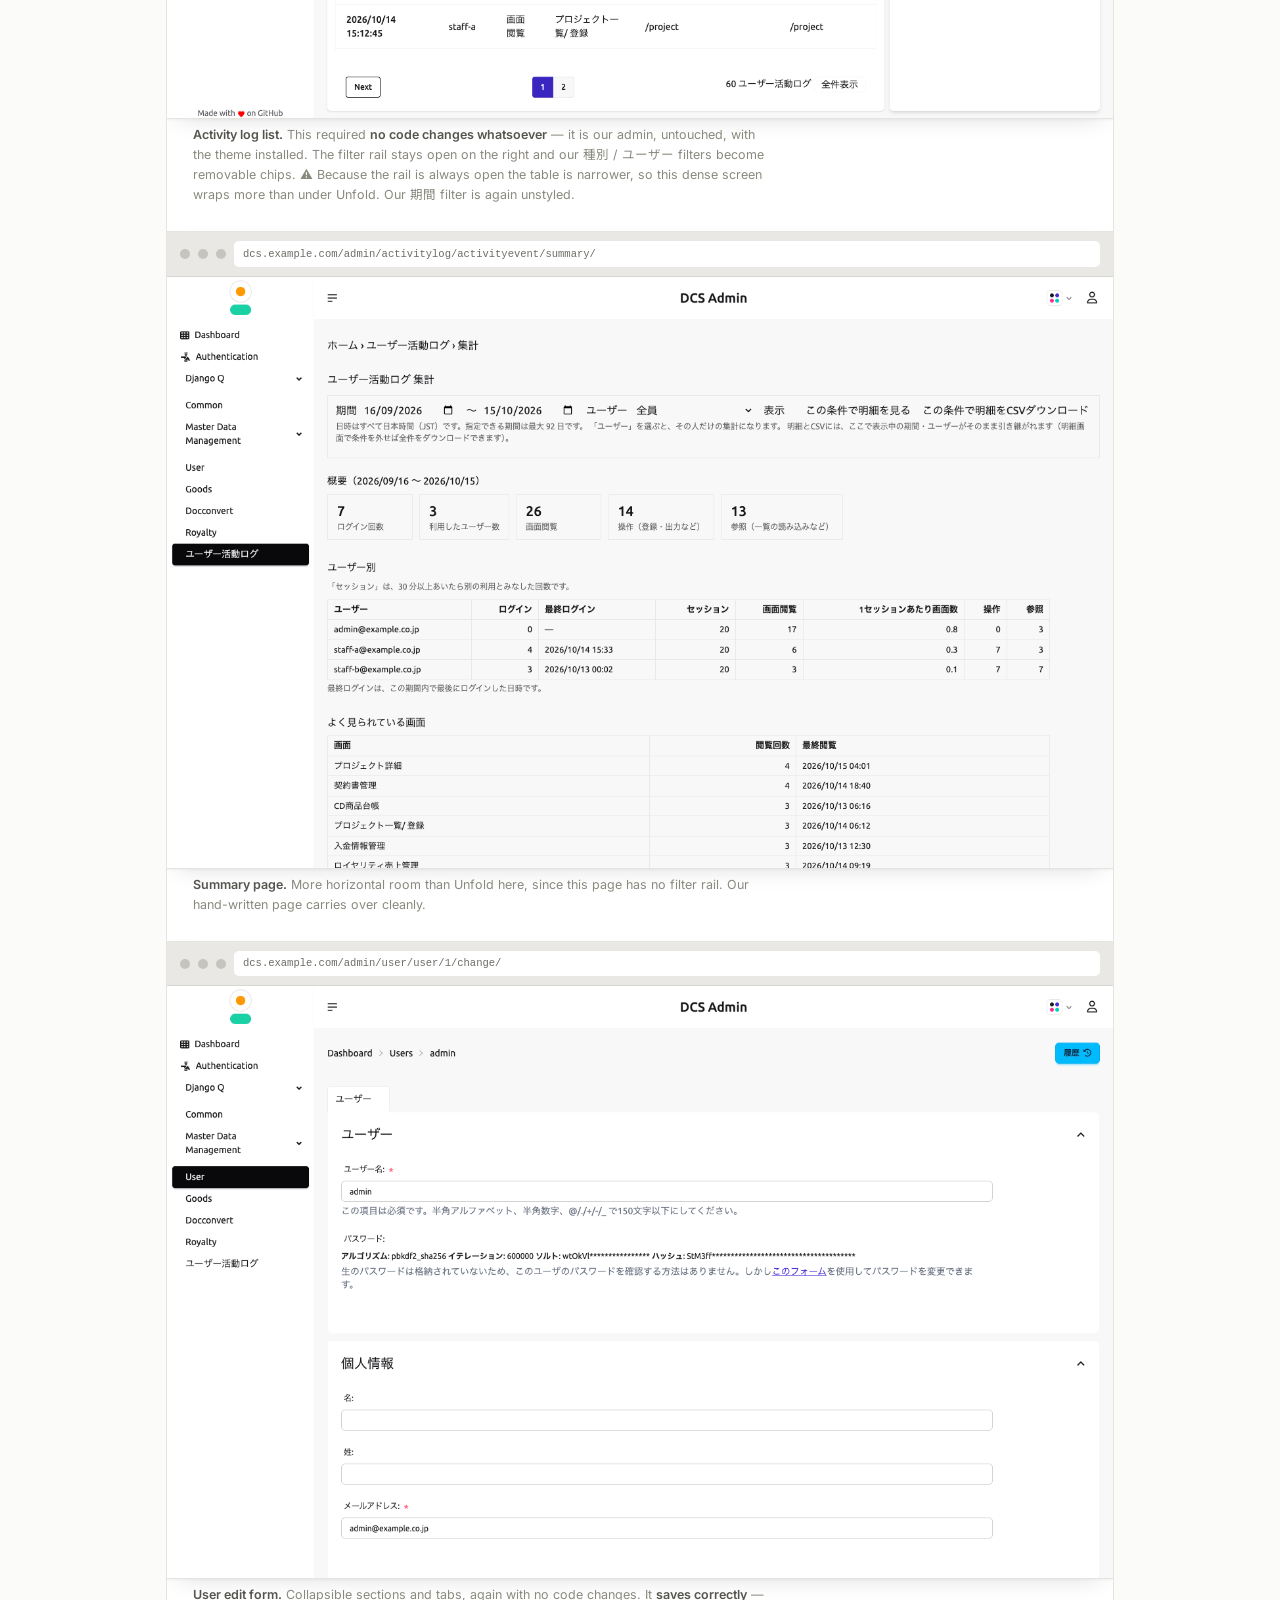
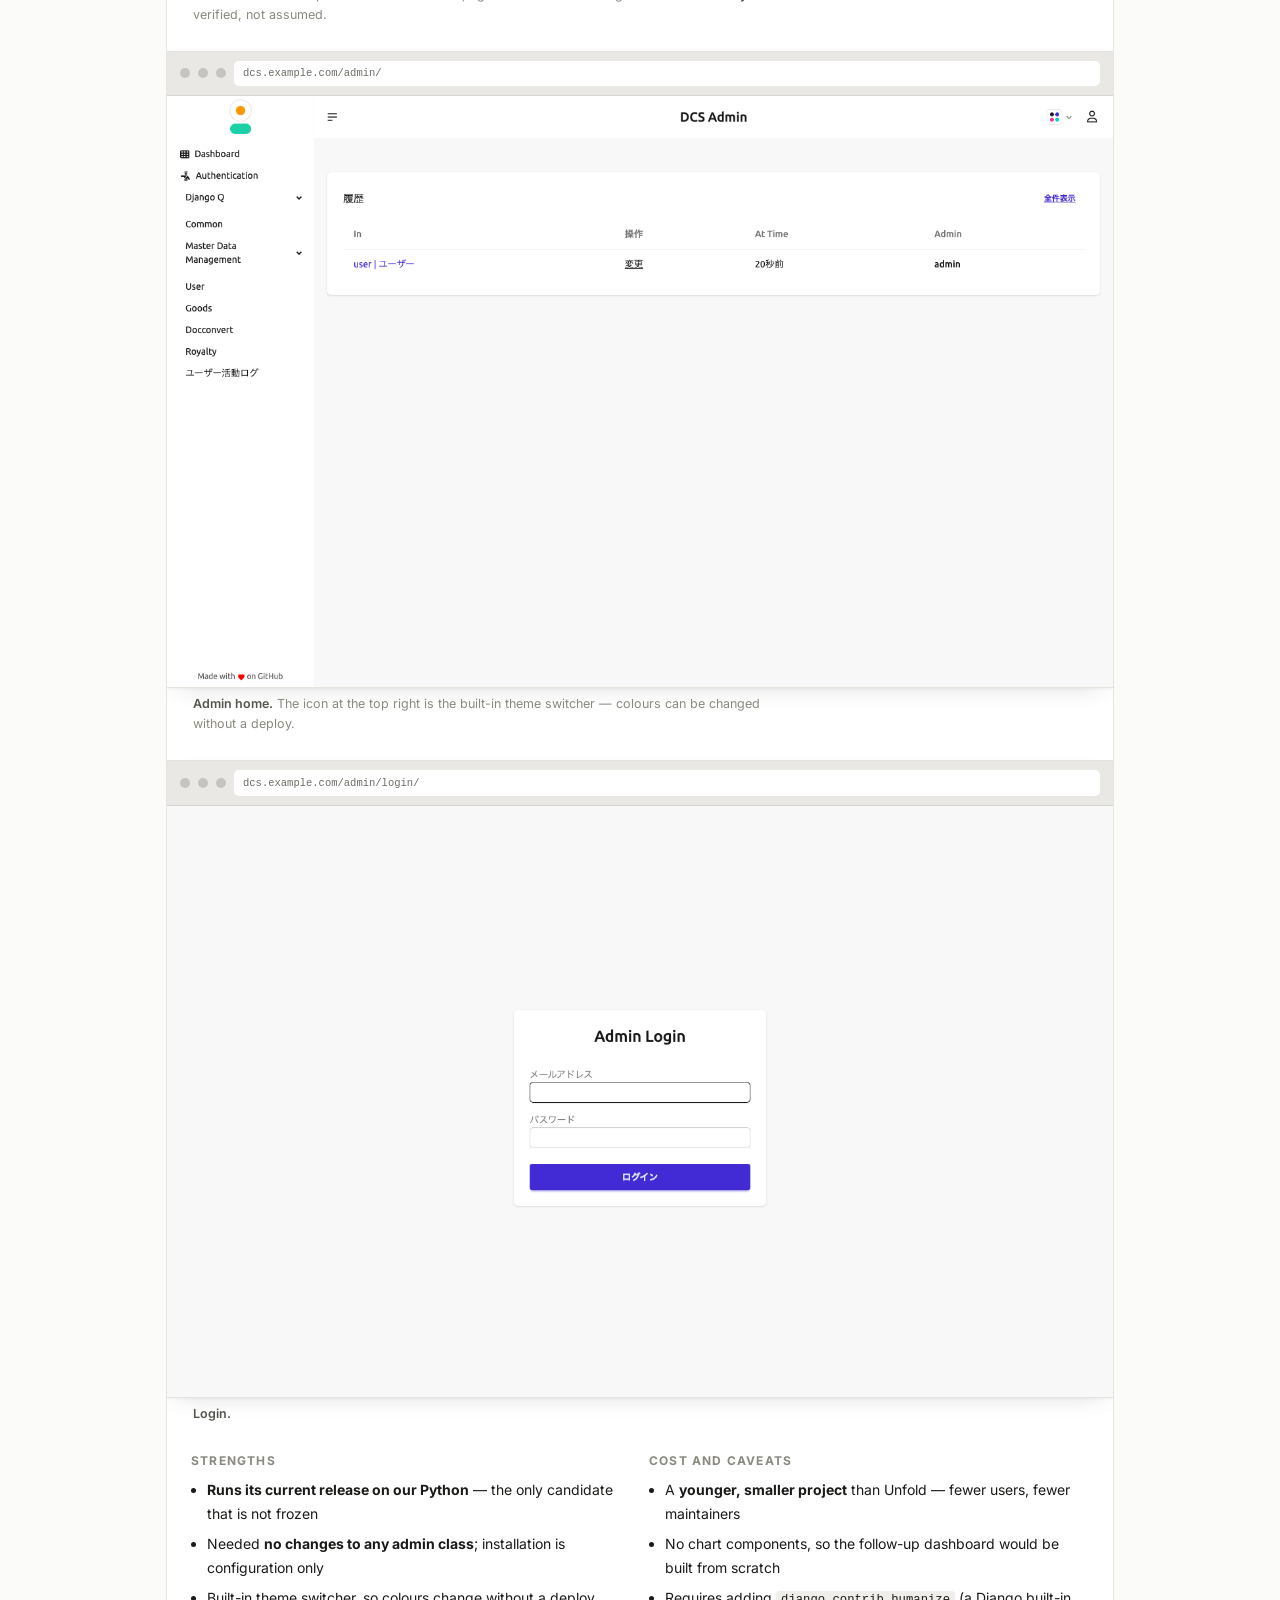
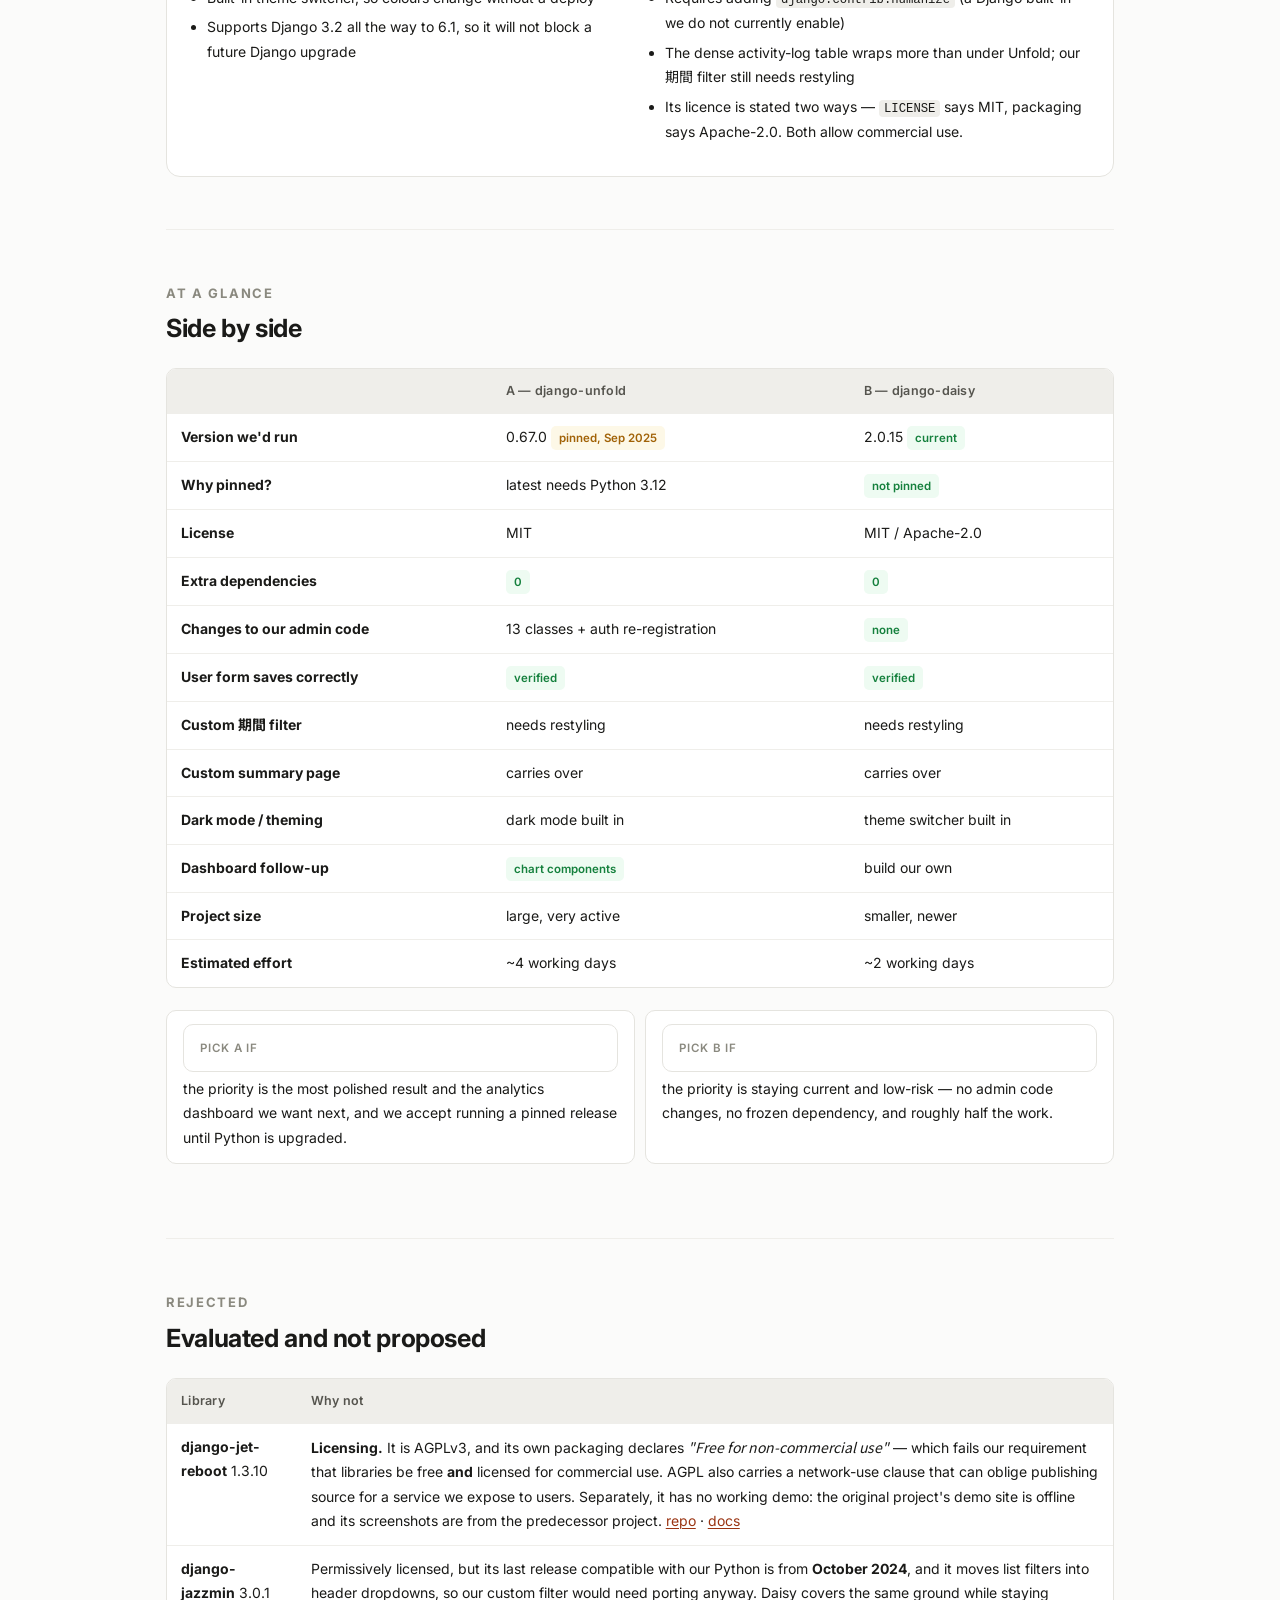
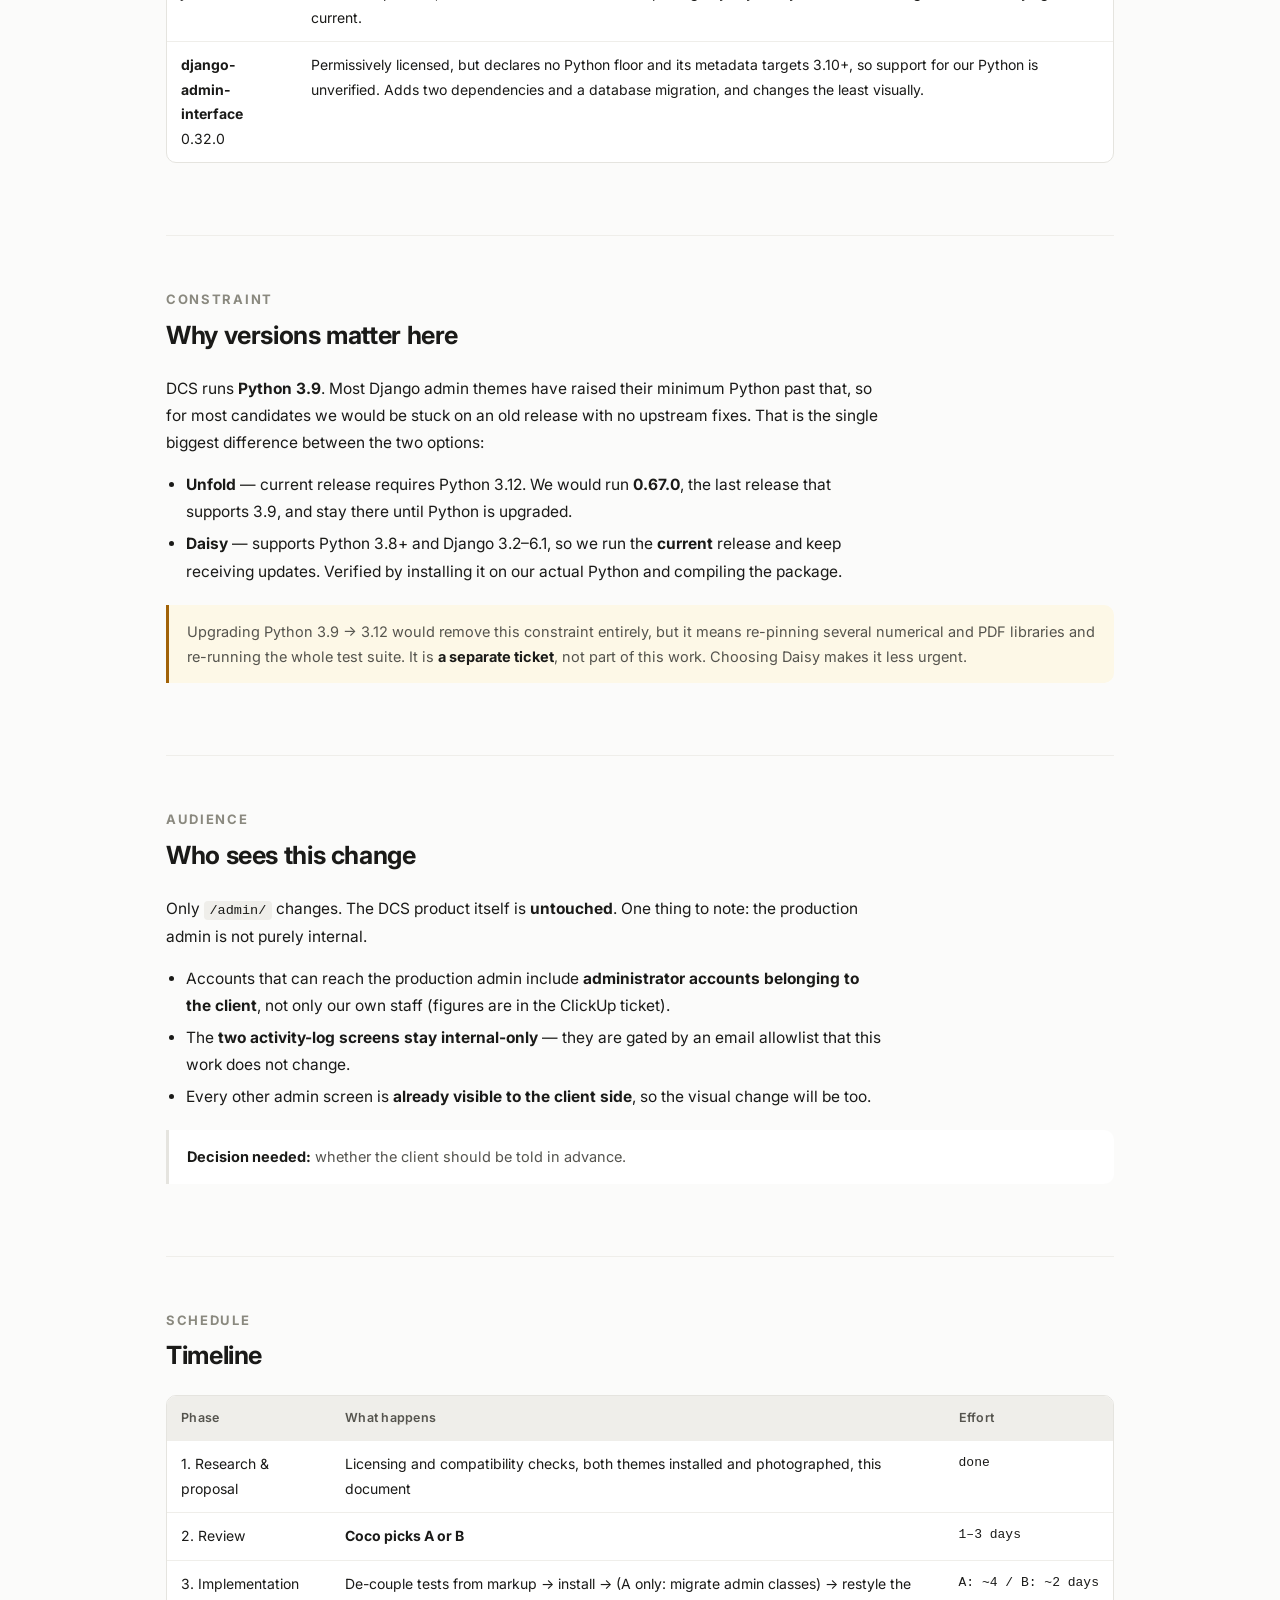
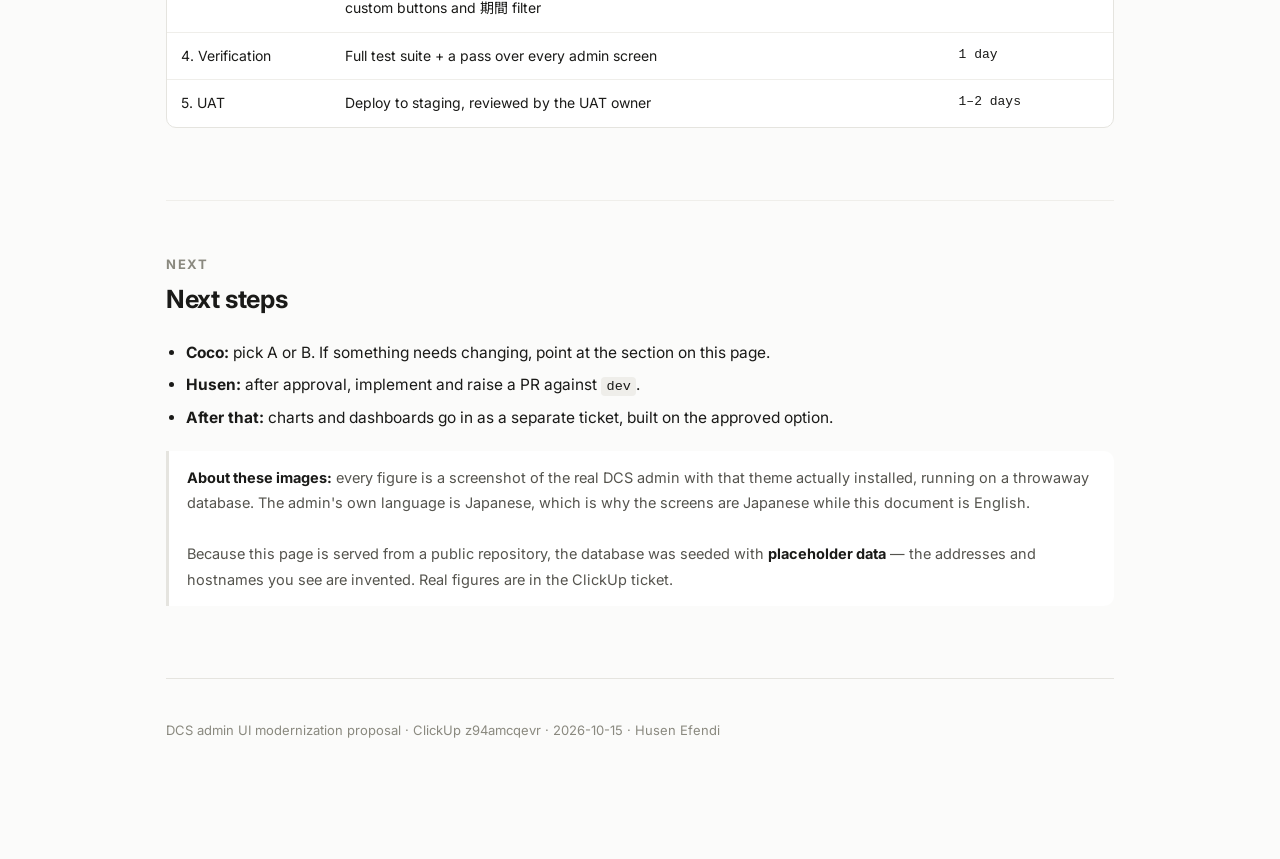
==== commit d56aebe8: "Rebuild the proposal around Unfold + Daisy, with real screenshots Shortlist changed to Unfold / Jet " ====
--- a/index.html
+++ b/index.html
@@ -3,8 +3,8 @@
 <head>
 <meta charset="utf-8">
 <meta name="viewport" content="width=device-width, initial-scale=1">
-<title>DCS Admin UI — Three Proposals</title>
-<meta name="description" content="Three proposals for modernizing the DCS Django admin with free, commercially-licensed open-source UI libraries.">
+<title>DCS Admin UI — Two Proposals</title>
+<meta name="description" content="Two proposals for modernizing the DCS Django admin with free, commercially-licensed open-source UI libraries, shown on real DCS screens.">
 <link rel="icon" href="data:image/svg+xml,%3Csvg xmlns=%27http://www.w3.org/2000/svg%27 viewBox=%270 0 32 32%27%3E%3Crect width=%2732%27 height=%2732%27 rx=%277%27 fill=%27%239a3412%27/%3E%3Crect x=%277%27 y=%279%27 width=%2718%27 height=%273%27 rx=%271.5%27 fill=%27white%27/%3E%3Crect x=%277%27 y=%2715%27 width=%2712%27 height=%273%27 rx=%271.5%27 fill=%27white%27 opacity=%27.7%27/%3E%3Crect x=%277%27 y=%2721%27 width=%2715%27 height=%273%27 rx=%271.5%27 fill=%27white%27 opacity=%27.45%27/%3E%3C/svg%3E">
 <link rel="preconnect" href="https://fonts.googleapis.com">
 <link rel="preconnect" href="https://fonts.gstatic.com" crossorigin>
@@ -103,333 +103,37 @@
 .rec b{color:var(--accent)}
 
 /* =======================================================
-   MOCKUP FRAME — the browser shell every example sits in
+   SCREENSHOT FIGURES — real captures, not mockups
    ======================================================= */
 .shot{margin:22px 0 6px;border:1px solid var(--line);border-radius:12px;overflow:hidden;
   box-shadow:0 1px 2px rgba(0,0,0,.04),0 8px 24px -12px rgba(0,0,0,.18);background:#fff}
 .shot .bar{display:flex;align-items:center;gap:8px;padding:9px 13px;background:#e9e8e4;
   border-bottom:1px solid #d7d6d1}
-.shot .bar i{width:10px;height:10px;border-radius:50%;background:#c5c4bf;display:block}
+.shot .bar i{width:10px;height:10px;border-radius:50%;background:#c5c4bf;display:block;flex:none}
 .shot .bar .url{flex:1;background:#fff;border-radius:5px;font-family:var(--mono);font-size:10.5px;
   color:#6d6c66;padding:3.5px 9px;white-space:nowrap;overflow:hidden;text-overflow:ellipsis}
-.cap{font-size:12.5px;color:var(--ink-3);margin:0 0 26px;padding-left:2px}
+.shot img{display:block;width:100%;height:auto}
+.cap{font-size:12.5px;color:var(--ink-3);margin:0 0 26px;padding-left:2px;line-height:1.6}
+.cap b{color:var(--ink-2);font-weight:600}
 .cand .body > .shot{margin-left:-24px;margin-right:-24px;border-left:0;border-right:0;border-radius:0}
 @media(max-width:640px){.cand .body{padding-left:14px;padding-right:14px}
  .cand .body > .shot{margin-left:-14px;margin-right:-14px}}
-.cap b{color:var(--ink-2);font-weight:600}
-
-/* the mock viewport: fixed design width, scaled down so layout never reflows */
-.vp{width:100%;overflow:hidden;background:#fff}
-.vp > .inner{width:1600px;transform-origin:0 0;font-size:13px;line-height:1.5;
-  font-family:'Inter','Noto Sans JP',-apple-system,sans-serif;color:#111}
-/* scale is set per-breakpoint via --s */
-/* --s is measured per element by the script at the end of <body>; this is the
-   no-JS fallback, deliberately small enough to fit the narrowest phone. */
-.vp{--s:.19}
-.vp > .inner{transform:scale(var(--s))}
-.vp.h-list{height:calc(620px * var(--s))}
-.vp.h-sum{height:calc(560px * var(--s))}
-.vp.h-list > .inner{height:620px}
-.vp.h-sum > .inner{height:560px}
-
-/* ==== mock screens ==== */
-/* ===========================================================
-   Mock admin screens. Scoped under .vp .inner so none of this
-   leaks into the page chrome. Four skins: stock / A / B / C.
-   =========================================================== */
-.vp .inner *{box-sizing:border-box}
-.vp .inner table{min-width:0;border-collapse:collapse;width:100%;table-layout:fixed}
-.vp .inner th,.vp .inner td{text-align:left;vertical-align:top;border:0;
-  white-space:normal;overflow-wrap:break-word}
-.vp .inner th:first-child,.vp .inner td:first-child{white-space:nowrap;width:16%}
-.vp .inner th:nth-child(2),.vp .inner td:nth-child(2){width:17%}
-.vp .inner th:nth-child(3),.vp .inner td:nth-child(3){width:9%}
-.vp .inner th:nth-child(4),.vp .inner td:nth-child(4){width:20%}
-.vp .inner th:nth-child(5),.vp .inner td:nth-child(5){width:21%}
-.vp .inner th:nth-child(6),.vp .inner td:nth-child(6){width:17%}
-.m-row{display:flex;height:100%}
-.m-main{flex:1;min-width:0;display:flex;flex-direction:column}
-.m-body{flex:1;padding:22px 26px;overflow:hidden}
-.m-ttl{font-size:21px;font-weight:700;margin:0 0 16px}
-.m-hdrow{display:flex;align-items:flex-end;justify-content:space-between;gap:16px;margin-bottom:16px}
-.m-hdrow .m-ttl{margin:0}
-.m-flex{display:flex;gap:20px;align-items:flex-start}
-.m-grow{flex:1;min-width:0}
-.m-pill{white-space:nowrap}
-.m-ico{display:inline-block;width:14px;height:14px;border-radius:3px;background:currentColor;
-  opacity:.4;vertical-align:-2px;margin-right:9px;flex:none}
-.m-cards{display:flex;gap:12px;margin-bottom:18px}
-.m-k{font-size:11px;letter-spacing:.06em;text-transform:uppercase;opacity:.62}
-.m-v{font-size:25px;font-weight:700;line-height:1.2;margin-top:3px}
-.m-bars{display:flex;flex-direction:column;gap:7px;margin-top:4px}
-.m-bl{display:flex;align-items:center;gap:10px;font-size:12px}
-.m-bl span:first-child{width:150px;overflow:hidden;text-overflow:ellipsis}
-.m-bt{flex:1;height:9px;border-radius:3px;overflow:hidden}
-.m-bf{height:100%;display:block}
-.m-bn{width:44px;text-align:right;font-variant-numeric:tabular-nums;opacity:.7}
-
-/* ---------- today: stock Django 4.2 ---------- */
-.sk-stock{background:#fff;font-family:"Roboto","Helvetica Neue",sans-serif}
-.sk-stock .m-top{background:#417690;color:#fff;padding:11px 26px;font-size:17px;font-weight:300;letter-spacing:.4px}
-.sk-stock .m-crumb{background:#f8f8f8;border-bottom:1px solid #eaeaea;padding:9px 26px;font-size:11.5px;color:#999}
-.sk-stock .m-crumb a{color:#447e9b;text-decoration:none}
-.sk-stock .m-ttl{font-size:18px;font-weight:300;color:#666;border-bottom:1px solid #eee;padding-bottom:9px}
-.sk-stock .m-tools{flex:none}
-.sk-stock .m-tools a{display:inline-block;background:#f8f8f8;border:1px solid #ccc;color:#447e9b;
-  font-size:11px;padding:4px 10px;border-radius:4px;margin-left:5px;text-decoration:none}
-.sk-stock table{font-size:12px;border:1px solid #eee}
-.sk-stock thead th{background:#f6f6f6;color:#666;font-weight:600;font-size:11px;
-  padding:8px 11px;border-bottom:1px solid #eee;border-right:1px solid #eee}
-.sk-stock td{padding:8px 11px;border-bottom:1px solid #eee;color:#333}
-.sk-stock tbody tr:nth-child(even){background:#f9f9f9}
-.sk-stock .m-side{width:220px;flex:none;background:#f8f8f8;border:1px solid #eee;padding:0 0 10px}
-.sk-stock .m-side h4{margin:0;padding:9px 12px;background:#fff;border-bottom:1px solid #eee;
-  font-size:11px;color:#666;font-weight:600}
-.sk-stock .m-side .g{padding:9px 12px;border-bottom:1px solid #eee;font-size:11.5px;color:#666}
-.sk-stock .m-side .g b{display:block;font-size:10.5px;color:#999;font-weight:600;margin-bottom:5px}
-.sk-stock .m-side .g a{display:block;color:#447e9b;text-decoration:none;padding:1px 0}
-.sk-stock .m-side .g a.on{font-weight:700;color:#333}
-.sk-stock .m-in{display:block;width:100%;border:1px solid #ccc;border-radius:3px;padding:3px 5px;
-  font-size:11px;margin-bottom:6px;color:#555;background:#fff}
-.sk-stock .m-btn{background:#79aec8;color:#fff;border:0;border-radius:3px;padding:4px 10px;font-size:11px}
-
-/* ---------- A: django-unfold (Tailwind) ----------
-   Rebuilt 2026-10-15 against the live demo at demo.unfoldadmin.com.
-   Palette taken from the running app's own CSS variables:
-   --color-primary-600 = Tailwind purple-600, --color-base-* = Tailwind gray.
-   Earlier version of this skin was guessed (blue, tiny uppercase headers,
-   top-bar search) and was wrong on all three counts.                     */
-.sk-unfold{background:#f8fafc;font-family:"Inter","Noto Sans JP",sans-serif;color:#111827}
-
-/* sidebar ------------------------------------------------------------- */
-.sk-unfold .m-nav{width:286px;flex:none;background:#fff;border-right:1px solid #e5e7eb;
-  display:flex;flex-direction:column;padding:0}
-.sk-unfold .m-brand{display:flex;align-items:center;gap:11px;padding:14px 16px;
-  border-bottom:1px solid #e5e7eb}
-.sk-unfold .m-brand .lg{width:30px;height:30px;border-radius:8px;flex:none;
-  background:linear-gradient(140deg,#a855f7,#7e22ce);color:#fff;display:grid;place-items:center;
-  font-size:12px;font-weight:700}
-.sk-unfold .m-brand .bt{flex:1;min-width:0;line-height:1.3}
-.sk-unfold .m-brand .bn{display:block;font-size:13.5px;font-weight:700;color:#111827;white-space:nowrap;overflow:hidden;text-overflow:ellipsis}
-.sk-unfold .m-brand .bn i{font-style:normal;font-size:10.5px;font-weight:500;color:#9ca3af;margin-left:5px}
-.sk-unfold .m-brand .bs{display:block;font-size:11px;color:#9ca3af;white-space:nowrap;overflow:hidden;text-overflow:ellipsis}
-.sk-unfold .m-brand .ch{color:#9ca3af;font-size:11px;flex:none}
-.sk-unfold .m-sbox{margin:13px 16px 4px;display:flex;align-items:center;gap:7px;
-  border:1px solid #e5e7eb;border-radius:8px;padding:7px 10px;font-size:12.5px;color:#9ca3af}
-.sk-unfold .m-sbox .kbd{margin-left:auto;font-size:10px;color:#9ca3af;background:#f3f4f6;
-  border-radius:4px;padding:1px 5px}
-.sk-unfold .m-grp{font-size:12.5px;font-weight:700;color:#111827;padding:15px 16px 5px}
-.sk-unfold .m-nl{display:flex;align-items:center;gap:10px;padding:7px 10px;margin:0 10px 1px;
-  font-size:13.5px;color:#4b5563;border-radius:7px}
-.sk-unfold .m-nl .m-ico{margin:0;opacity:.45}
-.sk-unfold .m-nl .nb{margin-left:auto;font-size:10.5px;font-weight:600;color:#fff;
-  background:#f97316;border-radius:3px;padding:1px 6px}
-.sk-unfold .m-nl .nb.b{background:#3b82f6}
-.sk-unfold .m-nl .ch{margin-left:auto;color:#9ca3af;font-size:10px}
-.sk-unfold .m-nl.on{background:#faf5ff;color:#9333ea;font-weight:600}
-.sk-unfold .m-nl.on .m-ico{opacity:1}
-.sk-unfold .m-me{margin-top:auto;display:flex;align-items:center;gap:10px;padding:12px 16px;
-  border-top:1px solid #e5e7eb}
-.sk-unfold .m-me .av{width:32px;height:32px;border-radius:50%;background:#e5e7eb;flex:none}
-.sk-unfold .m-me .mt{flex:1;min-width:0;line-height:1.3}
-.sk-unfold .m-me .mn{display:block;font-size:12.5px;font-weight:700;color:#111827}
-.sk-unfold .m-me .mm{display:block;font-size:11px;color:#9ca3af}
-
-/* top bar: a breadcrumb and actions — NOT a search field ---------------- */
-.sk-unfold .m-top{background:#fff;border-bottom:1px solid #e5e7eb;padding:13px 22px;
-  display:flex;align-items:center;gap:13px}
-.sk-unfold .m-tgl{width:17px;height:15px;border:1.5px solid #9ca3af;border-radius:3px;flex:none}
-.sk-unfold .m-bc{font-size:13.5px;color:#9ca3af}
-.sk-unfold .m-bc b{color:#111827;font-weight:700}
-.sk-unfold .m-acts{margin-left:auto;display:flex;align-items:center;gap:9px}
-.sk-unfold .m-b1{background:#9333ea;color:#fff;border-radius:7px;padding:7px 14px;
-  font-size:12.5px;font-weight:600}
-.sk-unfold .m-b2{background:#fff;border:1px solid #e5e7eb;color:#374151;border-radius:7px;
-  padding:7px 14px;font-size:12.5px;font-weight:600}
-.sk-unfold .m-body{padding:18px 22px}
-
-/* toolbar above the table ---------------------------------------------- */
-.sk-unfold .m-bar{background:#fff;border:1px solid #e5e7eb;border-radius:9px;padding:9px 13px;
-  display:flex;align-items:center;gap:11px;margin-bottom:14px}
-.sk-unfold .m-bar .cb{width:16px;height:16px;border-radius:4px;background:#9333ea;flex:none}
-.sk-unfold .m-bar .ph{font-size:12.5px;color:#9ca3af;flex:1}
-.sk-unfold .m-bar .sl{font-size:10.5px;color:#9ca3af;border:1px solid #e5e7eb;border-radius:4px;padding:1px 6px}
-.sk-unfold .m-bar .fb{font-size:12.5px;font-weight:600;color:#374151;border:1px solid #e5e7eb;
-  border-radius:7px;padding:6px 12px}
-
-/* table: bold dark headers, striped rows -------------------------------- */
-.sk-unfold .m-card{background:#fff;border:1px solid #e5e7eb;border-radius:9px;overflow:hidden}
-.sk-unfold thead th{font-size:13px;font-weight:700;color:#4b5563;padding:11px 15px;
-  border-bottom:1px solid #e5e7eb;text-transform:none;letter-spacing:0}
-.sk-unfold td{padding:11px 15px;font-size:13px;color:#374151;border-bottom:1px solid #f3f4f6}
-.sk-unfold tbody tr:nth-child(even){background:#f8fafc}
-.sk-unfold tbody tr:last-child td{border-bottom:0}
-.sk-unfold .m-pill{display:inline-block;background:#f3f4f6;color:#4b5563;border-radius:4px;
-  padding:2px 7px;font-size:10px;font-weight:600;text-transform:uppercase;letter-spacing:.03em}
-.sk-unfold .m-pill.b{background:#f3e8ff;color:#7e22ce}
-.sk-unfold .m-pill.g{background:#dcfce7;color:#15803d}
-.sk-unfold .m-pg{display:flex;align-items:center;gap:11px;padding:11px 3px 0;font-size:12.5px;color:#6b7280}
-.sk-unfold .m-pg b{color:#9333ea;font-weight:700}
-
-/* filter rail (what the Filters button reveals) ------------------------- */
-.sk-unfold .m-side{width:252px;flex:none;background:#fff;border:1px solid #e5e7eb;
-  border-radius:9px;padding:15px 16px}
-.sk-unfold .m-side h4{margin:0 0 13px;font-size:12.5px;font-weight:700;color:#111827}
-.sk-unfold .m-side .g{margin-bottom:15px}
-.sk-unfold .m-side .g b{display:block;font-size:12px;color:#111827;margin-bottom:6px;font-weight:700}
-.sk-unfold .m-side .g a{display:block;color:#4b5563;text-decoration:none;padding:2px 0;font-size:12.5px}
-.sk-unfold .m-side .g a.on{color:#9333ea;font-weight:600}
-.sk-unfold .m-in{display:block;width:100%;background:#fff;border:1px solid #e5e7eb;border-radius:7px;
-  padding:7px 10px;font-size:12px;color:#6b7280;margin-bottom:7px}
-.sk-unfold .m-chipr{display:inline-block;border:1px solid #e5e7eb;border-radius:7px;padding:5px 11px;
-  font-size:12px;color:#4b5563;margin:0 5px 5px 0;background:#fff}
-.sk-unfold .m-chipr.on{background:#9333ea;border-color:#9333ea;color:#fff;font-weight:600}
-
-/* stat cards with sparklines ------------------------------------------- */
-.sk-unfold .m-stat{flex:1;background:#fff;border:1px solid #e5e7eb;border-radius:9px;
-  padding:14px 16px;display:flex;align-items:flex-end;gap:10px}
-.sk-unfold .m-stat .sc{flex:1;min-width:0}
-.sk-unfold .m-stat .m-k{font-size:12.5px;color:#4b5563;text-transform:none;letter-spacing:0;opacity:1}
-.sk-unfold .m-stat .m-v{font-size:26px;font-weight:700;color:#111827;white-space:nowrap}
-.sk-unfold .m-stat .up{font-size:11.5px;color:#16a34a;font-weight:600;margin-left:7px}
-.sk-unfold .m-spark{flex:none;width:76px;height:34px}
-.sk-unfold .m-bt{background:#f3f4f6}
-.sk-unfold .m-bf{background:#9333ea}
-
-/* ---------- B: django-jazzmin (AdminLTE / Bootstrap) ----------
-   Rebuilt 2026-10-15 against the project's own documentation screenshots
-   (django-jazzmin.readthedocs.io/img/list_view.png and dashboard.png).
-   Key correction: jazzmin renders list_filter as INLINE DROPDOWNS in the
-   card header, not as Django's right-hand filter rail.                  */
-.sk-jazz{background:#f4f6f9;font-family:"Source Sans Pro","Noto Sans JP",sans-serif;color:#212529}
-
-/* sidebar -------------------------------------------------------------- */
-.sk-jazz .m-nav{width:250px;flex:none;background:#343a40;color:#c2c7d0;padding:0}
-.sk-jazz .m-brand{display:flex;align-items:center;gap:11px;padding:12px 15px;font-size:15px;
-  font-weight:400;color:#fff;border-bottom:1px solid #4b545c}
-.sk-jazz .m-brand .lg{width:28px;height:28px;border-radius:50%;background:#495057;display:grid;
-  place-items:center;font-size:11px;color:#fff;font-weight:700;flex:none}
-.sk-jazz .m-user{display:flex;align-items:center;gap:11px;padding:11px 15px;border-bottom:1px solid #4b545c}
-.sk-jazz .m-user .av{width:30px;height:30px;border-radius:50%;background:#6c757d;flex:none}
-.sk-jazz .m-user div{font-size:12.5px;color:#fff;overflow:hidden;text-overflow:ellipsis;white-space:nowrap}
-.sk-jazz .m-grp{font-size:11.5px;color:#869099;padding:14px 15px 5px}
-.sk-jazz .m-nl{display:flex;align-items:center;gap:10px;padding:8px 13px;font-size:13px;
-  color:#c2c7d0;border-radius:4px;margin:0 7px 2px}
-.sk-jazz .m-nl .m-ico{margin:0;border-radius:50%;opacity:.55}
-.sk-jazz .m-nl.on{background:#007bff;color:#fff;font-weight:400}
-.sk-jazz .m-nl.on .m-ico{opacity:1}
-
-/* white top navbar with horizontal links and a search box --------------- */
-.sk-jazz .m-top{background:#fff;border-bottom:1px solid #dee2e6;padding:10px 18px;
-  display:flex;align-items:center;gap:17px}
-.sk-jazz .m-top .bars{font-size:15px;color:#495057;flex:none}
-.sk-jazz .m-top .t{font-size:13px;color:#495057}
-.sk-jazz .m-top .t.on{color:#212529;font-weight:600}
-.sk-jazz .m-nsearch{display:flex;align-items:center;border:1px solid #ced4da;border-radius:4px;
-  overflow:hidden;font-size:12px}
-.sk-jazz .m-nsearch span{padding:4px 10px;color:#adb5bd;width:132px}
-.sk-jazz .m-nsearch i{font-style:normal;padding:4px 9px;border-left:1px solid #ced4da;color:#6c757d}
-.sk-jazz .m-top .icons{margin-left:auto;display:flex;gap:13px;color:#6c757d;font-size:12px}
-
-/* page header: title left, breadcrumbs right --------------------------- */
-.sk-jazz .m-crumbbar{background:#f4f6f9;padding:13px 18px;display:flex;
-  align-items:center;justify-content:space-between}
-.sk-jazz .m-crumbbar h1{margin:0;font-size:21px;font-weight:400;color:#212529}
-.sk-jazz .m-crumbbar .c{font-size:12.5px;color:#6c757d}
-.sk-jazz .m-crumbbar .c a{color:#007bff;text-decoration:none}
-.sk-jazz .m-body{padding:0 18px 18px}
-
-/* card with the blue top accent --------------------------------------- */
-.sk-jazz .m-card{background:#fff;border-radius:4px;border-top:3px solid #007bff;
-  box-shadow:0 0 1px rgba(0,0,0,.125),0 1px 3px rgba(0,0,0,.2)}
-.sk-jazz .m-ch{display:flex;align-items:center;gap:9px;padding:11px 14px;
-  border-bottom:1px solid rgba(0,0,0,.125);flex-wrap:nowrap}
-.sk-jazz .m-ch h3{margin:0;font-size:15px;font-weight:400;color:#212529;flex:none}
-.sk-jazz .m-ch .sp{margin-left:auto}
-.sk-jazz .m-seg{display:flex;border-radius:4px;overflow:hidden;border:1px solid #007bff;flex:none}
-.sk-jazz .m-seg span{font-size:11.5px;padding:4px 10px;color:#007bff;background:#fff}
-.sk-jazz .m-seg span.on{background:#6c757d;color:#fff;border-color:#6c757d}
-.sk-jazz .m-sel{border:1px solid #ced4da;border-radius:4px;padding:4px 9px;font-size:11.5px;
-  color:#495057;background:#fff;flex:none}
-.sk-jazz .m-sel i{font-style:normal;margin-left:14px;color:#6c757d;font-size:9px}
-.sk-jazz .m-b1{background:#007bff;color:#fff;border-radius:4px;padding:4px 12px;font-size:12px;flex:none}
-.sk-jazz .m-b2{background:#fff;border:1px solid #6c757d;color:#6c757d;border-radius:4px;
-  padding:4px 12px;font-size:12px;flex:none}
-.sk-jazz .m-bg{background:#28a745;color:#fff;border-radius:4px;padding:4px 12px;font-size:12px;flex:none}
-.sk-jazz .m-act{display:flex;align-items:center;gap:9px;padding:11px 14px;font-size:12px;color:#6c757d}
-
-/* table: blue bold headers, striped rows ------------------------------- */
-.sk-jazz thead th{background:#fff;font-size:12.5px;font-weight:700;color:#007bff;
-  padding:10px 14px;border-bottom:1px solid #dee2e6}
-.sk-jazz td{padding:10px 14px;border-top:1px solid #dee2e6;font-size:12.5px;color:#212529}
-.sk-jazz tbody tr:nth-child(even){background:#f8f9fa}
-.sk-jazz .m-pill{display:inline-block;border-radius:10rem;padding:2px 8px;font-size:10.5px;
-  font-weight:700;background:#17a2b8;color:#fff}
-.sk-jazz .m-pill.b{background:#007bff}
-.sk-jazz .m-pill.g{background:#28a745}
-.sk-jazz .m-pg{padding:11px 14px;font-size:12px;color:#6c757d}
-.sk-jazz .m-pg b{color:#212529}
-.sk-jazz .m-stat{flex:1;background:#fff;border-radius:4px;padding:13px 15px;
-  box-shadow:0 0 1px rgba(0,0,0,.125),0 1px 3px rgba(0,0,0,.2);border-top:3px solid #007bff}
-.sk-jazz .m-bt{background:#e9ecef}
-.sk-jazz .m-bf{background:#007bff}
-
-/* ---------- C: django-admin-interface (stock structure, repainted) ----------
-   Rebuilt 2026-10-15 against the project's own README screencast. Its
-   signature is a TWO-TONE header: a brand bar carrying a large wordmark and a
-   small user-tools row, then a breadcrumb bar in a lighter tint of the same
-   colour with white text. Table headers stay uppercase as in stock Django,
-   and the right-hand filter rail is kept (unlike jazzmin).                  */
-.sk-ai{background:#fff;font-family:"Noto Sans JP","Helvetica Neue",sans-serif;color:#2c3038}
-.sk-ai .m-top{background:#2b3a67;color:#fff;padding:13px 26px 9px}
-.sk-ai .m-top .n{font-size:25px;font-weight:700;letter-spacing:-.5px;display:block;line-height:1.1}
-.sk-ai .m-top .ut{display:block;margin-top:7px;font-size:10px;letter-spacing:.07em;
-  text-transform:uppercase;color:rgba(255,255,255,.72);font-weight:600}
-.sk-ai .m-top .ut .dot{color:#f4a261}
-.sk-ai .m-top .ut b{color:#fff;font-weight:700}
-.sk-ai .m-crumb{background:#4a5a8a;padding:8px 26px;font-size:11.5px;color:#fff;font-weight:600}
-.sk-ai .m-crumb a{color:#fff;text-decoration:none}
-.sk-ai .m-body{padding:18px 26px}
-.sk-ai .m-ttl{font-size:19px;font-weight:400;color:#6b7280}
-.sk-ai .m-tools{flex:none}
-.sk-ai .m-tools a{display:inline-block;background:#e9ebf2;border:0;color:#2b3a67;font-size:10.5px;
-  padding:6px 14px;border-radius:999px;margin-left:7px;text-decoration:none;font-weight:700;
-  letter-spacing:.04em;text-transform:uppercase}
-.sk-ai .m-tools a.alt{background:#2b3a67;color:#fff}
-.sk-ai .m-act{display:flex;align-items:center;gap:9px;margin:4px 0 13px;font-size:11.5px;color:#6b7280}
-.sk-ai .m-sel{border:1px solid #c8cedd;border-radius:4px;padding:4px 9px;font-size:11px;
-  color:#5a6276;background:#fff}
-.sk-ai .m-sel i{font-style:normal;margin-left:16px;color:#8a91a3;font-size:9px}
-.sk-ai .m-gobtn{border:1px solid #c8cedd;border-radius:4px;padding:4px 11px;font-size:11px;
-  background:#f0f2f7;color:#2c3038}
-.sk-ai .m-card{border:0}
-.sk-ai thead th{background:#f0f2f7;color:#5a6276;font-weight:700;font-size:10px;
-  text-transform:uppercase;letter-spacing:.05em;padding:9px 13px;border-bottom:1px solid #dfe3ec}
-.sk-ai td{padding:9px 13px;border-bottom:1px solid #eef0f5;font-size:12.5px}
-.sk-ai tbody tr:nth-child(even){background:#fafbfd}
-.sk-ai td:nth-child(2){color:#2b3a67;font-weight:700}
-.sk-ai .m-pill{display:inline-block;background:#e8ecf6;color:#2b3a67;border-radius:4px;
-  padding:2px 8px;font-size:10.5px;font-weight:700;text-transform:uppercase;letter-spacing:.03em}
-.sk-ai .m-pill.b{background:#2b3a67;color:#fff}
-.sk-ai .m-pill.g{background:#fdeadb;color:#b4580f}
-.sk-ai .m-ft{display:flex;align-items:center;padding:12px 0 0;font-size:11.5px;color:#6b7280}
-.sk-ai .m-ft .m-btn{margin-left:auto}
-.sk-ai .m-side{width:224px;flex:none;border:1px solid #dfe3ec;border-radius:5px;overflow:hidden}
-.sk-ai .m-side h4{margin:0;padding:10px 13px;background:#f0f2f7;border-bottom:1px solid #dfe3ec;
-  font-size:10px;color:#5a6276;font-weight:700;text-transform:uppercase;letter-spacing:.05em}
-.sk-ai .m-side .g{padding:10px 13px;border-bottom:1px solid #eef0f5;font-size:11.5px;color:#5a6276}
-.sk-ai .m-side .g b{display:block;font-size:10.5px;color:#8a91a3;font-weight:700;margin-bottom:5px;
-  text-transform:uppercase;letter-spacing:.04em}
-.sk-ai .m-side .g a{display:block;color:#2b3a67;text-decoration:none;padding:1px 0}
-.sk-ai .m-side .g a.on{font-weight:700;border-left:2px solid #f4a261;padding-left:6px;margin-left:-8px}
-.sk-ai .m-in{display:block;width:100%;border:1px solid #c8cedd;border-radius:4px;padding:5px 8px;
-  font-size:11.5px;margin-bottom:6px;color:#5a6276;background:#fff}
-.sk-ai .m-btn{background:#2b3a67;color:#fff;border:0;border-radius:4px;padding:6px 15px;
-  font-size:11px;font-weight:600}
-.sk-ai .m-stat{flex:1;border:1px solid #dfe3ec;border-radius:5px;padding:13px 15px;background:#fafbfd}
-.sk-ai .m-bt{background:#e8ecf6}
-.sk-ai .m-bf{background:#2b3a67}
-
+
+/* link row under each option heading */
+.links{display:flex;flex-wrap:wrap;gap:7px;margin-top:13px}
+.links a{display:inline-flex;align-items:center;gap:6px;border:1px solid var(--line);
+  background:var(--panel);border-radius:999px;padding:5px 13px;font-size:12.5px;
+  text-decoration:none;color:var(--ink-2);white-space:nowrap}
+.links a:hover{border-color:var(--accent);color:var(--accent)}
+.links a b{color:var(--ink);font-weight:600}
+
+/* verdict strip */
+.verdict{display:grid;gap:10px;grid-template-columns:1fr 1fr;margin:22px 0}
+@media(max-width:640px){.verdict{grid-template-columns:1fr}}
+.verdict div{border:1px solid var(--line);border-radius:var(--radius);padding:13px 16px;
+  background:var(--panel);font-size:14px}
+.verdict .k{font-size:11.5px;letter-spacing:.08em;text-transform:uppercase;color:var(--ink-3);
+  font-weight:600;margin-bottom:5px}
 </style>
 </head>
 <body>
@@ -437,15 +141,15 @@
 <header class="top">
   <p class="eyebrow">DCS / Admin panel · Proposal</p>
   <h1>Modernizing the Django<br>admin with free OSS</h1>
-  <p class="lede">We want to make user-activity analysis easier. The admin UI is the foundation that
-  has to be modernized first. Here are three options, each shown against <b>DCS's own screens</b>.
+  <p class="lede">Two candidate themes, both installed against <b>the real DCS admin</b> and
+  photographed on our own screens. Everything below is a screenshot of a running system, not a mockup.
   Please pick one.</p>
   <div class="meta">
     <span class="chip">ClickUp <b>z94amcqevr</b></span>
     <span class="chip">Owner <b>Husen</b></span>
     <span class="chip">Approver <b>Coco</b></span>
-    <span class="chip">Drafted <b>2026-10-15</b></span>
-    <span class="chip">License <b>MIT (commercial use OK) — all three</b></span>
+    <span class="chip">Updated <b>2026-10-15</b></span>
+    <span class="chip">Both options <b>MIT · commercial use OK</b></span>
   </div>
 </header>
 
@@ -453,297 +157,180 @@
   <h2>Summary</h2>
   <p class="h2sub">The short version</p>
   <ul>
-    <li>We re-skin the admin with a <b>free, commercially-licensed (MIT)</b> OSS library.
-      The candidates are <b>A: django-unfold</b>, <b>B: django-jazzmin</b> and <b>C: django-admin-interface</b>.</li>
-    <li>The goal this time is <b>the look only</b>. Every existing admin feature must keep working exactly as it does
-      today; new charts and dashboards are deliberately split into a <b>follow-up ticket</b>.</li>
-    <li>DCS runs <b>Python 3.9</b>, so none of the three can use its latest release — each gets
-      <b>pinned one version back</b>. That is the only technical constraint, and it is covered below.</li>
+    <li>Three libraries were shortlisted. <b>django-jet-reboot had to be dropped</b> — it is AGPLv3 and
+      its own packaging says <i>"free for non-commercial use"</i>, which fails this project's licensing
+      requirement outright. That leaves two.</li>
+    <li><b>A — django-unfold</b> is the more polished product and the better foundation for the analytics
+      dashboard we want next. It must be <b>pinned to an older release</b> to run on our Python.</li>
+    <li><b>B — django-daisy</b> is the only candidate that runs its <b>current</b> release on our Python,
+      and it needed <b>no code changes at all</b> to work.</li>
+    <li>Both were installed and driven for real. In both, the user edit form <b>saved correctly</b> — the
+      single thing most likely to have broken. In both, one custom screen needs restyling.</li>
   </ul>
-  <div class="note ok"><b>What we need from you:</b> choose one of A / B / C. Once it is approved we start
-  implementing. From approval to handing it over for UAT we estimate roughly <b>4 working days for A</b>,
-  <b>2.5 for B</b>, or <b>1.5 for C</b>.</div>
+  <div class="note ok"><b>What we need from you:</b> choose A or B. From approval to UAT we estimate
+  <b>~4 working days for A</b> or <b>~2 days for B</b>.</div>
 </section>
 
 <section>
   <h2>Before</h2>
-  <p class="h2sub">What the admin looks like today</p>
-  <p>What we are re-skinning is the stock Django 4.2 admin. The two <b>user activity log</b> screens are the
-  busiest and the most information-dense, so every comparison below uses those same two screens.</p>
+  <p class="h2sub">The admin as it is today</p>
+  <p>Stock Django 4.2. The busiest admin screen we have is the user activity log, so every comparison
+  below uses that same screen.</p>
   <div class="shot"><div class="bar"><i></i><i></i><i></i>
-<div class="url">dcs.example.com/admin/activitylog/activityevent/</div></div>
-<div class="vp h-list"><div class="inner sk-stock"><div class="m-row"><div class="m-main">
-<div class="m-top">Django administration</div>
-<div class="m-crumb"><a>Home</a> › <a>Activity log</a> › Detail</div>
-<div class="m-body">
-<div class="m-hdrow"><h1 class="m-ttl">User activity log — Detail</h1><div class="m-tools"><a>View summary</a><a>Download CSV</a></div></div>
-<div class="m-flex"><div class="m-grow"><table><thead><tr><th>Timestamp (JST)</th><th>User</th><th>Type</th><th>Label</th><th>Key</th><th>Path</th></tr></thead><tbody><tr><td>2026/10/14 18:32:10</td><td>admin@example.co.jp</td><td>Page view</td><td>Project detail</td><td>/project-detail</td><td>/project-detail/601</td></tr><tr><td>2026/10/14 18:31:44</td><td>admin@example.co.jp</td><td>Action</td><td>Export project P&L</td><td>exportProject</td><td>—</td></tr><tr><td>2026/10/14 18:28:03</td><td>staff-a@example.co.jp</td><td>Query</td><td>Contract list</td><td>allContractInstance</td><td>—</td></tr><tr><td>2026/10/14 18:12:55</td><td>staff-a@example.co.jp</td><td>Page view</td><td>Contract management</td><td>/contract-management</td><td>/contract-management</td></tr><tr><td>2026/10/14 09:04:21</td><td>staff-b@example.co.jp</td><td>Login</td><td>Login</td><td>login</td><td>—</td></tr><tr><td>2026/10/13 17:40:09</td><td>admin@example.co.jp</td><td>Action</td><td>Export payslip</td><td>exportPaySlipStatement</td><td>—</td></tr><tr><td>2026/10/13 16:58:30</td><td>admin@example.co.jp</td><td>Page view</td><td>Royalty sales</td><td>/royalty</td><td>/royalty</td></tr></tbody></table></div>
-<div class="m-side"><h4>Filter</h4><div class="g"><b>Type</b><a class="on">All</a><a>Login</a><a>Page view</a><a>Action</a><a>Query</a></div><div class="g"><b>User</b><a class="on">All</a><a>admin@example.co.jp</a><a>staff-a@example.co.jp</a></div><div class="g"><b>Period (JST)</b><span class="m-in">2026-10-01</span><span class="m-in">2026-10-14</span><span class="m-btn">Apply</span></div></div></div>
-</div></div></div></div></div></div>
-<p class="cap"><b>Today</b> — stock Django 4.2. The filter rail on the right and the two links at the top (View summary / Download CSV) are what ships now.</p>
-  <div class="shot"><div class="bar"><i></i><i></i><i></i>
-<div class="url">dcs.example.com/admin/activitylog/activityevent/summary/</div></div>
-<div class="vp h-sum"><div class="inner sk-stock"><div class="m-row"><div class="m-main">
-<div class="m-top">Django administration</div>
-<div class="m-crumb"><a>Home</a> › <a>Activity log</a> › Summary</div>
-<div class="m-body">
-<h1 class="m-ttl">User activity log — Summary</h1>
-<div style="margin:14px 0 16px;font-size:11.5px;color:#666">
-Period <span class="m-in" style="display:inline-block;width:110px">2026-09-15</span>
-〜 <span class="m-in" style="display:inline-block;width:110px">2026-10-14</span>
-<span class="m-btn">Show</span></div>
-<div class="m-cards"><div class="m-stat"><div class="m-k">Total events</div><div class="m-v">18,432</div></div><div class="m-stat"><div class="m-k">Active users</div><div class="m-v">19</div></div><div class="m-stat"><div class="m-k">Sessions</div><div class="m-v">1,204</div></div><div class="m-stat"><div class="m-k">Unused features</div><div class="m-v">47</div></div></div>
-<div style="border:1px solid #eee;padding:14px 16px">
-<div class="m-k" style="margin-bottom:11px">Most-viewed screens</div><div class="m-bars"><div class="m-bl"><span>Project list</span><span class="m-bt"><span class="m-bf" style="width:100%"></span></span><span class="m-bn">3,210</span></div><div class="m-bl"><span>Contract management</span><span class="m-bt"><span class="m-bf" style="width:90%"></span></span><span class="m-bn">2,884</span></div><div class="m-bl"><span>Project detail</span><span class="m-bt"><span class="m-bf" style="width:66%"></span></span><span class="m-bn">2,106</span></div><div class="m-bl"><span>Royalty sales</span><span class="m-bt"><span class="m-bf" style="width:45%"></span></span><span class="m-bn">1,455</span></div><div class="m-bl"><span>Payslips</span><span class="m-bt"><span class="m-bf" style="width:31%"></span></span><span class="m-bn">980</span></div></div></div>
-</div></div></div></div></div></div>
-<p class="cap"><b>Today</b> — the summary page. The bar chart is pure CSS (<code>widthratio</code>); there is not one line of JavaScript on it.</p>
-  <div class="note"><b>Explicitly out of scope:</b> the filter fields (Type / User / Period), the contents of the
-  CSV export, and the query-parameter names (<code>start</code> / <code>end</code> / <code>user</code>) all
-  stay <b>exactly as they are</b> — those parameters are what link the Detail, Summary and CSV together.</div>
-</section>
-
-<section>
-  <h2>Constraint</h2>
-  <p class="h2sub">Python 3.9 — the one thing to know up front</p>
-  <p>DCS runs on Python 3.9 with Django 4.2. Over the last year or two, every major admin-theme library has
-  raised its Python floor to 3.10 or higher, which means <b>no option can use its latest release</b>.
-  Verified against PyPI today:</p>
-  <div class="tscroll"><table>
-    <thead><tr><th>Library</th><th>Latest</th><th>Latest requires</th><th>Last release usable on 3.9</th><th>License</th></tr></thead>
-    <tbody>
-      <tr><td><b>django-unfold</b> (A)</td><td class="num">0.110.0</td><td>Python ≥ 3.12</td>
-          <td class="num">0.67.0 <span class="tag ok">states 3.9 support</span></td><td>MIT</td></tr>
-      <tr><td><b>django-jazzmin</b> (B)</td><td class="num">3.0.5</td><td>Python ≥ 3.10</td>
-          <td class="num">3.0.1 <span class="tag ok">states 3.9 support</span></td><td>MIT</td></tr>
-      <tr><td><b>django-admin-interface</b> (C)</td><td class="num">0.32.0</td><td>no floor declared</td>
-          <td class="num">0.32.0 <span class="tag warn">needs verifying</span></td><td>MIT</td></tr>
-      <tr><td>django-baton</td><td class="num">5.9.3</td><td>Python ≥ 3.10</td>
-          <td class="num">5.4.1 <span class="tag warn">needs verifying</span></td><td>MIT</td></tr>
-      <tr><td>django-jet-reboot</td><td class="num">1.3.10</td><td>—</td><td>—</td>
-          <td><span class="tag bad">AGPLv3 / non-commercial</span></td></tr>
-    </tbody>
-  </table></div>
-  <p><b>django-jet-reboot is ruled out</b> — it is AGPLv3 and licensed "free for non-commercial use", which
-  fails the requirement that the library be free <i>and</i> licensed for commercial use.</p>
-  <div class="note warn"><b>What this means in practice:</b> whichever library we choose stays pinned at that
-  version and stops receiving upstream fixes. Upgrading Python to 3.12 would clear this, but it also means
-  re-pinning pandas / numpy / reportlab and re-running the whole test suite — so it belongs in a
-  <b>separate ticket</b>. We are not touching it here.</div>
-</section>
-
-<section>
-  <h2>Options</h2>
-  <p class="h2sub">The three candidates</p>
+    <div class="url">dcs.example.com/admin/activitylog/activityevent/</div></div>
+    <img src="images/stock-list.png" alt="The current stock Django admin showing the user activity log list"></div>
+  <p class="cap"><b>Today</b> — stock Django. Note the filter rail on the right: the 種別 and ユーザー filters
+  are standard Django, while 期間 is a custom widget we wrote to match Django's own markup. That is exactly
+  why it stops matching once a theme is applied.</p>
+</section>
+
+<section>
+  <h2>Option A</h2>
+  <p class="h2sub">django-unfold</p>
 
   <div class="cand">
     <div class="hd">
-      <div class="rank"><span class="dot">A</span>Recommended</div>
+      <div class="rank"><span class="dot">A</span>Most polished</div>
       <h3>django-unfold 0.67.0</h3>
-      <p class="sub">Built on Tailwind CSS: left sidebar, dark mode, ⌘K command palette.
-      The most modern of the three, and the one that pays off later.</p>
+      <p class="sub">Tailwind CSS. Collapsible sidebar, dark mode, ⌘K command palette, and a set of
+      chart/table/card components meant for building dashboards.</p>
       <div class="badges">
         <span class="chip">MIT</span><span class="chip">Dependencies <b>0</b></span>
-        <span class="chip">Python <b>≥3.9 declared</b></span><span class="chip">Released 2025-09</span>
-        <span class="chip">Chart components <b>included</b></span>
+        <span class="chip">Python <b>≥3.9</b></span><span class="chip">Django <b>≥4.2</b></span>
+        <span class="chip warn">Pinned to <b>0.67.0</b></span>
+      </div>
+      <div class="links">
+        <a href="https://unfoldadmin.com/docs/"><b>Docs</b></a>
+        <a href="https://demo.unfoldadmin.com/"><b>Live demo</b> demo / demo</a>
+        <a href="https://github.com/unfoldadmin/django-unfold"><b>GitHub</b></a>
+        <a href="https://pypi.org/project/django-unfold/0.67.0/"><b>PyPI</b> 0.67.0</a>
       </div>
     </div>
     <div class="body">
       <div class="shot"><div class="bar"><i></i><i></i><i></i>
-<div class="url">dcs.example.com/admin/activitylog/activityevent/</div></div>
-<div class="vp h-list"><div class="inner sk-unfold"><div class="m-row"><div class="m-nav">
-<div class="m-brand"><span class="lg">D</span>
-<span class="bt"><span class="bn">DCS Admin<i>0.67.0</i></span><span class="bs">Distribution Calculating System</span></span>
-<span class="ch">&#8597;</span></div>
-<div class="m-sbox">Search apps and models<span class="kbd">&#8984;K</span></div>
-<div class="m-grp">Dashboards</div><div class="m-nl"><i class="m-ico"></i>Home</div><div class="m-grp">Activity log</div><div class="m-nl on"><i class="m-ico"></i>Detail<span class="nb">18k</span></div><div class="m-nl"><i class="m-ico"></i>Summary</div><div class="m-grp">Master data</div><div class="m-nl"><i class="m-ico"></i>Users</div><div class="m-nl"><i class="m-ico"></i>Royalty companies</div><div class="m-nl"><i class="m-ico"></i>Guidelines</div><div class="m-grp">System</div><div class="m-nl"><i class="m-ico"></i>Scheduled tasks<span class="nb b">2</span></div>
-<div class="m-me"><span class="av"></span>
-<span class="mt"><span class="mn">Admin User</span><span class="mm">admin@example.co.jp</span></span>
-<span class="ch">&#8597;</span></div>
-</div>
-<div class="m-main">
-<div class="m-top"><span class="m-tgl"></span>
-<span class="m-bc">Activity log &rsaquo; <b>Detail</b></span>
-<span class="m-acts"><span class="m-b2">View summary</span><span class="m-b1">Download CSV</span></span></div>
-<div class="m-body"><div class="m-bar"><span class="cb"></span>
-<span class="ph">Search by user, key or path</span><span class="sl">/</span>
-<span class="fb">Filters</span></div>
-<div class="m-flex"><div class="m-grow"><div class="m-card"><table><thead><tr><th>Timestamp (JST)</th><th>User</th><th>Type</th><th>Label</th><th>Key</th><th>Path</th></tr></thead><tbody><tr><td>2026/10/14 18:32:10</td><td>admin@example.co.jp</td><td><span class="m-pill ">Page view</span></td><td>Project detail</td><td>/project-detail</td><td>/project-detail/601</td></tr><tr><td>2026/10/14 18:31:44</td><td>admin@example.co.jp</td><td><span class="m-pill b">Action</span></td><td>Export project P&L</td><td>exportProject</td><td>—</td></tr><tr><td>2026/10/14 18:28:03</td><td>staff-a@example.co.jp</td><td><span class="m-pill ">Query</span></td><td>Contract list</td><td>allContractInstance</td><td>—</td></tr><tr><td>2026/10/14 18:12:55</td><td>staff-a@example.co.jp</td><td><span class="m-pill ">Page view</span></td><td>Contract management</td><td>/contract-management</td><td>/contract-management</td></tr><tr><td>2026/10/14 09:04:21</td><td>staff-b@example.co.jp</td><td><span class="m-pill g">Login</span></td><td>Login</td><td>login</td><td>—</td></tr><tr><td>2026/10/13 17:40:09</td><td>admin@example.co.jp</td><td><span class="m-pill b">Action</span></td><td>Export payslip</td><td>exportPaySlipStatement</td><td>—</td></tr><tr><td>2026/10/13 16:58:30</td><td>admin@example.co.jp</td><td><span class="m-pill ">Page view</span></td><td>Royalty sales</td><td>/royalty</td><td>/royalty</td></tr></tbody></table></div>
-<div class="m-pg"><b>1</b> 2 3 4 5 6 &middot; 18,432 events</div></div>
-<div class="m-side"><h4>Filters</h4><div class="g"><b>Type</b><a class="on">All</a><a>Login</a><a>Page view</a><a>Action</a><a>Query</a></div><div class="g"><b>User</b><a class="on">All</a><a>admin@example.co.jp</a><a>staff-a@example.co.jp</a></div><div class="g"><b>Period (JST)</b><span class="m-in">2026-10-01</span><span class="m-in">2026-10-14</span><span class="m-b1">Apply</span></div></div></div></div></div></div></div></div></div>
-<p class="cap"><b>Option A / django-unfold</b> — left sidebar, ⌘K command palette, dark-mode toggle. The filter names and behaviour stay exactly as they are.</p>
-      <div class="shot"><div class="bar"><i></i><i></i><i></i>
-<div class="url">dcs.example.com/admin/activitylog/activityevent/summary/</div></div>
-<div class="vp h-sum"><div class="inner sk-unfold"><div class="m-row"><div class="m-nav">
-<div class="m-brand"><span class="lg">D</span>
-<span class="bt"><span class="bn">DCS Admin<i>0.67.0</i></span><span class="bs">Distribution Calculating System</span></span>
-<span class="ch">&#8597;</span></div>
-<div class="m-sbox">Search apps and models<span class="kbd">&#8984;K</span></div>
-<div class="m-grp">Dashboards</div><div class="m-nl"><i class="m-ico"></i>Home</div><div class="m-grp">Activity log</div><div class="m-nl"><i class="m-ico"></i>Detail<span class="nb">18k</span></div><div class="m-nl on"><i class="m-ico"></i>Summary</div><div class="m-grp">Master data</div><div class="m-nl"><i class="m-ico"></i>Users</div><div class="m-nl"><i class="m-ico"></i>Royalty companies</div><div class="m-nl"><i class="m-ico"></i>Guidelines</div><div class="m-grp">System</div><div class="m-nl"><i class="m-ico"></i>Scheduled tasks<span class="nb b">2</span></div>
-<div class="m-me"><span class="av"></span>
-<span class="mt"><span class="mn">Admin User</span><span class="mm">admin@example.co.jp</span></span>
-<span class="ch">&#8597;</span></div>
-</div>
-<div class="m-main">
-<div class="m-top"><span class="m-tgl"></span>
-<span class="m-bc">Activity log &rsaquo; <b>Summary</b></span>
-<span class="m-acts"><span class="m-b2">View summary</span><span class="m-b1">Download CSV</span></span></div>
-<div class="m-body"><div class="m-tools" style="margin-bottom:14px"><span class="m-chipr on">Last 30 days</span>
-<span class="m-chipr">Last 7 days</span><span class="m-chipr">Custom range</span></div>
-<div class="m-cards"><div class="m-stat"><span class="sc"><span class="m-k">Total events</span><div class="m-v">18,432<span class="up">&#9650; +12.4%</span></div></span><svg class="m-spark" viewBox="0 0 76 34" fill="none" preserveAspectRatio="none"><polyline points="0,26 8,19 16,23 24,12 32,17 40,8 48,14 56,6 64,11 76,3" stroke="#9333ea" stroke-width="1.6" fill="none"/></svg></div><div class="m-stat"><span class="sc"><span class="m-k">Active users</span><div class="m-v">19<span class="up">&#9650; +3.1%</span></div></span><svg class="m-spark" viewBox="0 0 76 34" fill="none" preserveAspectRatio="none"><polyline points="0,26 8,19 16,23 24,12 32,17 40,8 48,14 56,6 64,11 76,3" stroke="#9333ea" stroke-width="1.6" fill="none"/></svg></div><div class="m-stat"><span class="sc"><span class="m-k">Sessions</span><div class="m-v">1,204<span class="up">&#9650; +8.7%</span></div></span><svg class="m-spark" viewBox="0 0 76 34" fill="none" preserveAspectRatio="none"><polyline points="0,26 8,19 16,23 24,12 32,17 40,8 48,14 56,6 64,11 76,3" stroke="#9333ea" stroke-width="1.6" fill="none"/></svg></div><div class="m-stat"><span class="sc"><span class="m-k">Unused features</span><div class="m-v">47<span class="up">&#9650; -4.2%</span></div></span><svg class="m-spark" viewBox="0 0 76 34" fill="none" preserveAspectRatio="none"><polyline points="0,26 8,19 16,23 24,12 32,17 40,8 48,14 56,6 64,11 76,3" stroke="#9333ea" stroke-width="1.6" fill="none"/></svg></div></div>
-<div class="m-card" style="padding:16px 18px">
-<div style="font-size:12.5px;font-weight:700;color:#111827;margin-bottom:12px">Most-viewed screens</div><div class="m-bars"><div class="m-bl"><span>Project list</span><span class="m-bt"><span class="m-bf" style="width:100%"></span></span><span class="m-bn">3,210</span></div><div class="m-bl"><span>Contract management</span><span class="m-bt"><span class="m-bf" style="width:90%"></span></span><span class="m-bn">2,884</span></div><div class="m-bl"><span>Project detail</span><span class="m-bt"><span class="m-bf" style="width:66%"></span></span><span class="m-bn">2,106</span></div><div class="m-bl"><span>Royalty sales</span><span class="m-bt"><span class="m-bf" style="width:45%"></span></span><span class="m-bn">1,455</span></div><div class="m-bl"><span>Payslips</span><span class="m-bt"><span class="m-bf" style="width:31%"></span></span><span class="m-bn">980</span></div></div></div></div></div></div></div></div></div>
-<p class="cap"><b>Option A / django-unfold</b> — the summary page. The stat cards and tables can be rebuilt from unfold's own components.</p>
+        <div class="url">dcs.example.com/admin/activitylog/activityevent/</div></div>
+        <img src="images/unfold-list.png" alt="DCS activity log list rendered by django-unfold"></div>
+      <p class="cap"><b>Activity log list.</b> Every column, label and value is ours. The sidebar groups our
+      real apps. ⚠️ Look at the top right: 「集計を見る」 and 「CSVダウンロード」 are our two custom buttons, and
+      they land there <b>unstyled and cramped</b> — they would need moving to Unfold's own action slot.</p>
+
+      <div class="shot"><div class="bar"><i></i><i></i><i></i>
+        <div class="url">dcs.example.com/admin/activitylog/activityevent/</div></div>
+        <img src="images/unfold-filters.png" alt="Unfold's filter panel showing our three filters"></div>
+      <p class="cap"><b>Filters.</b> Unfold hides filters behind a button and opens them as a panel. Our
+      種別 and ユーザー filters are picked up and styled automatically. ⚠️ Our custom <b>期間</b> filter is the
+      raw block at the bottom — it keeps working, but it needs restyling.</p>
+
+      <div class="shot"><div class="bar"><i></i><i></i><i></i>
+        <div class="url">dcs.example.com/admin/activitylog/activityevent/summary/</div></div>
+        <img src="images/unfold-summary.png" alt="The activity log summary page under django-unfold"></div>
+      <p class="cap"><b>Summary page.</b> This is a page we wrote by hand, and it survived better than
+      expected — the tables and stat boxes still read correctly inside Unfold's chrome.</p>
+
+      <div class="shot"><div class="bar"><i></i><i></i><i></i>
+        <div class="url">dcs.example.com/admin/user/user/1/change/</div></div>
+        <img src="images/unfold-userform.png" alt="The user edit form under django-unfold"></div>
+      <p class="cap"><b>User edit form</b> — the screen most likely to break, because DCS stores group
+      membership differently from standard Django. It renders correctly <b>and saves correctly</b>; we
+      tested the save, not just the display.</p>
+
+      <div class="shot"><div class="bar"><i></i><i></i><i></i>
+        <div class="url">dcs.example.com/admin/</div></div>
+        <img src="images/unfold-index.png" alt="The admin home page under django-unfold"></div>
+      <p class="cap"><b>Admin home.</b> Our real app groups, down the sidebar and across the page.</p>
+
+      <div class="shot"><div class="bar"><i></i><i></i><i></i>
+        <div class="url">dcs.example.com/admin/login/</div></div>
+        <img src="images/unfold-login.png" alt="The login screen under django-unfold"></div>
+      <p class="cap"><b>Login.</b></p>
+
       <div class="pros">
         <div><h4>Strengths</h4><ul>
-          <li>The only one of the three whose <b>own metadata declares Python 3.9 support</b></li>
-          <li>Ships <b>chart, table and card components</b>, so the follow-up dashboard ticket lands straight on top of it</li>
-          <li><b>Zero</b> additional dependencies — the smallest possible blast radius</li>
-          <li>Dark mode, richer filters, ⌘K search</li>
+          <li>The most finished-looking of the two, with dark mode and a command palette</li>
+          <li>Ships <b>chart, table and card components</b>, so the follow-up dashboard builds on it directly</li>
+          <li><b>Zero</b> runtime dependencies</li>
+          <li>Large, actively maintained project (1M+ installs/month)</li>
         </ul></div>
         <div><h4>Cost and caveats</h4><ul>
-          <li>All <b>13 registered admin classes</b> must be switched to unfold's base class</li>
-          <li>The user, group and scheduled-task screens need <b>re-registering</b>, or they render unstyled</li>
-          <li>Some of the theme's own labels will have <b>no Japanese translation</b></li>
-          <li>Longest implementation of the three (~4 working days)</li>
+          <li><b>Pinned to 0.67.0</b> (Sep 2025) — the current release needs Python 3.12, so we get no upstream fixes</li>
+          <li>Every one of our <b>13 admin classes</b> must be changed to inherit Unfold's base class</li>
+          <li>The user/group screens need re-registering with Unfold's own forms</li>
+          <li>Our two custom buttons and the 期間 filter need restyling</li>
         </ul></div>
       </div>
-      <div class="rec"><b>Why we recommend it:</b> it is the only option that both <b>provably runs on Python 3.9</b>
-      and <b>gives us the foundation for the analytics dashboard</b> that prompted this ticket. The higher
-      migration cost is recovered by the next ticket.</div>
     </div>
   </div>
+</section>
+
+<section>
+  <h2>Option B</h2>
+  <p class="h2sub">django-daisy</p>
 
   <div class="cand">
     <div class="hd">
-      <div class="rank"><span class="dot">B</span>Safe choice</div>
-      <h3>django-jazzmin 3.0.1</h3>
-      <p class="sub">Built on AdminLTE 3 / Bootstrap 5. Switched on with a settings block —
-      it barely touches existing code.</p>
+      <div class="rank"><span class="dot">B</span>Not frozen</div>
+      <h3>django-daisy 2.0.15</h3>
+      <p class="sub">DaisyUI + Tailwind. Built-in theme switcher, RTL support, tabbed inline admin —
+      and the only option we can run on its current release.</p>
       <div class="badges">
         <span class="chip">MIT</span><span class="chip">Dependencies <b>Django only</b></span>
-        <span class="chip">Python <b>3.9 declared</b></span><span class="chip">Released 2024-10</span>
-        <span class="chip">Code changes <b>almost none</b></span>
+        <span class="chip ok">Python <b>3.8+</b></span><span class="chip">Django <b>3.2–6.1</b></span>
+        <span class="chip ok">Latest release <b>usable</b></span>
+      </div>
+      <div class="links">
+        <a href="https://hypy13.github.io/django-daisy-docs/"><b>Docs</b></a>
+        <a href="https://hypy13-django-daisy.hf.space/admin/"><b>Live demo</b> demo / demo</a>
+        <a href="https://hypy13-django-daisy.hf.space/fa/admin/"><b>RTL demo</b></a>
+        <a href="https://github.com/hypy13/django-daisy"><b>GitHub</b></a>
+        <a href="https://pypi.org/project/django-daisy/"><b>PyPI</b></a>
+        <a href="https://www.youtube.com/watch?v=WEKTXu1la9M"><b>Video</b></a>
       </div>
     </div>
     <div class="body">
       <div class="shot"><div class="bar"><i></i><i></i><i></i>
-<div class="url">dcs.example.com/admin/activitylog/activityevent/</div></div>
-<div class="vp h-list"><div class="inner sk-jazz"><div class="m-row"><div class="m-nav">
-<div class="m-brand"><span class="lg">D</span>DCS</div>
-<div class="m-user"><span class="av"></span><div>admin@example.co.jp</div></div>
-<div class="m-nl"><i class="m-ico"></i>Home</div><div class="m-grp">Activity log</div><div class="m-nl on"><i class="m-ico"></i>Detail</div><div class="m-nl"><i class="m-ico"></i>Summary</div><div class="m-grp">Master data</div><div class="m-nl"><i class="m-ico"></i>Users</div><div class="m-nl"><i class="m-ico"></i>Royalty companies</div><div class="m-nl"><i class="m-ico"></i>Guidelines</div><div class="m-grp">System</div><div class="m-nl"><i class="m-ico"></i>Scheduled tasks</div></div>
-<div class="m-main">
-<div class="m-top"><span class="bars">&#9776;</span>
-<span class="t on">Home</span><span class="t">Activity log</span><span class="t">Master data &#9662;</span>
-<span class="m-nsearch"><span>Search users...</span><i>&#9906;</i></span>
-<span class="icons"><span>&#9638;</span><span>&#9634;</span><span>&#9712;</span></span></div>
-<div class="m-crumbbar"><h1>User activity log</h1><div class="c"><a>Home</a> / <a>Activity log</a> / Detail</div></div>
-<div class="m-body"><div class="m-card">
-<div class="m-ch"><h3>Select activity event to change</h3><span class="sp"></span>
-<span class="m-seg"><span class="on">All dates</span><span>2026-10-01</span><span>2026-10-14</span></span>
-<span class="m-sel">Type<i>&#9662;</i></span>
-<span class="m-sel">User<i>&#9662;</i></span>
-<span class="m-b1">Search</span></div>
-<div class="m-act"><span class="m-sel">---------<i>&#9662;</i></span><span class="m-b1">Go</span>
-<span>0 of 18,432 selected</span>
-<span class="sp"></span><span class="m-b2">View summary</span><span class="m-bg">Download CSV</span></div>
-<table><thead><tr><th>Timestamp (JST)</th><th>User</th><th>Type</th><th>Label</th><th>Key</th><th>Path</th></tr></thead><tbody><tr><td>2026/10/14 18:32:10</td><td>admin@example.co.jp</td><td><span class="m-pill ">Page view</span></td><td>Project detail</td><td>/project-detail</td><td>/project-detail/601</td></tr><tr><td>2026/10/14 18:31:44</td><td>admin@example.co.jp</td><td><span class="m-pill b">Action</span></td><td>Export project P&L</td><td>exportProject</td><td>—</td></tr><tr><td>2026/10/14 18:28:03</td><td>staff-a@example.co.jp</td><td><span class="m-pill ">Query</span></td><td>Contract list</td><td>allContractInstance</td><td>—</td></tr><tr><td>2026/10/14 18:12:55</td><td>staff-a@example.co.jp</td><td><span class="m-pill ">Page view</span></td><td>Contract management</td><td>/contract-management</td><td>/contract-management</td></tr><tr><td>2026/10/14 09:04:21</td><td>staff-b@example.co.jp</td><td><span class="m-pill g">Login</span></td><td>Login</td><td>login</td><td>—</td></tr><tr><td>2026/10/13 17:40:09</td><td>admin@example.co.jp</td><td><span class="m-pill b">Action</span></td><td>Export payslip</td><td>exportPaySlipStatement</td><td>—</td></tr><tr><td>2026/10/13 16:58:30</td><td>admin@example.co.jp</td><td><span class="m-pill ">Page view</span></td><td>Royalty sales</td><td>/royalty</td><td>/royalty</td></tr></tbody></table>
-<div class="m-pg"><b>1</b> 2 3 4 5 6 &middot; 18,432 events</div></div></div></div></div></div></div></div>
-<p class="cap"><b>Option B / django-jazzmin</b> — AdminLTE 3 / Bootstrap 5, with a record count in the card header and a dark navy sidebar.</p>
-      <div class="shot"><div class="bar"><i></i><i></i><i></i>
-<div class="url">dcs.example.com/admin/activitylog/activityevent/summary/</div></div>
-<div class="vp h-sum"><div class="inner sk-jazz"><div class="m-row"><div class="m-nav">
-<div class="m-brand"><span class="lg">D</span>DCS</div>
-<div class="m-user"><span class="av"></span><div>admin@example.co.jp</div></div>
-<div class="m-nl"><i class="m-ico"></i>Home</div><div class="m-grp">Activity log</div><div class="m-nl"><i class="m-ico"></i>Detail</div><div class="m-nl on"><i class="m-ico"></i>Summary</div><div class="m-grp">Master data</div><div class="m-nl"><i class="m-ico"></i>Users</div><div class="m-nl"><i class="m-ico"></i>Royalty companies</div><div class="m-nl"><i class="m-ico"></i>Guidelines</div><div class="m-grp">System</div><div class="m-nl"><i class="m-ico"></i>Scheduled tasks</div></div>
-<div class="m-main">
-<div class="m-top"><span class="bars">&#9776;</span>
-<span class="t on">Home</span><span class="t">Activity log</span><span class="t">Master data &#9662;</span>
-<span class="m-nsearch"><span>Search users...</span><i>&#9906;</i></span>
-<span class="icons"><span>&#9638;</span><span>&#9634;</span><span>&#9712;</span></span></div>
-<div class="m-crumbbar"><h1>User activity log</h1><div class="c"><a>Home</a> / <a>Activity log</a> / Summary</div></div>
-<div class="m-body"><div class="m-cards"><div class="m-stat"><div class="m-k">Total events</div><div class="m-v">18,432</div></div><div class="m-stat"><div class="m-k">Active users</div><div class="m-v">19</div></div><div class="m-stat"><div class="m-k">Sessions</div><div class="m-v">1,204</div></div><div class="m-stat"><div class="m-k">Unused features</div><div class="m-v">47</div></div></div>
-<div class="m-card"><div class="m-ch"><h3>Most-viewed screens</h3><span class="sp"></span>
-<span class="m-seg"><span class="on">Last 30 days</span><span>Last 7 days</span></span></div>
-<div style="padding:15px 17px"><div class="m-bars"><div class="m-bl"><span>Project list</span><span class="m-bt"><span class="m-bf" style="width:100%"></span></span><span class="m-bn">3,210</span></div><div class="m-bl"><span>Contract management</span><span class="m-bt"><span class="m-bf" style="width:90%"></span></span><span class="m-bn">2,884</span></div><div class="m-bl"><span>Project detail</span><span class="m-bt"><span class="m-bf" style="width:66%"></span></span><span class="m-bn">2,106</span></div><div class="m-bl"><span>Royalty sales</span><span class="m-bt"><span class="m-bf" style="width:45%"></span></span><span class="m-bn">1,455</span></div><div class="m-bl"><span>Payslips</span><span class="m-bt"><span class="m-bf" style="width:31%"></span></span><span class="m-bn">980</span></div></div></div></div></div></div></div></div></div></div>
-<p class="cap"><b>Option B / django-jazzmin</b> — the summary page, inside a Bootstrap card.</p>
+        <div class="url">dcs.example.com/admin/activitylog/activityevent/</div></div>
+        <img src="images/daisy-list.png" alt="DCS activity log list rendered by django-daisy"></div>
+      <p class="cap"><b>Activity log list.</b> This required <b>no code changes whatsoever</b> — it is our
+      admin, untouched, with the theme installed. The filter rail stays open on the right and our 種別 /
+      ユーザー filters become removable chips. ⚠️ Because the rail is always open the table is narrower, so
+      this dense screen wraps more than under Unfold. Our 期間 filter is again unstyled.</p>
+
+      <div class="shot"><div class="bar"><i></i><i></i><i></i>
+        <div class="url">dcs.example.com/admin/activitylog/activityevent/summary/</div></div>
+        <img src="images/daisy-summary.png" alt="The activity log summary page under django-daisy"></div>
+      <p class="cap"><b>Summary page.</b> More horizontal room than Unfold here, since this page has no
+      filter rail. Our hand-written page carries over cleanly.</p>
+
+      <div class="shot"><div class="bar"><i></i><i></i><i></i>
+        <div class="url">dcs.example.com/admin/user/user/1/change/</div></div>
+        <img src="images/daisy-userform.png" alt="The user edit form under django-daisy"></div>
+      <p class="cap"><b>User edit form.</b> Collapsible sections and tabs, again with no code changes.
+      It <b>saves correctly</b> — verified, not assumed.</p>
+
+      <div class="shot"><div class="bar"><i></i><i></i><i></i>
+        <div class="url">dcs.example.com/admin/</div></div>
+        <img src="images/daisy-index.png" alt="The admin home page under django-daisy"></div>
+      <p class="cap"><b>Admin home.</b> The icon at the top right is the built-in theme switcher — colours
+      can be changed without a deploy.</p>
+
+      <div class="shot"><div class="bar"><i></i><i></i><i></i>
+        <div class="url">dcs.example.com/admin/login/</div></div>
+        <img src="images/daisy-login.png" alt="The login screen under django-daisy"></div>
+      <p class="cap"><b>Login.</b></p>
+
       <div class="pros">
         <div><h4>Strengths</h4><ul>
-          <li><b>Configuration only</b> — no admin classes to rewrite, so the least risk of breaking a working feature</li>
-          <li>Includes a visual UI customizer for colours and layout</li>
-          <li>Bootstrap keeps it looking like a familiar admin panel</li>
-          <li>~2.5 working days to implement</li>
+          <li><b>Runs its current release on our Python</b> — the only candidate that is not frozen</li>
+          <li>Needed <b>no changes to any admin class</b>; installation is configuration only</li>
+          <li>Built-in theme switcher, so colours change without a deploy</li>
+          <li>Supports Django 3.2 all the way to 6.1, so it will not block a future Django upgrade</li>
         </ul></div>
         <div><h4>Cost and caveats</h4><ul>
-          <li>Its last 3.9-compatible release is from <b>October 2024</b> — the oldest of the three</li>
-          <li>No charting API, so the follow-up dashboard would be <b>built from scratch</b></li>
-          <li>Ships <b>no Japanese translation</b> (8 locales, none of them Japanese)</li>
-          <li>Looks distinctly "Bootstrap"; less contemporary than A</li>
-        </ul></div>
-      </div>
-    </div>
-  </div>
-
-  <div class="cand">
-    <div class="hd">
-      <div class="rank"><span class="dot">C</span>Minimal change</div>
-      <h3>django-admin-interface 0.32.0</h3>
-      <p class="sub">Keeps Django's layout exactly as it is and changes only the colours, logo and corners.
-      The option that prioritises "nothing people know how to use moves".</p>
-      <div class="badges">
-        <span class="chip">MIT</span><span class="chip">Dependencies <b>2</b></span>
-        <span class="chip warn">Python 3.9 <b>needs verifying</b></span><span class="chip">Released 2025-12</span>
-        <span class="chip">Migration cost <b>lowest</b></span>
-      </div>
-    </div>
-    <div class="body">
-      <div class="shot"><div class="bar"><i></i><i></i><i></i>
-<div class="url">dcs.example.com/admin/activitylog/activityevent/</div></div>
-<div class="vp h-list"><div class="inner sk-ai"><div class="m-row"><div class="m-main">
-<div class="m-top"><span class="n">DCS</span>
-<span class="ut"><span class="dot">&#9679;</span> PRODUCTION &mdash; WELCOME, <b>ADMIN</b>.
-<b>VIEW SITE</b> / <b>CHANGE PASSWORD</b> / <b>LOG OUT</b></span></div>
-<div class="m-crumb"><a>Home</a> &rsaquo; <a>Activity log</a> &rsaquo; Detail</div>
-<div class="m-body">
-<div class="m-hdrow"><h1 class="m-ttl">Select activity event to view</h1>
-<div class="m-tools"><a>View summary</a><a class="alt">Download CSV</a></div></div>
-<div class="m-act">Action: <span class="m-sel">---------<i>&#9662;</i></span>
-<span class="m-gobtn">Go</span><span>0 of 18,432 selected</span></div>
-<div class="m-flex"><div class="m-grow"><table><thead><tr><th>Timestamp (JST)</th><th>User</th><th>Type</th><th>Label</th><th>Key</th><th>Path</th></tr></thead><tbody><tr><td>2026/10/14 18:32:10</td><td>admin@example.co.jp</td><td><span class="m-pill ">Page view</span></td><td>Project detail</td><td>/project-detail</td><td>/project-detail/601</td></tr><tr><td>2026/10/14 18:31:44</td><td>admin@example.co.jp</td><td><span class="m-pill b">Action</span></td><td>Export project P&L</td><td>exportProject</td><td>—</td></tr><tr><td>2026/10/14 18:28:03</td><td>staff-a@example.co.jp</td><td><span class="m-pill ">Query</span></td><td>Contract list</td><td>allContractInstance</td><td>—</td></tr><tr><td>2026/10/14 18:12:55</td><td>staff-a@example.co.jp</td><td><span class="m-pill ">Page view</span></td><td>Contract management</td><td>/contract-management</td><td>/contract-management</td></tr><tr><td>2026/10/14 09:04:21</td><td>staff-b@example.co.jp</td><td><span class="m-pill g">Login</span></td><td>Login</td><td>login</td><td>—</td></tr><tr><td>2026/10/13 17:40:09</td><td>admin@example.co.jp</td><td><span class="m-pill b">Action</span></td><td>Export payslip</td><td>exportPaySlipStatement</td><td>—</td></tr><tr><td>2026/10/13 16:58:30</td><td>admin@example.co.jp</td><td><span class="m-pill ">Page view</span></td><td>Royalty sales</td><td>/royalty</td><td>/royalty</td></tr></tbody></table>
-<div class="m-ft">18,432 events</div></div>
-<div class="m-side"><h4>Filter</h4><div class="g"><b>Type</b><a class="on">All</a><a>Login</a><a>Page view</a><a>Action</a><a>Query</a></div><div class="g"><b>User</b><a class="on">All</a><a>admin@example.co.jp</a><a>staff-a@example.co.jp</a></div><div class="g"><b>Period (JST)</b><span class="m-in">2026-10-01</span><span class="m-in">2026-10-14</span><span class="m-btn">Apply</span></div></div></div>
-</div></div></div></div></div></div>
-<p class="cap"><b>Option C / django-admin-interface</b> — Django's structure is untouched; only the colours and the logo change. The smallest migration of the three.</p>
-      <div class="shot"><div class="bar"><i></i><i></i><i></i>
-<div class="url">dcs.example.com/admin/activitylog/activityevent/summary/</div></div>
-<div class="vp h-sum"><div class="inner sk-ai"><div class="m-row"><div class="m-main">
-<div class="m-top"><span class="n">DCS</span>
-<span class="ut"><span class="dot">&#9679;</span> PRODUCTION &mdash; WELCOME, <b>ADMIN</b>.
-<b>VIEW SITE</b> / <b>CHANGE PASSWORD</b> / <b>LOG OUT</b></span></div>
-<div class="m-crumb"><a>Home</a> &rsaquo; <a>Activity log</a> &rsaquo; Summary</div>
-<div class="m-body">
-<h1 class="m-ttl">User activity log &mdash; Summary</h1>
-<div style="margin:14px 0 16px;font-size:11.5px;color:#5a6276">
-Period <span class="m-in" style="display:inline-block;width:110px">2026-09-15</span>
-&ndash; <span class="m-in" style="display:inline-block;width:110px">2026-10-14</span>
-<span class="m-btn">Show</span></div>
-<div class="m-cards"><div class="m-stat"><div class="m-k">Total events</div><div class="m-v">18,432</div></div><div class="m-stat"><div class="m-k">Active users</div><div class="m-v">19</div></div><div class="m-stat"><div class="m-k">Sessions</div><div class="m-v">1,204</div></div><div class="m-stat"><div class="m-k">Unused features</div><div class="m-v">47</div></div></div>
-<div style="border:1px solid #dfe3ec;border-radius:5px;padding:14px 16px">
-<div class="m-k" style="margin-bottom:11px">Most-viewed screens</div><div class="m-bars"><div class="m-bl"><span>Project list</span><span class="m-bt"><span class="m-bf" style="width:100%"></span></span><span class="m-bn">3,210</span></div><div class="m-bl"><span>Contract management</span><span class="m-bt"><span class="m-bf" style="width:90%"></span></span><span class="m-bn">2,884</span></div><div class="m-bl"><span>Project detail</span><span class="m-bt"><span class="m-bf" style="width:66%"></span></span><span class="m-bn">2,106</span></div><div class="m-bl"><span>Royalty sales</span><span class="m-bt"><span class="m-bf" style="width:45%"></span></span><span class="m-bn">1,455</span></div><div class="m-bl"><span>Payslips</span><span class="m-bt"><span class="m-bf" style="width:31%"></span></span><span class="m-bn">980</span></div></div></div>
-</div></div></div></div></div></div>
-<p class="cap"><b>Option C / django-admin-interface</b> — the summary page. The layout is identical to today's.</p>
-      <div class="pros">
-        <div><h4>Strengths</h4><ul>
-          <li>The layout does not move, so <b>every existing workflow still applies</b></li>
-          <li>Colours and logo are editable <b>from inside the admin</b> — no deploy per tweak</li>
-          <li>Smallest impact on our existing custom pages, such as the summary screen</li>
-          <li>~1.5 working days to implement</li>
-        </ul></div>
-        <div><h4>Cost and caveats</h4><ul>
-          <li><b>Python 3.9 support is unconfirmed</b> — its metadata assumes 3.10+, so this needs testing first</li>
-          <li>Two extra dependencies (<code>django-colorfield</code>, <code>python-slugify</code>)</li>
-          <li>Stores the theme in the database, so it <b>adds a migration</b></li>
-          <li>The weakest answer to "modernize the UI" of the three</li>
+          <li>A <b>younger, smaller project</b> than Unfold — fewer users, fewer maintainers</li>
+          <li>No chart components, so the follow-up dashboard would be built from scratch</li>
+          <li>Requires adding <code>django.contrib.humanize</code> (a Django built-in we do not currently enable)</li>
+          <li>The dense activity-log table wraps more than under Unfold; our 期間 filter still needs restyling</li>
+          <li>Its licence is stated two ways — <code>LICENSE</code> says MIT, packaging says Apache-2.0. Both allow commercial use.</li>
         </ul></div>
       </div>
     </div>
@@ -754,35 +341,90 @@
   <h2>At a glance</h2>
   <p class="h2sub">Side by side</p>
   <div class="tscroll"><table>
-    <thead><tr><th></th><th>A — unfold</th><th>B — jazzmin</th><th>C — admin-interface</th></tr></thead>
+    <thead><tr><th></th><th>A — django-unfold</th><th>B — django-daisy</th></tr></thead>
     <tbody>
-      <tr><td><b>Look</b></td><td>Tailwind, dark mode</td><td>AdminLTE / Bootstrap</td><td>Stock Django, repainted</td></tr>
-      <tr><td><b>License</b></td><td>MIT</td><td>MIT</td><td>MIT</td></tr>
-      <tr><td><b>Extra dependencies</b></td><td><span class="tag ok">0</span></td><td><span class="tag ok">0</span></td><td>2</td></tr>
-      <tr><td><b>Python 3.9</b></td><td><span class="tag ok">declared</span></td><td><span class="tag ok">declared</span></td><td><span class="tag warn">unverified</span></td></tr>
-      <tr><td><b>Code changes needed</b></td><td>13 admin classes + re-register third-party screens</td><td><span class="tag ok">settings only</span></td><td>settings + 1 migration</td></tr>
-      <tr><td><b>Japanese translation</b></td><td>not bundled</td><td>not bundled</td><td>layout unchanged, so minimal impact</td></tr>
-      <tr><td><b>Value for the dashboard follow-up</b></td><td><span class="tag ok">chart components</span></td><td>build our own</td><td>none</td></tr>
-      <tr><td><b>Estimated implementation</b></td><td>~4 working days</td><td>~2.5 working days</td><td>~1.5 working days</td></tr>
-      <tr><td><b>Release recency</b></td><td>2025-09</td><td>2024-10</td><td>2025-12</td></tr>
+      <tr><td><b>Version we'd run</b></td><td>0.67.0 <span class="tag warn">pinned, Sep 2025</span></td>
+          <td>2.0.15 <span class="tag ok">current</span></td></tr>
+      <tr><td><b>Why pinned?</b></td><td>latest needs Python 3.12</td><td><span class="tag ok">not pinned</span></td></tr>
+      <tr><td><b>License</b></td><td>MIT</td><td>MIT / Apache-2.0</td></tr>
+      <tr><td><b>Extra dependencies</b></td><td><span class="tag ok">0</span></td><td><span class="tag ok">0</span></td></tr>
+      <tr><td><b>Changes to our admin code</b></td><td>13 classes + auth re-registration</td>
+          <td><span class="tag ok">none</span></td></tr>
+      <tr><td><b>User form saves correctly</b></td><td><span class="tag ok">verified</span></td>
+          <td><span class="tag ok">verified</span></td></tr>
+      <tr><td><b>Custom 期間 filter</b></td><td>needs restyling</td><td>needs restyling</td></tr>
+      <tr><td><b>Custom summary page</b></td><td>carries over</td><td>carries over</td></tr>
+      <tr><td><b>Dark mode / theming</b></td><td>dark mode built in</td><td>theme switcher built in</td></tr>
+      <tr><td><b>Dashboard follow-up</b></td><td><span class="tag ok">chart components</span></td><td>build our own</td></tr>
+      <tr><td><b>Project size</b></td><td>large, very active</td><td>smaller, newer</td></tr>
+      <tr><td><b>Estimated effort</b></td><td>~4 working days</td><td>~2 working days</td></tr>
     </tbody>
   </table></div>
+
+  <div class="verdict">
+    <div><div class="k">Pick A if</div>the priority is the most polished result and the analytics
+    dashboard we want next, and we accept running a pinned release until Python is upgraded.</div>
+    <div><div class="k">Pick B if</div>the priority is staying current and low-risk — no admin code
+    changes, no frozen dependency, and roughly half the work.</div>
+  </div>
+</section>
+
+<section>
+  <h2>Rejected</h2>
+  <p class="h2sub">Evaluated and not proposed</p>
+  <div class="tscroll"><table>
+    <thead><tr><th>Library</th><th>Why not</th></tr></thead>
+    <tbody>
+      <tr><td><b>django-jet-reboot</b> 1.3.10</td>
+          <td><b>Licensing.</b> It is AGPLv3, and its own packaging declares
+          <i>"Free for non-commercial use"</i> — which fails our requirement that libraries be free
+          <b>and</b> licensed for commercial use. AGPL also carries a network-use clause that can oblige
+          publishing source for a service we expose to users. Separately, it has no working demo: the
+          original project's demo site is offline and its screenshots are from the predecessor project.
+          <a href="https://github.com/assem-ch/django-jet-reboot">repo</a> ·
+          <a href="https://django-jet-reboot.readthedocs.io/">docs</a></td></tr>
+      <tr><td><b>django-jazzmin</b> 3.0.1</td>
+          <td>Permissively licensed, but its last release compatible with our Python is from
+          <b>October 2024</b>, and it moves list filters into header dropdowns, so our custom filter would
+          need porting anyway. Daisy covers the same ground while staying current.</td></tr>
+      <tr><td><b>django-admin-interface</b> 0.32.0</td>
+          <td>Permissively licensed, but declares no Python floor and its metadata targets 3.10+, so
+          support for our Python is unverified. Adds two dependencies and a database migration, and
+          changes the least visually.</td></tr>
+    </tbody>
+  </table></div>
+</section>
+
+<section>
+  <h2>Constraint</h2>
+  <p class="h2sub">Why versions matter here</p>
+  <p>DCS runs <b>Python 3.9</b>. Most Django admin themes have raised their minimum Python past that, so
+  for most candidates we would be stuck on an old release with no upstream fixes. That is the single
+  biggest difference between the two options:</p>
+  <ul>
+    <li><b>Unfold</b> — current release requires Python 3.12. We would run <b>0.67.0</b>, the last release
+      that supports 3.9, and stay there until Python is upgraded.</li>
+    <li><b>Daisy</b> — supports Python 3.8+ and Django 3.2–6.1, so we run the <b>current</b> release and
+      keep receiving updates. Verified by installing it on our actual Python and compiling the package.</li>
+  </ul>
+  <div class="note warn">Upgrading Python 3.9 → 3.12 would remove this constraint entirely, but it means
+  re-pinning several numerical and PDF libraries and re-running the whole test suite. It is <b>a separate
+  ticket</b>, not part of this work. Choosing Daisy makes it less urgent.</div>
 </section>
 
 <section>
   <h2>Audience</h2>
   <p class="h2sub">Who sees this change</p>
-  <p>In every option, the only UI that changes is <code>/admin/</code>. The DCS product itself (the SPA) is
-  <b>completely untouched</b>. One thing worth flagging first, though: the admin is not purely internal.</p>
+  <p>Only <code>/admin/</code> changes. The DCS product itself is <b>untouched</b>. One thing to note:
+  the production admin is not purely internal.</p>
   <ul>
-    <li>The accounts that can reach the production admin include <b>administrator accounts belonging to the
-      client</b>, not only our own staff (exact figures and addresses are in the ClickUp ticket).</li>
-    <li>Because of that, the <b>two activity-log screens stay internal-only</b> — they are gated by an email
-      allowlist, and we are not changing that gate in this work.</li>
+    <li>Accounts that can reach the production admin include <b>administrator accounts belonging to the
+      client</b>, not only our own staff (figures are in the ClickUp ticket).</li>
+    <li>The <b>two activity-log screens stay internal-only</b> — they are gated by an email allowlist that
+      this work does not change.</li>
     <li>Every other admin screen is <b>already visible to the client side</b>, so the visual change will be too.</li>
   </ul>
-  <div class="note"><b>Decision needed:</b> whether the client should be notified in advance. If so, we will
-  add it to the pre-release checklist.</div>
+  <div class="note"><b>Decision needed:</b> whether the client should be told in advance.</div>
 </section>
 
 <section>
@@ -791,33 +433,11 @@
   <div class="tscroll"><table>
     <thead><tr><th>Phase</th><th>What happens</th><th>Effort</th></tr></thead>
     <tbody>
-      <tr><td>1. Research &amp; proposal</td><td>Library research, compatibility checks, this document</td><td class="num">2 days <span class="tag ok">done</span></td></tr>
-      <tr><td>2. Review</td><td><b>Coco picks one option</b></td><td class="num">1–3 days</td></tr>
-      <tr><td>3. Implementation</td><td>De-couple tests from markup → install → migrate admin classes → port the 3 custom templates</td><td class="num">A:4 / B:2.5 / C:1.5 days</td></tr>
-      <tr><td>4. Verification</td><td>Full test suite (~41,500 lines across 11 apps) + a pass over every admin screen</td><td class="num">1 day</td></tr>
+      <tr><td>1. Research &amp; proposal</td><td>Licensing and compatibility checks, both themes installed and photographed, this document</td><td class="num">done</td></tr>
+      <tr><td>2. Review</td><td><b>Coco picks A or B</b></td><td class="num">1–3 days</td></tr>
+      <tr><td>3. Implementation</td><td>De-couple tests from markup → install → (A only: migrate admin classes) → restyle the custom buttons and 期間 filter</td><td class="num">A: ~4 / B: ~2 days</td></tr>
+      <tr><td>4. Verification</td><td>Full test suite + a pass over every admin screen</td><td class="num">1 day</td></tr>
       <tr><td>5. UAT</td><td>Deploy to staging, reviewed by the UAT owner</td><td class="num">1–2 days</td></tr>
-    </tbody>
-  </table></div>
-  <p>For option A that is roughly <b>two calendar weeks from approval</b> to release — about 6 working days of
-  our effort, with the rest being review and UAT time.</p>
-</section>
-
-<section>
-  <h2>Risks</h2>
-  <p class="h2sub">What we are watching for</p>
-  <div class="tscroll"><table>
-    <thead><tr><th>Risk</th><th>Mitigation</th></tr></thead>
-    <tbody>
-      <tr><td>The user edit form breaks — DCS stores group membership differently from stock Django</td>
-          <td>Don't just open the form; <b>save it</b> as part of the verification pass. The riskiest single edit in option A.</td></tr>
-      <tr><td>Tests silently stop asserting anything once the theme renames the HTML they look for</td>
-          <td><b>Rewrite those tests first, on the current theme</b>, and confirm they are green before the theme goes in.</td></tr>
-      <tr><td>The internal-only gate on the activity log comes loose</td>
-          <td>Log in as a non-allowlisted account every time and confirm the section is absent and both pages return 403.</td></tr>
-      <tr><td>Static files (CSS/JS) are not served in production</td>
-          <td>Verify on <b>both</b> staging and production after deploy — the web-server config lives outside the repo, so fixing one box does not fix the other.</td></tr>
-      <tr><td>One scheduled-task screen exists only in production and cannot be checked on staging</td>
-          <td>Cover it with tests and confirm visually right after the production release.</td></tr>
     </tbody>
   </table></div>
 </section>
@@ -826,51 +446,21 @@
   <h2>Next</h2>
   <p class="h2sub">Next steps</p>
   <ul>
-    <li><b>Coco:</b> pick A, B or C. If something needs changing, point at the section on this page.</li>
-    <li><b>Husen:</b> after approval, implement on <code>feat/z94amcqevr-modernize-admin-ui</code> and raise a PR against <code>dev</code>.</li>
+    <li><b>Coco:</b> pick A or B. If something needs changing, point at the section on this page.</li>
+    <li><b>Husen:</b> after approval, implement and raise a PR against <code>dev</code>.</li>
     <li><b>After that:</b> charts and dashboards go in as a separate ticket, built on the approved option.</li>
   </ul>
-  <div class="note warn"><b>About the images on this page:</b> each screen above <b>recreates how that
-  library looks</b>, applied to DCS's real columns, buttons and filters. They are not screenshots of a running
-  DCS. All three were rebuilt against the real products rather than from memory: Option A against the live
-  <a href="https://demo.unfoldadmin.com/">unfold demo</a> (its colour palette and table styling were read out
-  of the running app), Option B against the
-  <a href="https://django-jazzmin.readthedocs.io/">jazzmin documentation screenshots</a>, and Option C against
-  the <a href="https://github.com/fabiocaccamo/django-admin-interface">admin-interface</a> project README.
-  <br><br><b>One caveat on Option A specifically:</b> that public demo runs unfold <b>0.108.0</b>, while Python
-  3.9 limits us to <b>0.67.0</b>. The design language has been stable across those releases, but small details
-  may differ. We will confirm against a real 0.67.0 install before anything is built.
-  <br><br>Note also that the live DCS admin is in <b>Japanese</b>; the mockups are labelled in English for this
-  document. And because this page is served from a public repository, the email addresses, hostname and account
-  figures shown are <b>placeholders</b> — the real values are in the ClickUp ticket.</div>
+  <div class="note"><b>About these images:</b> every figure is a screenshot of the real DCS admin with that
+  theme actually installed, running on a throwaway database. The admin's own language is Japanese, which is
+  why the screens are Japanese while this document is English.
+  <br><br>Because this page is served from a public repository, the database was seeded with
+  <b>placeholder data</b> — the addresses and hostnames you see are invented. Real figures are in the
+  ClickUp ticket.</div>
 </section>
 
 <footer style="padding:40px 0 0;border-top:1px solid var(--line);font-size:13px;color:var(--ink-3)">
   <p style="margin:0">DCS admin UI modernization proposal · ClickUp z94amcqevr · 2026-10-15 · Husen Efendi</p>
 </footer>
 </div>
-
-<script>
-// Each mock screen is drawn at a fixed 1600px design width and scaled down to
-// whatever space it actually has, so the layout never reflows and nothing is
-// ever clipped. Breakpoints could not be exact at every width; measuring can.
-(function () {
-  var DESIGN = 1600;
-  var vps = document.querySelectorAll('.vp');
-  function fit() {
-    for (var i = 0; i < vps.length; i++) {
-      var w = vps[i].clientWidth;
-      if (w) vps[i].style.setProperty('--s', (w / DESIGN).toFixed(4));
-    }
-  }
-  fit();
-  window.addEventListener('resize', fit);
-  if (window.ResizeObserver && vps.length) {
-    var ro = new ResizeObserver(fit);
-    ro.observe(document.body);
-  }
-  if (document.fonts && document.fonts.ready) document.fonts.ready.then(fit);
-})();
-</script>
 </body>
 </html>
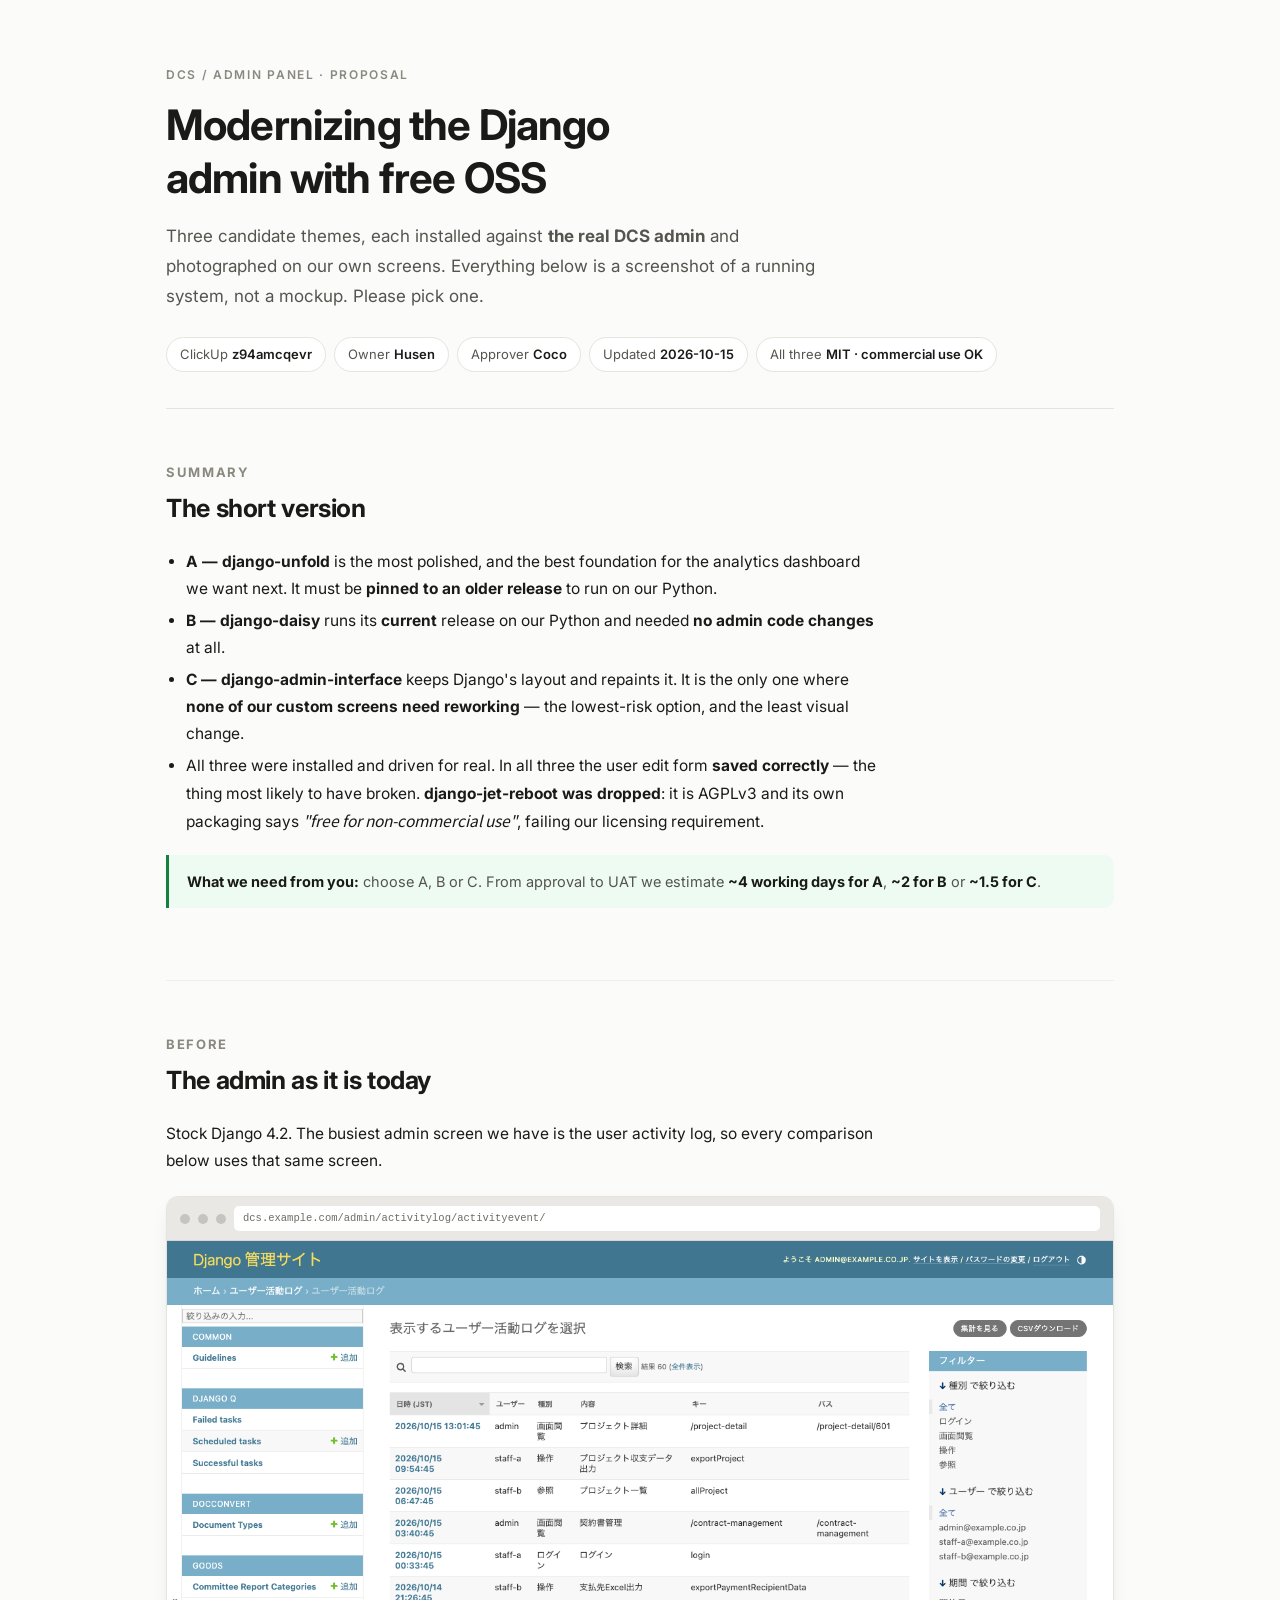
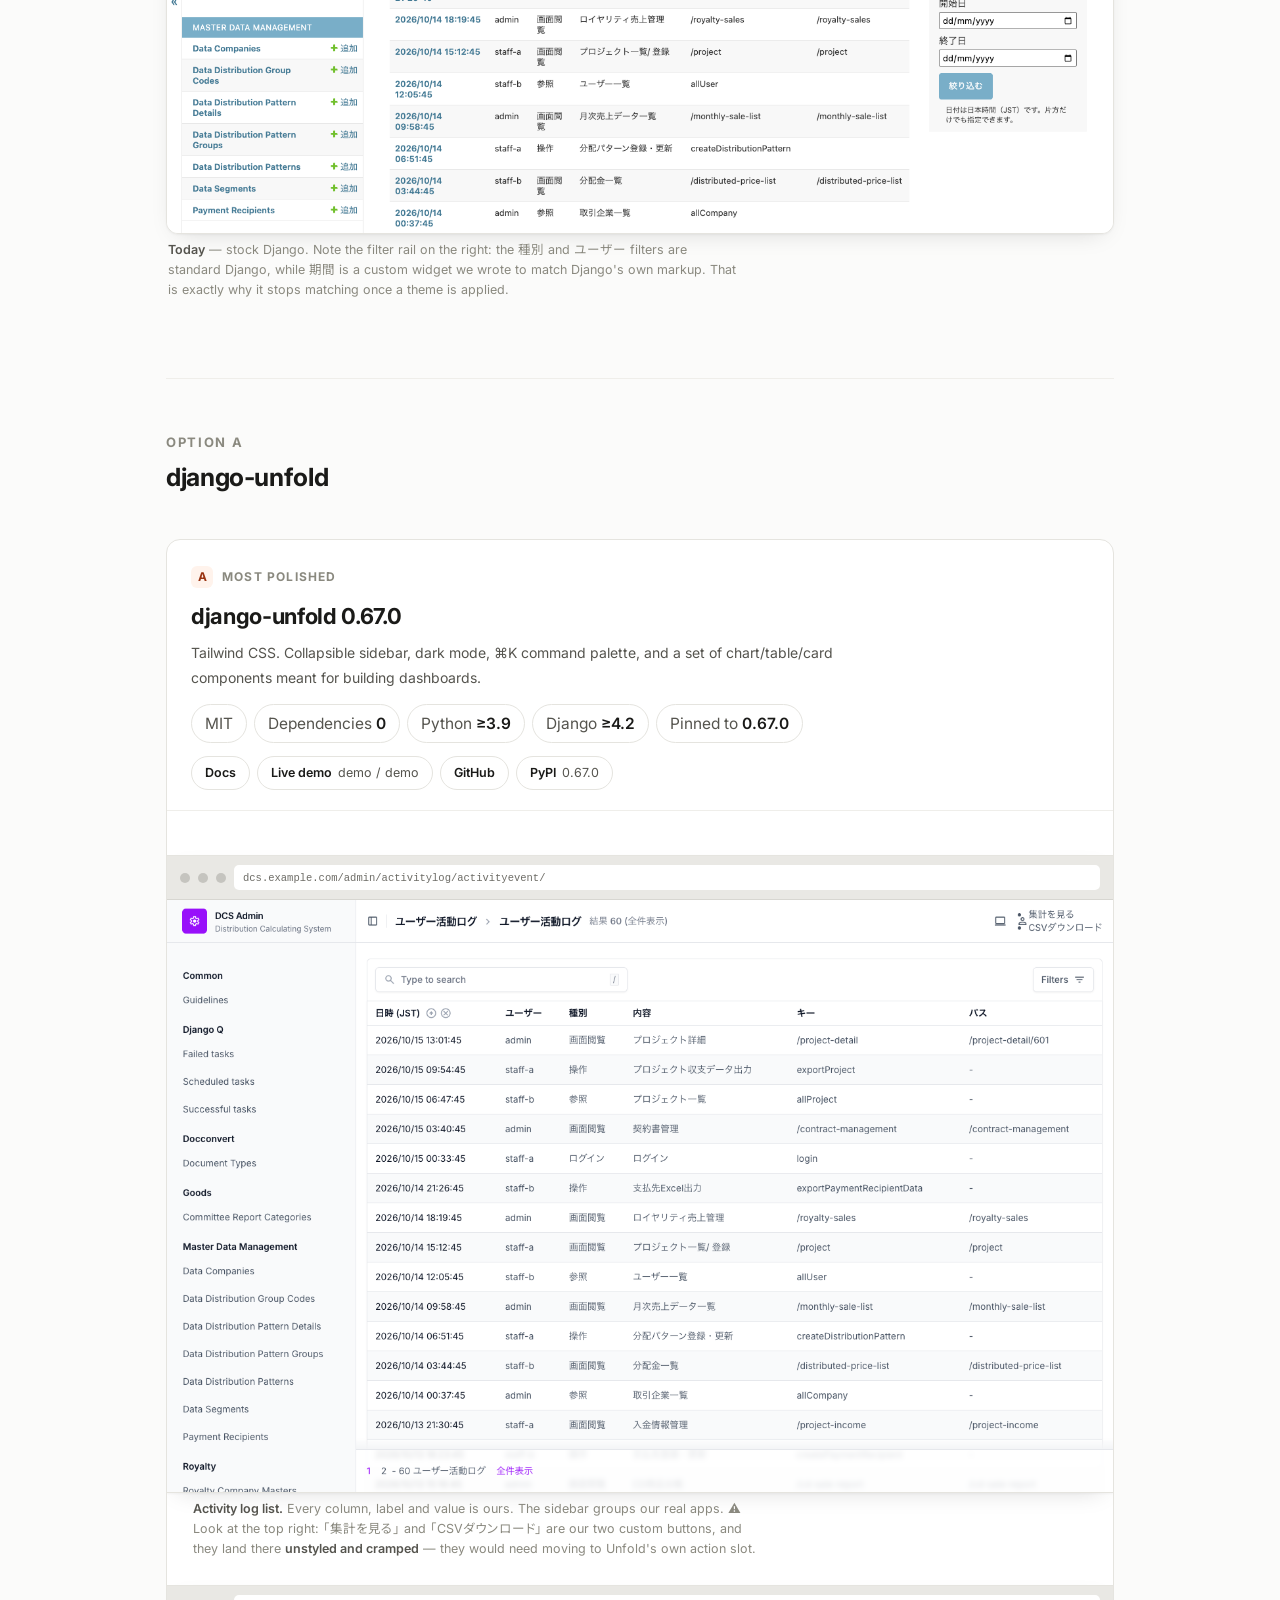
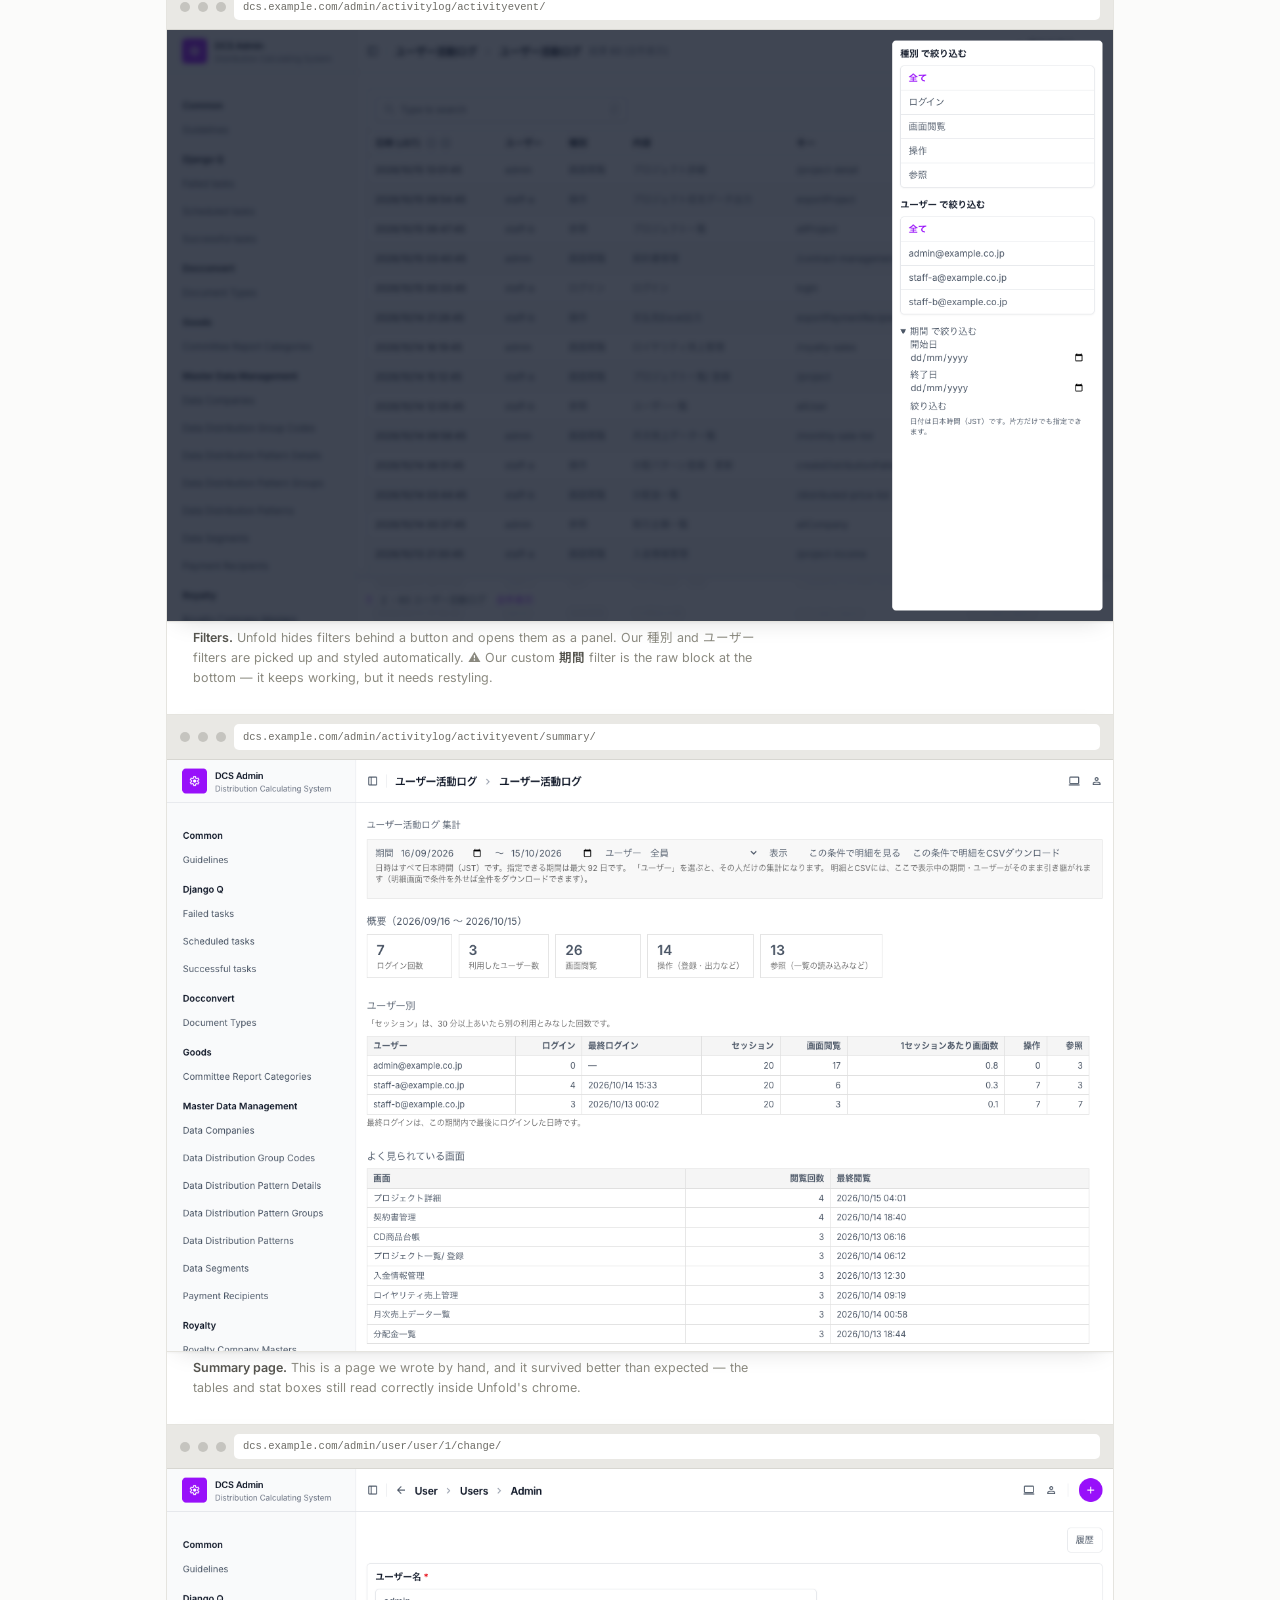
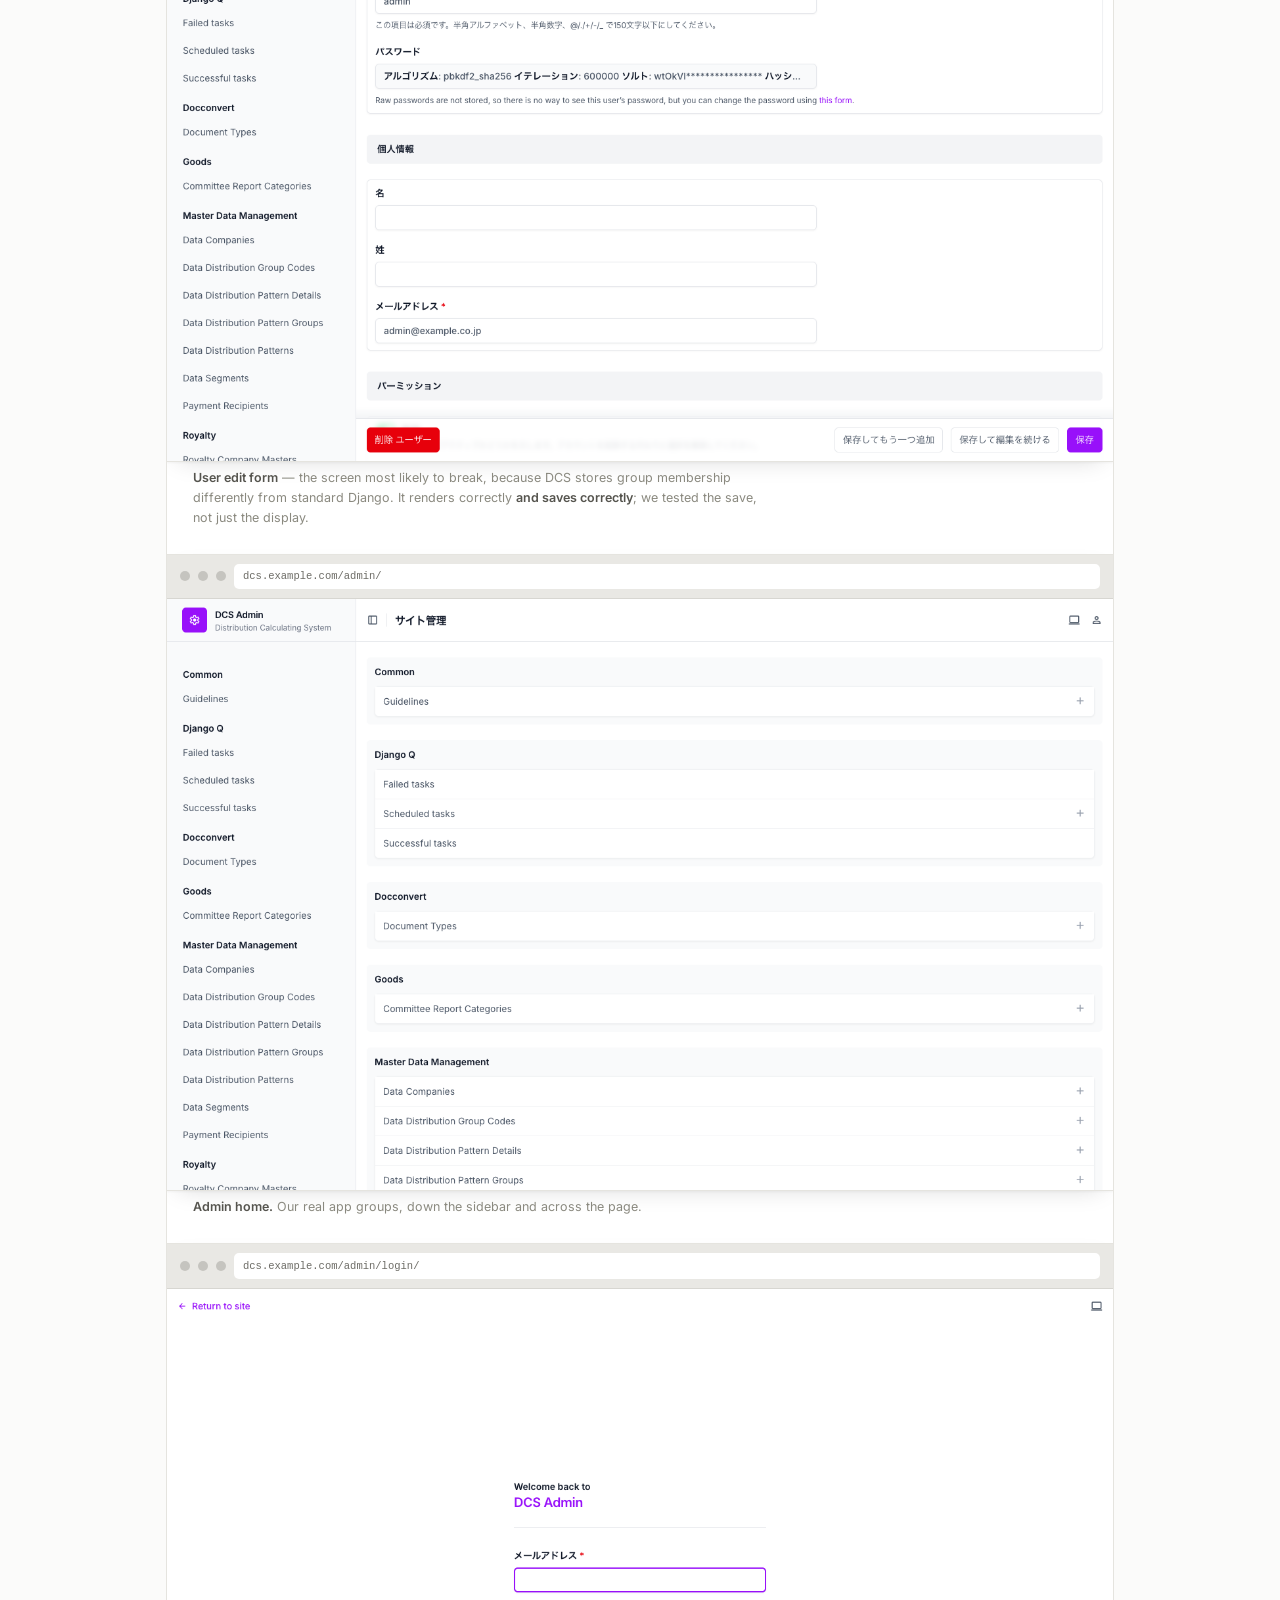
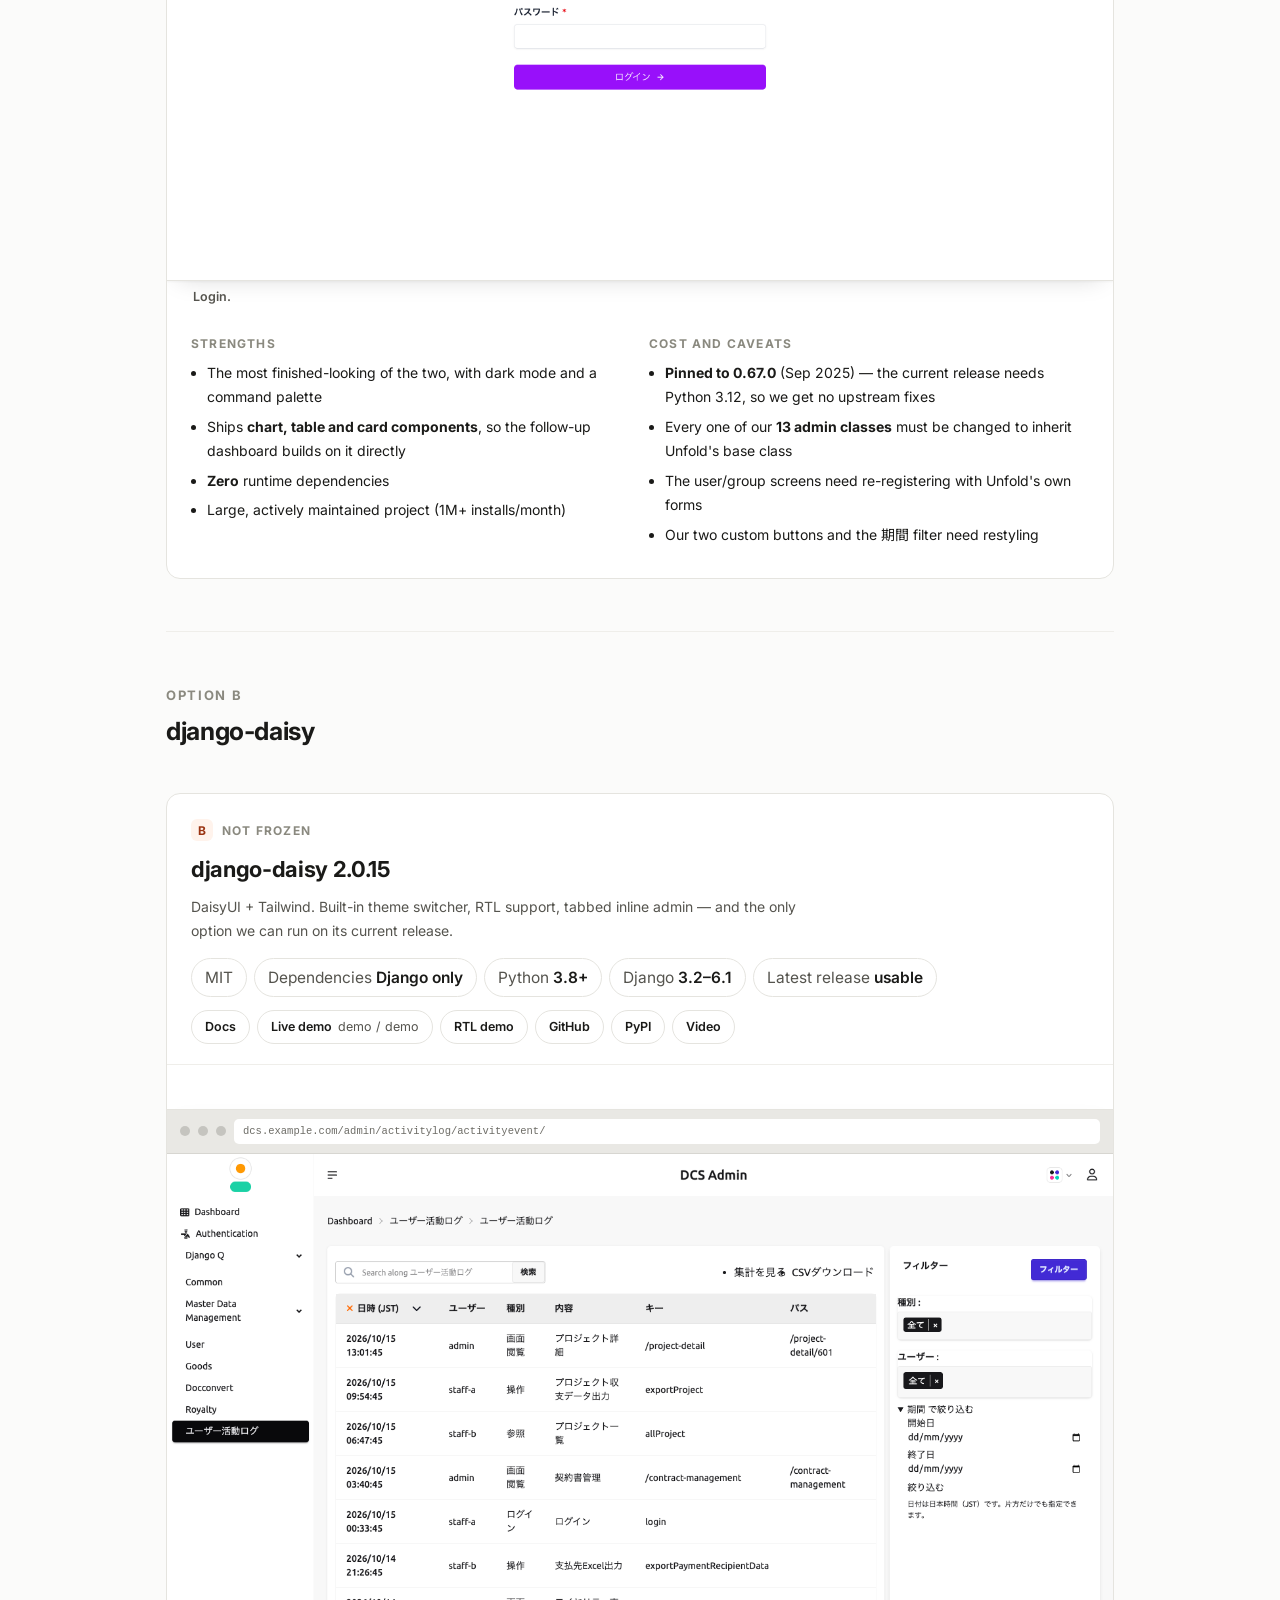
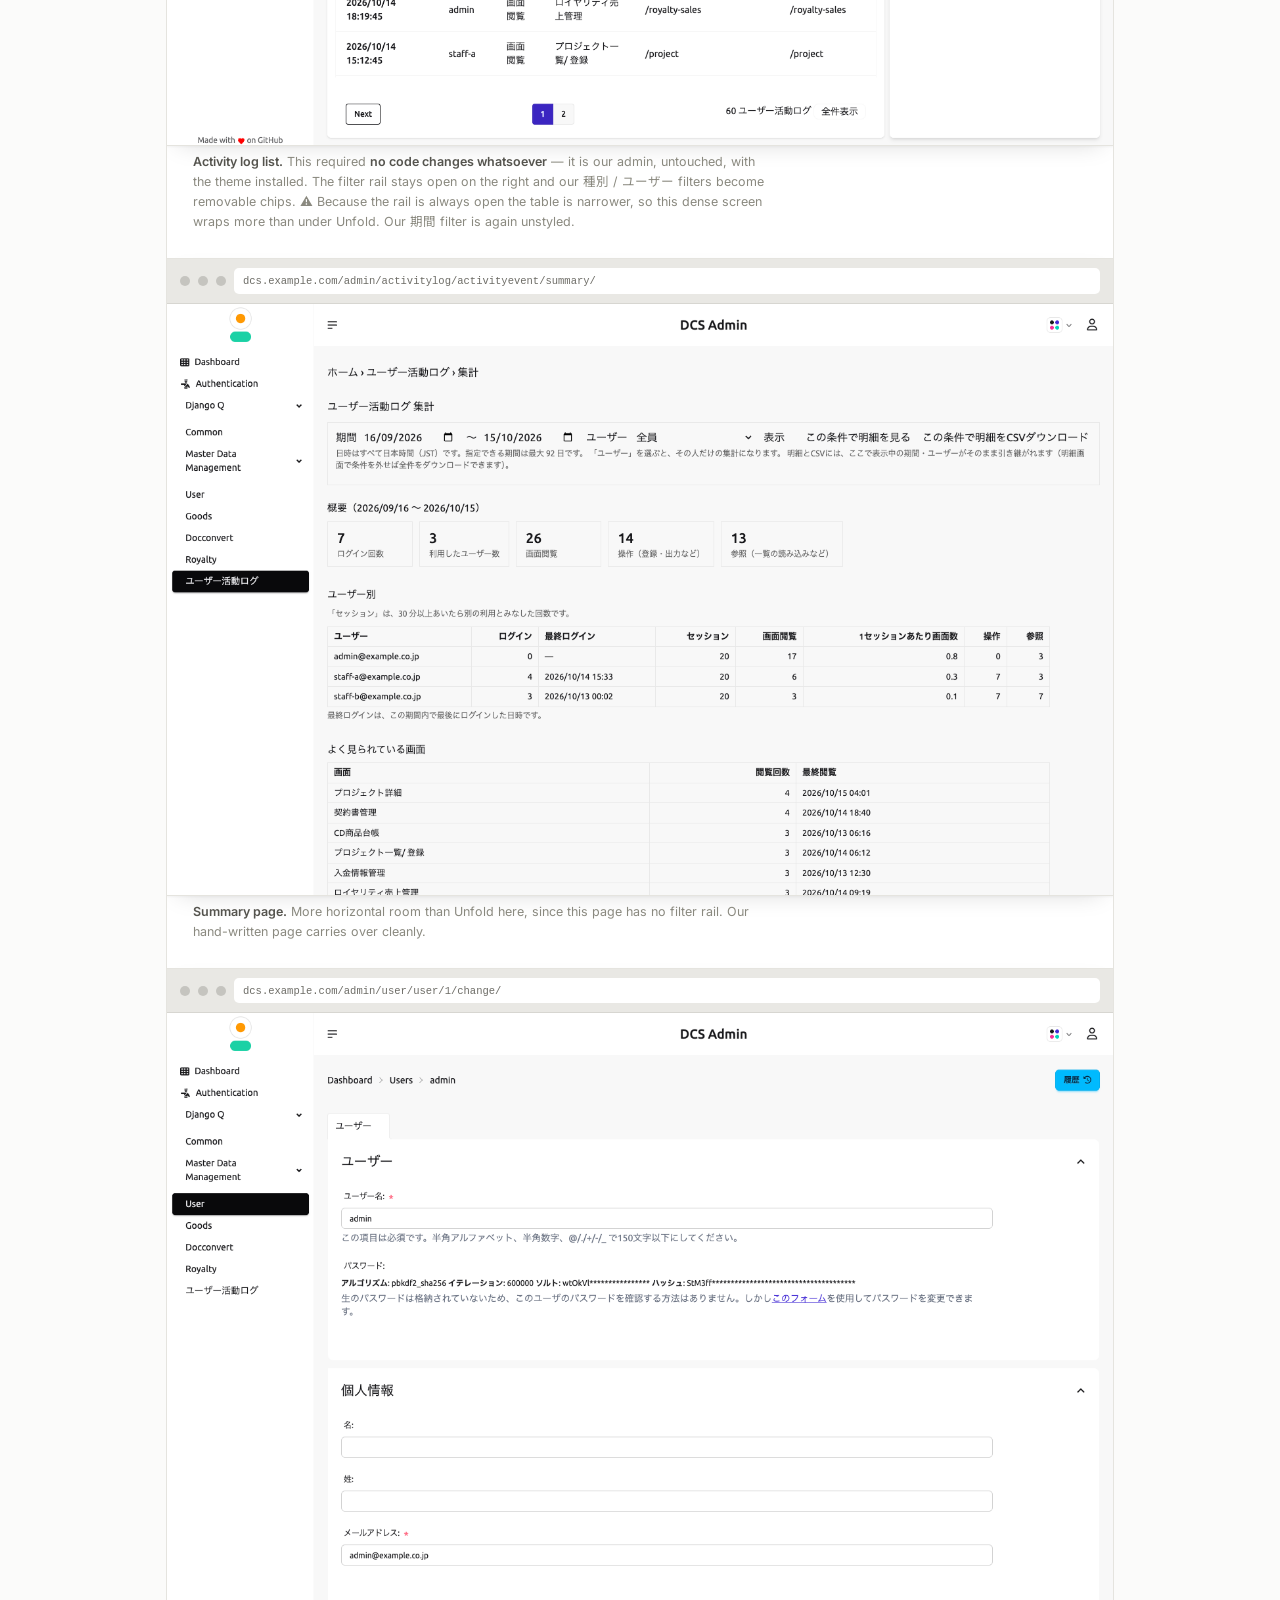
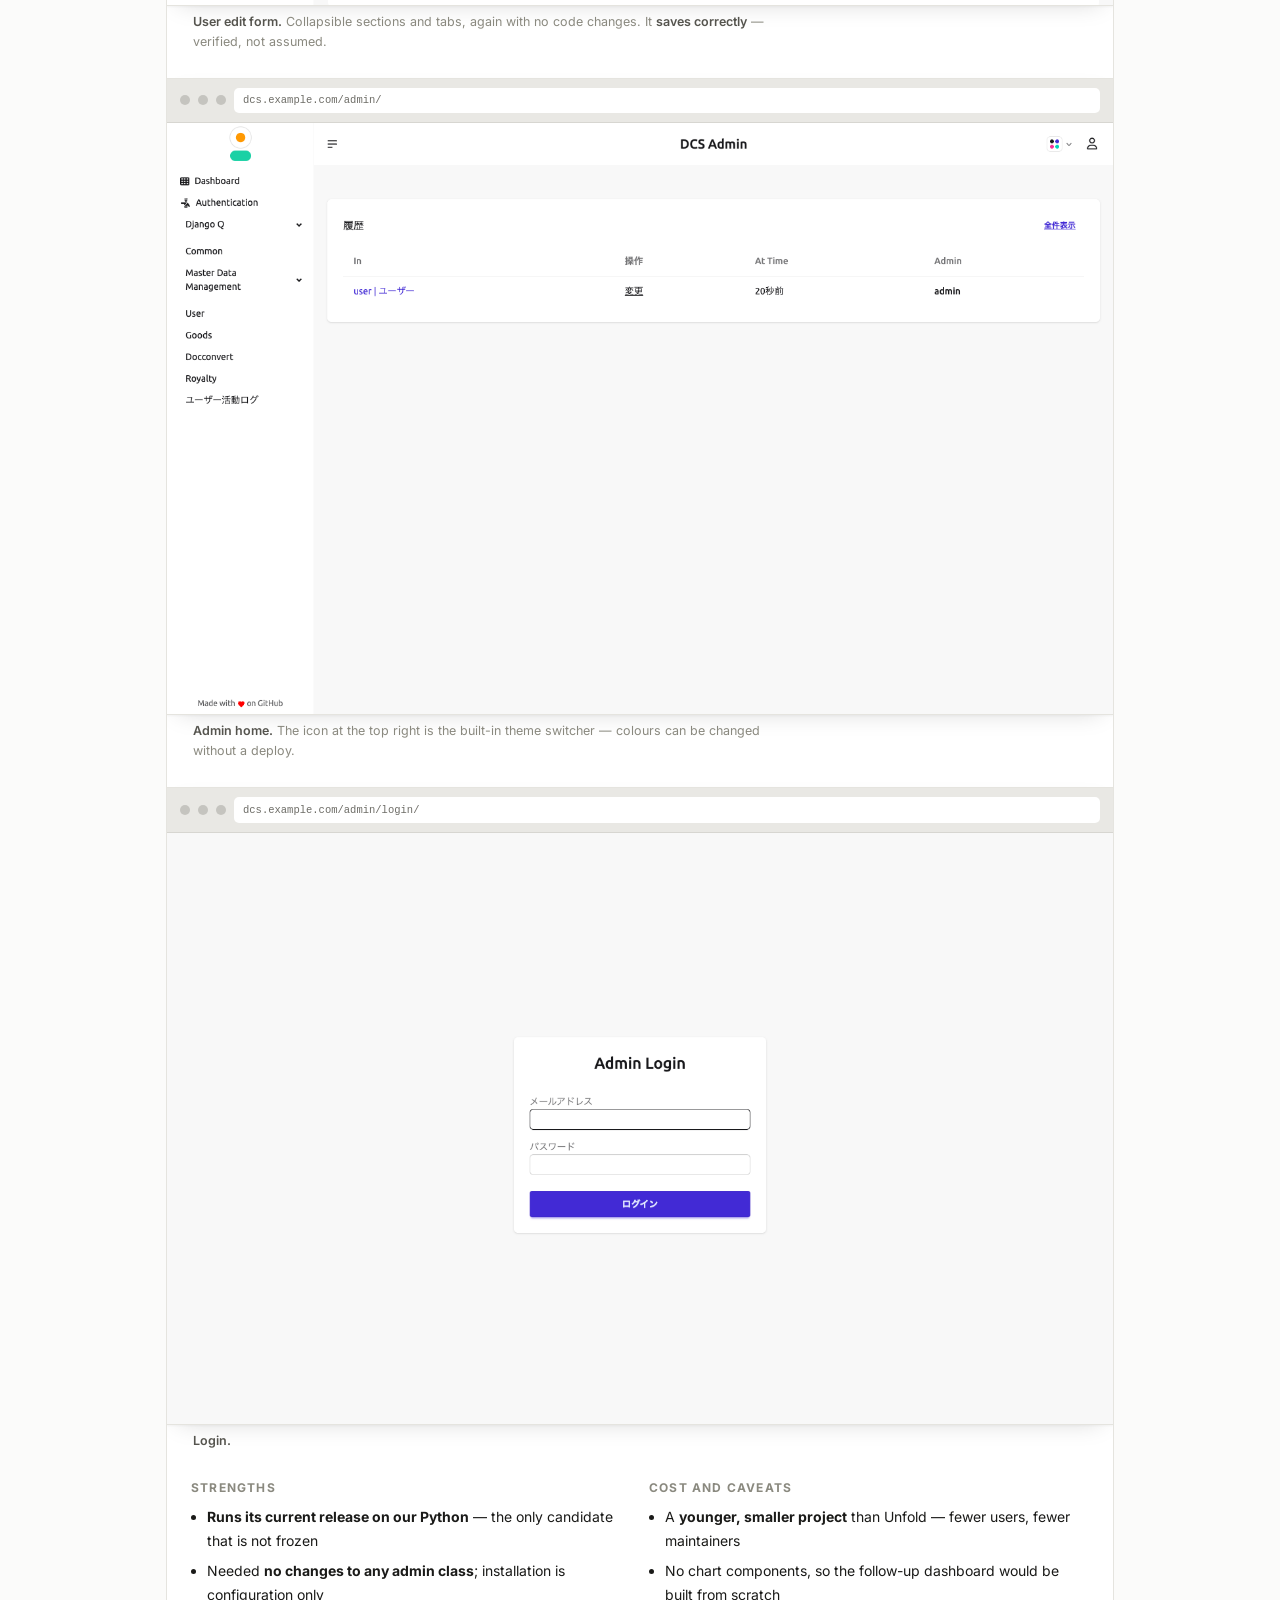
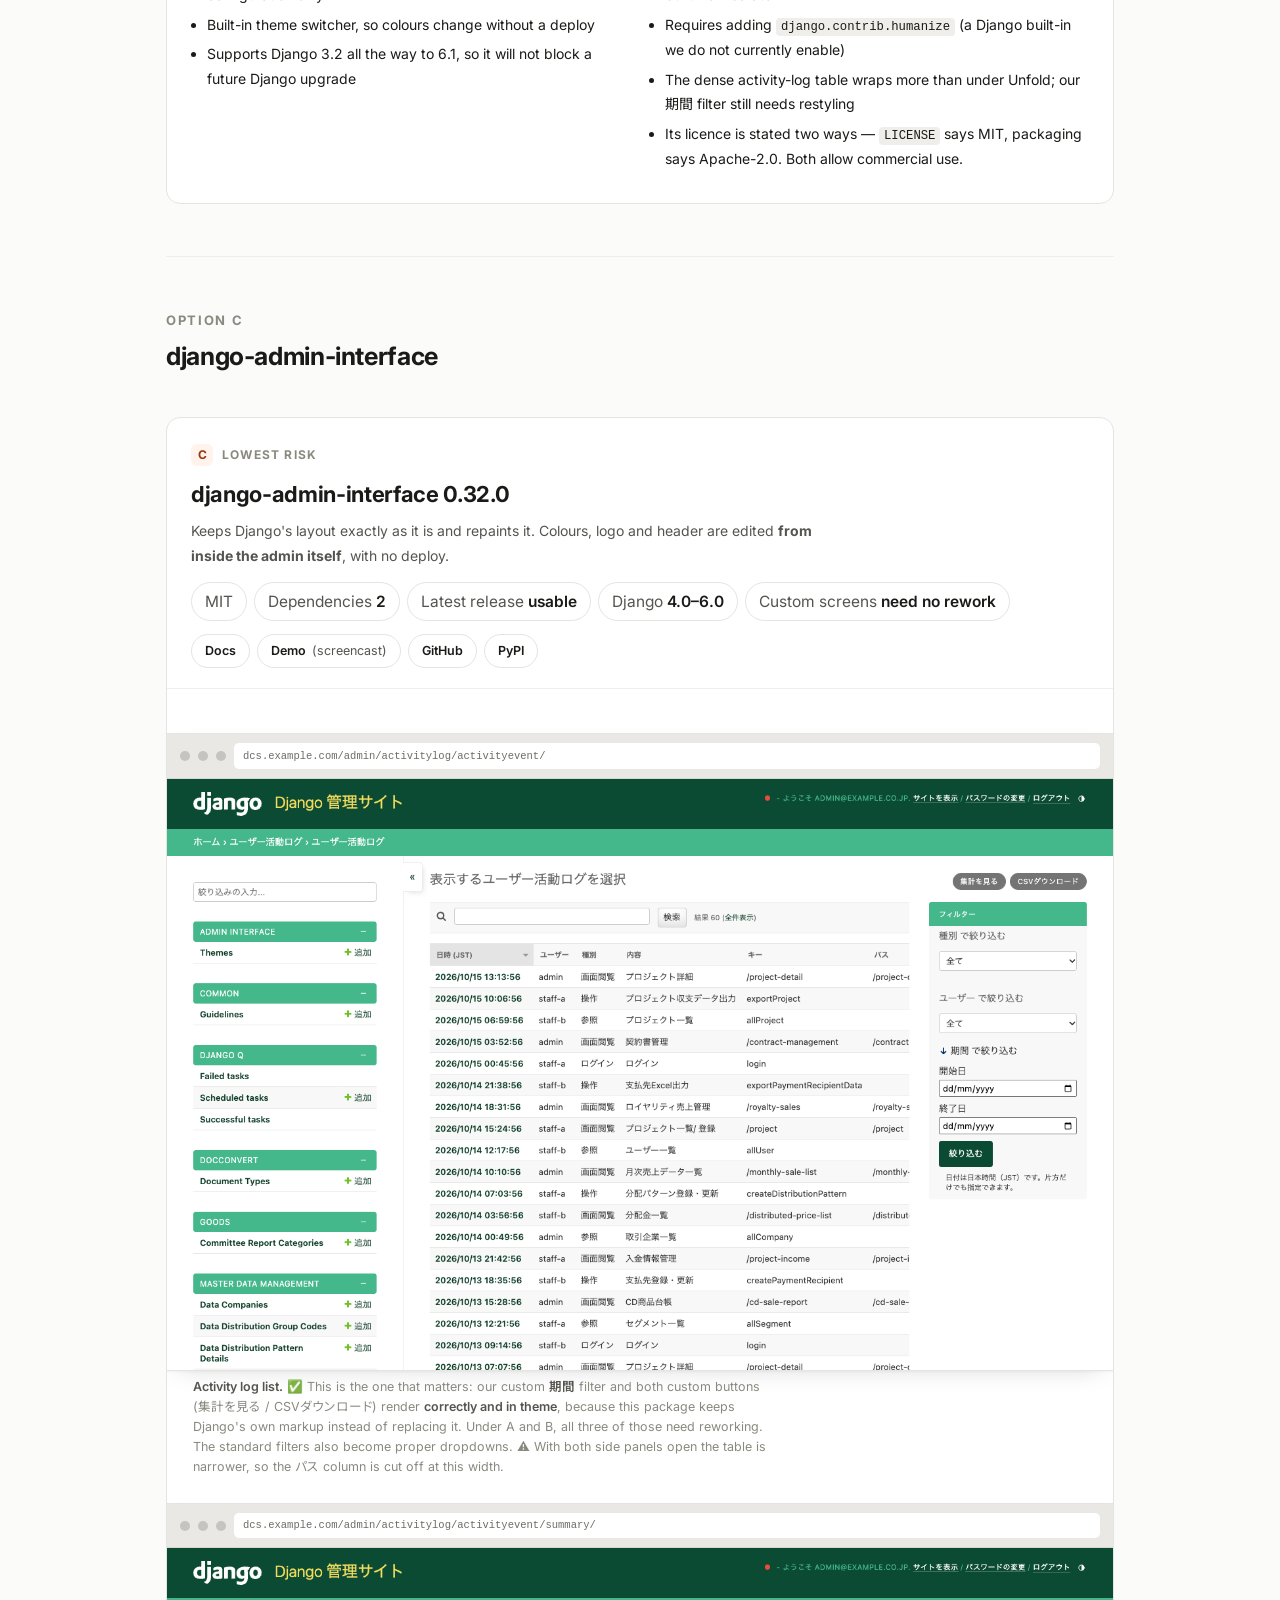
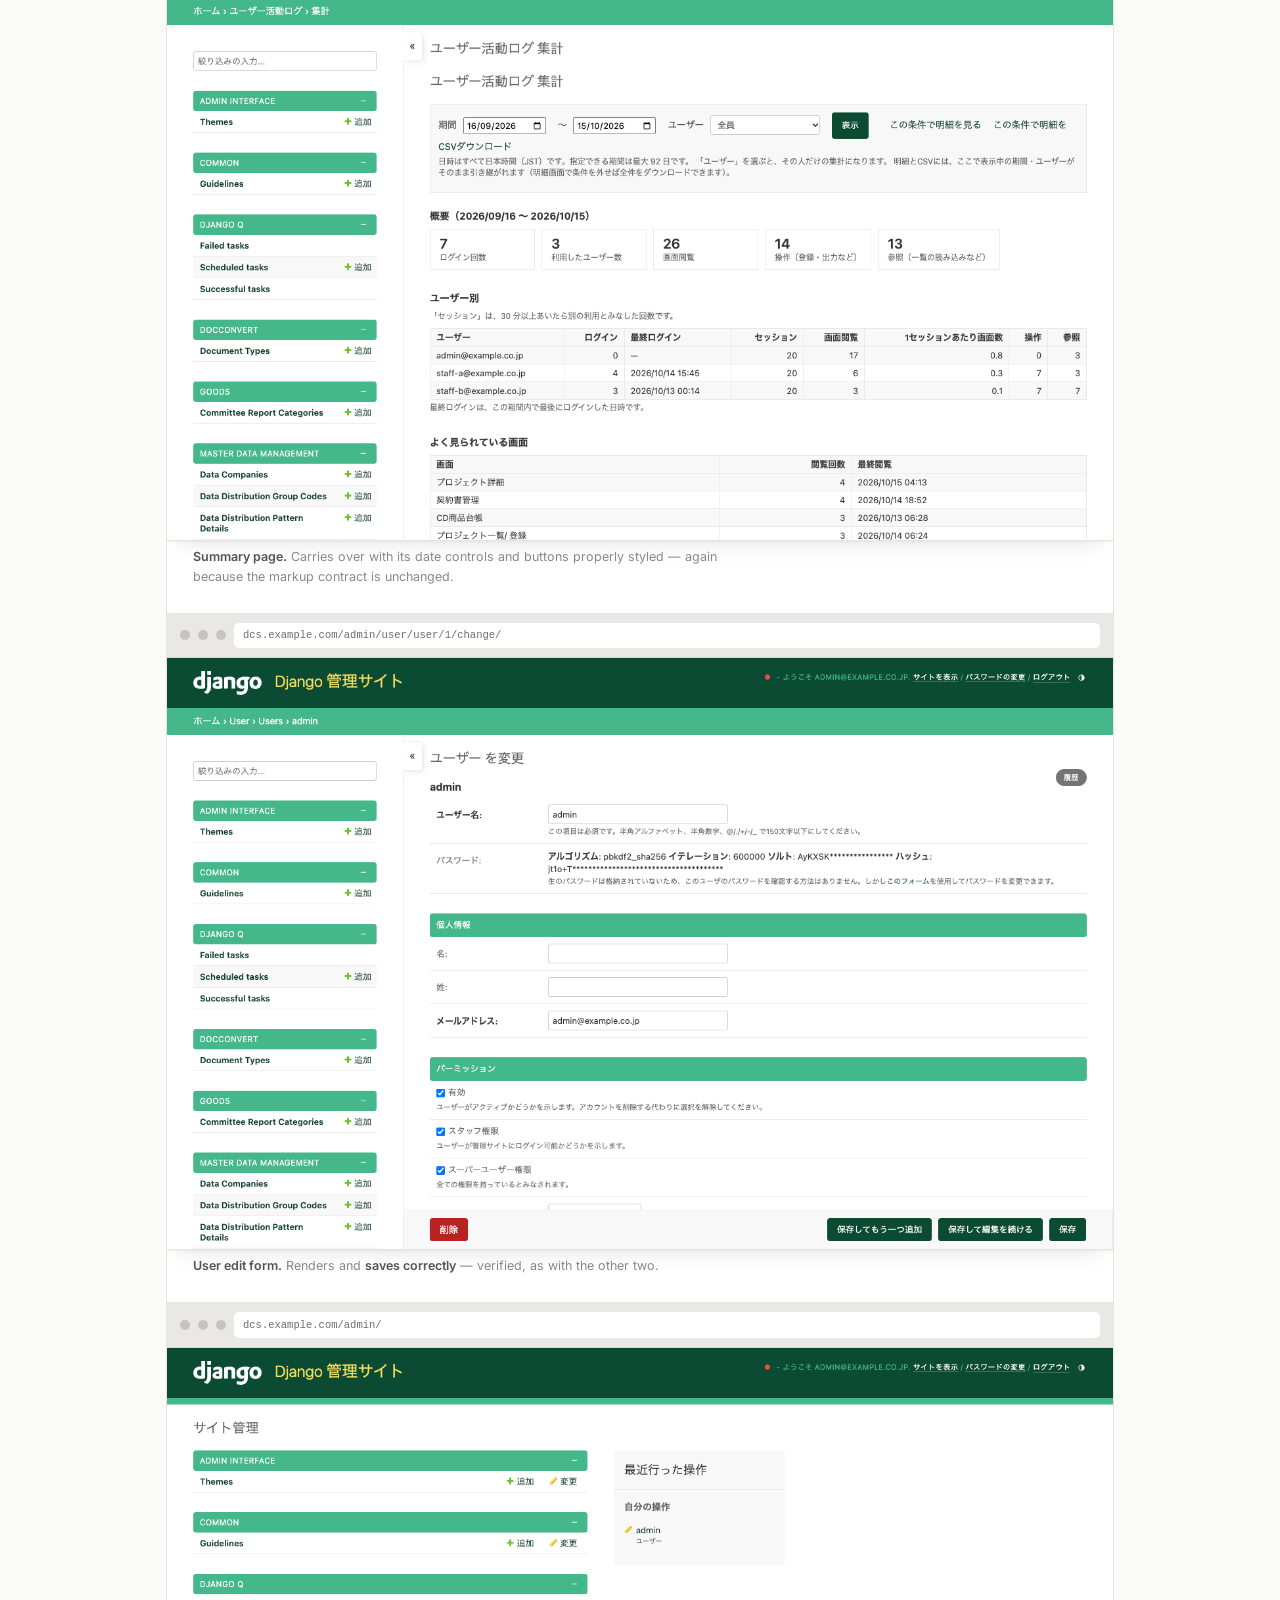
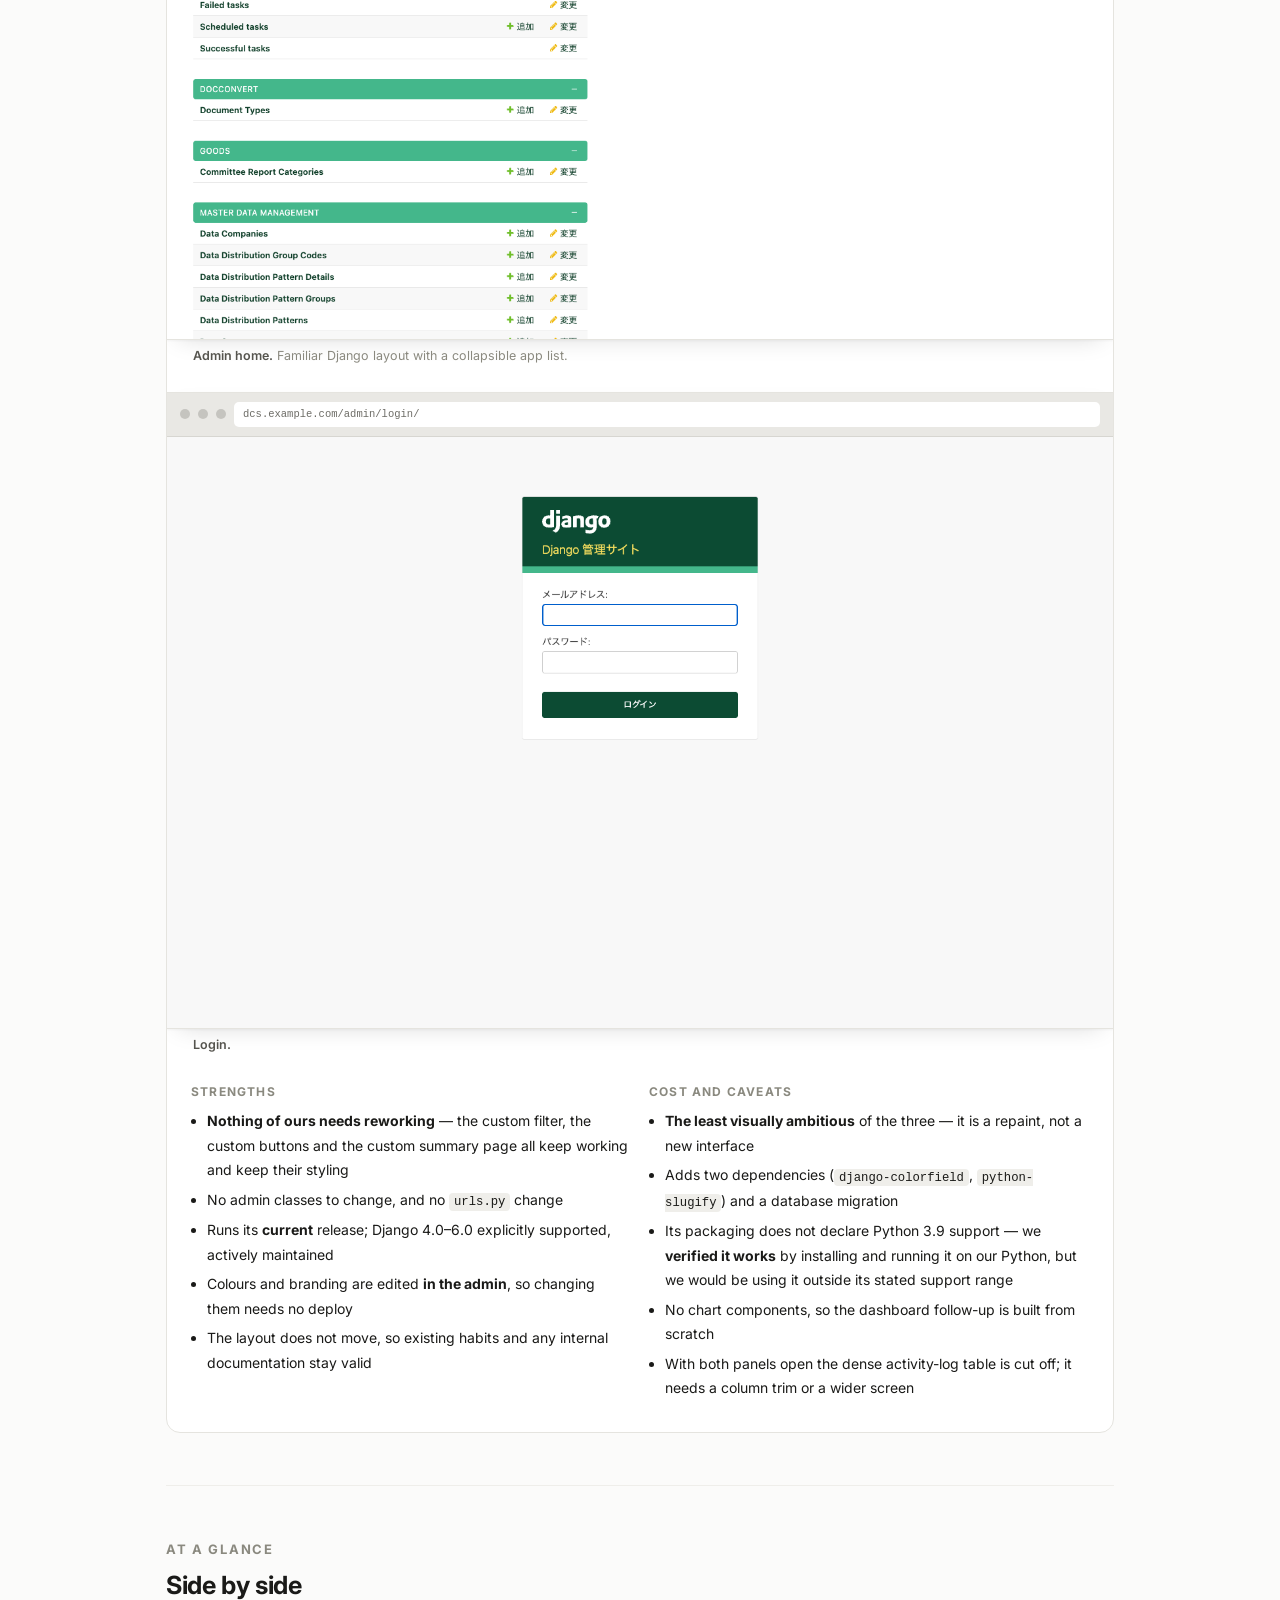
==== commit 492d02d7: "Add a third option: django-admin-interface Restores the parent ticket's three approvable proposals a" ====
--- a/index.html
+++ b/index.html
@@ -3,8 +3,8 @@
 <head>
 <meta charset="utf-8">
 <meta name="viewport" content="width=device-width, initial-scale=1">
-<title>DCS Admin UI — Two Proposals</title>
-<meta name="description" content="Two proposals for modernizing the DCS Django admin with free, commercially-licensed open-source UI libraries, shown on real DCS screens.">
+<title>DCS Admin UI — Three Proposals</title>
+<meta name="description" content="Three proposals for modernizing the DCS Django admin with free, commercially-licensed open-source UI libraries, shown on real DCS screens.">
 <link rel="icon" href="data:image/svg+xml,%3Csvg xmlns=%27http://www.w3.org/2000/svg%27 viewBox=%270 0 32 32%27%3E%3Crect width=%2732%27 height=%2732%27 rx=%277%27 fill=%27%239a3412%27/%3E%3Crect x=%277%27 y=%279%27 width=%2718%27 height=%273%27 rx=%271.5%27 fill=%27white%27/%3E%3Crect x=%277%27 y=%2715%27 width=%2712%27 height=%273%27 rx=%271.5%27 fill=%27white%27 opacity=%27.7%27/%3E%3Crect x=%277%27 y=%2721%27 width=%2715%27 height=%273%27 rx=%271.5%27 fill=%27white%27 opacity=%27.45%27/%3E%3C/svg%3E">
 <link rel="preconnect" href="https://fonts.googleapis.com">
 <link rel="preconnect" href="https://fonts.gstatic.com" crossorigin>
@@ -141,7 +141,7 @@
 <header class="top">
   <p class="eyebrow">DCS / Admin panel · Proposal</p>
   <h1>Modernizing the Django<br>admin with free OSS</h1>
-  <p class="lede">Two candidate themes, both installed against <b>the real DCS admin</b> and
+  <p class="lede">Three candidate themes, each installed against <b>the real DCS admin</b> and
   photographed on our own screens. Everything below is a screenshot of a running system, not a mockup.
   Please pick one.</p>
   <div class="meta">
@@ -149,7 +149,7 @@
     <span class="chip">Owner <b>Husen</b></span>
     <span class="chip">Approver <b>Coco</b></span>
     <span class="chip">Updated <b>2026-10-15</b></span>
-    <span class="chip">Both options <b>MIT · commercial use OK</b></span>
+    <span class="chip">All three <b>MIT · commercial use OK</b></span>
   </div>
 </header>
 
@@ -157,18 +157,18 @@
   <h2>Summary</h2>
   <p class="h2sub">The short version</p>
   <ul>
-    <li>Three libraries were shortlisted. <b>django-jet-reboot had to be dropped</b> — it is AGPLv3 and
-      its own packaging says <i>"free for non-commercial use"</i>, which fails this project's licensing
-      requirement outright. That leaves two.</li>
-    <li><b>A — django-unfold</b> is the more polished product and the better foundation for the analytics
-      dashboard we want next. It must be <b>pinned to an older release</b> to run on our Python.</li>
-    <li><b>B — django-daisy</b> is the only candidate that runs its <b>current</b> release on our Python,
-      and it needed <b>no code changes at all</b> to work.</li>
-    <li>Both were installed and driven for real. In both, the user edit form <b>saved correctly</b> — the
-      single thing most likely to have broken. In both, one custom screen needs restyling.</li>
+    <li><b>A — django-unfold</b> is the most polished, and the best foundation for the analytics dashboard
+      we want next. It must be <b>pinned to an older release</b> to run on our Python.</li>
+    <li><b>B — django-daisy</b> runs its <b>current</b> release on our Python and needed <b>no admin code
+      changes</b> at all.</li>
+    <li><b>C — django-admin-interface</b> keeps Django's layout and repaints it. It is the only one where
+      <b>none of our custom screens need reworking</b> — the lowest-risk option, and the least visual change.</li>
+    <li>All three were installed and driven for real. In all three the user edit form <b>saved correctly</b> —
+      the thing most likely to have broken. <b>django-jet-reboot was dropped</b>: it is AGPLv3 and its own
+      packaging says <i>"free for non-commercial use"</i>, failing our licensing requirement.</li>
   </ul>
-  <div class="note ok"><b>What we need from you:</b> choose A or B. From approval to UAT we estimate
-  <b>~4 working days for A</b> or <b>~2 days for B</b>.</div>
+  <div class="note ok"><b>What we need from you:</b> choose A, B or C. From approval to UAT we estimate
+  <b>~4 working days for A</b>, <b>~2 for B</b> or <b>~1.5 for C</b>.</div>
 </section>
 
 <section>
@@ -338,35 +338,123 @@
 </section>
 
 <section>
+  <h2>Option C</h2>
+  <p class="h2sub">django-admin-interface</p>
+
+  <div class="cand">
+    <div class="hd">
+      <div class="rank"><span class="dot">C</span>Lowest risk</div>
+      <h3>django-admin-interface 0.32.0</h3>
+      <p class="sub">Keeps Django's layout exactly as it is and repaints it. Colours, logo and header are
+      edited <b>from inside the admin itself</b>, with no deploy.</p>
+      <div class="badges">
+        <span class="chip">MIT</span><span class="chip">Dependencies <b>2</b></span>
+        <span class="chip ok">Latest release <b>usable</b></span><span class="chip">Django <b>4.0–6.0</b></span>
+        <span class="chip ok">Custom screens <b>need no rework</b></span>
+      </div>
+      <div class="links">
+        <a href="https://github.com/fabiocaccamo/django-admin-interface#readme"><b>Docs</b></a>
+        <a href="https://github.com/fabiocaccamo/django-admin-interface#demo"><b>Demo</b> (screencast)</a>
+        <a href="https://github.com/fabiocaccamo/django-admin-interface"><b>GitHub</b></a>
+        <a href="https://pypi.org/project/django-admin-interface/"><b>PyPI</b></a>
+      </div>
+    </div>
+    <div class="body">
+      <div class="shot"><div class="bar"><i></i><i></i><i></i>
+        <div class="url">dcs.example.com/admin/activitylog/activityevent/</div></div>
+        <img src="images/ai-list.png" alt="DCS activity log list rendered by django-admin-interface"></div>
+      <p class="cap"><b>Activity log list.</b> ✅ This is the one that matters: our custom <b>期間</b> filter and
+      both custom buttons (集計を見る / CSVダウンロード) render <b>correctly and in theme</b>, because this package
+      keeps Django's own markup instead of replacing it. Under A and B, all three of those need reworking.
+      The standard filters also become proper dropdowns. ⚠️ With both side panels open the table is narrower,
+      so the パス column is cut off at this width.</p>
+
+      <div class="shot"><div class="bar"><i></i><i></i><i></i>
+        <div class="url">dcs.example.com/admin/activitylog/activityevent/summary/</div></div>
+        <img src="images/ai-summary.png" alt="The activity log summary page under django-admin-interface"></div>
+      <p class="cap"><b>Summary page.</b> Carries over with its date controls and buttons properly styled —
+      again because the markup contract is unchanged.</p>
+
+      <div class="shot"><div class="bar"><i></i><i></i><i></i>
+        <div class="url">dcs.example.com/admin/user/user/1/change/</div></div>
+        <img src="images/ai-userform.png" alt="The user edit form under django-admin-interface"></div>
+      <p class="cap"><b>User edit form.</b> Renders and <b>saves correctly</b> — verified, as with the other two.</p>
+
+      <div class="shot"><div class="bar"><i></i><i></i><i></i>
+        <div class="url">dcs.example.com/admin/</div></div>
+        <img src="images/ai-index.png" alt="The admin home page under django-admin-interface"></div>
+      <p class="cap"><b>Admin home.</b> Familiar Django layout with a collapsible app list.</p>
+
+      <div class="shot"><div class="bar"><i></i><i></i><i></i>
+        <div class="url">dcs.example.com/admin/login/</div></div>
+        <img src="images/ai-login.png" alt="The login screen under django-admin-interface"></div>
+      <p class="cap"><b>Login.</b></p>
+
+      <div class="pros">
+        <div><h4>Strengths</h4><ul>
+          <li><b>Nothing of ours needs reworking</b> — the custom filter, the custom buttons and the custom
+            summary page all keep working and keep their styling</li>
+          <li>No admin classes to change, and no <code>urls.py</code> change</li>
+          <li>Runs its <b>current</b> release; Django 4.0–6.0 explicitly supported, actively maintained</li>
+          <li>Colours and branding are edited <b>in the admin</b>, so changing them needs no deploy</li>
+          <li>The layout does not move, so existing habits and any internal documentation stay valid</li>
+        </ul></div>
+        <div><h4>Cost and caveats</h4><ul>
+          <li><b>The least visually ambitious</b> of the three — it is a repaint, not a new interface</li>
+          <li>Adds two dependencies (<code>django-colorfield</code>, <code>python-slugify</code>) and a database migration</li>
+          <li>Its packaging does not declare Python 3.9 support — we <b>verified it works</b> by installing and
+            running it on our Python, but we would be using it outside its stated support range</li>
+          <li>No chart components, so the dashboard follow-up is built from scratch</li>
+          <li>With both panels open the dense activity-log table is cut off; it needs a column trim or a wider screen</li>
+        </ul></div>
+      </div>
+    </div>
+  </div>
+</section>
+
+<section>
   <h2>At a glance</h2>
   <p class="h2sub">Side by side</p>
   <div class="tscroll"><table>
-    <thead><tr><th></th><th>A — django-unfold</th><th>B — django-daisy</th></tr></thead>
+    <thead><tr><th></th><th>A — unfold</th><th>B — daisy</th><th>C — admin-interface</th></tr></thead>
     <tbody>
-      <tr><td><b>Version we'd run</b></td><td>0.67.0 <span class="tag warn">pinned, Sep 2025</span></td>
-          <td>2.0.15 <span class="tag ok">current</span></td></tr>
-      <tr><td><b>Why pinned?</b></td><td>latest needs Python 3.12</td><td><span class="tag ok">not pinned</span></td></tr>
-      <tr><td><b>License</b></td><td>MIT</td><td>MIT / Apache-2.0</td></tr>
-      <tr><td><b>Extra dependencies</b></td><td><span class="tag ok">0</span></td><td><span class="tag ok">0</span></td></tr>
+      <tr><td><b>Version we'd run</b></td><td>0.67.0 <span class="tag warn">pinned</span></td>
+          <td>2.0.15 <span class="tag ok">current</span></td><td>0.32.0 <span class="tag ok">current</span></td></tr>
+      <tr><td><b>License</b></td><td>MIT</td><td>MIT / Apache-2.0</td><td>MIT</td></tr>
+      <tr><td><b>Extra dependencies</b></td><td><span class="tag ok">0</span></td>
+          <td><span class="tag ok">0</span></td><td>2 + a migration</td></tr>
+      <tr><td><b>Python 3.9</b></td><td><span class="tag ok">declared</span></td>
+          <td><span class="tag ok">declared</span></td><td><span class="tag warn">works, not declared</span></td></tr>
       <tr><td><b>Changes to our admin code</b></td><td>13 classes + auth re-registration</td>
-          <td><span class="tag ok">none</span></td></tr>
-      <tr><td><b>User form saves correctly</b></td><td><span class="tag ok">verified</span></td>
-          <td><span class="tag ok">verified</span></td></tr>
-      <tr><td><b>Custom 期間 filter</b></td><td>needs restyling</td><td>needs restyling</td></tr>
-      <tr><td><b>Custom summary page</b></td><td>carries over</td><td>carries over</td></tr>
-      <tr><td><b>Dark mode / theming</b></td><td>dark mode built in</td><td>theme switcher built in</td></tr>
-      <tr><td><b>Dashboard follow-up</b></td><td><span class="tag ok">chart components</span></td><td>build our own</td></tr>
-      <tr><td><b>Project size</b></td><td>large, very active</td><td>smaller, newer</td></tr>
-      <tr><td><b>Estimated effort</b></td><td>~4 working days</td><td>~2 working days</td></tr>
+          <td><span class="tag ok">none</span></td><td><span class="tag ok">none</span></td></tr>
+      <tr><td><b>Our custom 期間 filter</b></td><td>needs restyling</td><td>needs restyling</td>
+          <td><span class="tag ok">works as-is</span></td></tr>
+      <tr><td><b>Our custom buttons</b></td><td>needs moving</td><td>minor</td>
+          <td><span class="tag ok">works as-is</span></td></tr>
+      <tr><td><b>Custom 集計 page</b></td><td>carries over</td><td>carries over</td>
+          <td><span class="tag ok">carries over, styled</span></td></tr>
+      <tr><td><b>User form saves</b></td><td><span class="tag ok">verified</span></td>
+          <td><span class="tag ok">verified</span></td><td><span class="tag ok">verified</span></td></tr>
+      <tr><td><b>Visual change</b></td><td>large</td><td>large</td><td>moderate — layout unchanged</td></tr>
+      <tr><td><b>Theming without a deploy</b></td><td>no</td><td>theme switcher</td>
+          <td><span class="tag ok">edited in the admin</span></td></tr>
+      <tr><td><b>Dashboard follow-up</b></td><td><span class="tag ok">chart components</span></td>
+          <td>build our own</td><td>build our own</td></tr>
+      <tr><td><b>Project size</b></td><td>large, very active</td><td>smaller, newer</td><td>established, active</td></tr>
+      <tr><td><b>Estimated effort</b></td><td>~4 days</td><td>~2 days</td><td>~1.5 days</td></tr>
     </tbody>
   </table></div>
 
-  <div class="verdict">
-    <div><div class="k">Pick A if</div>the priority is the most polished result and the analytics
-    dashboard we want next, and we accept running a pinned release until Python is upgraded.</div>
-    <div><div class="k">Pick B if</div>the priority is staying current and low-risk — no admin code
-    changes, no frozen dependency, and roughly half the work.</div>
+  <div class="verdict" style="grid-template-columns:repeat(3,1fr)">
+    <div><div class="k">Pick A if</div>the priority is the best-looking result and a head start on the
+    analytics dashboard, and we accept a pinned release and the largest code change.</div>
+    <div><div class="k">Pick B if</div>the priority is a modern look while staying on current releases,
+    with no admin code to change.</div>
+    <div><div class="k">Pick C if</div>the priority is minimum risk and minimum disruption — nothing of
+    ours needs reworking and nobody has to relearn the screens.</div>
   </div>
+  <p>Our recommendation is <b>A</b> if the dashboard work is going ahead soon, and <b>C</b> if it is not —
+  C delivers a visible refresh for the least work and the least risk. B sits between them.</p>
 </section>
 
 <section>
@@ -383,14 +471,15 @@
           original project's demo site is offline and its screenshots are from the predecessor project.
           <a href="https://github.com/assem-ch/django-jet-reboot">repo</a> ·
           <a href="https://django-jet-reboot.readthedocs.io/">docs</a></td></tr>
+      <tr><td><b>django-simpleui</b> · <b>django-baton</b></td>
+          <td>Both permissively licensed and both run on our Python, but neither fits as well: simpleui
+          replaces the admin with an iframe-and-tabs shell and showed console errors plus mixed-language
+          chrome on our screens; baton additionally requires a <code>urls.py</code> change and its
+          3.9-compatible release is pinned.</td></tr>
       <tr><td><b>django-jazzmin</b> 3.0.1</td>
           <td>Permissively licensed, but its last release compatible with our Python is from
           <b>October 2024</b>, and it moves list filters into header dropdowns, so our custom filter would
           need porting anyway. Daisy covers the same ground while staying current.</td></tr>
-      <tr><td><b>django-admin-interface</b> 0.32.0</td>
-          <td>Permissively licensed, but declares no Python floor and its metadata targets 3.10+, so
-          support for our Python is unverified. Adds two dependencies and a database migration, and
-          changes the least visually.</td></tr>
     </tbody>
   </table></div>
 </section>
@@ -433,9 +522,9 @@
   <div class="tscroll"><table>
     <thead><tr><th>Phase</th><th>What happens</th><th>Effort</th></tr></thead>
     <tbody>
-      <tr><td>1. Research &amp; proposal</td><td>Licensing and compatibility checks, both themes installed and photographed, this document</td><td class="num">done</td></tr>
-      <tr><td>2. Review</td><td><b>Coco picks A or B</b></td><td class="num">1–3 days</td></tr>
-      <tr><td>3. Implementation</td><td>De-couple tests from markup → install → (A only: migrate admin classes) → restyle the custom buttons and 期間 filter</td><td class="num">A: ~4 / B: ~2 days</td></tr>
+      <tr><td>1. Research &amp; proposal</td><td>Licensing and compatibility checks, all three themes installed and photographed, this document</td><td class="num">done</td></tr>
+      <tr><td>2. Review</td><td><b>Coco picks A, B or C</b></td><td class="num">1–3 days</td></tr>
+      <tr><td>3. Implementation</td><td>De-couple tests from markup → install → (A only: migrate admin classes) → (A/B only: restyle the custom buttons and 期間 filter)</td><td class="num">A ~4 / B ~2 / C ~1.5 days</td></tr>
       <tr><td>4. Verification</td><td>Full test suite + a pass over every admin screen</td><td class="num">1 day</td></tr>
       <tr><td>5. UAT</td><td>Deploy to staging, reviewed by the UAT owner</td><td class="num">1–2 days</td></tr>
     </tbody>
@@ -446,7 +535,7 @@
   <h2>Next</h2>
   <p class="h2sub">Next steps</p>
   <ul>
-    <li><b>Coco:</b> pick A or B. If something needs changing, point at the section on this page.</li>
+    <li><b>Coco:</b> pick A, B or C. If something needs changing, point at the section on this page.</li>
     <li><b>Husen:</b> after approval, implement and raise a PR against <code>dev</code>.</li>
     <li><b>After that:</b> charts and dashboards go in as a separate ticket, built on the approved option.</li>
   </ul>
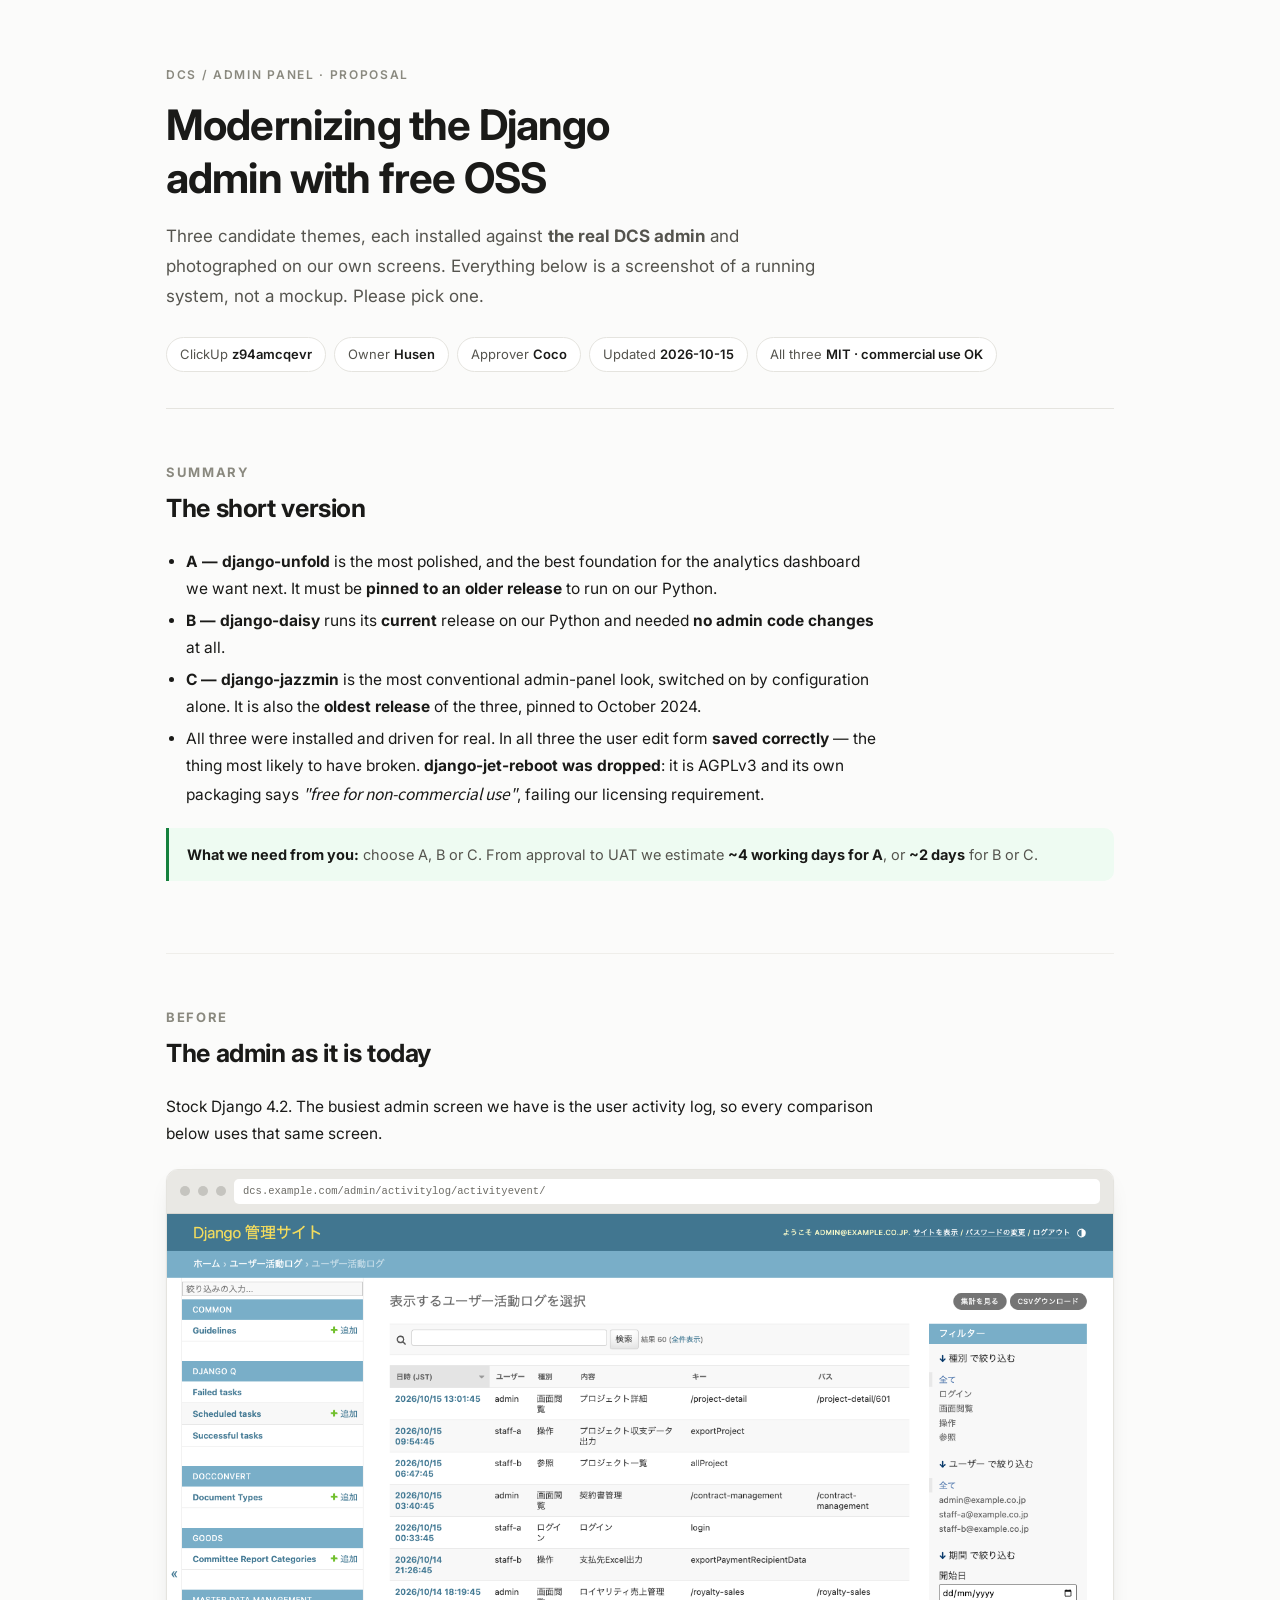
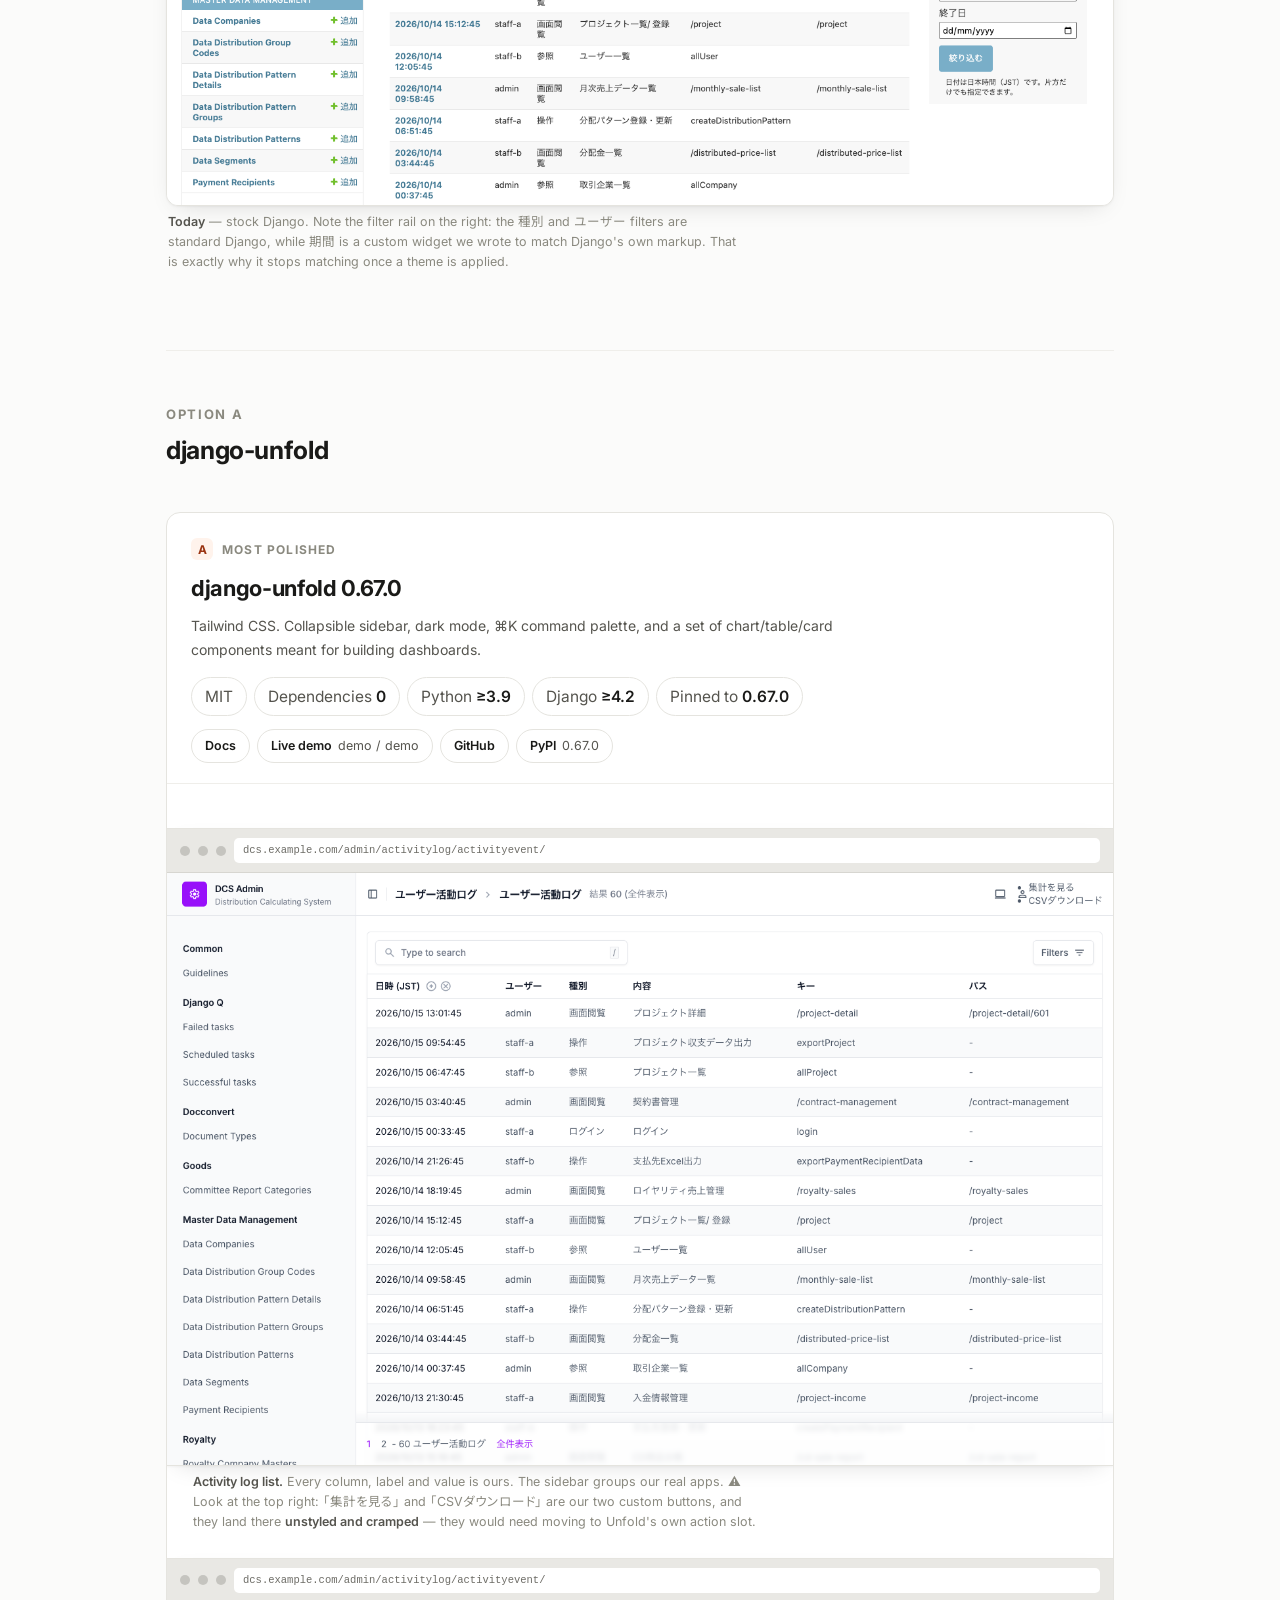
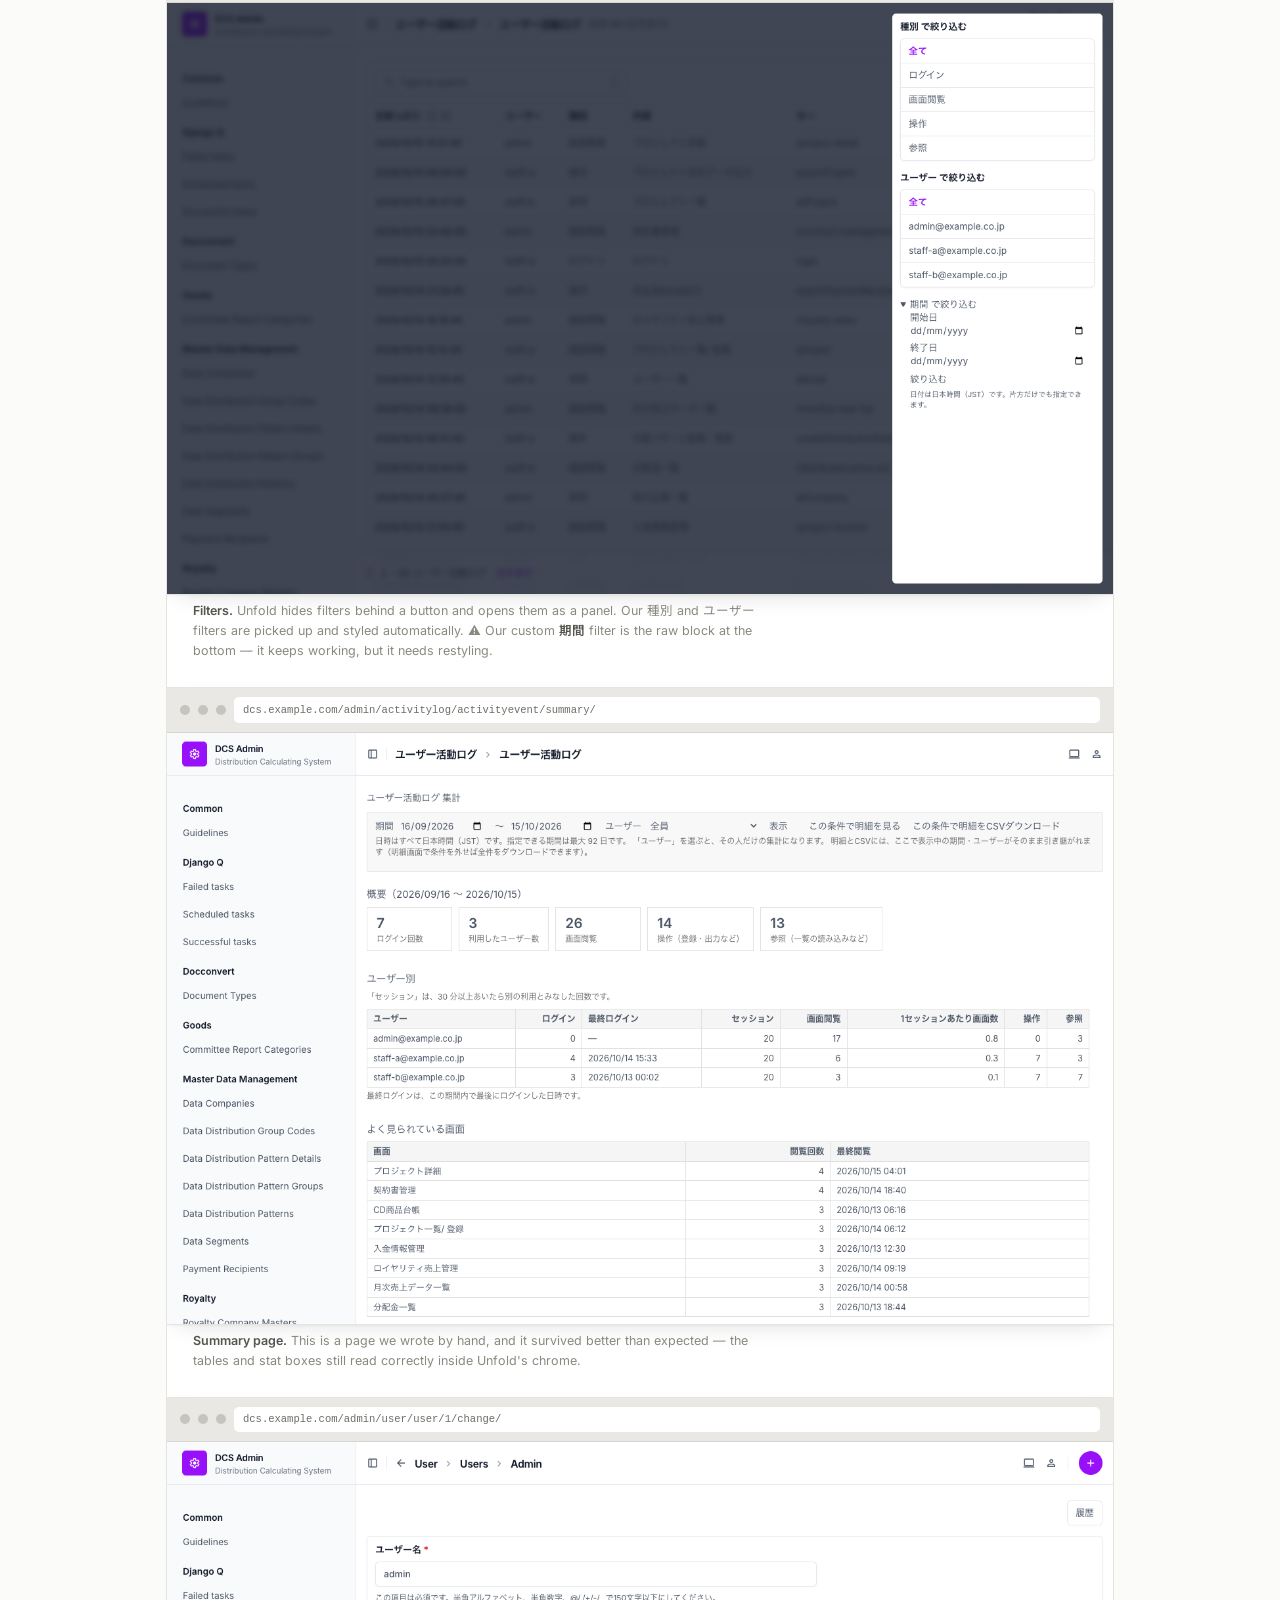
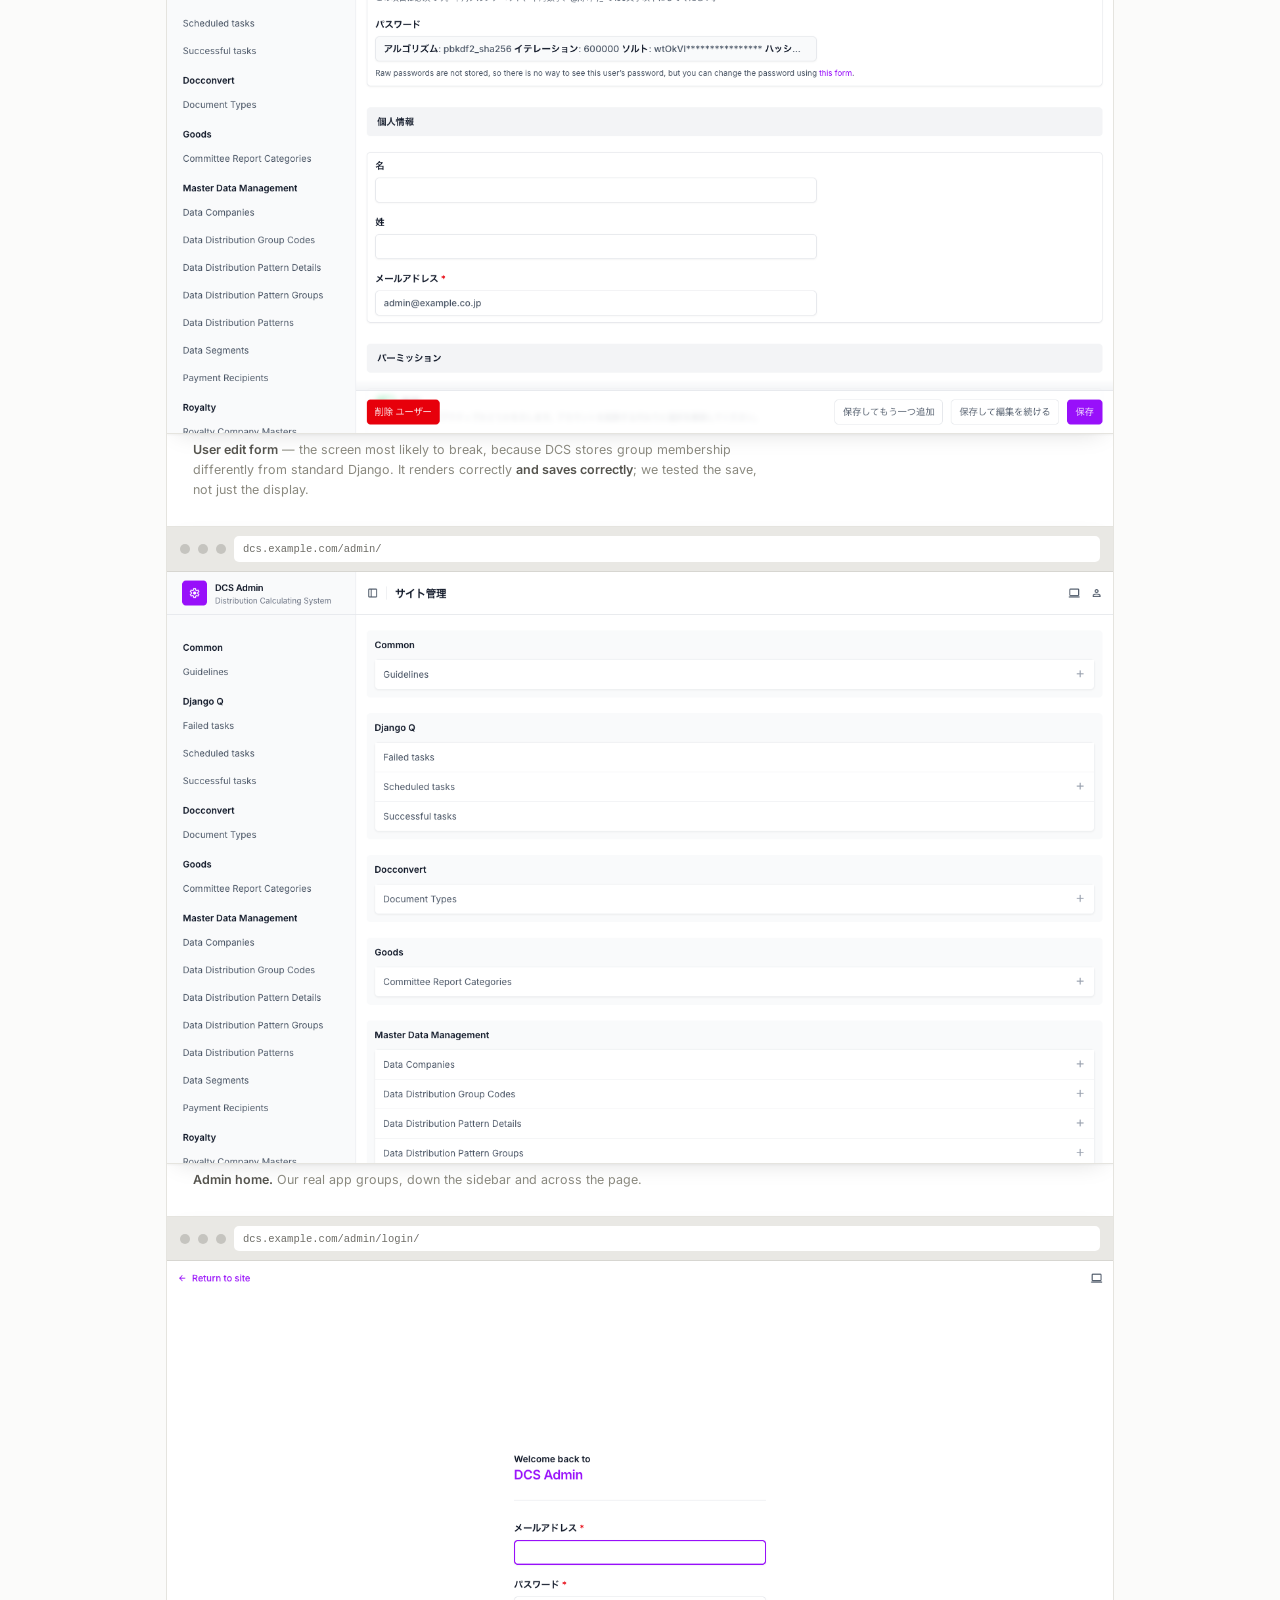
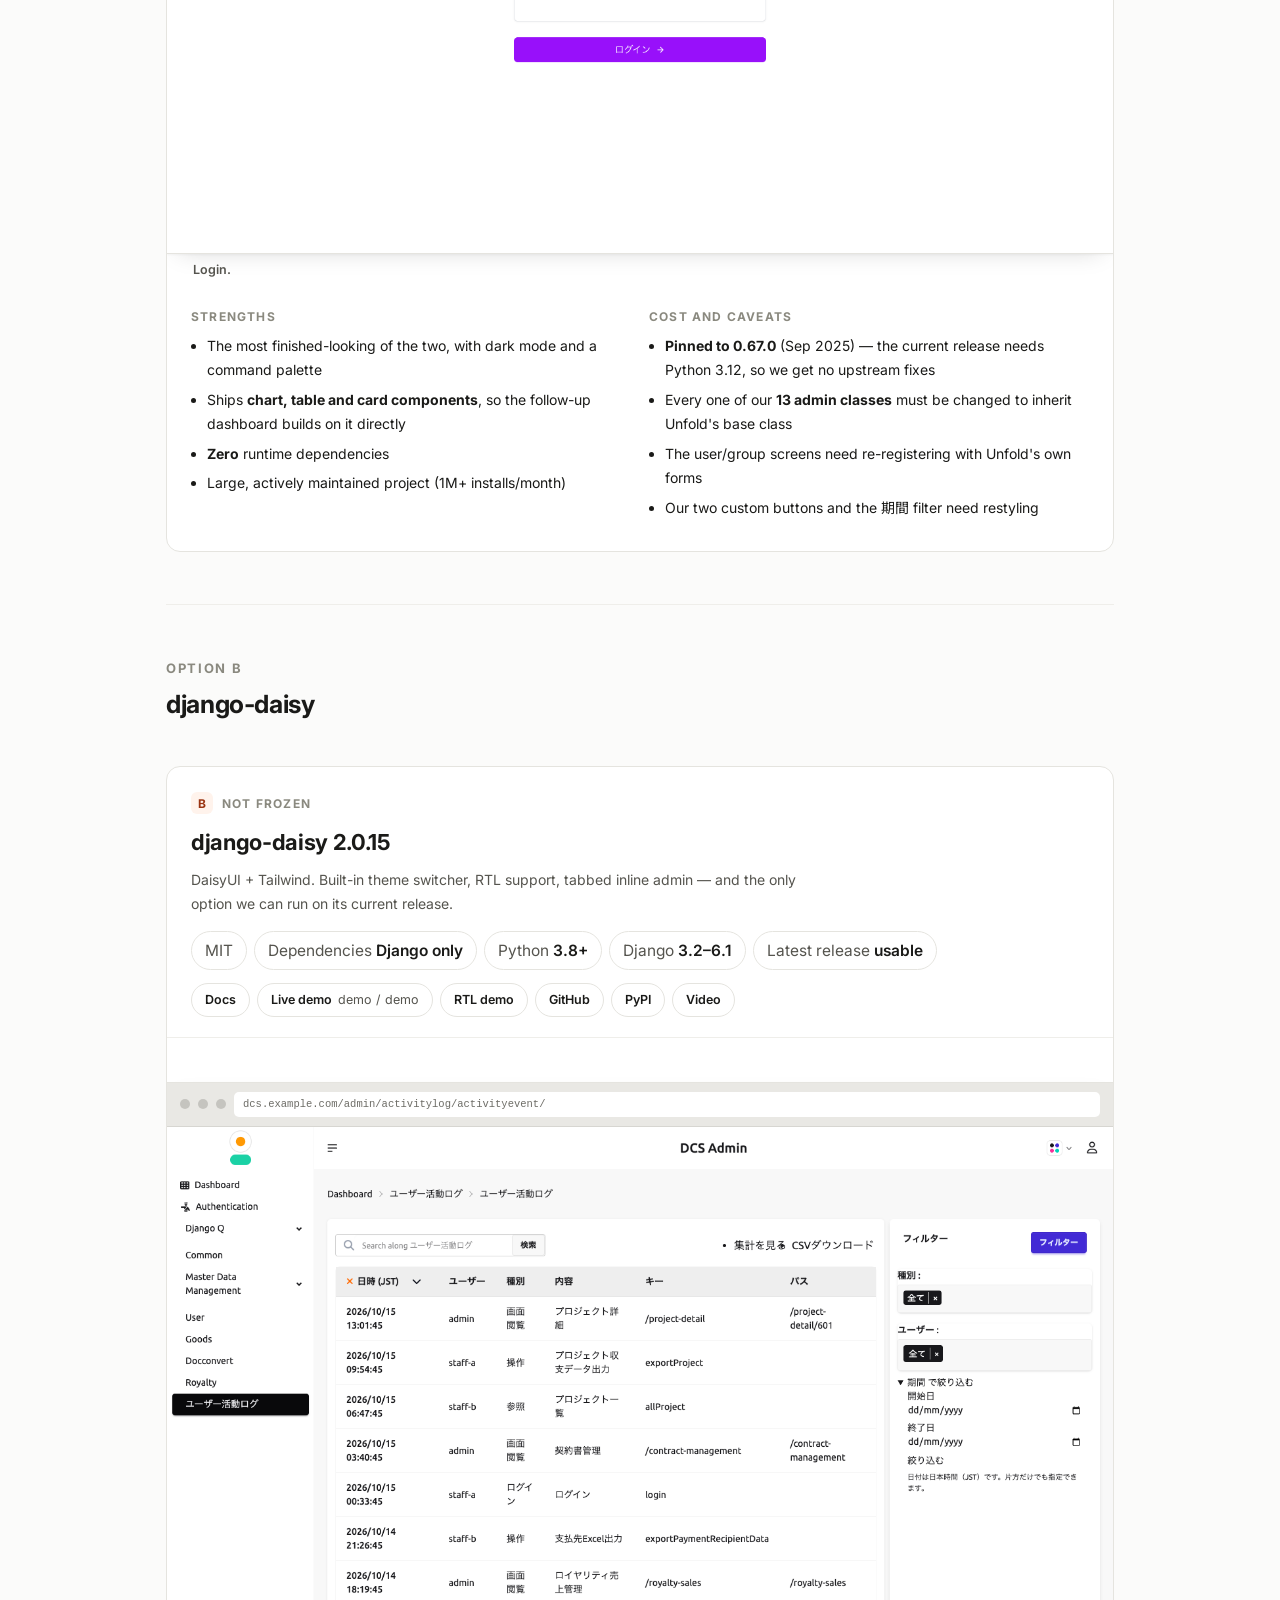
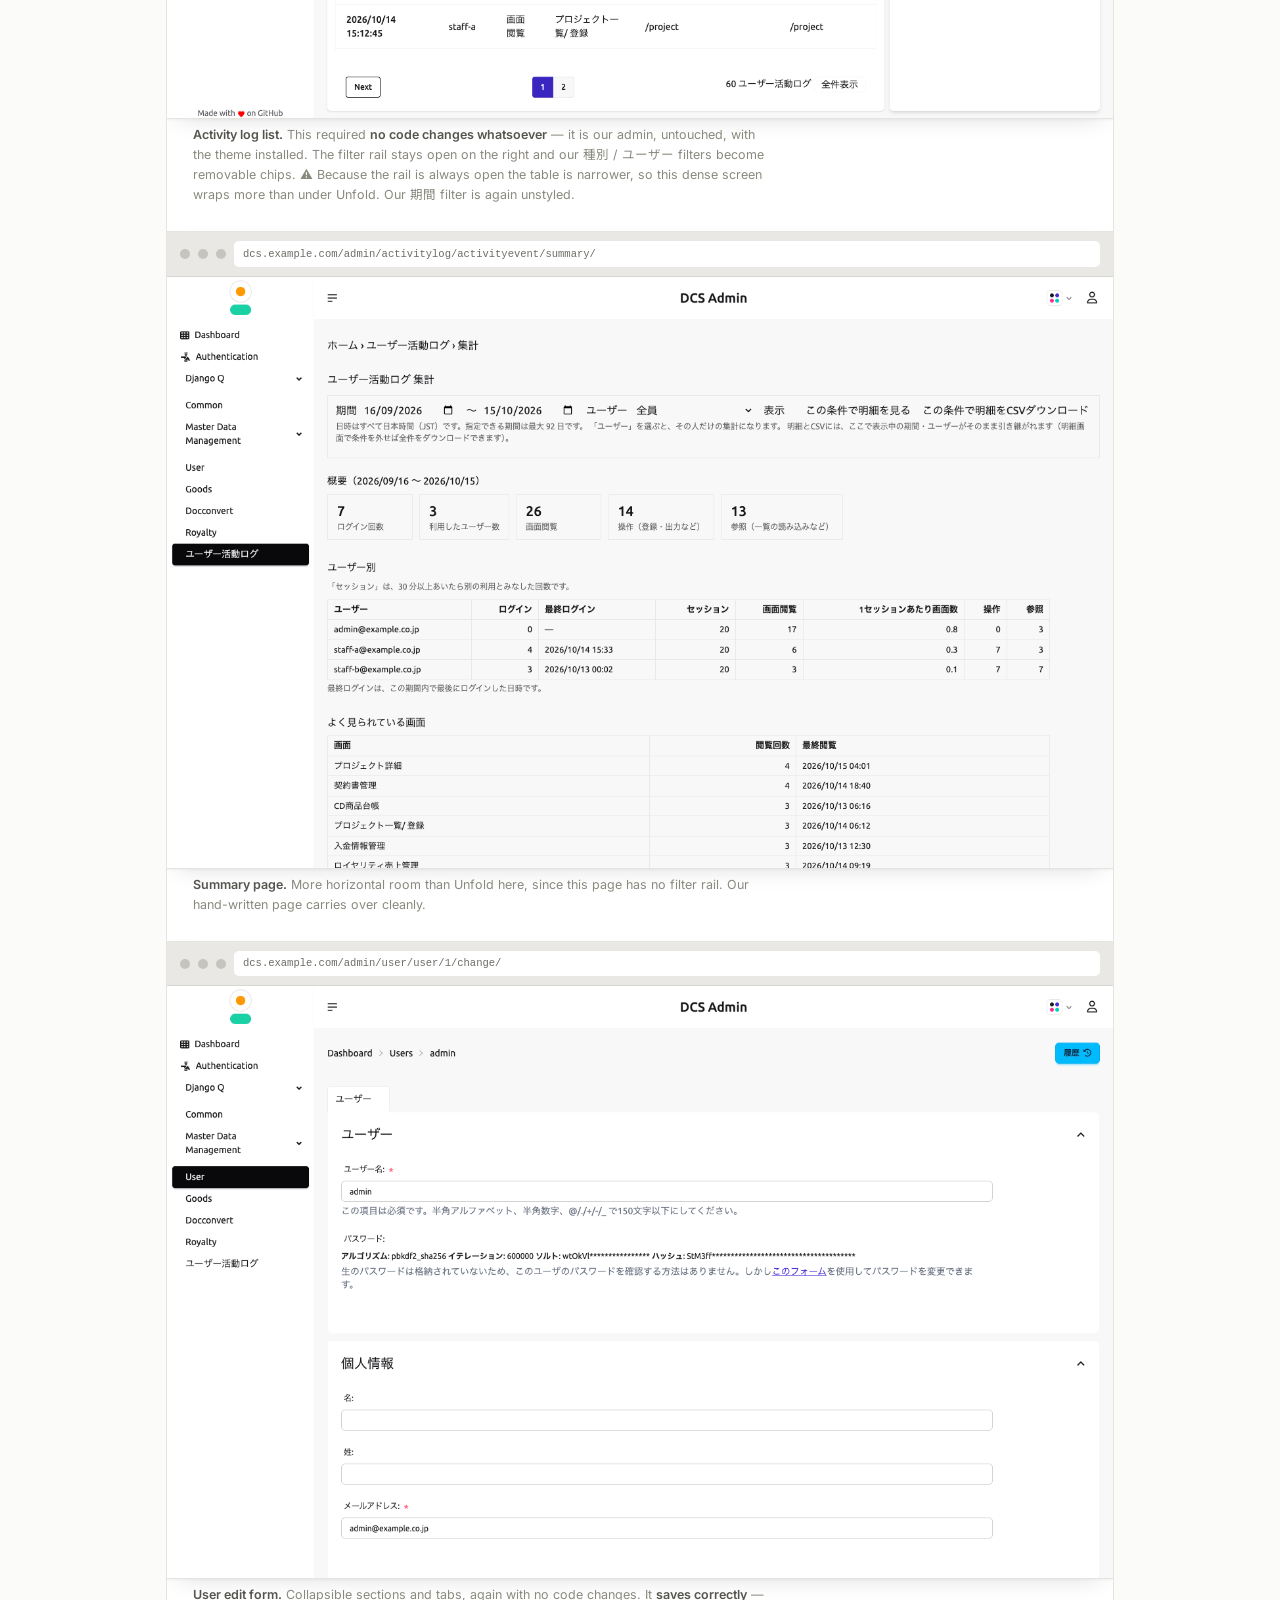
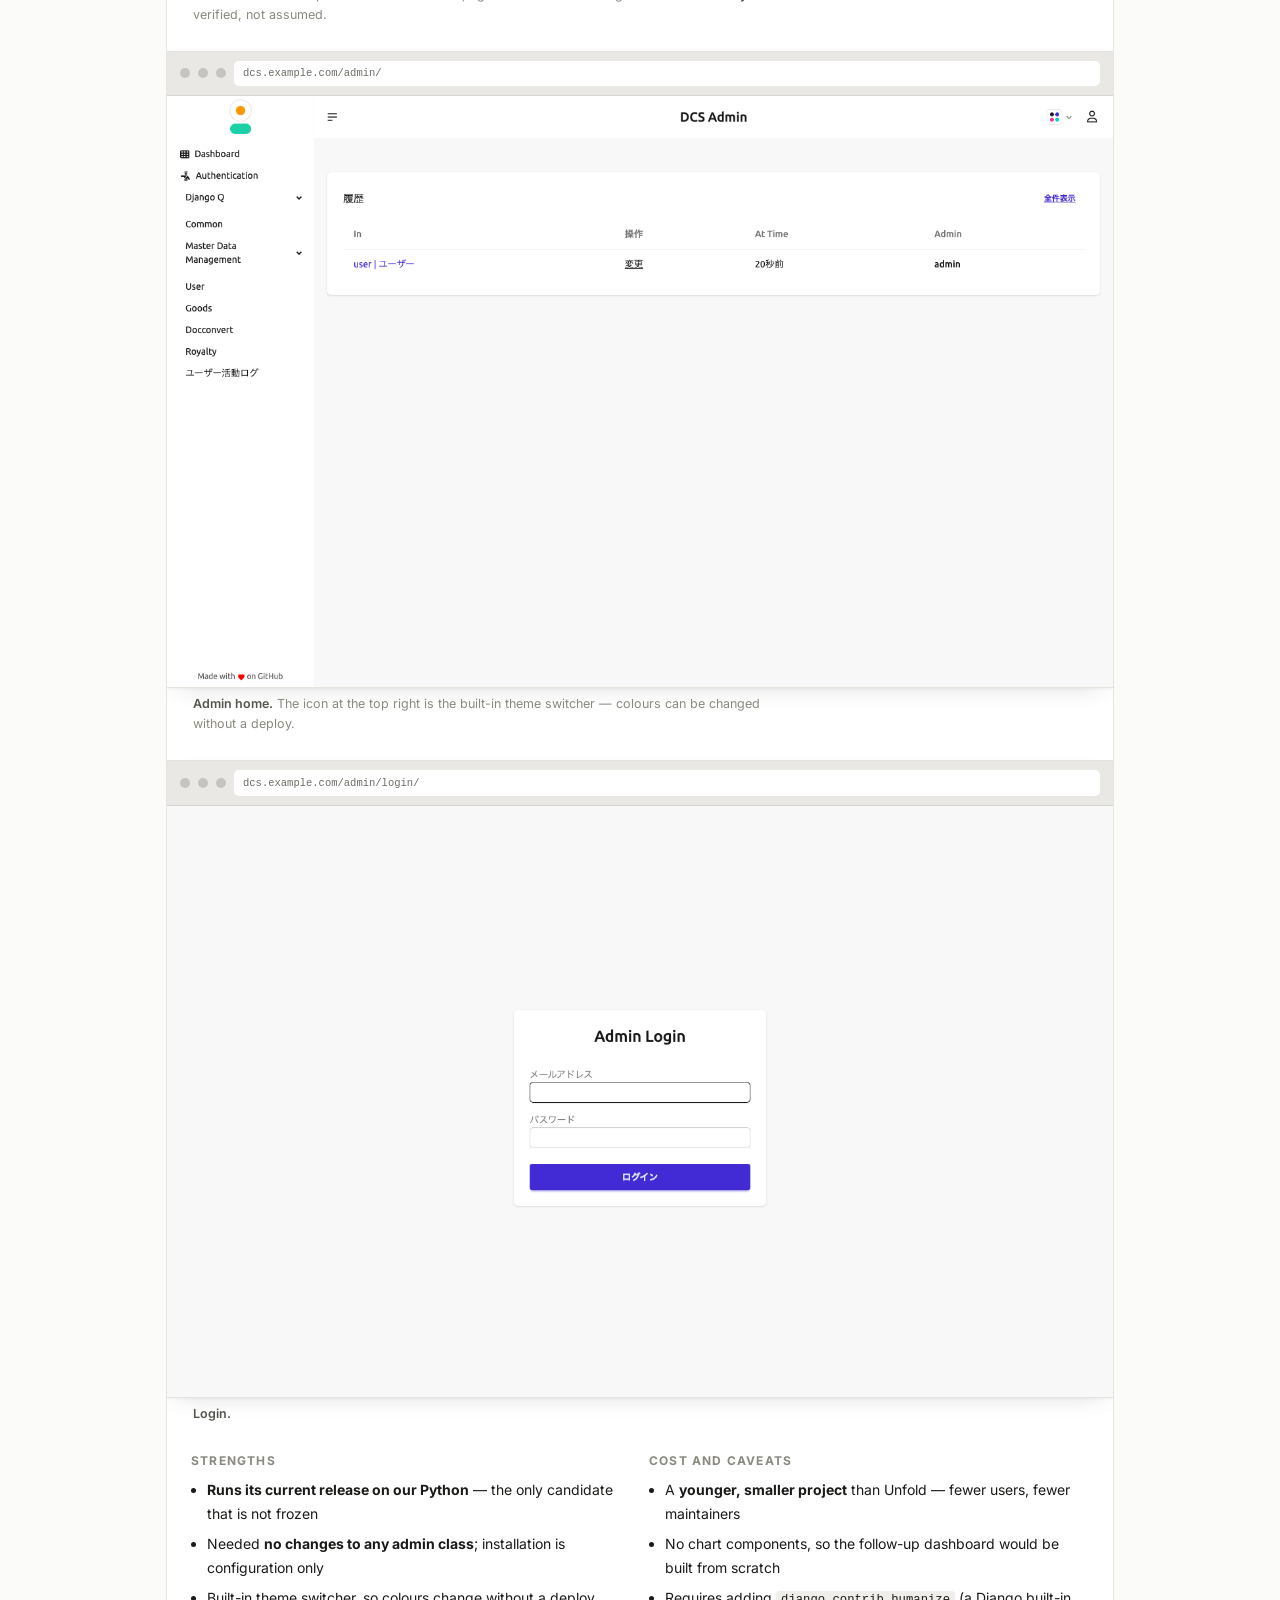
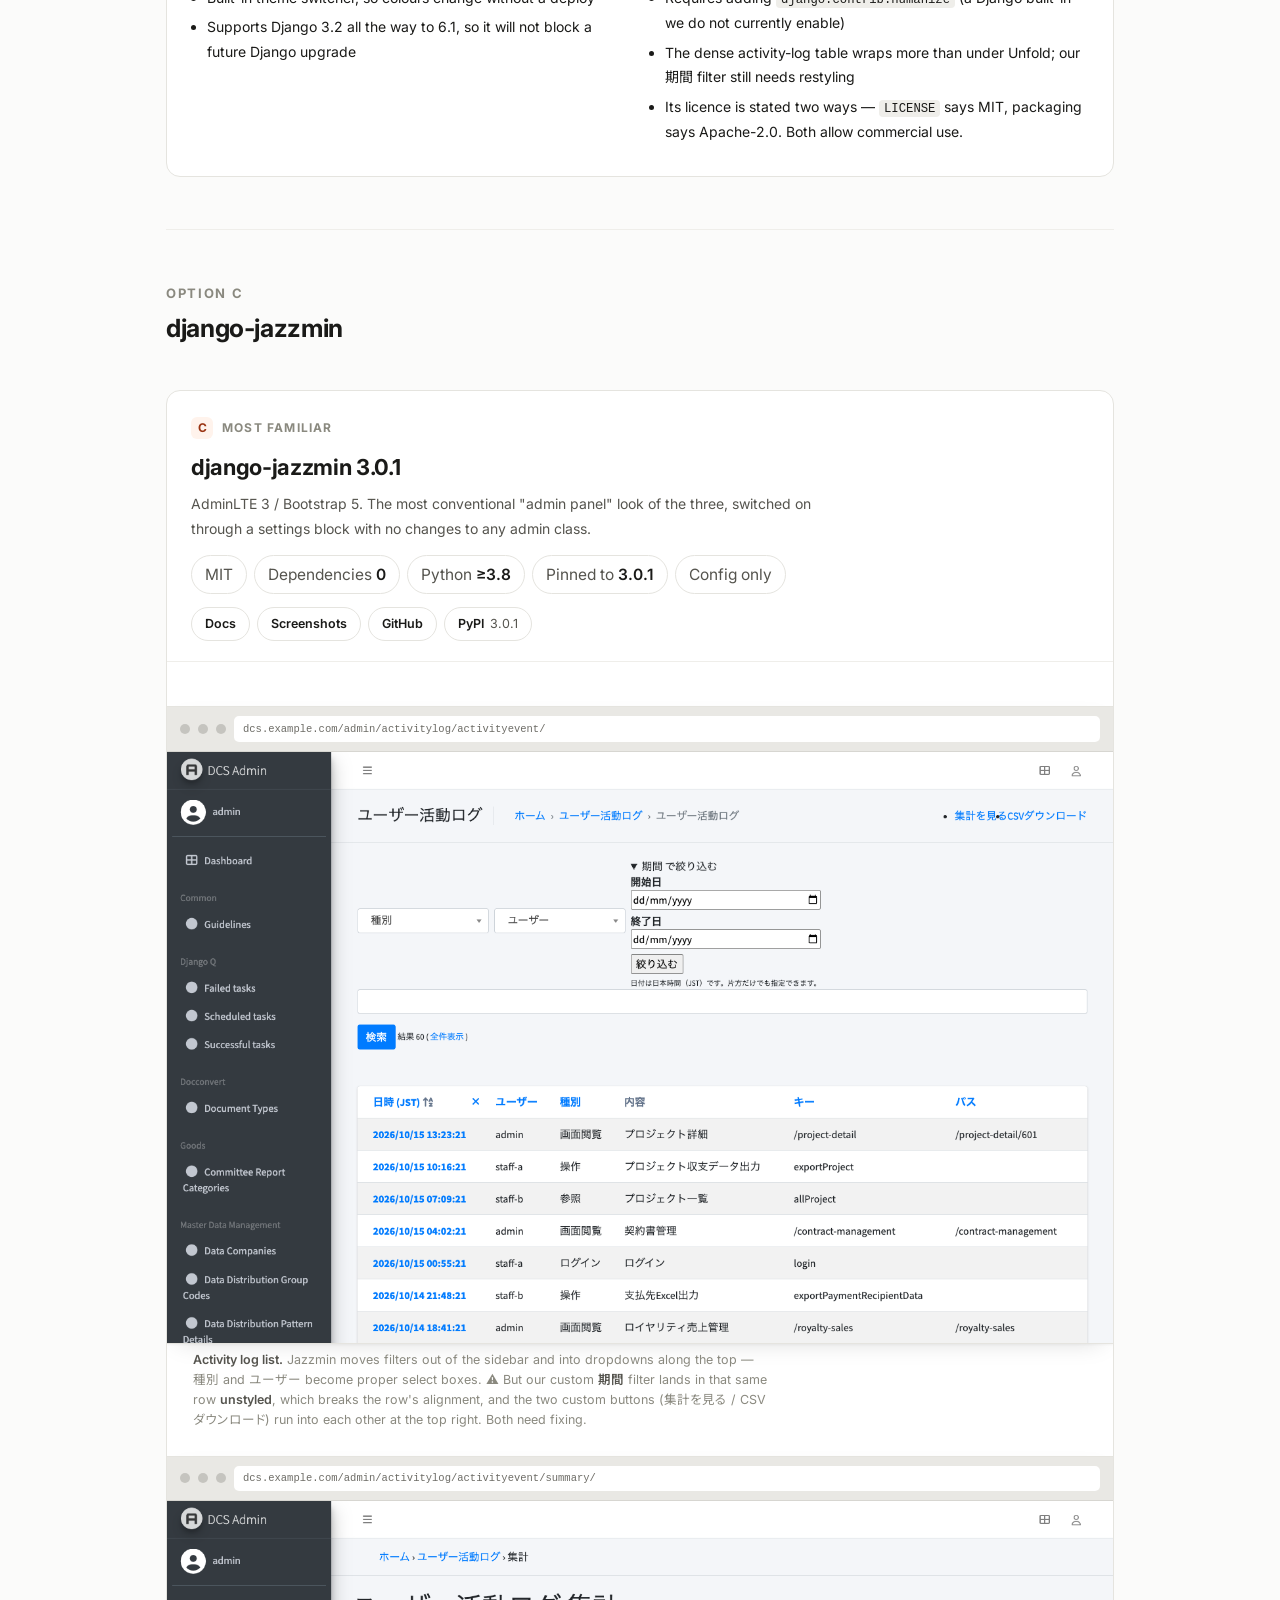
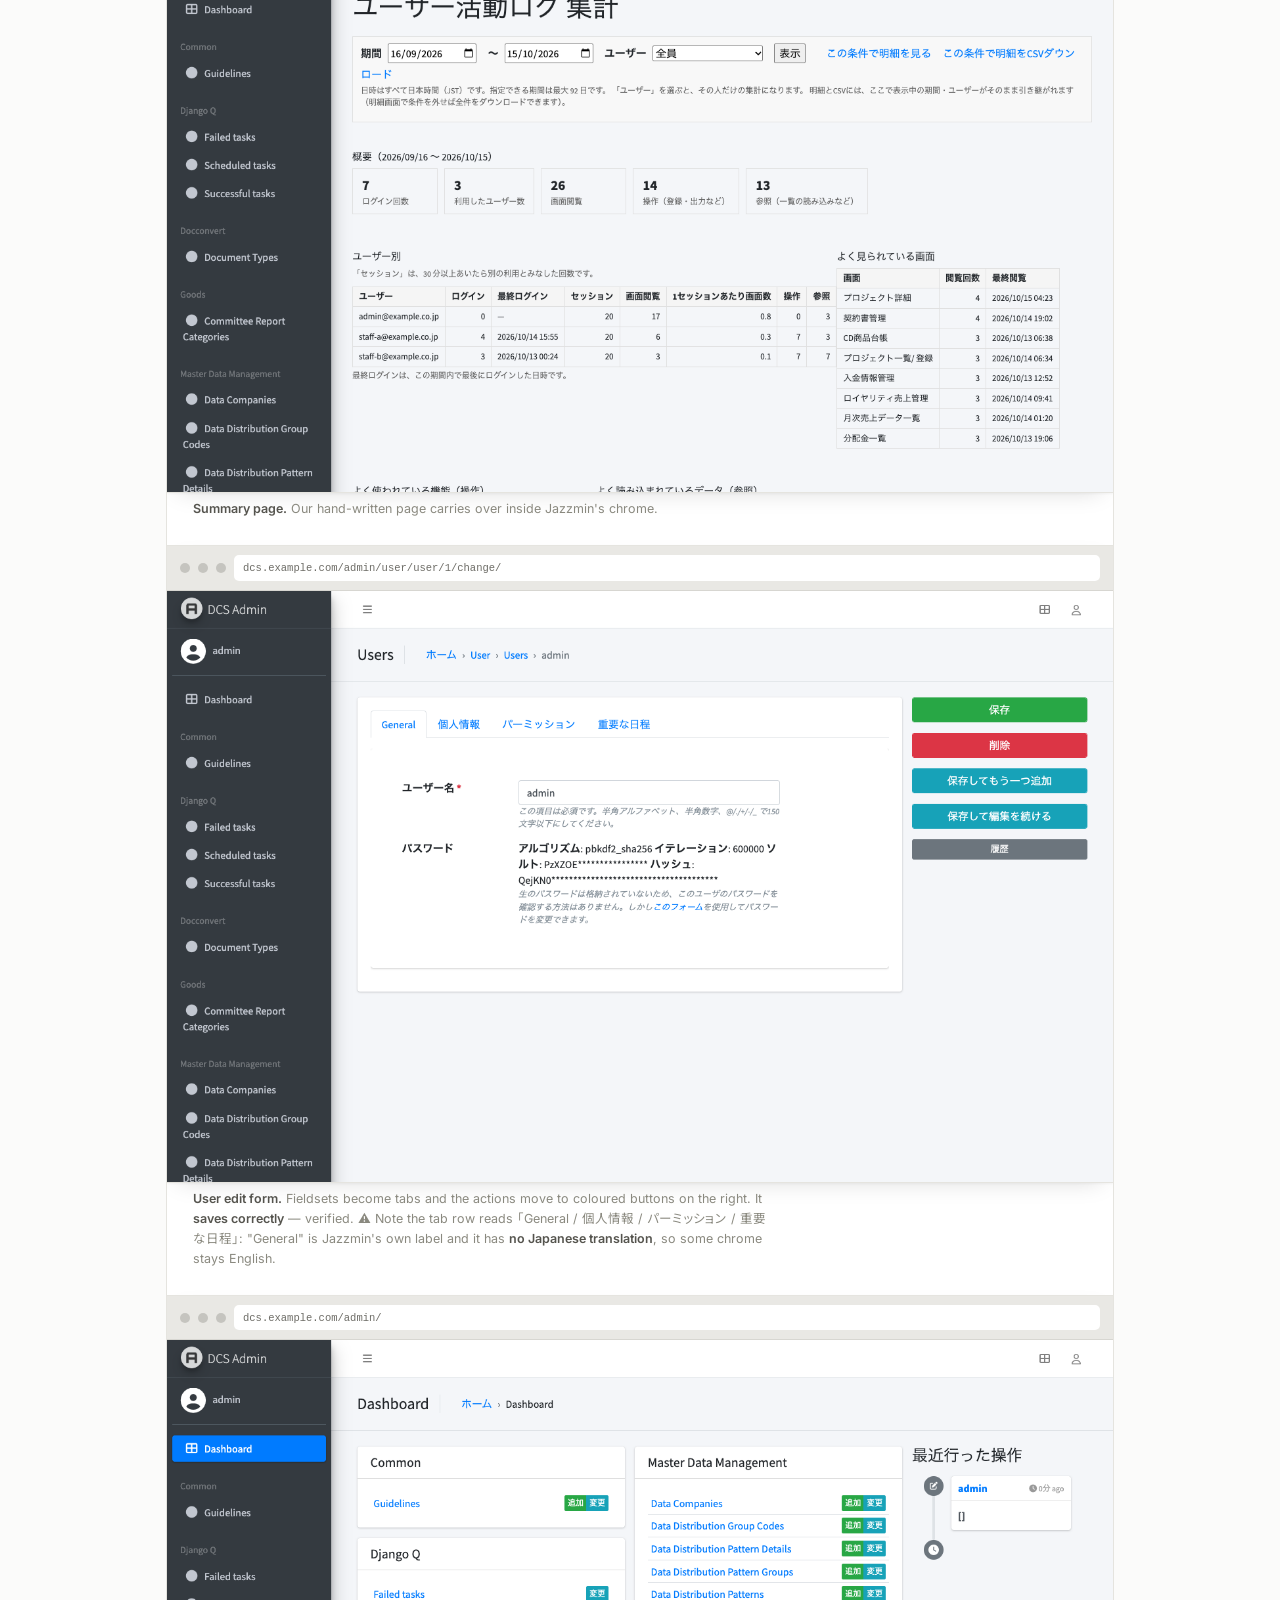
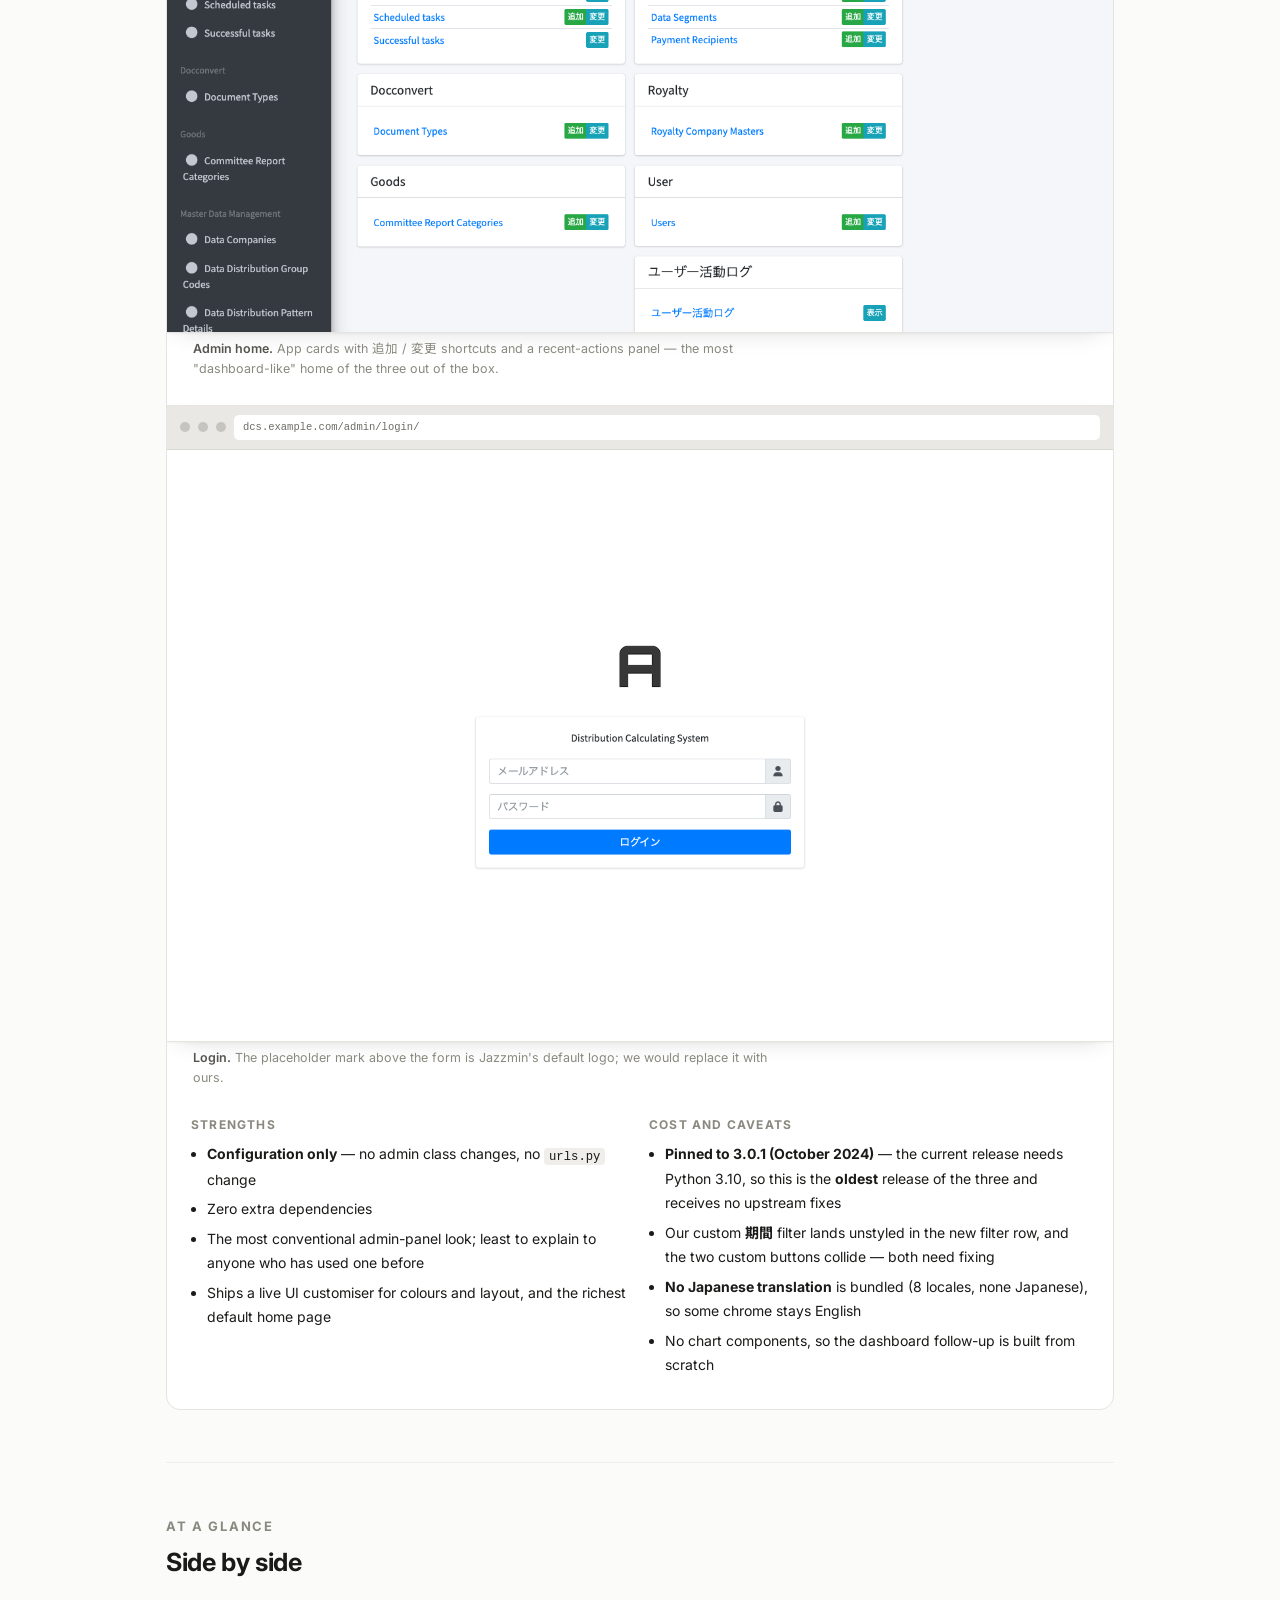
==== commit 17344a44: "Option C -> django-jazzmin, as requested Swaps django-admin-interface out for django-jazzmin (farrid" ====
--- a/index.html
+++ b/index.html
@@ -161,14 +161,14 @@
       we want next. It must be <b>pinned to an older release</b> to run on our Python.</li>
     <li><b>B — django-daisy</b> runs its <b>current</b> release on our Python and needed <b>no admin code
       changes</b> at all.</li>
-    <li><b>C — django-admin-interface</b> keeps Django's layout and repaints it. It is the only one where
-      <b>none of our custom screens need reworking</b> — the lowest-risk option, and the least visual change.</li>
+    <li><b>C — django-jazzmin</b> is the most conventional admin-panel look, switched on by configuration
+      alone. It is also the <b>oldest release</b> of the three, pinned to October 2024.</li>
     <li>All three were installed and driven for real. In all three the user edit form <b>saved correctly</b> —
       the thing most likely to have broken. <b>django-jet-reboot was dropped</b>: it is AGPLv3 and its own
       packaging says <i>"free for non-commercial use"</i>, failing our licensing requirement.</li>
   </ul>
   <div class="note ok"><b>What we need from you:</b> choose A, B or C. From approval to UAT we estimate
-  <b>~4 working days for A</b>, <b>~2 for B</b> or <b>~1.5 for C</b>.</div>
+  <b>~4 working days for A</b>, or <b>~2 days</b> for B or C.</div>
 </section>
 
 <section>
@@ -339,73 +339,74 @@
 
 <section>
   <h2>Option C</h2>
-  <p class="h2sub">django-admin-interface</p>
+  <p class="h2sub">django-jazzmin</p>
 
   <div class="cand">
     <div class="hd">
-      <div class="rank"><span class="dot">C</span>Lowest risk</div>
-      <h3>django-admin-interface 0.32.0</h3>
-      <p class="sub">Keeps Django's layout exactly as it is and repaints it. Colours, logo and header are
-      edited <b>from inside the admin itself</b>, with no deploy.</p>
+      <div class="rank"><span class="dot">C</span>Most familiar</div>
+      <h3>django-jazzmin 3.0.1</h3>
+      <p class="sub">AdminLTE 3 / Bootstrap 5. The most conventional "admin panel" look of the three,
+      switched on through a settings block with no changes to any admin class.</p>
       <div class="badges">
-        <span class="chip">MIT</span><span class="chip">Dependencies <b>2</b></span>
-        <span class="chip ok">Latest release <b>usable</b></span><span class="chip">Django <b>4.0–6.0</b></span>
-        <span class="chip ok">Custom screens <b>need no rework</b></span>
+        <span class="chip">MIT</span><span class="chip">Dependencies <b>0</b></span>
+        <span class="chip">Python <b>≥3.8</b></span><span class="chip warn">Pinned to <b>3.0.1</b></span>
+        <span class="chip ok">Config only</span>
       </div>
       <div class="links">
-        <a href="https://github.com/fabiocaccamo/django-admin-interface#readme"><b>Docs</b></a>
-        <a href="https://github.com/fabiocaccamo/django-admin-interface#demo"><b>Demo</b> (screencast)</a>
-        <a href="https://github.com/fabiocaccamo/django-admin-interface"><b>GitHub</b></a>
-        <a href="https://pypi.org/project/django-admin-interface/"><b>PyPI</b></a>
+        <a href="https://django-jazzmin.readthedocs.io/"><b>Docs</b></a>
+        <a href="https://django-jazzmin.readthedocs.io/#screenshots"><b>Screenshots</b></a>
+        <a href="https://github.com/farridav/django-jazzmin"><b>GitHub</b></a>
+        <a href="https://pypi.org/project/django-jazzmin/3.0.1/"><b>PyPI</b> 3.0.1</a>
       </div>
     </div>
     <div class="body">
       <div class="shot"><div class="bar"><i></i><i></i><i></i>
         <div class="url">dcs.example.com/admin/activitylog/activityevent/</div></div>
-        <img src="images/ai-list.png" alt="DCS activity log list rendered by django-admin-interface"></div>
-      <p class="cap"><b>Activity log list.</b> ✅ This is the one that matters: our custom <b>期間</b> filter and
-      both custom buttons (集計を見る / CSVダウンロード) render <b>correctly and in theme</b>, because this package
-      keeps Django's own markup instead of replacing it. Under A and B, all three of those need reworking.
-      The standard filters also become proper dropdowns. ⚠️ With both side panels open the table is narrower,
-      so the パス column is cut off at this width.</p>
+        <img src="images/jz-list.png" alt="DCS activity log list rendered by django-jazzmin"></div>
+      <p class="cap"><b>Activity log list.</b> Jazzmin moves filters out of the sidebar and into dropdowns
+      along the top — 種別 and ユーザー become proper select boxes. ⚠️ But our custom <b>期間</b> filter lands in
+      that same row <b>unstyled</b>, which breaks the row's alignment, and the two custom buttons
+      (集計を見る / CSVダウンロード) run into each other at the top right. Both need fixing.</p>
 
       <div class="shot"><div class="bar"><i></i><i></i><i></i>
         <div class="url">dcs.example.com/admin/activitylog/activityevent/summary/</div></div>
-        <img src="images/ai-summary.png" alt="The activity log summary page under django-admin-interface"></div>
-      <p class="cap"><b>Summary page.</b> Carries over with its date controls and buttons properly styled —
-      again because the markup contract is unchanged.</p>
+        <img src="images/jz-summary.png" alt="The activity log summary page under django-jazzmin"></div>
+      <p class="cap"><b>Summary page.</b> Our hand-written page carries over inside Jazzmin's chrome.</p>
 
       <div class="shot"><div class="bar"><i></i><i></i><i></i>
         <div class="url">dcs.example.com/admin/user/user/1/change/</div></div>
-        <img src="images/ai-userform.png" alt="The user edit form under django-admin-interface"></div>
-      <p class="cap"><b>User edit form.</b> Renders and <b>saves correctly</b> — verified, as with the other two.</p>
+        <img src="images/jz-userform.png" alt="The user edit form under django-jazzmin"></div>
+      <p class="cap"><b>User edit form.</b> Fieldsets become tabs and the actions move to coloured buttons
+      on the right. It <b>saves correctly</b> — verified. ⚠️ Note the tab row reads
+      「General / 個人情報 / パーミッション / 重要な日程」: "General" is Jazzmin's own label and it has
+      <b>no Japanese translation</b>, so some chrome stays English.</p>
 
       <div class="shot"><div class="bar"><i></i><i></i><i></i>
         <div class="url">dcs.example.com/admin/</div></div>
-        <img src="images/ai-index.png" alt="The admin home page under django-admin-interface"></div>
-      <p class="cap"><b>Admin home.</b> Familiar Django layout with a collapsible app list.</p>
+        <img src="images/jz-index.png" alt="The admin home page under django-jazzmin"></div>
+      <p class="cap"><b>Admin home.</b> App cards with 追加 / 変更 shortcuts and a recent-actions panel —
+      the most "dashboard-like" home of the three out of the box.</p>
 
       <div class="shot"><div class="bar"><i></i><i></i><i></i>
         <div class="url">dcs.example.com/admin/login/</div></div>
-        <img src="images/ai-login.png" alt="The login screen under django-admin-interface"></div>
-      <p class="cap"><b>Login.</b></p>
+        <img src="images/jz-login.png" alt="The login screen under django-jazzmin"></div>
+      <p class="cap"><b>Login.</b> The placeholder mark above the form is Jazzmin's default logo; we would
+      replace it with ours.</p>
 
       <div class="pros">
         <div><h4>Strengths</h4><ul>
-          <li><b>Nothing of ours needs reworking</b> — the custom filter, the custom buttons and the custom
-            summary page all keep working and keep their styling</li>
-          <li>No admin classes to change, and no <code>urls.py</code> change</li>
-          <li>Runs its <b>current</b> release; Django 4.0–6.0 explicitly supported, actively maintained</li>
-          <li>Colours and branding are edited <b>in the admin</b>, so changing them needs no deploy</li>
-          <li>The layout does not move, so existing habits and any internal documentation stay valid</li>
+          <li><b>Configuration only</b> — no admin class changes, no <code>urls.py</code> change</li>
+          <li>Zero extra dependencies</li>
+          <li>The most conventional admin-panel look; least to explain to anyone who has used one before</li>
+          <li>Ships a live UI customiser for colours and layout, and the richest default home page</li>
         </ul></div>
         <div><h4>Cost and caveats</h4><ul>
-          <li><b>The least visually ambitious</b> of the three — it is a repaint, not a new interface</li>
-          <li>Adds two dependencies (<code>django-colorfield</code>, <code>python-slugify</code>) and a database migration</li>
-          <li>Its packaging does not declare Python 3.9 support — we <b>verified it works</b> by installing and
-            running it on our Python, but we would be using it outside its stated support range</li>
+          <li><b>Pinned to 3.0.1 (October 2024)</b> — the current release needs Python 3.10, so this is the
+            <b>oldest</b> release of the three and receives no upstream fixes</li>
+          <li>Our custom <b>期間</b> filter lands unstyled in the new filter row, and the two custom buttons
+            collide — both need fixing</li>
+          <li><b>No Japanese translation</b> is bundled (8 locales, none Japanese), so some chrome stays English</li>
           <li>No chart components, so the dashboard follow-up is built from scratch</li>
-          <li>With both panels open the dense activity-log table is cut off; it needs a column trim or a wider screen</li>
         </ul></div>
       </div>
     </div>
@@ -416,45 +417,45 @@
   <h2>At a glance</h2>
   <p class="h2sub">Side by side</p>
   <div class="tscroll"><table>
-    <thead><tr><th></th><th>A — unfold</th><th>B — daisy</th><th>C — admin-interface</th></tr></thead>
+    <thead><tr><th></th><th>A — unfold</th><th>B — daisy</th><th>C — jazzmin</th></tr></thead>
     <tbody>
-      <tr><td><b>Version we'd run</b></td><td>0.67.0 <span class="tag warn">pinned</span></td>
-          <td>2.0.15 <span class="tag ok">current</span></td><td>0.32.0 <span class="tag ok">current</span></td></tr>
+      <tr><td><b>Version we'd run</b></td><td>0.67.0 <span class="tag warn">pinned, Sep 2025</span></td>
+          <td>2.0.15 <span class="tag ok">current</span></td>
+          <td>3.0.1 <span class="tag bad">pinned, Oct 2024</span></td></tr>
+      <tr><td><b>Why pinned?</b></td><td>latest needs Python 3.12</td>
+          <td><span class="tag ok">not pinned</span></td><td>latest needs Python 3.10</td></tr>
       <tr><td><b>License</b></td><td>MIT</td><td>MIT / Apache-2.0</td><td>MIT</td></tr>
       <tr><td><b>Extra dependencies</b></td><td><span class="tag ok">0</span></td>
-          <td><span class="tag ok">0</span></td><td>2 + a migration</td></tr>
-      <tr><td><b>Python 3.9</b></td><td><span class="tag ok">declared</span></td>
-          <td><span class="tag ok">declared</span></td><td><span class="tag warn">works, not declared</span></td></tr>
+          <td><span class="tag ok">0</span></td><td><span class="tag ok">0</span></td></tr>
       <tr><td><b>Changes to our admin code</b></td><td>13 classes + auth re-registration</td>
           <td><span class="tag ok">none</span></td><td><span class="tag ok">none</span></td></tr>
       <tr><td><b>Our custom 期間 filter</b></td><td>needs restyling</td><td>needs restyling</td>
-          <td><span class="tag ok">works as-is</span></td></tr>
-      <tr><td><b>Our custom buttons</b></td><td>needs moving</td><td>minor</td>
-          <td><span class="tag ok">works as-is</span></td></tr>
-      <tr><td><b>Custom 集計 page</b></td><td>carries over</td><td>carries over</td>
-          <td><span class="tag ok">carries over, styled</span></td></tr>
+          <td>needs restyling</td></tr>
+      <tr><td><b>Our custom buttons</b></td><td>needs moving</td><td>minor</td><td>needs fixing (collide)</td></tr>
+      <tr><td><b>Custom 集計 page</b></td><td>carries over</td><td>carries over</td><td>carries over</td></tr>
       <tr><td><b>User form saves</b></td><td><span class="tag ok">verified</span></td>
           <td><span class="tag ok">verified</span></td><td><span class="tag ok">verified</span></td></tr>
-      <tr><td><b>Visual change</b></td><td>large</td><td>large</td><td>moderate — layout unchanged</td></tr>
-      <tr><td><b>Theming without a deploy</b></td><td>no</td><td>theme switcher</td>
-          <td><span class="tag ok">edited in the admin</span></td></tr>
+      <tr><td><b>Japanese chrome</b></td><td>partial</td><td>partial</td>
+          <td><span class="tag warn">no ja locale bundled</span></td></tr>
+      <tr><td><b>Theming without a deploy</b></td><td>no</td><td>theme switcher</td><td>UI customiser</td></tr>
       <tr><td><b>Dashboard follow-up</b></td><td><span class="tag ok">chart components</span></td>
           <td>build our own</td><td>build our own</td></tr>
-      <tr><td><b>Project size</b></td><td>large, very active</td><td>smaller, newer</td><td>established, active</td></tr>
-      <tr><td><b>Estimated effort</b></td><td>~4 days</td><td>~2 days</td><td>~1.5 days</td></tr>
+      <tr><td><b>Project size</b></td><td>large, very active</td><td>smaller, newer</td><td>large, slower lately</td></tr>
+      <tr><td><b>Estimated effort</b></td><td>~4 days</td><td>~2 days</td><td>~2 days</td></tr>
     </tbody>
   </table></div>
 
   <div class="verdict" style="grid-template-columns:repeat(3,1fr)">
     <div><div class="k">Pick A if</div>the priority is the best-looking result and a head start on the
-    analytics dashboard, and we accept a pinned release and the largest code change.</div>
-    <div><div class="k">Pick B if</div>the priority is a modern look while staying on current releases,
-    with no admin code to change.</div>
-    <div><div class="k">Pick C if</div>the priority is minimum risk and minimum disruption — nothing of
-    ours needs reworking and nobody has to relearn the screens.</div>
+    analytics dashboard, and we accept the largest code change.</div>
+    <div><div class="k">Pick B if</div>the priority is staying on current, supported releases with no
+    admin code to change.</div>
+    <div><div class="k">Pick C if</div>the priority is a familiar, conventional admin-panel look and the
+    richest default home page.</div>
   </div>
-  <p>Our recommendation is <b>A</b> if the dashboard work is going ahead soon, and <b>C</b> if it is not —
-  C delivers a visible refresh for the least work and the least risk. B sits between them.</p>
+  <p>Our recommendation is <b>A</b> if the dashboard work is going ahead soon, otherwise <b>B</b> — it is
+  the only option that is not frozen on an old release, and it needs no admin code changes.
+  <b>C</b> is the most familiar-looking but carries the oldest release and no Japanese translation.</p>
 </section>
 
 <section>
@@ -471,15 +472,17 @@
           original project's demo site is offline and its screenshots are from the predecessor project.
           <a href="https://github.com/assem-ch/django-jet-reboot">repo</a> ·
           <a href="https://django-jet-reboot.readthedocs.io/">docs</a></td></tr>
+      <tr><td><b>django-admin-interface</b> 0.32.0</td>
+          <td>Permissively licensed, runs its current release, and was the strongest on compatibility —
+          it preserves Django's markup, so our custom filter and buttons would have needed no rework.
+          Set aside only because it is a <b>repaint rather than a new interface</b>: of the four it changes
+          the look the least, which is the point of this ticket. Worth revisiting if minimum disruption
+          becomes the priority. <a href="https://github.com/fabiocaccamo/django-admin-interface">repo</a></td></tr>
       <tr><td><b>django-simpleui</b> · <b>django-baton</b></td>
           <td>Both permissively licensed and both run on our Python, but neither fits as well: simpleui
           replaces the admin with an iframe-and-tabs shell and showed console errors plus mixed-language
           chrome on our screens; baton additionally requires a <code>urls.py</code> change and its
           3.9-compatible release is pinned.</td></tr>
-      <tr><td><b>django-jazzmin</b> 3.0.1</td>
-          <td>Permissively licensed, but its last release compatible with our Python is from
-          <b>October 2024</b>, and it moves list filters into header dropdowns, so our custom filter would
-          need porting anyway. Daisy covers the same ground while staying current.</td></tr>
     </tbody>
   </table></div>
 </section>
@@ -491,14 +494,17 @@
   for most candidates we would be stuck on an old release with no upstream fixes. That is the single
   biggest difference between the two options:</p>
   <ul>
-    <li><b>Unfold</b> — current release requires Python 3.12. We would run <b>0.67.0</b>, the last release
-      that supports 3.9, and stay there until Python is upgraded.</li>
-    <li><b>Daisy</b> — supports Python 3.8+ and Django 3.2–6.1, so we run the <b>current</b> release and
-      keep receiving updates. Verified by installing it on our actual Python and compiling the package.</li>
+    <li><b>A — Unfold</b> — current release requires Python 3.12. We would run <b>0.67.0</b> (Sep 2025),
+      the last release supporting 3.9, and stay there until Python is upgraded.</li>
+    <li><b>B — Daisy</b> — supports Python 3.8+ and Django 3.2–6.1, so we run the <b>current</b> release
+      and keep receiving updates. Verified by installing it on our actual Python and compiling the package.</li>
+    <li><b>C — Jazzmin</b> — current release requires Python 3.10. We would run <b>3.0.1 (Oct 2024)</b>,
+      the <b>oldest</b> of the three.</li>
   </ul>
   <div class="note warn">Upgrading Python 3.9 → 3.12 would remove this constraint entirely, but it means
   re-pinning several numerical and PDF libraries and re-running the whole test suite. It is <b>a separate
-  ticket</b>, not part of this work. Choosing Daisy makes it less urgent.</div>
+  ticket</b>, not part of this work. Choosing Daisy avoids the problem entirely; A and C both
+  depend on it being done eventually.</div>
 </section>
 
 <section>
